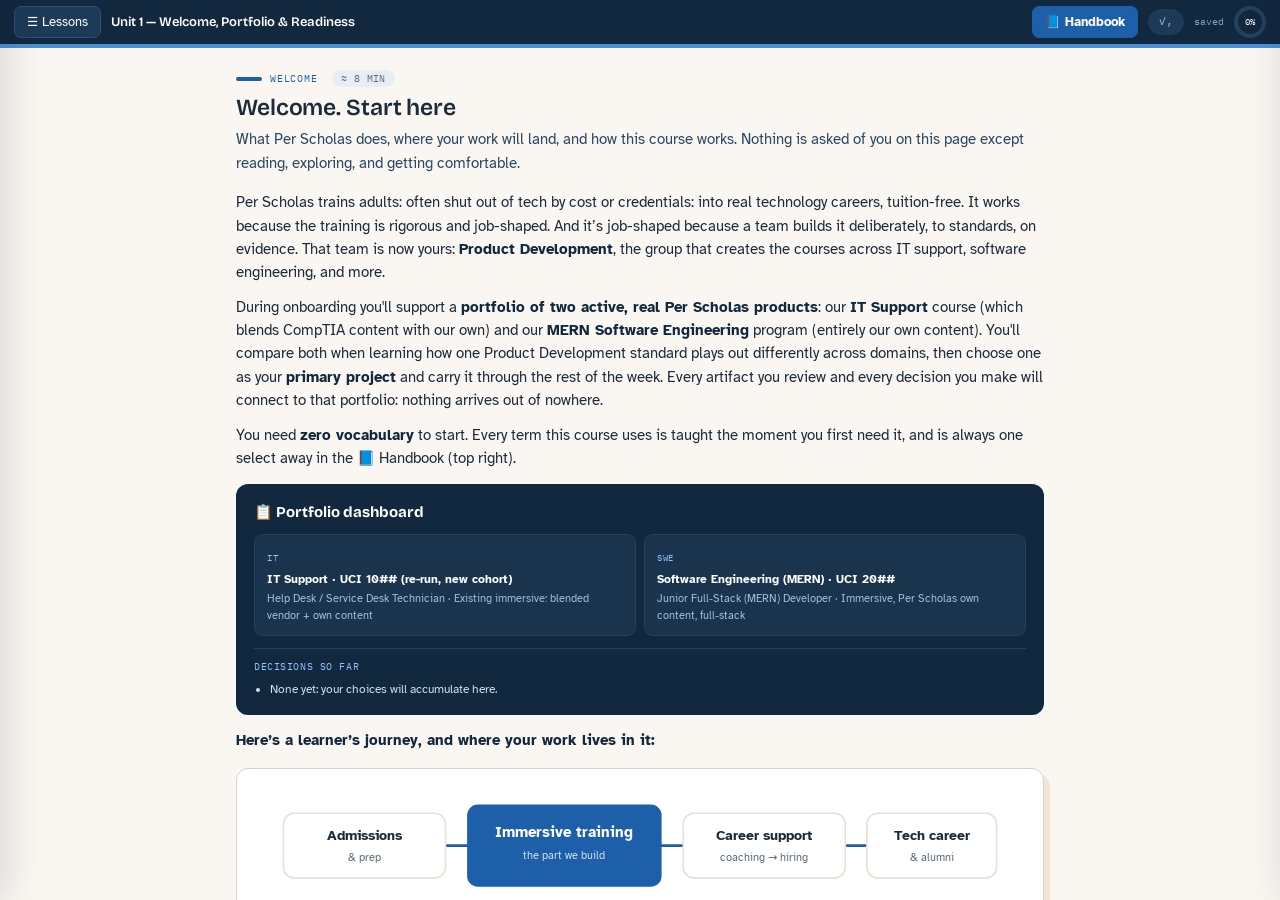
==== index.html @ 60173a95 "Update module names and lessons in index.html" ====
<!DOCTYPE html>
<html lang="en">
<head>
<meta charset="UTF-8">
<meta name="viewport" content="width=device-width, initial-scale=1.0">
<title>Unit 1 — Welcome, Portfolio & Readiness · PD Onboarding · Per Scholas</title>
<script src="storage.js"></script>
<script src="guide.js"></script>
<link rel="preconnect" href="https://fonts.googleapis.com">
<link rel="preconnect" href="https://fonts.gstatic.com" crossorigin>
<link href="https://fonts.googleapis.com/css2?family=Bricolage+Grotesque:opsz,wght@12..96,500;12..96,600;12..96,700&family=Atkinson+Hyperlegible:ital,wght@0,400;0,700;1,400&family=IBM+Plex+Mono:wght@400;500&display=swap" rel="stylesheet">
<style>
  :root{
    --ink:#12283f; --ink2:#2a4763;
    --indigo:#1d5fa8; --indigo-d:#164a85; --indigo-bg:#e3edf8;
    --paper:#faf7f2; --card:#fff; --line:#e8e1d6; --line2:#f3eee6;
    --text:#1c2b3a; --muted:#5b6b7a; --faint:#8fa0ae;
    --ok:#1f9d76; --ok-bg:#e7f4ee; --bad:#cf4747; --bad-bg:#fbe9e9;
    --gold:#7d8ea1; --gold-bg:#e9eef4;
    --disp:'Bricolage Grotesque',system-ui,sans-serif; --sans:'Atkinson Hyperlegible',system-ui,sans-serif; --mono:'IBM Plex Mono',monospace;
  }
  *{box-sizing:border-box;margin:0;padding:0}
  html,body{height:100%}
  body{background:var(--paper);color:var(--text);font-family:var(--sans);font-size:14.5px;line-height:1.6;-webkit-font-smoothing:antialiased;overflow:hidden}
  .app{display:flex;flex-direction:column;height:100%}

  /* compact header — every pixel of height matters inside the Canvas iframe */
  .topbar{background:var(--ink);color:#fff;padding:0 14px;height:48px;display:flex;align-items:center;justify-content:space-between;gap:10px;flex:none}
  .t-l{display:flex;align-items:center;gap:10px;min-width:0}
  .menu-btn,.guide-btn{font-family:var(--sans);font-size:12.5px;font-weight:500;color:#fff;background:#1d3a56;border:1px solid #2c517a;border-radius:7px;padding:7px 12px;cursor:pointer;white-space:nowrap}
  .menu-btn:hover,.guide-btn:hover{background:#27496e}
  .title{font-family:var(--disp);font-weight:600;font-size:13px;white-space:nowrap;overflow:hidden;text-overflow:ellipsis}
  .t-r{display:flex;align-items:center;gap:10px;flex:none}
  .save-dot{font-family:var(--mono);font-size:9.5px;color:#7fa3c4}
  .ring{--p:0;width:32px;height:32px;border-radius:50%;background:conic-gradient(var(--indigo) calc(var(--p)*1%), #23425f 0);display:flex;align-items:center;justify-content:center;flex:none}
  .ring i{width:24px;height:24px;border-radius:50%;background:var(--ink);display:flex;align-items:center;justify-content:center;font-family:var(--mono);font-size:8.5px;font-style:normal}

  /* scrolling content area */
  main{flex:1;overflow-y:auto;overscroll-behavior:contain}
  .content{max-width:860px;margin:0 auto;padding:22px 26px 70px}
  .crumb{font-family:var(--mono);font-size:10px;letter-spacing:.08em;text-transform:uppercase;color:var(--indigo);margin-bottom:7px}
  h1{font-family:var(--disp);font-weight:600;font-size:23px;line-height:1.18;letter-spacing:-.015em;margin-bottom:6px}
  .lead{font-size:15px;color:var(--ink2);margin-bottom:16px}
  .content p{margin-bottom:12px}
  .content p.tight{margin-bottom:5px}
  strong{font-weight:600;color:var(--ink)}
  .mono{font-family:var(--mono);font-size:12px;background:#eeeef6;padding:1px 6px;border-radius:4px}
  .glink{color:var(--indigo);font-weight:500;cursor:pointer;border-bottom:1.5px dashed #b9baf0}

  /* coach bar — beginners always know what to do */
  .coach{display:flex;gap:11px;background:var(--indigo-bg);border:1px solid #d8d9f5;border-radius:11px;padding:12px 15px;margin:16px 0 14px;align-items:flex-start}
  .coach .cface{font-size:19px;flex:none;line-height:1.2}
  .coach .ct{font-size:13.5px;color:var(--ink2)}
  .coach .ct b{color:var(--indigo-d);font-weight:600}
  .hint-btn{font-size:12px;color:var(--indigo);background:none;border:1.5px solid #c9caf1;border-radius:7px;padding:5px 11px;cursor:pointer;margin-left:auto;flex:none}
  .hint{display:none;background:#eaf2fb;border-radius:9px;padding:10px 14px;font-size:13px;color:#35577d;margin:-4px 0 14px}
  .hint.show{display:block}

  .box{border-radius:10px;padding:13px 16px;margin:14px 0;font-size:13.5px}
  .box .bh{font-family:var(--mono);font-size:9.5px;letter-spacing:.09em;text-transform:uppercase;margin-bottom:5px;display:block}
  .box.rule{background:#12283f;color:#e8f0f9} .box.rule .bh{color:#8fc1f7}
  .box.info{background:var(--indigo-bg)} .box.info .bh{color:var(--indigo-d)}

  .fb{border-radius:9px;padding:11px 14px;margin-top:12px;font-size:13.5px;display:none}
  .fb.show{display:block}
  .fb.good{background:var(--ok-bg);color:#186b52}
  .fb.bad{background:var(--bad-bg);color:#9a2f2f}
  .act-btn{font-family:var(--sans);font-size:13.5px;font-weight:500;background:var(--indigo);color:#fff;border:none;border-radius:9px;padding:10px 19px;cursor:pointer;margin-top:12px}
  .act-btn:hover{background:var(--indigo-d)}
  .act-btn:disabled{background:#a9c6e8;cursor:default}
  .act-btn.ghost{background:none;color:var(--indigo);border:1.5px solid var(--line)}

  /* ============ STORY (pipeline walk) ============ */
  .pipe{display:flex;align-items:center;gap:0;margin:6px 0 16px;flex-wrap:wrap}
  .pnode{width:26px;height:26px;border-radius:50%;background:#fff;border:2px solid var(--line);display:flex;align-items:center;justify-content:center;font-family:var(--mono);font-size:10.5px;color:var(--faint);flex:none}
  .pnode.done{background:var(--ok);border-color:var(--ok);color:#fff}
  .pnode.here{border-color:var(--indigo);color:var(--indigo);box-shadow:0 0 0 3px var(--indigo-bg)}
  .pseg{height:2px;width:22px;background:var(--line);flex:none}
  .pseg.done{background:var(--ok)}
  .scene{background:var(--card);border:1px solid var(--line);border-radius:12px;padding:17px 19px}
  .scene .sc-tag{font-family:var(--mono);font-size:9.5px;letter-spacing:.08em;text-transform:uppercase;color:var(--faint);margin-bottom:7px}
  .scene .sc-text{font-size:14.5px;margin-bottom:13px}
  .choice{display:block;width:100%;text-align:left;border:1.5px solid var(--line);background:#fff;border-radius:9px;padding:11px 14px;margin-bottom:8px;cursor:pointer;font-family:var(--sans);font-size:13.5px;color:var(--text)}
  .choice:hover{border-color:#a9c6e8}
  .choice.no{border-color:var(--bad);background:var(--bad-bg);cursor:default}
  .choice.yes{border-color:var(--ok);background:var(--ok-bg)}
  .sc-fb{font-size:13px;border-radius:8px;padding:10px 13px;margin-top:4px;display:none}
  .sc-fb.show{display:block}
  .sc-fb.good{background:var(--ok-bg);color:#186b52}
  .sc-fb.bad{background:var(--bad-bg);color:#9a2f2f}

  /* ============ TRIAGE (inbox) ============ */
  .inbox{display:grid;grid-template-columns:1fr;gap:10px}
  .mail{background:var(--card);border:1px solid var(--line);border-radius:11px;padding:14px 16px}
  .mail .mh{display:flex;justify-content:space-between;gap:10px;margin-bottom:4px}
  .mail .from{font-weight:600;font-size:13px}
  .mail .mtag{font-family:var(--mono);font-size:9.5px;color:var(--faint);text-transform:uppercase;letter-spacing:.06em}
  .mail .subj{font-size:13.5px;color:var(--ink2);margin-bottom:6px}
  .mail .body{font-size:13px;color:var(--muted);margin-bottom:11px}
  .stamps{display:flex;gap:7px;flex-wrap:wrap}
  .stamps button{font-size:12px;border:1.5px solid var(--line);background:#fff;border-radius:7px;padding:7px 13px;cursor:pointer;font-family:var(--sans)}
  .stamps button:hover{border-color:var(--indigo);color:var(--indigo)}
  .mail.correct{border-color:var(--ok);background:var(--ok-bg)}
  .mail.wrong{border-color:var(--bad);background:var(--bad-bg)}
  .mail .verdict{font-size:12.5px;margin-top:9px;display:none}
  .mail.graded .verdict{display:block}
  .mail.correct .verdict{color:#186b52}
  .mail.wrong .verdict{color:#9a2f2f}
  .mail.pending{opacity:.35;pointer-events:none}

  /* ============ REPO BUILDER ============ */
  .repo-wrap{display:grid;grid-template-columns:1fr 1fr;gap:14px;margin-top:4px}
  .goals{background:var(--card);border:1px solid var(--line);border-radius:11px;padding:14px 16px}
  .goals h4,.tree h4{font-family:var(--mono);font-size:10px;letter-spacing:.09em;text-transform:uppercase;color:var(--faint);margin-bottom:10px}
  .goal{display:flex;gap:9px;align-items:flex-start;padding:6px 0;font-size:13px}
  .goal .gk{width:15px;height:15px;border:1.5px solid var(--line);border-radius:4px;flex:none;margin-top:2px;display:flex;align-items:center;justify-content:center;font-size:9px;color:#fff}
  .goal.done .gk{background:var(--ok);border-color:var(--ok)}
  .goal.done span{color:var(--muted);text-decoration:line-through}
  .tree{background:var(--ink);border-radius:11px;padding:14px 16px;color:#e9eaf8}
  .tree h4{color:#9fc0da}
  .tnode{font-family:var(--mono);font-size:12px;line-height:1.9;white-space:nowrap;overflow:hidden;text-overflow:ellipsis}
  .tnode .tf{color:#7fa3c4}
  .tnode .new{color:#7fe0c0}
  .mkfile{display:flex;gap:8px;margin-top:12px}
  .mkfile input{flex:1;border:1.5px solid var(--line);border-radius:9px;padding:10px 13px;font-family:var(--mono);font-size:13px}
  .mkfile input:focus{outline:none;border-color:var(--indigo)}
  .mkfile button{font-size:13px;font-weight:500;background:var(--indigo);color:#fff;border:none;border-radius:9px;padding:0 16px;cursor:pointer}
  .mk-msg{font-size:12.5px;margin-top:7px;min-height:18px}
  .mk-msg.err{color:var(--bad)} .mk-msg.okc{color:var(--ok)}

  /* ============ DAY DESIGNER ============ */
  .day-wrap{display:grid;grid-template-columns:220px 1fr;gap:14px}
  .palette{background:var(--card);border:1px solid var(--line);border-radius:11px;padding:12px}
  .palette h4,.sched h4{font-family:var(--mono);font-size:10px;letter-spacing:.09em;text-transform:uppercase;color:var(--faint);margin-bottom:9px}
  .pal-item{border:1.5px solid var(--line);border-radius:8px;padding:8px 10px;margin-bottom:7px;font-size:12.5px;cursor:pointer;background:#fff}
  .pal-item:hover{border-color:var(--indigo)}
  .pal-item small{display:block;font-family:var(--mono);font-size:10px;color:var(--faint)}
  .pal-item.pas small{color:var(--gold)}
  .sched{background:var(--card);border:1px solid var(--line);border-radius:11px;padding:12px;min-height:180px}
  .slot{display:flex;justify-content:space-between;align-items:center;border:1.5px solid var(--line2);background:var(--paper);border-radius:8px;padding:8px 11px;margin-bottom:6px;font-size:12.5px}
  .slot small{font-family:var(--mono);font-size:10px;color:var(--faint)}
  .slot .rm{border:none;background:none;color:var(--bad);cursor:pointer;font-size:15px;line-height:1}
  .slot.pas{background:#e9eef4;border-color:#d6dde6}
  .day-meters{margin-top:12px}
  .meter-bar{height:20px;background:var(--line2);border-radius:6px;overflow:hidden;position:relative}
  .meter-fill{height:100%;background:var(--indigo);width:0;transition:width .2s;display:flex;align-items:center;justify-content:flex-end;color:#fff;font-family:var(--mono);font-size:10.5px;padding-right:7px}
  .meter-t{position:absolute;top:-3px;bottom:-3px;width:2.5px;background:var(--ink);left:75%}
  .meter-lbl{font-size:11.5px;color:var(--muted);margin-top:4px;display:flex;justify-content:space-between}
  .reqs{display:flex;gap:7px;flex-wrap:wrap;margin-top:9px}
  .req{font-family:var(--mono);font-size:10.5px;border:1.5px solid var(--line);border-radius:14px;padding:3px 10px;color:var(--faint)}
  .req.met{border-color:var(--ok);color:var(--ok)}

  /* ============ FIX-IT EDITOR ============ */
  .doc{background:var(--card);border:1px solid var(--line);border-radius:12px;padding:17px 19px;font-size:14.5px;line-height:1.95}
  .sent{cursor:pointer;border-radius:4px;padding:1px 2px}
  .sent:hover{background:#eeeef6}
  .sent.fixed{background:var(--ok-bg);box-shadow:inset 0 -2px 0 var(--ok);cursor:default}
  .sent.active{background:var(--gold-bg);box-shadow:inset 0 -2px 0 var(--gold)}
  .fixpanel{background:var(--card);border:1.5px solid var(--indigo);border-radius:11px;padding:14px 16px;margin-top:12px;display:none}
  .fixpanel.show{display:block}
  .fixpanel .fq{font-size:13px;color:var(--ink2);margin-bottom:10px}
  .fixopt{display:block;width:100%;text-align:left;border:1.5px solid var(--line);background:#fff;border-radius:8px;padding:10px 13px;margin-bottom:7px;cursor:pointer;font-family:var(--sans);font-size:13px}
  .fixopt:hover{border-color:#a9c6e8}
  .fix-msg{font-size:12.5px;margin-top:4px;min-height:16px}
  .fix-msg.err{color:var(--bad)} .fix-msg.okc{color:var(--ok)}
  .fix-count{font-family:var(--mono);font-size:11px;color:var(--faint);margin-top:8px}

  /* ============ QA DESK ============ */
  .dossier{background:var(--card);border:1px solid var(--line);border-radius:12px;overflow:hidden;margin-bottom:14px}
  .dossier .dh{background:var(--paper);border-bottom:1px solid var(--line);padding:10px 15px;display:flex;justify-content:space-between;font-family:var(--mono);font-size:11px;color:var(--muted)}
  .dossier .db{padding:14px 16px;font-size:13.5px;color:var(--ink2);font-style:italic}
  .rb-dim{border:1.5px solid var(--line);border-radius:10px;padding:12px 14px;margin-bottom:10px;background:#fff}
  .rb-dim .rt{font-weight:600;font-size:13.5px;margin-bottom:8px}
  .rb-scale{display:flex;gap:6px}
  .rb-scale button{flex:1;font-family:var(--mono);font-size:12.5px;border:1.5px solid var(--line);background:#fff;border-radius:8px;padding:8px 0;cursor:pointer}
  .rb-scale button.pick{background:var(--indigo);color:#fff;border-color:var(--indigo)}
  .rb-dim.correct{border-color:var(--ok)} .rb-dim.wrong{border-color:var(--bad)}
  .rb-why{font-size:12px;color:var(--muted);margin-top:8px;display:none}
  .rb-dim.graded .rb-why{display:block}

  /* misc */
  textarea{width:100%;border:1.5px solid var(--line);border-radius:9px;padding:11px 13px;font-family:var(--sans);font-size:13.5px;resize:vertical;min-height:74px;line-height:1.5}
  textarea:focus{outline:none;border-color:var(--indigo)}
  .checklist label{display:flex;gap:10px;align-items:flex-start;padding:6px 0;font-size:14px;cursor:pointer}
  .checklist input{width:16px;height:16px;margin-top:3px;accent-color:var(--indigo);flex:none}
  .prompt{background:var(--ink);border-radius:11px;margin:14px 0;overflow:hidden}
  .prompt-h{display:flex;justify-content:space-between;align-items:center;padding:9px 13px;border-bottom:1px solid #23425f}
  .prompt-h .pl{font-family:var(--mono);font-size:10px;letter-spacing:.05em;text-transform:uppercase;color:#9fc0da}
  .copy{font-size:11.5px;color:#dbe8f3;background:#1d3a56;border:none;border-radius:6px;padding:5px 11px;cursor:pointer}
  .copy.ok{background:var(--ok)}
  .prompt pre{padding:13px;color:#e9eaf8;font-family:var(--mono);font-size:11.5px;line-height:1.6;white-space:pre-wrap}
  .prompt pre .v{color:#8fc1f7}
  .nav-btns{display:flex;justify-content:space-between;gap:12px;margin-top:26px;padding-top:16px;border-top:1px solid var(--line)}
  .btn{font-size:13.5px;padding:11px 20px;border-radius:9px;cursor:pointer;border:1.5px solid var(--line);background:var(--card);color:var(--ink2)}
  .btn.primary{background:var(--indigo);color:#fff;border-color:var(--indigo);font-weight:500}
  .btn.primary:hover{background:var(--indigo-d)}
  .btn:disabled{opacity:.45;cursor:default}
  .locknote{font-size:12px;color:var(--gold);margin-top:8px;text-align:right}

  /* diagrams, animations, meta design-notes */
  .diag{margin:16px 0;background:var(--card);border:1px solid var(--line);border-radius:12px;padding:14px}
  .diag svg{width:100%;height:auto;display:block}
  .diag .cap{font-size:11.5px;color:var(--muted);margin-top:8px;text-align:center;font-family:var(--mono)}
  .diag .draw{stroke-dasharray:660;stroke-dashoffset:660;animation:drawline 1.6s .2s ease forwards}
  .fdu{opacity:0;animation:fadeup .55s ease forwards}
  @keyframes drawline{to{stroke-dashoffset:0}}
  @keyframes fadeup{from{opacity:0;transform:translateY(7px)}to{opacity:1;transform:none}}
  .meta{display:flex;gap:10px;background:#eef4fb;border:1.5px dashed #b7cfe8;border-radius:10px;padding:11px 14px;margin:14px 0;font-size:13px;color:#2a4763;align-items:flex-start}
  .meta .mi{flex:none;font-size:15px}
  .meta b{color:#164a85}
  .obj{list-style:none;margin:10px 0 4px}
  .obj li{padding:4px 0 4px 26px;position:relative;font-size:14px}
  .obj li::before{content:"◆";position:absolute;left:4px;color:var(--indigo);font-size:11px;top:7px}
  .swatch{display:inline-flex;align-items:center;gap:7px;border-radius:8px;padding:9px 14px;font-size:13px;margin:4px 6px 4px 0}
  @media (prefers-reduced-motion:reduce){.diag .draw{animation:none;stroke-dashoffset:0}.fdu{animation:none;opacity:1}}
  .hot{cursor:pointer;outline:none}
  .hot:hover{opacity:.82}
  .hot:focus-visible{opacity:.9}
  /* WCAG 2.4.7 Focus Visible — clear indicator on every interactive control */
  .hot:focus-visible,.choice:focus-visible,.tcard:focus-visible,.act-btn:focus-visible,
  .sbucket:focus-visible,.hint-btn:focus-visible,.menu-btn:focus-visible,.guide-btn:focus-visible,
  button:focus-visible,a:focus-visible,[role="button"]:focus-visible,[tabindex]:focus-visible{
    outline:3px solid #0078c0 !important;outline-offset:2px !important;border-radius:6px;
  }
  /* SVG pipeline nodes: draw a focus ring around the circle */
  .fdu:focus-visible circle{stroke:#0078c0;stroke-width:4}
  .fdu:focus-visible{outline:none}
  .hot.sel rect,.hot.sel circle{stroke:#0d2b4a !important;stroke-width:3.5 !important}
  .dcap{margin-top:10px;font-size:12.5px;background:var(--paper);border-radius:8px;padding:9px 12px;color:var(--ink2);line-height:1.5}
  .dcap b{color:var(--indigo-d)}
  .pcards{display:flex;flex-wrap:wrap;gap:8px;margin:12px 0 4px}
  .pcard{border:1.5px solid var(--line);background:var(--card);border-radius:10px;padding:9px 14px;font-size:13px;font-weight:500;color:var(--ink2)}
  .pcard.hot.sel{border-color:#0d2b4a;box-shadow:0 0 0 2px #c9d9ec}
  span.swatch.hot.sel{box-shadow:0 0 0 2.5px #0d2b4a}
  .scorechip{font-family:var(--mono);font-size:11px;color:#8fc1f7;background:#1d3a56;border-radius:14px;padding:4px 11px;white-space:nowrap}
  .result{border-radius:9px;padding:11px 14px;margin-top:10px;font-size:13.5px;font-weight:500;display:flex;gap:9px;align-items:center}
  .result .star{font-size:15px}
  .result.full{background:var(--ok-bg);color:#186b52}
  .result.part{background:#e9eef4;color:#35577d}
  .result.low{background:var(--bad-bg);color:#9a2f2f}
  .stamps button.st-ok{border-color:var(--ok) !important;color:var(--ok) !important;font-weight:600}
  .stamps button.st-no{border-color:var(--bad) !important;color:var(--bad) !important;text-decoration:line-through}
  /* per-day accents: each day is a chapter with its own shade of blue */
  body{--accent-lt:#4a90d9}
  body[data-day="2"]{--indigo:#0f7490;--indigo-d:#0b5a70;--indigo-bg:#e0f1f5;--accent-lt:#3aa7c4}
  body[data-day="3"]{--indigo:#4054b2;--indigo-d:#32418c;--indigo-bg:#e7eaf9;--accent-lt:#7c8ce0}
  body[data-day="4"]{--indigo:#35618c;--indigo-d:#274a6b;--indigo-bg:#e6edf5;--accent-lt:#6f97bd}
  .pullquote{border-left:5px solid var(--indigo);background:var(--indigo-bg);border-radius:6px 12px 12px 6px;padding:16px 19px;margin:18px 0}
  .pullquote .pq{font-family:var(--disp);font-size:16.5px;line-height:1.45;font-weight:600;color:var(--ink)}
  .pullquote .pa{font-family:var(--mono);font-size:11px;color:var(--muted);margin-top:8px}
  .media-row{display:flex;gap:10px;flex-wrap:wrap;margin:14px 0}
  .media-card{display:flex;gap:11px;align-items:flex-start;background:#12283f;color:#e8f0f9;border-radius:11px;padding:12px 14px;flex:1 1 250px;text-decoration:none;box-shadow:4px 4px 0 #dbe2e9;transition:transform .12s}
  .media-card:hover{transform:translate(-1px,-1px)}
  .mc-ic{width:30px;height:30px;border-radius:8px;background:var(--indigo);color:#fff;display:flex;align-items:center;justify-content:center;font-size:13px;flex:none}
  .mc-t{display:block;font-weight:700;font-size:13.5px;line-height:1.3;color:#fff}
  .mc-m{display:block;font-size:11.5px;color:#9fc0da;margin-top:3px;line-height:1.4}
  /* scenario ticket — every simulation arrives as an assignment */
  .brief{background:#fff;border:1.5px solid var(--line);border-left:5px solid var(--ink);border-radius:6px 12px 12px 6px;padding:12px 16px;margin:16px 0 4px;box-shadow:4px 4px 0 #efe8dc}
  .brief .bh2{font-family:var(--mono);font-size:9.5px;letter-spacing:.1em;text-transform:uppercase;color:var(--faint);margin-bottom:6px}
  .brief .bfrom{font-size:12px;color:var(--muted);margin-bottom:2px}
  .brief .bfrom b{color:var(--ink)}
  .brief .btext{font-size:13.5px;color:var(--ink2);margin-top:6px}
  /* embedded video with a watch task */
  .video{position:relative;padding-top:56.25%;border-radius:12px;overflow:hidden;border:1.5px solid #ddd2c2;box-shadow:6px 6px 0 #efe6d7;margin:14px 0 8px;background:#12283f}
  .video iframe{position:absolute;inset:0;width:100%;height:100%;border:0}
  .vidcap{font-size:13px;color:var(--ink2);background:var(--indigo-bg);border-radius:9px;padding:10px 13px;margin-bottom:14px}
  .vidcap a{color:var(--indigo);font-weight:700}
  /* drag & drop sorter */
  .sort-pool{display:flex;flex-wrap:wrap;gap:8px;margin:12px 0}
  .scard{border:1.5px solid var(--indigo);background:#fff;border-radius:9px;padding:8px 13px;font-size:13px;font-weight:500;cursor:grab;box-shadow:3px 3px 0 #e4ebf3;user-select:none}
  .scard:active{cursor:grabbing}
  .scard.sel{outline:2.5px solid #0d2b4a;outline-offset:1px}
  .sbuckets{display:grid;grid-template-columns:repeat(3,1fr);gap:10px}
  .sbucket{background:var(--card);border:1.8px dashed var(--line);border-radius:11px;padding:10px;min-height:78px}
  .sbucket h5{font-family:var(--mono);font-size:10px;letter-spacing:.07em;text-transform:uppercase;color:var(--faint);margin:0 0 4px}
  .sbucket.over{border-color:var(--indigo);background:var(--indigo-bg)}
  .sbucket.no{border-color:var(--bad);background:var(--bad-bg)}
  .sbucket .placed{display:block;font-size:12px;background:var(--ok-bg);color:#186b52;border-radius:7px;padding:5px 9px;margin-top:6px}
  .pal-item{cursor:grab}
  @media(max-width:720px){.sbuckets{grid-template-columns:1fr 1fr}}
  /* new-terms legend: define before use */
  .terms{background:var(--card);border:1.5px solid var(--line);border-radius:11px;padding:12px 16px;margin:14px 0}
  .terms .th{font-family:var(--mono);font-size:9.5px;letter-spacing:.09em;text-transform:uppercase;color:var(--faint);margin-bottom:8px}
  .terms dl{display:grid;grid-template-columns:auto 1fr;gap:5px 14px;font-size:13px;margin:0}
  .terms dt{font-weight:700;color:var(--indigo-d);font-family:var(--mono);font-size:12px;white-space:nowrap}
  .terms dd{margin:0;color:var(--ink2)}
  .stamps button.pick{background:var(--indigo);color:#fff;border-color:var(--indigo)}
  /* worked example — the "I do" of gradual release */
  .demo{border:1.8px dashed var(--indigo);background:var(--card);border-radius:12px;padding:14px 17px;margin:14px 0}
  .demo .dh3{display:flex;justify-content:space-between;align-items:center;margin-bottom:9px;gap:10px}
  .demo .dt{font-family:var(--mono);font-size:10px;letter-spacing:.09em;text-transform:uppercase;color:var(--indigo-d);font-weight:700}
  .demo .dskip{font-size:11.5px;color:var(--muted);background:none;border:none;cursor:pointer;text-decoration:underline;white-space:nowrap}
  .demo .deg{background:var(--paper);border-radius:9px;padding:10px 13px;font-size:13.5px;margin-bottom:10px;border:1px solid var(--line2)}
  .demo .dstep{display:flex;gap:9px;font-size:13.5px;margin-bottom:9px;animation:fadeup .3s ease both;line-height:1.55}
  .demo .dnum{flex:none;width:20px;height:20px;border-radius:50%;background:var(--indigo);color:#fff;font-size:11px;display:flex;align-items:center;justify-content:center;font-weight:700;margin-top:2px}
  .demo-re{font-size:12px;color:var(--indigo);background:none;border:none;cursor:pointer;text-decoration:underline;margin:4px 0 10px;padding:0;font-family:var(--sans)}
  /* v3: context frame */
  .cframe{background:var(--card);border:1.5px solid var(--line);border-radius:12px;padding:6px 16px;margin:16px 0}
  .cf-row{display:grid;grid-template-columns:150px 1fr;gap:12px;padding:9px 0;border-bottom:1px solid var(--line2)}
  .cf-row:last-child{border-bottom:none}
  .cf-k{font-family:var(--mono);font-size:9.5px;letter-spacing:.07em;text-transform:uppercase;color:var(--indigo-d);font-weight:700;padding-top:2px}
  .cf-v{font-size:13.5px;color:var(--ink2);line-height:1.5}
  @media(max-width:640px){.cf-row{grid-template-columns:1fr;gap:2px}}
  /* v3: transition/handoff */
  .ctrans{background:var(--indigo-bg);border-left:5px solid var(--indigo);border-radius:6px 12px 12px 6px;padding:12px 16px;margin:16px 0}
  .ct-h{font-family:var(--mono);font-size:10px;letter-spacing:.08em;text-transform:uppercase;color:var(--indigo-d);font-weight:700;display:block;margin-bottom:5px}
  .ctrans div{font-size:13.5px;color:var(--ink2);line-height:1.5}
  /* v3: project dashboard */
  .dash{background:#12283f;border-radius:12px;padding:16px 18px;margin:14px 0;color:#e8f0f9}
  .dash h4{font-family:var(--disp);margin:0 0 10px;font-size:15px;color:#fff}
  .dash-cases{display:flex;gap:8px;flex-wrap:wrap;margin-bottom:12px}
  .dcase{flex:1 1 150px;background:#1a344d;border-radius:9px;padding:10px 12px;border:1.5px solid #24425f}
  .dcase{background:#1a344d;border:1.5px solid #24425f}
  .dcase.pri{border-color:#8fc1f7;box-shadow:0 0 0 1px #8fc1f7}
  .dcase .dcn{font-size:9px;font-family:var(--mono);letter-spacing:.06em;color:#8fc1f7;text-transform:uppercase}
  .dcase .dcp{font-size:12px;font-weight:600;color:#fff;margin:3px 0 4px;line-height:1.3}
  .dcase .dcs{font-size:10.5px;color:#9fc0da}
  .dash-mem{border-top:1px solid #24425f;padding-top:10px;margin-top:4px}
  .dash-mem .dm-t{font-size:9.5px;font-family:var(--mono);letter-spacing:.06em;color:#8fc1f7;text-transform:uppercase;margin-bottom:6px}
  .dash-mem ul{margin:0;padding-left:16px;font-size:12px;color:#cfe0ee;line-height:1.6}
  /* v3: track picker */
  .track-pick{display:flex;gap:10px;flex-wrap:wrap;margin:14px 0}
  .tcard{flex:1 1 200px;text-align:left;background:#fff;border:1.8px solid var(--line);border-radius:12px;padding:14px;cursor:pointer;transition:transform .1s;box-shadow:4px 4px 0 #efe6d7}
  .tcard:not(.sel):hover{transform:translate(-1px,-1px);border-color:var(--indigo)}
.tcard.sel{cursor:default}
  .tcard.sel{border-color:var(--indigo);box-shadow:0 0 0 2px var(--indigo),4px 4px 0 #efe6d7}
  .tcard .tcd{font-family:var(--mono);font-size:9.5px;letter-spacing:.06em;text-transform:uppercase;color:var(--indigo-d)}
  .tcard .tcp{font-weight:700;font-size:14px;margin:4px 0;color:var(--ink)}
  .tcard .tcr{font-size:12px;color:var(--muted)}
  .portfolio-badge{display:inline-block;font-family:var(--mono);font-size:9px;letter-spacing:.07em;text-transform:uppercase;background:#3f88c5;color:#fff;border-radius:9px;padding:2px 9px;margin-bottom:8px}
  .primary-badge{display:inline-block;font-family:var(--mono);font-size:9px;letter-spacing:.07em;text-transform:uppercase;background:var(--indigo);color:#fff;border-radius:9px;padding:2px 9px;margin-bottom:8px}
  .mtbl{width:100%;border-collapse:collapse;margin:14px 0;font-size:13.5px}
  .mtbl th{text-align:left;background:#eef3f8;color:#12283f;padding:8px 12px;border:1px solid var(--line);font-size:12px;letter-spacing:.02em}
  .mtbl td{padding:9px 12px;border:1px solid var(--line);vertical-align:top;color:var(--ink2);line-height:1.5}
  .mtbl td:first-child{width:150px;color:var(--ink)}
  .mnote{font-size:11px;color:var(--muted);font-family:var(--mono)}
  .pcards-v{display:grid;grid-template-columns:1fr 1fr;gap:10px;margin:14px 0}
  .pcard-v{background:#fff;border:1.5px solid var(--line);border-left:4px solid var(--indigo);border-radius:10px;padding:12px 14px}
  .pcard-h{font-weight:700;font-size:13.5px;color:var(--ink);margin-bottom:4px}
  .pcard-b{font-size:12.5px;color:var(--ink2);line-height:1.5}
  @media(max-width:640px){.pcards-v{grid-template-columns:1fr}}
  /* lesson drawer (left) */
  .ld-scrim{position:fixed;inset:0;background:rgba(27,29,58,.45);z-index:40;display:none}
  .ld-scrim.open{display:block}
  .ld{position:fixed;top:0;left:-330px;width:min(320px,88vw);height:100%;background:#fff;z-index:50;box-shadow:12px 0 40px rgba(27,29,58,.18);transition:left .22s ease;display:flex;flex-direction:column}
  .ld.open{left:0}
  .ld-head{padding:14px 18px;border-bottom:1px solid var(--line);font-family:var(--disp);font-weight:600;font-size:14px;display:flex;justify-content:space-between;align-items:center}
  .ld-body{overflow-y:auto;padding:10px 10px 40px}
  .mod-title{font-family:var(--mono);font-size:9.5px;letter-spacing:.1em;text-transform:uppercase;color:var(--faint);padding:11px 10px 5px}
  .lnav a{display:flex;gap:9px;align-items:flex-start;padding:8px 10px;border-radius:8px;cursor:pointer;font-size:13px;color:var(--ink2);line-height:1.35}
  .lnav a:hover{background:var(--paper)}
  .lnav a.on{background:var(--indigo);color:#fff}
  .lnav a.locked{color:var(--faint);cursor:not-allowed}
  .dot{width:15px;height:15px;border-radius:50%;border:1.6px solid var(--line);flex:none;margin-top:1px;display:flex;align-items:center;justify-content:center;font-size:8.5px;color:#fff}
  .dot.done{background:var(--ok);border-color:var(--ok)}
  .lnav a.on .dot.done{background:#fff;color:var(--ok);border-color:#fff}
  .x-btn{background:none;border:none;font-size:20px;color:var(--faint);cursor:pointer;line-height:1}

  /* guide drawer (right) */
  .gd-scrim{position:fixed;inset:0;background:rgba(27,29,58,.45);z-index:40;display:none}
  .gd-scrim.open{display:block}
  .gd{position:fixed;top:0;right:-620px;width:min(600px,94vw);height:100%;background:#fff;z-index:50;box-shadow:-12px 0 40px rgba(27,29,58,.18);transition:right .22s ease;display:flex;flex-direction:column}
  .gd.open{right:0}
  .gd-head{padding:13px 18px;border-bottom:1px solid var(--line);display:flex;justify-content:space-between;align-items:center;background:var(--ink);color:#fff}
  .gd-head .gt{font-family:var(--disp);font-weight:600;font-size:14px}
  .gd-head .gt small{display:block;font-family:var(--mono);font-size:8.5px;color:#9fc0da;letter-spacing:.08em;text-transform:uppercase}
  .gd-close{background:none;border:none;color:#cfe0ee;font-size:21px;cursor:pointer;line-height:1}
  .gd-body{display:grid;grid-template-columns:180px 1fr;flex:1;min-height:0}
  .gd-nav{border-right:1px solid var(--line);overflow-y:auto;padding:10px 7px}
  .gd-nav a{display:flex;gap:8px;align-items:center;padding:7px 9px;border-radius:7px;font-size:12.5px;color:var(--ink2);cursor:pointer}
  .gd-nav a:hover{background:var(--paper)}
  .gd-nav a.on{background:var(--indigo-bg);color:var(--indigo-d);font-weight:500}
  .gd-nav .gi{width:18px;text-align:center;color:var(--faint)}
  .gd-content{overflow-y:auto;padding:18px 22px 50px}
  .gd-content h2{font-family:var(--disp);font-weight:600;font-size:18px;margin-bottom:11px}
  .gd-content p{margin-bottom:11px;font-size:13.5px}
  .gd-content .tight{margin-bottom:5px}
  .g-steps{padding-left:19px;margin-bottom:11px}
  .g-steps li{margin-bottom:8px;font-size:13.5px}
  .g-table{width:100%;border-collapse:collapse;margin:11px 0;font-size:12.5px}
  .g-table th{text-align:left;font-family:var(--mono);font-size:10px;letter-spacing:.06em;text-transform:uppercase;color:var(--faint);padding:6px 8px;border-bottom:1.5px solid var(--line)}
  .g-table td{padding:7px 8px;border-bottom:1px solid var(--line2);vertical-align:top}
  .g-note{font-size:12px;color:var(--muted);background:var(--paper);border-radius:8px;padding:9px 12px;margin-top:11px}
  .g-check{list-style:none;margin-bottom:11px}
  .g-check li{padding:4px 0 4px 24px;position:relative;font-size:13.5px}
  .g-check li::before{content:"✓";position:absolute;left:3px;color:var(--ok);font-weight:600}
  .g-links{list-style:none}
  .g-links li{padding:6px 0;border-bottom:1px solid var(--line2);font-size:13.5px}
  .g-links a{color:var(--indigo);font-weight:500;text-decoration:none}
  .g-links em{color:var(--gold);font-size:11.5px;font-style:normal;font-family:var(--mono)}
  .g-prompt{background:var(--ink);border-radius:10px;margin:13px 0;overflow:hidden}
  .g-ph{font-family:var(--mono);font-size:10px;letter-spacing:.05em;text-transform:uppercase;color:#9fc0da;padding:8px 12px;border-bottom:1px solid #23425f}
  .g-prompt pre{padding:12px;color:#e9eaf8;font-family:var(--mono);font-size:11px;line-height:1.6;white-space:pre-wrap}

  @media(max-width:720px){
    .repo-wrap,.day-wrap{grid-template-columns:1fr}
    .gd-body{grid-template-columns:1fr}
    .gd-nav{display:flex;overflow-x:auto;border-right:none;border-bottom:1px solid var(--line)}
    .content{padding:16px 14px 60px}
    h1{font-size:20px}
    .title{display:none}
  }

  /* ---- Per Scholas skin — paste official brand hexes into :root above ---- */
  .topbar{border-bottom:4px solid var(--accent-lt)}
  h1{letter-spacing:-.005em}
  .crumb{display:flex;align-items:center;gap:8px}
  .crumb::before{content:"";width:26px;height:4px;background:var(--indigo);border-radius:2px;flex:none}
  .act,.diag{border:1.5px solid #ddd2c2;box-shadow:6px 6px 0 #efe6d7}
  .scene,.mail{box-shadow:4px 4px 0 #f0e8db}
  .act-btn,.btn.primary{box-shadow:3px 3px 0 rgba(18,40,63,.22);font-weight:700}
  .act-btn:active,.btn.primary:active{transform:translate(2px,2px);box-shadow:1px 1px 0 rgba(18,40,63,.22)}
  .choice,.pal-item,.pcard.hot{transition:transform .12s,box-shadow .12s}
  .choice:hover,.pal-item:hover,.pcard.hot:hover{transform:translate(-1px,-1px);box-shadow:3px 3px 0 #efe0cf}
  .glink{border-bottom:2px solid var(--indigo);font-weight:700}
  ::selection{background:#d7e7f8}
  .coach{border-left:5px solid var(--indigo);border-radius:6px 11px 11px 6px}
  .guide-btn{background:var(--indigo);border-color:var(--indigo);font-weight:700}
  .guide-btn:hover{background:var(--indigo-d)}
  b,strong{font-weight:700}
  .hero{margin:12px 0 4px}
  .hero svg{width:100%;height:auto;display:block}
</style>
</head>
<body>
<div class="app">
  <div class="topbar">
    <div class="t-l">
      <button type="button" class="menu-btn" id="menuopen">☰ Lessons</button>
      <div class="title">Unit 1 — Welcome, Portfolio & Readiness</div>
    </div>
    <div class="t-r">
      <button type="button" class="guide-btn" id="guideopen">📘 Handbook</button>
      <span class="scorechip" id="scorechip" title="Your progress through this course">✓, </span>
      <span class="save-dot" id="savedot" title="Progress is saved in this browser on this device">saved</span>
      <div class="ring" id="ring"><i id="ringpct">0%</i></div>
    </div>
  </div>
  <main><div class="content" id="content"></div></main>
  <div id="pvbadge" style="display:none;position:fixed;bottom:14px;right:14px;z-index:9999;background:#fc7800;color:#fff;font-family:Arial,sans-serif;font-size:11px;font-weight:700;letter-spacing:.05em;padding:7px 13px;border-radius:20px;box-shadow:0 2px 8px rgba(0,0,0,.25)">👁 PREVIEW MODE: nav unlocked (admin only)</div>
</div>

<div class="ld-scrim" id="ldscrim"></div>
<div class="ld" id="ld">
  <div class="ld-head">Lessons <button type="button" class="x-btn" id="ldclose">×</button></div>
  <div class="ld-body" id="ldbody"></div>
</div>

<div class="gd-scrim" id="gdscrim"></div>
<div class="gd" id="gd">
  <div class="gd-head">
    <div class="gt">The Handbook<small>Learning companion · source of truth: <a href="https://productops.perscholas.org/product-hub" target="_blank" rel="noopener" style="color:#8fc1f7;font-weight:700;text-decoration:none">Product Hub ↗</a></small></div>
    <button type="button" class="gd-close" id="gdclose">×</button>
  </div>
  <div class="gd-body">
    <nav class="gd-nav" id="gdnav"></nav>
    <div class="gd-content" id="gdcontent"></div>
  </div>
</div>

<script>
function gl(id,txt){return '<span class="glink" data-g="'+id+'">'+txt+'</span>';}

/* ================= COURSE ================= */
const DAY="__ALL__";
/* ============================================================
   v3: RECURRING DOMAIN CASE FILES (two live tracks: IT, SWE)
   Based on REAL shipped Per Scholas products:
     • IT Support: blended CompTIA third-party content + own content
     • Software Engineering: MERN stack, own content
   ⚠ PLACEHOLDER (needs PD validation): UCI numbers, exact module names,
     job titles, starter-objective wording, AI-misuse & change specifics.
   ============================================================ */
const CASES = {
  itsupport: {
    id:"itsupport", domain:"IT Support", tag:"IT",
    accent:"#35618c",
    project:"IT Support · UCI 10## (re-run, new cohort)", ph_project:true,
    productType:"Existing immersive: blended vendor + own content",
    role:"Help Desk / Service Desk Technician", ph_role:true,
    audience:"Entry-level IT support; ticket workflow + virtual labs",
    content:"Blended: CompTIA third-party content (knowledge/cert) + Per Scholas own content (job performance)",
    request:"Stand up an existing IT Support course for a new cohort, keeping the CompTIA blend but making sure independent job-performance evidence is covered by our own content.",
    gate:"Design Readiness",
    stakeholders:"ID&D Director, IT Product Developer, CompTIA/vendor liaison, QA, delivery site",
    tensions:[
      "CompTIA content covers knowledge & cert prep, not all on-the-job performance",
      "Learners must show individual troubleshooting ability, beyond vendor quizzes",
      "The line between vendor-owned and Per-Scholas-owned content must stay clear",
      "The Workplace Simulation must connect lessons, not decorate them"],
    package:{
      overview:"present", specs:"present",
      jd:"present",
      tech:"present: virtual environment & ticketing platform confirmed",
      notes:"present, but the plan leans on CompTIA quizzes for evidence; independent performance evidence is thin"},
    readiness:"constraints", // proceed, but the performance-evidence gap must be owned before Development Review
    readinessGap:"Independent job-performance evidence relies on vendor quizzes; our own SBA/performance task must fill the gap.",
    uci:"nochange", // existing course, new cohort/site = no new UCI, no revision
    module:"Module ##: Hardware & OS Troubleshooting", ph_module:true,
    objectiveDraft:"Know how to troubleshoot common issues and understand the ticket system, escalating when needed.", ph_obj:true,
    objectiveFixed:"Given a service-desk ticket, diagnose the hardware or OS fault, resolve or escalate it per policy, and document the resolution in the knowledge base.",
    repoFiles:["MBP ##: blueprint","Lesson ##.1","Troubleshooting GLAB ##.1.1","Ticket activity ##.1","KBA ## (own content)","SBA ## (own content)","FG ##"],
    perfTask:"A ticket-driven troubleshooting lab in the virtual environment, ending in a knowledge-base write-up",
    a11y:"Uncaptioned troubleshooting demo video; ticket-interface screenshots without alt text",
    fgGap:"No guidance for instructors on managing multiple valid troubleshooting paths",
    aiDraft:"AI-generated troubleshooting steps: an overconfident single diagnosis, one risky command, and weak escalation guidance", ph_ai:true,
    change:"CompTIA retires/updates a module the course maps to, affecting two of our modules", ph_change:true,
    vendorNote:"Where CompTIA owns the content, we map & supplement. We don't rewrite it; our own content carries the performance evidence."
  },
  software: {
    id:"software", domain:"Software Engineering", tag:"SWE",
    accent:"#0f7490",
    project:"Software Engineering (MERN) · UCI 20## ", ph_project:true,
    productType:"Immersive, Per Scholas own content, full-stack",
    role:"Junior Full-Stack (MERN) Developer", ph_role:true,
    audience:"Entry-level developers; team-based full-stack work",
    content:"Per Scholas own content end to end. MongoDB, Express, React, Node",
    request:"Build/maintain our own MERN full-stack program so graduates can work on a development team and show individual competence inside team projects.",
    gate:"Design Readiness",
    stakeholders:"ID&D Director, SWE Product Developer, QA (no external vendor. Content is all ours)",
    tensions:[
      "It's all our own content. Every objective, assessment & lab is ours to get right",
      "Full-stack MERN spans four technologies; sequencing & scope must stay coherent",
      "Team projects can hide individual competence. Individual evidence is the hard problem",
      "AI-assisted coding must preserve learner judgment and verification"],
    package:{
      overview:"present", specs:"present",
      jd:"present: emphasizes Git workflow, REST APIs, React components, debugging, code review",
      tech:"present: coding environment & repo workflow confirmed",
      notes:"n/a. Internal build, our own content (no external client transcript)"},
    readiness:"ready", // our content, package complete, but individual-evidence design must be verified at Development Review
    readinessGap:"Package is complete; the open design risk is ensuring individual evidence exists inside team-based MERN projects.",
    uci:"new", // treat as our own product line
    module:"Module ##: REST APIs with Express & Node", ph_module:true,
    objectiveDraft:"Understand how to build APIs and use Git in a team.", ph_obj:true,
    objectiveFixed:"Given a feature spec, implement a documented REST endpoint in Express, and submit it as a reviewed pull request on the team repo.",
    repoFiles:["MBP ##: blueprint","Lesson ##.1","ALAB ##.1.1 (build a REST endpoint)","Code-review check ##.1","SBA ## (individual)","Rubric ##","FG ##"],
    perfTask:"An individual REST-endpoint build submitted as a reviewed pull request on the team repo",
    a11y:"Code samples distinguished by color only; IDE screenshots without alt text or described output",
    fgGap:"No guidance on assessing individual contribution inside a shared team repository",
    aiDraft:"AI-generated Express example using a deprecated middleware pattern and an unvalidated request body (injection risk)", ph_ai:true,
    change:"A core dependency ships a breaking major version mid-build, affecting the API modules", ph_change:true,
    vendorNote:"No vendor content. Everything is ours, which means everything is our responsibility to verify."
  }
};
const CASE_ORDER = ["itsupport","software"];

/* ---------- v3: decision memory ---------- */
function dashHtml(){
  const memRows=[];
  const M=ST.mem||{};
  if(ST.track)memRows.push("Primary project: <b>"+CASES[ST.track].domain+"</b>");
  if(M.readiness)memRows.push("Design readiness: "+M.readiness);
  if(M.uci)memRows.push("Identifier decision: "+M.uci);
  if(M.objective)memRows.push("Approved objective locked in");
  if(M.constraint)memRows.push("Open constraint: "+M.constraint);
  if(M.a11y)memRows.push("Accessibility fix logged");
  if(M.change)memRows.push("Change routed: "+M.change);
  return `<div class="dash"><h4>📋 Portfolio dashboard</h4>
   <div class="dash-cases">${CASE_ORDER.map(id=>{const c=CASES[id];const pri=ST.track===id;
     return `<div class="dcase ${pri?'pri':''}"><span class="dcn">${c.tag}${pri?' · your project':''}</span><div class="dcp">${c.project}</div><div class="dcs">${c.role} · ${c.productType}</div></div>`;}).join("")}</div>
   ${memRows.length?`<div class="dash-mem"><div class="dm-t">Decisions so far</div><ul>${memRows.map(r=>"<li>"+r+"</li>").join("")}</ul></div>`:`<div class="dash-mem"><div class="dm-t">Decisions so far</div><ul><li>None yet: your choices will accumulate here.</li></ul></div>`}
  </div>`;
}

/* ST.track = chosen primary case id; ST.mem = decisions that carry forward */
function primary(){ return CASES[ST.track] || null; }
function repoGoals(a){
  if(a.goalsFromCase){ const c=primary(); if(c) return c.repoFiles.map(f=>({desc:f,match:f})); }
  return a.goals||[];
}
function remember(key,val){ ST.mem = ST.mem||{}; ST.mem[key]=val; persist(); }
function recall(key){ return (ST.mem||{})[key]; }
/* context frame: the standardized block from the brief §6 */
function frame(f){
  if(!f) return "";
  const row=(label,txt)=> txt? `<div class="cf-row"><span class="cf-k">${label}</span><span class="cf-v">${txt}</span></div>`: "";
  return `<div class="cframe">
    ${row("Previously", f.prev)}
    ${row("What happens now", f.now)}
    ${row("Your role", f.role)}
    ${row("Your responsibility", f.resp)}
    ${row("What to use", f.use)}
    ${row("Why it matters", f.why)}
    ${row("What happens next", f.next)}
  </div>`;
}
/* transition block that closes each activity (brief §12) */
function transition(t){
  if(!t) return "";
  return `<div class="ctrans"><span class="ct-h">→ Handoff</span><div>${t}</div></div>`;
}

const ALL=[
{day:1,mod:"1 · Welcome & readiness",lessons:[
{id:"w00",title:"Welcome. Start here",crumb:"Welcome",
 mins:8,
 lead:"What Per Scholas does, where your work will land, and how this course works. Nothing is asked of you on this page except reading, exploring, and getting comfortable.",
 coach:"Read top to bottom, <b>select through all four stages of the journey map</b>, then tick the three checkpoints and press Confirm. Nothing here is graded.",
 html:`<p>Per Scholas trains adults: often shut out of tech by cost or credentials: into real technology careers, tuition-free. It works because the training is rigorous and job-shaped. And it’s job-shaped because a team builds it deliberately, to standards, on evidence. That team is now yours: <strong>Product Development</strong>, the group that creates the courses across IT support, software engineering, and more.</p><p>During onboarding you'll support a <strong>portfolio of two active, real Per Scholas products</strong>: our <strong>IT Support</strong> course (which blends CompTIA content with our own) and our <strong>MERN Software Engineering</strong> program (entirely our own content). You'll compare both when learning how one Product Development standard plays out differently across domains, then choose one as your <strong>primary project</strong> and carry it through the rest of the week. Every artifact you review and every decision you make will connect to that portfolio: nothing arrives out of nowhere.</p>
 <p>You need <strong>zero vocabulary</strong> to start. Every term this course uses is taught the moment you first need it, and is always one select away in the 📘 Handbook (top right).</p>
 <div id="dashslot"></div><p><strong>Here’s a learner’s journey, and where your work lives in it:</strong></p><div class="diag"><svg viewBox="0 0 720 158" role="img" aria-labelledby="dj-t"><title id="dj-t">The learner journey: select each stage to see where our work lives in it</title>
<line class="draw" x1="30" y1="58" x2="690" y2="58" stroke="#1d5fa8" stroke-width="2.5"/>
<g class="fdu hot" tabindex="0" role="button" aria-label="Admissions and prep" data-name="Admissions &amp; prep" data-info="Learners apply, assess, and get ready. Our Program Prerequisites doc defines what they need before day one: the journey touches our work before class even starts.">
<rect x="30" y="28" width="150" height="60" rx="10" fill="#fff" stroke="#e8e1d6" stroke-width="1.5"/><text x="105" y="53" text-anchor="middle" font-size="12.5" fill="#1c2b3a" font-weight="600">Admissions</text><text x="105" y="72" text-anchor="middle" font-size="10.5" fill="#5b6b7a">&amp; prep</text></g>
<g class="fdu hot" tabindex="0" role="button" style="animation-delay:.2s" aria-label="Immersive training" data-name="Immersive training" data-info="Weeks of full-time, hands-on training. Every lesson, lab, KBA, SBA, and capstone a learner touches here is Product Development's work: this stage IS our product.">
<rect x="200" y="20" width="180" height="76" rx="10" fill="#1d5fa8"/><text x="290" y="50" text-anchor="middle" font-size="13.5" fill="#fff" font-weight="700">Immersive training</text><text x="290" y="70" text-anchor="middle" font-size="10.5" fill="#cfe0ee">the part we build</text></g>
<g class="fdu hot" tabindex="0" role="button" style="animation-delay:.4s" aria-label="Career support" data-name="Career support" data-info="Coaching toward hiring. The Resume Skills doc and Mock Interview Guide the coaches use come out of the same course build. Deliverables you'll create.">
<rect x="400" y="28" width="150" height="60" rx="10" fill="#fff" stroke="#e8e1d6" stroke-width="1.5"/><text x="475" y="53" text-anchor="middle" font-size="12.5" fill="#1c2b3a" font-weight="600">Career support</text><text x="475" y="72" text-anchor="middle" font-size="10.5" fill="#5b6b7a">coaching → hiring</text></g>
<g class="fdu hot" tabindex="0" role="button" style="animation-delay:.6s" aria-label="Tech career and alumni" data-name="Tech career &amp; alumni" data-info="Graduates launch careers, and keep learning. The 3000-series alumni courses are ours too, so the relationship never really ends.">
<rect x="570" y="28" width="120" height="60" rx="10" fill="#fff" stroke="#e8e1d6" stroke-width="1.5"/><text x="630" y="53" text-anchor="middle" font-size="12.5" fill="#1c2b3a" font-weight="600">Tech career</text><text x="630" y="72" text-anchor="middle" font-size="10.5" fill="#5b6b7a">&amp; alumni</text></g>
<text class="fdu" style="animation-delay:.8s" x="360" y="128" text-anchor="middle" font-size="11" fill="#3f88c5">everything you build lands somewhere on this line: most of it in the blue box</text>
</svg><div class="dcap">👆 <b>Select each stage</b> to see where Product Development's work shows up in a learner's life.</div></div>
 <div class="box info"><span class="bh">How this course works</span>
 <p class="tight">• <strong>You do, you don’t just read.</strong> Every lesson is a short concept followed by hands-on work: simulations of the actual job.</p>
 <p class="tight">• <strong>The 🧭 coach bar</strong> at the top of every activity tells you exactly what to do; a <strong>Hint</strong> button waits beside it when you’re stuck.</p>
 <p class="tight">• <strong>Feedback is constant.</strong> Wrong answers explain themselves and you retry until right: mistakes never lower your score; the feedback is the point. Your progress sits top right, and everything saves automatically (watch for “saved”).</p>
 <p class="tight">• <strong>The 📘 Handbook</strong> is your in-course companion: every term, rule, and prompt this course teaches, one select away while you work. The team’s living source of truth is the <a href="https://productops.perscholas.org/product-hub" target="_blank" rel="noopener" class="glink" style="cursor:pointer">Product Hub</a>; the Handbook points there for anything that changes.</p></div>
 <p><strong>How the four units build:</strong> Unit 1 gives you the system. How courses are structured, flow through the pipeline, and get filed. Unit 2 designs inside that system: objectives, then assessments, then lesson days. Unit 3 builds the materials those designs call for. Unit 4 checks quality and hands the work to you. Each unit assumes only what the previous one taught.</p>
 <p style="margin-top:4px"><strong>By the end of Unit 1 you’ll be able to:</strong></p>
 <ul class="obj"><li>Explain how our courses are structured, and read any file ID like an address</li><li>Walk a course through all seven pipeline steps, making the right call at each gate</li><li>Route any intake request, and build a module repo with every file named to convention</li></ul>
 <div class="box info"><span class="bh">Personalize your examples</span>
 <p class="tight">A few activities adapt their examples to your home domain. Pick yours. You can change it here anytime, and it never changes what’s being taught, only the flavor of the examples:</p>
 <div class="stamps" id="dompick" style="margin-top:8px">
 <button type="button" data-d="it">🖥 IT / Infrastructure</button>
 <button type="button" data-d="swe">⌨ Software Engineering</button>
 <button type="button" data-d="mix">A bit of everything</button>
 </div></div>
 <div class="box rule"><span class="bh">The standing rule</span>AI drafts, you decide. Every AI output is a proposal you verify, correct, and own. The same standard learners are graded on.</div>
 <div class="meta"><span class="mi">🔍</span><div><b>Design note:</b> this page covered the mission, the map, and the mechanics before instructing you in anything. Orientation before instruction is worth doing in your own courses.</div></div>`,
 activity:{type:"commit",id:"w00c",items:["I clicked all four stages of the journey map","I know the 🧭 coach bar tells me what to do, and the 📘 Handbook (top right) holds every term and rule","I understand wrong answers explain themselves. This is for my learning, not a grade; the feedback is the point"]}},
{id:"w0",title:"Why we build the way we do",crumb:"Welcome · The philosophy",
 mins:7,
 lead:"You know where the work goes. Now, let's discuss the beliefs and learning philosophies that guide every standard in this course.",
 coach:"Read this page, <b>select each of the five principles</b> to see what it demands of your materials, then answer the warm-up and Save.",
 html:`<p><strong>Who we serve.</strong> Per Scholas unlocks the potential of adults too often excluded from tech careers: rigorous, no-cost training aligned to what employers actually hire for. Our learners are career-changers with jobs, families, and everything riding on the next fifteen weeks. That reality is the design constraint behind everything you'll build.</p>
 <p><strong>What we make.</strong> Product Development builds the courses that carry that promise: market-driven programs, client-customized cohorts, alumni upskilling, and internal training: across IT support, networking, cybersecurity, cloud, software engineering, and data.</p>
 <p><strong>How adults learn.</strong> We teach adults, so we design for andragogy. Five principles govern every material decision:</p>
 <div class="pcards-v"><div class="pcard-v"><div class="pcard-h">Relevance first</div><div class="pcard-b">Adults need the why before the what. Every lesson opens by stating its purpose, including this one.</div></div><div class="pcard-v"><div class="pcard-h">Experience counts</div><div class="pcard-b">Learners arrive with careers and lives. Strong activities put that experience to work instead of ignoring it.</div></div><div class="pcard-v"><div class="pcard-h">Self-direction</div><div class="pcard-b">Adults steer their own learning. We build in agency, choices, and reference tools: like the 📘 Handbook you’ll use throughout.</div></div><div class="pcard-v"><div class="pcard-h">Problem-centered</div><div class="pcard-b">We teach through real tasks, not abstract topics. The classroom mirrors the job, which is why this course is built from simulations.</div></div><div class="pcard-v"><div class="pcard-h">Internal motivation</div><div class="pcard-b">Career change is internally driven. We honor it with respect, real stakes, and zero busywork.</div></div></div></div>
 <p style="margin-top:14px">Those five produce our house commitments: <strong>learning by doing</strong> (skill comes from performing, not hearing about performing), <strong>at least 75% activated learning</strong> in every lesson, <strong>backward design</strong> (outcomes before content, always), and <strong>AI woven into real work</strong>, because our graduates will be expected to use it on the job, judiciously and transparently. You'll meet each of these concretely over the next four days. Full statement: ${gl('philosophy','our philosophy')} in the Handbook.</p>
 <div class="box info"><span class="bh">Why the 75% rule is non-negotiable</span><p class="tight">This isn\u2019t a stylistic preference. It\u2019s the difference between a graduate who can do the job and one who only heard about it. A landmark 225-study analysis found students in lecture-only courses failed about <b>1.5\u00D7 more often</b> than those in active-learning classrooms <span style="color:var(--muted)">(Freeman et al, 2014: full cite in the Handbook)</span>. For our courses the stakes are concrete: an IT Support learner who <em>watched</em> someone troubleshoot a ticket hasn\u2019t proven they can; a MERN learner who <em>read about</em> REST endpoints hasn\u2019t built one. Active time is where the actual skill: the thing an employer hires for, gets made. That\u2019s why the meter you\u2019ll use in the day designer holds every lesson to it.</p></div>
 <div class="meta"><span class="mi">🔍</span><div><b>Design note:</b> this page gave the reasoning before the process: mission, audience, beliefs, then how we work. Adults engage more readily with materials that explain why, so put the reasoning first.</div></div>`,
 activity:{type:"journal",id:"w0j",fields:[
  {label:"Warm-up: what drew you to building learning for career-changers, and which of the five principles feels most natural to how you already work?",ph:"Honestly..."}]}},

{id:"wj",title:"The job, defined",crumb:"Welcome · The role",
 mins:8,
 lead:"Curriculum development here covers four responsibilities. Learn what they are, and where our work ends and Delivery’s begins.",
 demo:{eg:"“Deciding which assessments close module 2, and writing their rubrics.”",steps:["First question I always ask: does this shape what a learner <em>experiences</em>, or how we <em>know it worked</em>? Assessments and rubrics are the definition of ‘how we know.’","Second: is anyone else’s lane closer? Delivery teaches the class; Design scopes the outline. Designing evidence sits squarely with us: it’s the Measurement face.","Verdict: ✓ Approve, ours. Take the queue with the same two questions on every statement."]},
 coach:"Read the four responsibilities and the boundary below: <b>the queue only asks about what’s on this page</b>. Then <b>✓ Approve</b> statements that describe our job and <b>✗ Send back</b> those that don’t, naming exactly why.",
 hint:"The test for “our job”: does it shape what a learner experiences, or how we know it worked? Designing evidence, writing materials, improving from feedback, ours. Running the live classroom: our partners in Delivery.",
 html:`<p><strong>The four responsibilities of the role:</strong></p>
 <div class="terms"><div class="th">🔤 The four responsibilities</div><dl>
 <dt>Architecture</dt><dd>Deciding outcomes and what evidence proves them, before any content exists. Its artifacts: outlines, objectives, and assessment plans.</dd>
 <dt>Authorship</dt><dd>Writing what learners touch: lessons, labs, assessments, guides. Its artifacts: the materials in the repo.</dd>
 <dt>Measurement</dt><dd>Rubrics, module assessments, and the data that says a course worked. Its artifacts: assessments and their results.</dd>
 <dt>Stewardship</dt><dd>Improving courses cohort after cohort from real feedback. Its artifact: the revision: the .1 on a course’s ID.</dd></dl></div>
 <p><strong>And the boundary:</strong> we do not run the live classroom. Our partners in <strong>Delivery</strong> teach the cohorts; our job is making every course runnable <em>without us</em>: through facilitator guides, instructor training, and blueprints. The working test: if a course needs its author in the room to function, its facilitator guide failed.</p>
 <div class="meta"><span class="mi">🔍</span><div><b>Design note:</b> teach, then assess. This queue only tests what this page taught. Do not assess learners on material they have not been given.</div></div>
 <p><strong>Where our work ends.</strong> Product Development builds everything about a course except the live classroom. We design the outcomes, write the materials, build the assessments, and produce what an instructor needs in order to teach it. Delivery runs it with learners. The line matters because both sides fail when it blurs: if we assume Delivery will fill gaps, the guide ships thin; if we try to script the classroom, we remove the instructor\u2019s judgment where it is most needed.</p>
 <div class="box info"><span class="bh">The four responsibilities</span><p class="tight"><b>Architect.</b> Decide what learners must be able to do and in what order, from the job backward.<br><b>Author.</b> Build the lessons, labs, and assessments to standard.<br><b>Measurer.</b> Design the evidence, and make sure it actually measures the objective.<br><b>Steward.</b> Keep the course accurate and teachable over time: revisions, change requests, and the paper trail that lets someone else pick it up.</p></div>
 <p><strong>The handoff is the deliverable.</strong> Our job is to make an instructor <em>able</em> to run the course without us: the facilitator guide, the blueprint, the training. Building that handoff is our work. What happens in the room is theirs.</p>
 <p class="tight" style="color:var(--muted)">Sort each responsibility into ours or not ours, then check your reasoning against the verdicts.</p>`,
 activity:{type:"review",id:"w00r",points:12,queueTag:"Orientation · is this our job?",
  items:[
   {content:"Deciding what evidence proves a learner can actually do the job, before writing any content.",
    good:true,
    why:"✓ Ours. This is the architecture face. Outcomes and evidence come first; you'll live this as “backward design” starting tomorrow.",
    reasons:[]},
   {content:"Standing in front of a cohort and teaching the course live, week by week.",
    good:false,
    why:"✗ Not ours. That's our partners in Delivery. We make instructors <em>able</em> to run the course without us: facilitator guides, training, blueprints. Building the handoff is our job; the classroom is theirs.",
    reasons:[
     {t:"Live instruction belongs to Delivery. Our job is making the course runnable without us (guides, training, blueprints)",ok:true,fb:""},
     {t:"Teaching is beneath the Product Development team",fb:"Nothing beneath anyone. It's a division of craft, not status. Delivery are experts at the classroom; we're experts at what goes into it."},
     {t:"We do teach, but only the first cohort",fb:"Not even the first. If a course needs its author in the room to work, the facilitator guide failed QA."}]},
   {content:"Writing the labs, assessments, and rubrics learners will work through.",
    good:true,
    why:"✓ Ours. Authorship and measurement, the two faces you'll practice most. Every GLAB, KBA, and rubric in a course comes from this team.",
    reasons:[]},
   {content:"Making the slides look impressive, since polish is what makes a course good.",
    good:false,
    why:"✗ Sent back, polish serves learning; it isn't learning. A course is good when learners can do the job afterward, which is why we design evidence first and check activated-learning time, not slide beauty.",
    reasons:[
     {t:"Polish is in service of learning outcomes, not a substitute for them. Quality here means evidence, not aesthetics",ok:true,fb:""},
     {t:"Slides are banned at Per Scholas",fb:"Slides are fine. There's a house template for them. The error is treating polish as the measure of quality."},
     {t:"Impressive slides are actually the most important deliverable",fb:"The most important deliverables are the ones that prove learning: assessments, rubrics, labs. Slides carry content to them."}]},
   {content:"Reading cohort feedback after a course runs and revising module 3 because learners struggled there.",
    good:true,
    why:"✓ Ours, stewardship, the fourth face. A shipped course isn't a finished course; evaluation feeding revision is literally step 7 of the pipeline you're about to walk.",
    reasons:[]}],
  fbGood:"Five for five. Those four responsibilities are the shape of the job: architect, author, measurer, steward.",
  fbBad:"Queue done: reread any verdicts you missed. The boundary to remember: we build everything about the course except the live classroom."}},
{id:"s0",title:"How a course is put together",crumb:"Unit 1 · Foundations",
 mins:8,
 lead:"Before you touch real work, the vocabulary: what a course, a module, a lesson, and a UCI actually are here. Ten minutes now makes the rest of the week easier to read English.",
 coach:"<b>Select every layer of the diagram</b> to learn what it is, read the terms box, then <b>drag each ID card to its level</b>. Wrong drops bounce with an explanation.",
 hint:"Read the number like an address, right to left: 301.2.1 is item 1, of lesson 2, of module 301. Whole-course things (the UCI, the capstone) carry no module number at all; module-closers (KBA, blueprint) stop at the module number.",
 html:`<div class="diag"><svg viewBox="0 0 720 238" role="img" aria-labelledby="dan-t"><title id="dan-t">The anatomy of a course: select each layer</title>
<g class="fdu hot" tabindex="0" role="button" aria-label="Course level" data-name="Course" data-info="The full program a cohort takes, weeks long. Every course carries a UCI: a Unique Course Identifier, as its ID in every system we run. (The numbers on this diagram are a teaching example; your real projects carry their own.)">
<rect x="14" y="10" width="692" height="216" rx="12" fill="#fff" stroke="#1d5fa8" stroke-width="2"/><text x="30" y="34" font-size="13.5" font-weight="700" fill="#164a85">Course · example · UCI 10## </text></g>
<g class="fdu" style="animation-delay:.15s"><rect x="30" y="48" width="130" height="164" rx="9" fill="#f3eee6" stroke="#e8e1d6"/><text x="95" y="72" text-anchor="middle" font-size="12" fill="#8fa0ae">Module 300</text></g>
<g class="fdu hot" tabindex="0" role="button" style="animation-delay:.3s" aria-label="Module level" data-name="Module" data-info="A multi-week unit of the course. Numbered like 301. Every module closes with a summative assessment. A KBA (knowledge) and/or SBA (skill), and has its own blueprint (MBP), built alongside its content.">
<rect x="172" y="48" width="380" height="164" rx="9" fill="#e3edf8" stroke="#1d5fa8" stroke-width="2"/><text x="362" y="70" text-anchor="middle" font-size="12.5" font-weight="700" fill="#164a85">Module 301 — Hardware &amp; OS</text></g>
<g class="fdu" style="animation-delay:.45s"><rect x="564" y="48" width="130" height="164" rx="9" fill="#f3eee6" stroke="#e8e1d6"/><text x="629" y="72" text-anchor="middle" font-size="12" fill="#8fa0ae">Module 302</text></g>
<g class="fdu hot" tabindex="0" role="button" style="animation-delay:.55s" aria-label="Lesson level" data-name="Lesson" data-info="The daily unit inside a module. 301.2 reads as: module 301, lesson 2. Each lesson day runs on a rhythm: warm-up in, hands-on practice in the middle, exit ticket out.">
<rect x="190" y="84" width="164" height="52" rx="8" fill="#fff" stroke="#3f88c5" stroke-width="1.6"/><text x="272" y="106" text-anchor="middle" font-size="12" font-weight="600" fill="#1c2b3a">Lesson 301.1</text><text x="272" y="124" text-anchor="middle" font-size="10.5" fill="#5b6b7a">day one of the module</text></g>
<g class="fdu hot" tabindex="0" role="button" style="animation-delay:.65s" aria-label="Lesson 301.2" data-name="Lesson" data-info="The daily unit inside a module. 301.2 reads as: module 301, lesson 2. Each lesson day runs on a rhythm: warm-up in, hands-on practice in the middle, exit ticket out.">
<rect x="370" y="84" width="164" height="52" rx="8" fill="#fff" stroke="#3f88c5" stroke-width="1.6"/><text x="452" y="106" text-anchor="middle" font-size="12" font-weight="600" fill="#1c2b3a">Lesson 301.2</text><text x="452" y="124" text-anchor="middle" font-size="10.5" fill="#5b6b7a">day two</text></g>
<g class="fdu hot" tabindex="0" role="button" style="animation-delay:.8s" aria-label="Materials" data-name="Materials" data-info="What learners actually touch: GLAB 301.2.1 is a guided lab (step-by-step, hands-on): first lab of lesson 2. Quiz 301.2 checks that lesson. KBA 301 is the graded knowledge assessment closing the whole module. Note it carries no lesson number.">
<rect x="190" y="150" width="344" height="48" rx="8" fill="#fff" stroke="#e8e1d6"/><text x="362" y="170" text-anchor="middle" font-size="11.5" font-family="IBM Plex Mono, monospace" fill="#1c2b3a">GLAB 301.2.1 · Quiz 301.2 · KBA 301</text><text x="362" y="188" text-anchor="middle" font-size="10.5" fill="#5b6b7a">the materials, labs, quizzes, assessments</text></g>
</svg><div class="dcap">👆 <b>Select each layer</b>: course, module, lesson, materials. The numbers are the whole grammar: 301.2.1 = module 301 → lesson 2 → item 1.</div><div class="box info" style="margin-top:12px"><span class="bh">The three levels, plainly</span><p class="tight"><b>Course</b>: the full program a cohort takes, weeks long. Every course carries a UCI (Unique Course Identifier), its ID in every system. <br><b>Module</b>: a multi-week unit of the course, numbered like 301. Every module closes with a summative assessment (a KBA for knowledge and/or SBA for skill) and has its own blueprint (MBP). <br><b>Lesson</b>: the daily unit inside a module. \u201C301.2\u201D reads as module 301, lesson 2. Each lesson day runs on a rhythm: warm-up in, hands-on practice in the middle, exit ticket out.</p></div></div><div class="terms"><div class="th">🔤 Terms you’ll use all week</div><dl><dt>UCI</dt><dd>Unique Course Identifier: a course’s ID number in every system (e.g. 1042). New course, new UCI; changed course, a decimal revision (e.g. 10##.1).</dd><dt>Outline</dt><dd>The course’s skeleton from the Design team: objectives, outcomes, and key topics. Every build starts from one.</dd><dt>Module</dt><dd>A multi-week unit (301). Closes with a graded assessment.</dd><dt>Lesson</dt><dd>A day of class inside a module (301.2).</dd><dt>KBA / SBA</dt><dd>Knowledge- / Skill-Based Assessment: the graded checks that close every module.</dd><dt>GLAB</dt><dd>Guided lab: a step-by-step, hands-on activity. Where most skill is actually built.</dd><dt>Blueprint (MBP)</dt><dd>The index of one module: every material, listed in delivery order and linked. Created during Developing, as soon as the module has content, then kept current as each file is built. One per module. QA and Delivery navigate by it.</dd><dt>Course Blueprint (CBP)</dt><dd>Assembled once the modules are built and put together: the index of every file Delivery adds to the Canvas course. One per course.</dd></dl></div><div class="meta"><span class="mi">🔍</span><div><b>Design note:</b> this lesson defines every term before the course uses it elsewhere. Do the same, so vocabulary supports learners instead of filtering them. Every term here also appears in the 📘 Handbook glossary, and the Product Hub holds the current source for anything that changes.</div></div>`,
 activity:{type:"sort",id:"s0s",points:12,
  buckets:[{k:"c",label:"Course level"},{k:"m",label:"Module level"},{k:"l",label:"Lesson level"}],
  cards:[
   {t:"UCI 10## (example)",k:"c"},
   {t:"Capstone (CAP)",k:"c"},
   {t:"KBA 301",k:"m"},
   {t:"MBP 301 — blueprint",k:"m"},
   {t:"Quiz 301.2",k:"l"},
   {t:"GLAB 301.2.1",k:"l"}],
  fbGood:"All correct. You can read any file name or ID in our system and tell what it is and where it belongs.",
  fbBad:"All sorted. Read the numbering right to left: item, lesson, module, course."}},
{id:"s1",title:"Walk a course through the pipeline",crumb:"Unit 1 · Simulation",
 mins:12,
 lead:"A new build has arrived from the Design team. Carry it through all seven pipeline steps by making the right call at each one: the same path every project in your portfolio follows.",
 coach:"Read each scene, then <b>select the action you'd take</b>. A right call advances the tracker; a wrong one explains why and lets you try again. This is practice, not a graded test. The map is in the ${GUIDE} if you get lost.",
 hint:"Backward design is the thread: outcomes are defined before evidence, evidence before materials, and QA always stands between building and delivery.",
 html:`<div class="terms"><div class="th">🔤 New terms in this walk</div><dl><dt>Handoff</dt><dd>Design passing the finished outline to Product Development: step 1 of every build.</dd><dt>Charter</dt><dd>The project’s one-page agreement: scope, stakeholders, timeline. Written at Initiation.</dd><dt>Infrastructure request</dt><dd>Asking the infra team for environments (VMs, sandboxes), filed early, before any material assumes they exist.</dd><dt>Facilitator Guide</dt><dd>The instructor’s delivery companion: content breakdown, tips, troubleshooting. A required deliverable.</dd><dt>QA</dt><dd>Product Quality &amp; Experience reviewing everything against the standards before release.</dd><dt>Intake package</dt><dd>The five documents Development needs before accepting a handoff: the next-but-one lesson runs that check.</dd></dl></div><p><strong>The concept, in one look:</strong> every product travels the same seven steps, and each step exists to make the next one cheaper. Problems caught at Planning cost minutes; the same problems at Delivery cost a launch.</p>
 ${''}`+`<div class="diag"><svg viewBox="0 0 720 100" role="img" aria-labelledby="dp-t"><title id="dp-t">The seven-step development pipeline: select a step for detail</title><line x1="40" y1="34" x2="680" y2="34" stroke="#e8e1d6" stroke-width="3"/><line class="draw" x1="40" y1="34" x2="680" y2="34" stroke="#1d5fa8" stroke-width="3"/><g class="fdu hot" tabindex="0" role="button" style="animation-delay:0.1s" aria-label="Handoff" data-name="Handoff" data-info="Design delivers objectives, outcomes, and key topics, your raw material."><circle cx="40" cy="34" r="13" fill="#fff" stroke="#1d5fa8" stroke-width="2.5"/><text x="40" y="38.5" text-anchor="middle" font-size="12" fill="#164a85">1</text><text x="40" y="70" text-anchor="middle" font-size="10.5" fill="#5b6b7a">Handoff</text></g><g class="fdu hot" tabindex="0" role="button" style="animation-delay:0.23s" aria-label="Initiation" data-name="Initiation" data-info="Project charter, intake call, infrastructure requests. 3–5 days that prevent weeks of rework."><circle cx="147" cy="34" r="13" fill="#fff" stroke="#1d5fa8" stroke-width="2.5"/><text x="147" y="38.5" text-anchor="middle" font-size="12" fill="#164a85">2</text><text x="147" y="70" text-anchor="middle" font-size="10.5" fill="#5b6b7a">Initiation</text></g><g class="fdu hot" tabindex="0" role="button" style="animation-delay:0.36s" aria-label="Planning" data-name="Planning" data-info="Outcomes → evidence → experiences. Backward design happens here, before any content exists."><circle cx="253" cy="34" r="13" fill="#fff" stroke="#1d5fa8" stroke-width="2.5"/><text x="253" y="38.5" text-anchor="middle" font-size="12" fill="#164a85">3</text><text x="253" y="70" text-anchor="middle" font-size="10.5" fill="#5b6b7a">Planning</text></g><g class="fdu hot" tabindex="0" role="button" style="animation-delay:0.49s" aria-label="Developing" data-name="Developing" data-info="Lessons, labs, assessments, rubrics, guides. The module blueprint starts here too, as soon as there is content. Duration is set per build by the ID&amp;D Director."><circle cx="360" cy="34" r="13" fill="#fff" stroke="#1d5fa8" stroke-width="2.5"/><text x="360" y="38.5" text-anchor="middle" font-size="12" fill="#164a85">4</text><text x="360" y="70" text-anchor="middle" font-size="10.5" fill="#5b6b7a">Developing</text></g><g class="fdu hot" tabindex="0" role="button" style="animation-delay:0.62s" aria-label="QA" data-name="QA" data-info="Module and course review; findings go back for fixes before anything ships."><circle cx="467" cy="34" r="13" fill="#fff" stroke="#1d5fa8" stroke-width="2.5"/><text x="467" y="38.5" text-anchor="middle" font-size="12" fill="#164a85">5</text><text x="467" y="70" text-anchor="middle" font-size="10.5" fill="#5b6b7a">QA</text></g><g class="fdu hot" tabindex="0" role="button" style="animation-delay:0.75s" aria-label="Delivery" data-name="Delivery" data-info="Handoff via the course blueprint, plus instructor training."><circle cx="573" cy="34" r="13" fill="#fff" stroke="#1d5fa8" stroke-width="2.5"/><text x="573" y="38.5" text-anchor="middle" font-size="12" fill="#164a85">6</text><text x="573" y="70" text-anchor="middle" font-size="10.5" fill="#5b6b7a">Delivery</text></g><g class="fdu hot" tabindex="0" role="button" style="animation-delay:0.88s" aria-label="Evaluate" data-name="Evaluate" data-info="Cohort feedback becomes the next revision's inputs, the loop closes."><circle cx="680" cy="34" r="13" fill="#fff" stroke="#1d5fa8" stroke-width="2.5"/><text x="680" y="38.5" text-anchor="middle" font-size="12" fill="#164a85">7</text><text x="680" y="70" text-anchor="middle" font-size="10.5" fill="#5b6b7a">Evaluate</text></g><path d="M 680 86 Q 360 108 46 88" fill="none" stroke="#3f88c5" stroke-width="1.6" stroke-dasharray="4 4"/><text x="360" y="94" text-anchor="middle" font-size="10" fill="#3f88c5">findings feed the next revision</text></svg><div class="dcap">👆 <b>Select any step</b> (or Tab + Enter) to see what happens there. Duration is set per build by the ID&amp;D Director.</div></div>`+`
 ${''}<p>Your job now: get this build from handoff to continuous improvement. Full detail: ${gl('process','the process map')}.</p>
 <div class="meta"><span class="mi">🔍</span><div><b>Design note:</b> the concept arrived as a diagram before you were asked to do anything. Concept, then visual, then practice is a sequence worth reusing.</div></div>`,
 activity:{type:"story",id:"s1s",points:14,
  steps:[
   {tag:"Step 1 of 7 · The outline lands",text:"Design hands you the outline: objectives, outcomes, key topics. What happens first?",
    opts:[{t:"Start building slide decks: the outline tells us the topics.",fb:"Not yet. Building before initiation means no charter, no stakeholders, no infrastructure, and rework later."},
          {t:"Initiate: draft the project charter, schedule the intake call, flag any infrastructure needs.",ok:true,fb:"Right. Initiation sets the charter, the stakeholders, and the intake call before anything gets built."},
          {t:"Send it straight to QA to check the outline.",fb:"QA reviews built materials. An outline gets clarified at the intake call, not QA'd."}]},
   {tag:"Step 2 of 7 · The intake call",text:"On the intake call you learn the course needs a virtual lab environment learners can break and reset. What do you do with that?",
    opts:[{t:"Note it for later. Infrastructure can be sorted during development.",fb:"Dangerous. Discovering mid-build that the environment can't exist is the classic expensive failure."},
          {t:"Submit an infrastructure request to the infrastructure team now, during initiation.",ok:true,fb:"Exactly. Infrastructure requests belong in initiation, before a single material assumes an environment exists."},
          {t:"Change the design so no lab environment is needed.",fb:"You don't quietly redesign around a constraint, you surface it. The request goes in; design changes only if it can't be met."}]},
   {tag:"Step 3 of 7 · Planning",text:"Now you plan. Which order does planning follow?",
    opts:[{t:"Pick the content first, then figure out how to test it.",fb:"That's forward design: it produces content in search of a purpose. We work backward."},
          {t:"Define outcomes → define the assessment evidence and rubrics → then plan the learning experiences.",ok:true,fb:"Backward design: outcomes, then evidence, then instruction in service of both."},
          {t:"Start with the capstone and improvise the rest.",fb:"The capstone matters, but it's one piece of the evidence plan. Outcomes come first."}]},
   {tag:"Step 4 of 7 · Developing",text:"You're building module materials. A colleague suggests skipping facilitator guides \u201Csince instructors can wing it.\u201D",
    opts:[{t:"Agree. Guides are busywork.",fb:"Facilitator guides are a required deliverable: content breakdown, delivery detail, tips, troubleshooting. Instructors don't wing our courses."},
          {t:"Build the full deliverable set: lessons, labs, assessments, rubrics, facilitator guides, blueprints.",ok:true,fb:"That's the set. The blueprint links it all, and the facilitator guide is how your build survives contact with a classroom."},
          {t:"Build only what QA checks.",fb:"QA checks everything on the deliverables list. That's the point of the list."}]},
   {tag:"Step 5 of 7 · QA",text:"QA reviews module 3 and flags: a lab with no rubric, and a lesson that drifts off-objective. What now?",
    opts:[{t:"Fix both, resubmit to QA.",ok:true,fb:"Findings go back, get fixed, get re-checked. QA sign-off is what releases the course toward delivery."},
          {t:"Argue the lab doesn't need a rubric.",fb:"Every graded item carries a rubric. That's standard, not preference."},
          {t:"Ship it; instructors will catch problems live.",fb:"Problems caught in a live cohort cost a launch. Problems caught at QA cost an afternoon."}]},
   {tag:"Step 6 of 7 · Implementation",text:"QA has signed off. What does handing off to Delivery include?",
    opts:[{t:"Email a folder link. Done.",fb:"A link isn't a handoff. Delivery uploads from the course blueprint, and instructors need training."},
          {t:"Handoff via the course blueprint, plus instructor training on the course, grading, and approach.",ok:true,fb:"Right. The blueprint is Delivery's map, and trained instructors are part of the deliverable."},
          {t:"Personally teach the first cohort.",fb:"Tempting, but delivery is Delivery's lane. Your job is making them able to run it without you."}]},
   {tag:"Step 7 of 7 · After the cohort",text:"The first cohort finishes. Feedback shows learners struggled in module 3's labs. What's the move?",
    opts:[{t:"Nothing, the course shipped; it's done.",fb:"A shipped course isn't a finished course. Evaluation feeds revision. That's step 7 existing at all."},
          {t:"Analyze the feedback, update module 3, and log the change. The next revision starts with evidence.",ok:true,fb:"That's continuous improvement: feedback in, revision out, change logged. You've walked the whole pipeline."},
          {t:"Blame the instructor.",fb:"The data points at module 3's design. We follow evidence, not blame."}]}],
  fbGood:"The build went from outline to revision with you making every call. The full pipeline reference is in the Handbook.",
  fbBad:"You got the build through: review the steps you missed on the way; the map is in the Guide."}},
{id:"sip",title:"Is this package buildable?",crumb:"Unit 1 · Readiness check",
 mins:8,
 lead:"“Design hands off an outline” is the short version. The real handoff is a five-document package, and quietly accepting an incomplete one is how builds fail six weeks later.",
 frame:function(){return {
   prev:"You've seen how a course is structured and how work flows through the readiness gates.",
   now:"Both portfolio projects have submitted design packages awaiting a readiness call.",
   role:"You are the Product Developer accepting (or blocking) each handoff.",
   resp:"For each project, decide: Ready, Ready with documented constraints, or Not ready, and name the gap, its owner, and whether work may proceed.",
   use:"Each project's design package (below) and the Design Readiness section of the Playbook.",
   why:"Accepting an incomplete package silently is how builds fail six weeks later. Your call protects every downstream team.",
   next:"Your verdicts are logged to each project's case file and shape what can enter Development."
 };},
 portfolio:true, 
 coach:`Read what each package contains, then stamp it: <b>✅ Ready</b>, <b>⚠️ Ready w/ constraints</b> (proceed: gap documented, owned, dated), or <b>⛔ Not ready</b> (blocks at Design Review with a specific ask). Package checklist: ${gl('process','the Handbook')}.`,
 hint:"Ask one question: can responsible work begin? Missing build specs = nothing to build from (block). Stale-but-present inputs = proceed with a documented constraint and a refresh request. For client-customized builds, the client notes ARE the spec.",
 demo:{eg:"Worked example: Package for UCI 1051 (market course): program overview ✓ · module build specs ✓ · target job description ✓ (current) · classroom tech inventory ✓ (last month) · client notes: n/a for market courses.",steps:[
 "Step 1: Check the load-bearing documents. Build specifications must be present (and, for customized builds only, client notes). Here the specs are present, and client notes don’t apply to a market course. Load-bearing check passes.",
 "Step 2: Check the freshness of what the outcomes depend on. The job description is current; the tech inventory is a month old but still valid. Nothing needs a documented constraint.",
 "Step 3: Make the call and record it. With load-bearing documents present and inputs current, the verdict is ✅ Ready. Record the acceptance so Design Review has a paper trail.",
 "The process every time: load-bearing documents first, freshness second, then stamp and record. Now run the queue below in that order."]},
 html:`<div class="portfolio-badge">Portfolio Review · both projects</div><div id="dashslot"></div><div class="terms"><div class="th">🔤 The design-intake package, five documents</div><dl>
 <dt>Program Overview</dt><dd>What the course is, for whom, and why now.</dd>
 <dt>Module Build Specs</dt><dd>What each module must contain: the thing you actually build from.</dd>
 <dt>Target Job Description</dt><dd>The job the outcomes must map to. Stale JD = stale outcomes.</dd>
 <dt>Tech Inventory</dt><dd>What the classrooms and labs can actually run.</dd>
 <dt>Client Notes</dt><dd>For customized builds: what the client asked for, the customization’s spec.</dd></dl></div>
 <p><strong>The decision rule:</strong> a gap is either a <strong>documented constraint</strong>: work proceeds, the gap has an owner and a date, or a <strong>block</strong>: the work waits on a specific ask. Both are decided in the open at Design Review. The only wrong answer is absorbing a gap silently.</p>
 <p><strong>What readiness actually gates.</strong> Accepting an incomplete package is how a build fails six weeks later, when the missing decision surfaces as rework nobody budgeted. The readiness check exists so that gap is found in a meeting instead of in production. It is not a formality and it is not gatekeeping: it is the last cheap moment to notice something is missing.</p>
 <div class="box info"><span class="bh">Read the package in two passes</span><p class="tight"><b>Pass 1, the load-bearing documents.</b> Build specifications must be present, and for customized builds, client notes. Without these you would be inventing the design, which means guessing at what the client agreed to.<br><b>Pass 2, the freshness of what outcomes depend on.</b> A job description and technology inventory that are current, because objectives derived from a stale job description train people for a job that changed.</p></div>
 <div class="box rule"><span class="bh">Three verdicts, and what each commits you to</span><p class="tight"><b>Ready.</b> Load-bearing documents present, inputs current. Record the acceptance so Design Review has a trail.<br><b>Ready with constraints.</b> Something is missing or aging, but it is documented, owned, and does not block starting. Name the constraint, name the owner, proceed.<br><b>Not ready.</b> A load-bearing document is absent and no one owns getting it. Block with a <em>specific ask</em>, not a general complaint.</p></div>
 <p><strong>The two failures to avoid.</strong> Starting to build on a guess, and refusing work that a documented constraint could have unblocked. Both are expensive. The middle verdict exists precisely so that a gap does not have to stop a project, as long as someone owns it in writing.</p>
 <p class="tight" style="color:var(--muted)">Read each package, then stamp it. Run load-bearing first, freshness second.</p>`,
 transition:function(){return "Readiness logged for both projects. IT Support proceeds with a documented evidence-gap constraint; MERN is ready pending individual-evidence verification at Development Review. Next: how each project is identified: new UCI, revision, or no change.";},
 activity:{type:"triage",id:"sipt",points:15,buckets:["✅ Ready","⚠️ Ready w/ constraints","⛔ Not ready"],
  items:[
   {from:"Design Team → IT Support",subj:"IT Support (CompTIA blend): new cohort",body:"Overview ✓, build specs ✓, job description ✓, virtual environment ✓. But the evidence plan leans on CompTIA quizzes; our own independent performance evidence (SBA / performance task) isn't specified.",ans:1,why:"Ready WITH CONSTRAINTS: proceed on the modules that stand on their own, but the performance-evidence gap gets an owner and must close before Development Review. Vendor knowledge ≠ job-performance evidence."},
   {from:"Design Team → MERN SWE",subj:"MERN full-stack: build/refresh",body:"All package documents present and current: our own content end to end. The one open risk: nothing yet guarantees individual evidence inside the team-based MERN projects.",ans:0,why:"Ready: the package is complete and it's our content. The individual-evidence question is a design risk to verify at Development Review, not a missing input, so it doesn't block acceptance."},
   {from:"Account Team → (hypothetical customization)",subj:"Client MERN customization",body:"Overview ✓, specs ✓, but no client conversation summary, and the account team can't yet say what the client wants changed.",ans:2,why:"NOT READY: for a customization the client notes ARE the spec. Building before they exist means building a guess. Block with the specific ask: documented client requirements."},
   {from:"Design Team → IT Support",subj:"IT Support: 'specs to follow'",body:"Program overview attached. 'CompTIA mapping and our build specs to follow in a couple weeks. You can start updating in the meantime.'",ans:2,why:"NOT READY: 'specs to follow' is how scope arrives mid-build and rework gets normalized. Nothing load-bearing exists yet: block, with the ask in writing."},
   {from:"Design Team → MERN SWE",subj:"MERN: stale job description",body:"All documents present. The target job description predates the current hiring shift toward TypeScript and testing expectations in junior roles.",ans:1,why:"Ready WITH CONSTRAINTS: proceed, but flag the JD for refresh with an owner and validate objectives against current postings before Development Review. Stale inputs are constraints, not secrets."}],
  fbGood:"Five clean readiness calls. In none of them did you start building on a guess, or block work that a documented constraint could have unblocked.",
  fbBad:"Queue cleared. The rule behind every miss: gaps are documented-and-owned, or they block with a specific ask. Silence was never one of the options."}},
{id:"s1b",title:"File the deliverables",crumb:"Unit 1 · Drag & drop",
 mins:6,
 lead:"Every pipeline stage produces artifacts. Know which stage makes what, and you can navigate any course build, or any messy shared drive.",
 
 brief:{from:"Product Quality & Experience (QA)",re:"Post-migration cleanup: six strays",text:"The drive migration scrambled where these deliverables live. Refile each one under the pipeline stage that produces it; anything that lands wrong bounces back to you."},
 demo:{eg:"Card: “Cohort survey results.”",steps:["I don’t ask where it gets <em>used</em>: I ask which stage <em>produces</em> it. Surveys get answered after a cohort runs.","After delivery the loop closes: results come back at Evaluate and become the next revision’s inputs.","So it files under 7 · Evaluate. Seven cards, same single question: which stage produces this?"]},
 coach:`<b>Drag each card onto a stage</b>, or select a card, then select its stage; both work, and keyboard works too. A wrong stage bounces the card with an explanation. The map is in the previous lesson, and in ${gl('process','the Handbook')}.`,
 hint:"Charters open projects (Initiation). Planning produces objectives and assessment design, decisions, not content. Materials, facilitator guides, and the module blueprint are all made in Developing: MBP 301 is created as soon as the module has content, then kept current as each file is built. Findings logs come out of review (QA). Instructor training happens at handoff (Delivery). Surveys close the loop (Evaluate).",
 html:`<p>Why this matters beyond tidiness: in a shared build, <b>the stage that produced a file tells you its status</b>. A file under Design is a proposal; the same file under Development is being built; under QA it\u2019s being checked. Misfile it and you don\u2019t just lose it: you mislead everyone about where the work stands. Naming and placement are how a team of people who never meet stay coordinated.</p>
 <p><strong>The pipeline as a paper trail.</strong> Each stage of a build produces its own artifacts, and knowing which stage produces what is how anyone reconstructs the state of a project without asking. Initiation produces the charter. Planning produces decisions: objectives and assessment design, no content yet. Developing produces the materials, the facilitator guide, and the module blueprint, which starts as soon as there is content to map. QA produces the findings log. Delivery produces instructor training. Evaluate produces cohort results that feed the next revision.</p>
 <div class="box info"><span class="bh">Why placement carries meaning</span><p class="tight">The stage a file sits under tells the team its <b>status</b>, not just its address. The same document under Design is a proposal, under Developing is being built, and under QA is being checked. Misfile it and you have not only lost the file, you have told three teams something false about where the work stands. The blueprint is the one people misfile most: it is a Developing artifact, not a design document.</p></div>
 <p class="tight" style="color:var(--muted)">Six deliverables came loose in the migration. File each under the stage that produces it.</p>`,
 activity:{type:"sort",id:"s1bs",points:12,
  buckets:[{k:"init",label:"2 · Initiation"},{k:"plan",label:"3 · Planning"},{k:"dev",label:"4 · Developing"},{k:"qa",label:"5 · QA"},{k:"del",label:"6 · Delivery"},{k:"eval",label:"7 · Evaluate"}],
  cards:[
   {t:"Project charter",k:"init"},
   {t:"Objectives + assessment design (no content yet)",k:"plan"},
   {t:"Facilitator Guide draft",k:"dev"},
   {t:"Module Blueprint (MBP 301)",k:"dev"},
   {t:"QA findings log",k:"qa"},
   {t:"Instructor training session",k:"del"},
   {t:"Cohort survey results",k:"eval"}],
  fbGood:"Seven for seven. Each stage produces its own artifacts, which is how QA spots what is missing from a build.",
  fbBad:"All filed. Review the process diagram for the ones you missed. The blueprint is the most commonly misfiled: it is a Developing artifact, not a design documentgn document."}},
{id:"s2",title:"Triage the intake inbox",crumb:"Unit 1 · Simulation",
 mins:8,
 lead:"Monday morning. Five requests are waiting. Stamp each one: new UCI, new revision, or no change.",
 frame:function(){return {
   prev:"Both design packages have readiness verdicts.",
   now:"Each project needs an identifier decision before it can be tracked.",
   role:"You are organizing the portfolio's launch board.",
   resp:"Route each request: new UCI, a revision (.1), or no change.",
   use:"The UCI & Versions section of the Playbook.",
   why:"Route wrong and reporting forks across systems for months.",
   next:"Each project's identifier is written to its case file."
 };},
 portfolio:true, brief:{from:"Product Developer · IT domain",re:"Monday intake: five requests waiting",text:"Routing these wrong forks our Salesforce reporting for months. Stamp each one; I\u2019ll verify your verdicts as you go."},
 demo:{eg:"From: Chicago Market Site: “We’d like to run the same Java course NY delivered last year. No changes.”",steps:["Two questions decide every routing: does the course already exist, and did anything change: hours, modules, scope?","It exists (NY ran it), and ‘no changes’ answers the second question. A new location changes nothing about the product itself.","Stamp: ✅ No change, same UCI everywhere. Your five emails run on the same two questions."]},
 coach:`Read each request like a real email, then <b>select the stamp</b> you'd apply. You'll get a verdict immediately, and the next email unlocks. Rules: ${gl('uci','UCI numbers & versions')} in the Guide.`,
 hint:"New course → new UCI. Changed hours/modules/scope → revision (.1). Same course, delivered as-is somewhere new → no change.",
 html:`<div class="portfolio-badge">Portfolio Review · both projects</div><p><strong>Why this matters:</strong> the UCI is how Salesforce, Airtable, and three teams talk about the same course without ambiguity. Route a request wrong and reporting, licensing, and version history all quietly fork.</p><div class="diag"><svg viewBox="0 0 720 168" role="img" aria-labelledby="du-t"><title id="du-t">UCI routing decision tree: select a branch for an example</title><g class="fdu"><rect x="235" y="8" width="250" height="36" rx="9" fill="#e3edf8" stroke="#1d5fa8" stroke-width="1.5"/><text x="360" y="31" text-anchor="middle" font-size="13" fill="#164a85" font-weight="600">A request arrives, what changed?</text></g><line class="fdu" style="animation-delay:.2s" x1="300" y1="44" x2="125" y2="92" stroke="#a9c6e8" stroke-width="2"/><line class="fdu" style="animation-delay:.3s" x1="360" y1="44" x2="360" y2="92" stroke="#a9c6e8" stroke-width="2"/><line class="fdu" style="animation-delay:.4s" x1="420" y1="44" x2="595" y2="92" stroke="#a9c6e8" stroke-width="2"/><g class="fdu hot" tabindex="0" role="button" style="animation-delay:.5s" aria-label="New UCI" data-name="New UCI" data-info="Example: TEKsystems asks for a course we’ve never run for them → a fresh 2000-series UCI. Series: 1000 market · 2000 client · 3000 alumni · 4000 internal."><rect x="15" y="92" width="220" height="62" rx="9" fill="#fff" stroke="#e8e1d6"/><text x="125" y="118" text-anchor="middle" font-size="12.5" font-weight="600" fill="#1c2b3a">Brand-new course</text><text x="125" y="140" text-anchor="middle" font-size="12" fill="#1f9d76">🆕 New UCI (by series)</text></g><g class="fdu hot" tabindex="0" role="button" style="animation-delay:.6s" aria-label="New revision" data-name="New revision" data-info="Example: adding a cloud module and 20 hours to Cybersecurity → 1007 becomes 1007.1. Learner-facing materials may keep the base; internal systems always carry the decimal."><rect x="250" y="92" width="220" height="62" rx="9" fill="#fff" stroke="#e8e1d6"/><text x="360" y="114" text-anchor="middle" font-size="12" font-weight="600" fill="#1c2b3a">Hours / modules / scope changed</text><text x="360" y="138" text-anchor="middle" font-size="12" fill="#3f88c5">🔁 Revision (1001 → 1001.1)</text></g><g class="fdu hot" tabindex="0" role="button" style="animation-delay:.7s" aria-label="No change" data-name="No change" data-info="Example: Phoenix delivers NY’s IT Support course untouched: same hours, same modules → same UCI everywhere."><rect x="485" y="92" width="220" height="62" rx="9" fill="#fff" stroke="#e8e1d6"/><text x="595" y="114" text-anchor="middle" font-size="12" font-weight="600" fill="#1c2b3a">Delivered as-is elsewhere</text><text x="595" y="138" text-anchor="middle" font-size="12" fill="#5b6b7a">✅ No change</text></g></svg><div class="dcap">👆 <b>Select a branch</b> to see a real example of that routing.</div></div>`,
 transition:"Identifiers assigned across the portfolio. Now you'll choose which of these two you carry forward as your primary project.",
 activity:{type:"triage",id:"s2t",points:12,buckets:["🆕 New UCI","🔁 New revision (.1)","✅ No change"],
  items:[
   {from:"IT Support",subj:"Same course, new cohort/site",body:"We're delivering the existing IT Support course to a new cohort. Same CompTIA blend, same modules, same hours.",ans:2,why:"Existing course delivered as-is: no new UCI, no revision. New audience doesn't change the product."},
   {from:"MERN SWE",subj:"Our full-stack program",body:"We're standing up our own MERN full-stack program as a Per Scholas product line.",ans:0,why:"Our own new product → new UCI. It's not a customization of someone else's course; it's ours from scratch."},
   {from:"IT Support",subj:"CompTIA objectives updated",body:"CompTIA revised its exam objectives; we're updating two modules and the cert-prep mapping to match. Hours unchanged.",ans:1,why:"Changed modules to an existing course → a revision (.1). The course exists; its content materially changed."},
   {from:"MERN SWE",subj:"Client wants our MERN course tailored",body:"A client wants our MERN course customized to their onboarding stack and timeline.",ans:0,why:"A client customization of an existing course spins up a new (2000-series) UCI. The customized product is tracked separately from the base."}],
  fbGood:"Inbox cleared, all stamped correctly. The three-way test scales to any request that arrives.",
  fbBad:"Inbox cleared. Check the verdicts on the ones you misstamped. The three-way test is in the hint and the Guide."}},
{id:"pick",title:"Choose your primary project",crumb:"Unit 1 · Portfolio → Primary",mins:5,
 lead:"You've reviewed the whole portfolio. Now pick the project you'll build through for the rest of the week. You'll still see both at portfolio checkpoints, but your deeper design, development, and QA work follows the one you choose here.",
 frame:function(){return {
   prev:"On In Unit 1 you compared both active projects across readiness, identifiers, and domain differences.",
   now:"It's time to be assigned a primary project for hands-on practicum work.",
   role:"You are the Product Developer taking ownership of one build.",
   resp:"Select the project you'll carry through Days 2\u20134. Choose the domain you actually work in when you can.",
   use:"The portfolio dashboard above; both case files.",
   why:"Every later activity: objectives, assessments, labs, QA, and your final brief, uses this project. Your decisions will accumulate on it.",
   next:"You'll build this project's module repository, then design and develop it over the next three days."
 };},
 html:`<div id="dashslot"></div><div class="portfolio-badge">Portfolio → Primary</div><p>Both are real Per Scholas products. Pick the one closest to your work:</p>`,
 coach:"<b>Select a project card</b> to set it as your primary. You can revisit both anytime in the dashboard; this choice just decides which one your hands-on work uses.",
 activity:{type:"track",id:"pickt",points:5}},
{id:"s3",title:"Build the module repo",crumb:"Unit 1 · Simulation",
 mins:8,
 lead:"Every build starts with a correctly-named repository. Practice the naming convention on a standard module example: create each required file with the right prefix and number, and watch the repo assemble. The same convention applies to every project you'll build.",
 brief:{from:"Product Quality & Experience (QA)",re:"Module staging repo. Naming practice",text:"Before anything gets built: the staging repo is empty except for one example file. Create the required files, named exactly to convention. If three teams can\u2019t find a file from its name alone, the name is wrong. Master this on the example and it\u2019s automatic on your real builds."},
 demo:{eg:"Worked example. Needed: “the quiz for lesson 1 of this module.”",steps:["Step 1: Identify what it is. A quiz takes the prefix <span class='mono'>Quiz</span>. Look this up in the table rather than from memory. Using the reference is the skill.","Step 2: Identify its level. Quizzes are lesson-level, so the number carries the lesson: module 301, lesson 1 becomes <span class='mono'>301.1</span>.","Step 3: Name it and file it. <span class='mono'>Quiz 301.1</span> lands in Assessments. Build your five the same way: first what it is, then what level."]},
 frame:function(){const c=primary()||{domain:"your project",role:"the target role"};return {
   prev:"You chose "+c.domain+" as your primary project and logged its readiness and identifier.",
   now:"Planning is approved; it's time to stand up the module's staging repository.",
   role:"You are the Product Developer preparing the build workspace.",
   resp:"Create each required file, named to convention, for this project's module.",
   use:"The naming-convention section of the Playbook. The required files depend on your project's domain.",
   why:"If three teams can't find a file from its name alone, the name is wrong. Clean staging is where good builds start.",
   next:"With the repo staged, Unit 2 begins the real design work on this module."
 };},
 coach:`Look at the <b>to-create list</b>, type each file's name in the box (prefix + numbers, e.g. <b>GLAB 301.1.1</b>), and press Create. Right names drop into the tree; wrong ones tell you what's off. Keep ${gl('naming','the prefix table')} open. Using the reference is the skill.`,
 hint:"Labs and quizzes carry lesson numbers (301.1); KBAs, SBAs, and blueprints are module-level (301). Graded items take R- in front.",
 html:`<div class="terms"><div class="th">🔤 The files you’re about to create</div><dl><dt>GLAB</dt><dd>Guided lab: step-by-step hands-on work. Numbered to its lesson: GLAB 301.1.1.</dd><dt>ALAB</dt><dd>Assignment lab: the learner drives from a problem statement. Always graded, and written just as ALAB (the grading is implied, no R- needed).</dd><dt>Quiz</dt><dd>The lesson-level knowledge check: Quiz 301.2.</dd><dt>KBA</dt><dd>The module-closing graded assessment: module-level, so just KBA 301.</dd><dt>MBP</dt><dd>Module Blueprint: the module’s index, one per module. Also module-level: MBP 301. Started during Developing, not during Planning.</dd></dl></div><p><strong>The concept:</strong> a file name is an address. Anyone on any team should be able to find any material, or know exactly what a file is before opening it, from the name alone.</p><div class="diag"><svg viewBox="0 0 720 150" role="img" aria-labelledby="dn-t"><title id="dn-t">Anatomy of a file name: select each part</title><text x="360" y="52" text-anchor="middle" font-size="42" font-family="IBM Plex Mono, monospace" fill="#12283f" font-weight="600">R-GLAB 301.2.1</text><g class="fdu hot" tabindex="0" role="button" style="animation-delay:0.2s" aria-label="R-" data-name="R-" data-info="Graded / required. ALABs, Quizzes, KBAs, SBAs, and Capstones are always graded: the R- makes it visible in a file list."><line x1="205" y1="64" x2="205" y2="86" stroke="#3f88c5" stroke-width="2"/><text x="205" y="102" text-anchor="middle" font-size="11" fill="#3f88c5" font-weight="600">R- = graded</text></g><g class="fdu hot" tabindex="0" role="button" style="animation-delay:0.38s" aria-label="GLAB" data-name="GLAB" data-info="The prefix says what a file is before anyone opens it: guided lab, in this case. The full prefix table lives in the Handbook."><line x1="298" y1="64" x2="298" y2="120" stroke="#1d5fa8" stroke-width="2"/><text x="298" y="136" text-anchor="middle" font-size="11" fill="#164a85" font-weight="600">GLAB</text></g><g class="fdu hot" tabindex="0" role="button" style="animation-delay:0.56s" aria-label="301" data-name="301" data-info="The module number. Module-level items: KBA, SBA, MBP. Stop here."><line x1="437" y1="64" x2="437" y2="86" stroke="#1d5fa8" stroke-width="2"/><text x="437" y="102" text-anchor="middle" font-size="11" fill="#164a85" font-weight="600">301</text></g><g class="fdu hot" tabindex="0" role="button" style="animation-delay:0.74s" aria-label=".2" data-name=".2" data-info="The lesson number. Only lesson-level items (labs, quizzes, activities) carry it."><line x1="497" y1="64" x2="497" y2="120" stroke="#1d5fa8" stroke-width="2"/><text x="497" y="136" text-anchor="middle" font-size="11" fill="#164a85" font-weight="600">.2</text></g><g class="fdu hot" tabindex="0" role="button" style="animation-delay:0.92s" aria-label=".1" data-name=".1" data-info="The item number. This is the first lab of lesson 2."><line x1="547" y1="64" x2="547" y2="86" stroke="#1d5fa8" stroke-width="2"/><text x="547" y="102" text-anchor="middle" font-size="11" fill="#164a85" font-weight="600">.1</text></g></svg><div class="dcap">👆 <b>Select each labeled part</b> to see what it encodes.</div></div>`,
 transition:function(){const c=primary()||{domain:"your project"};return "The "+c.domain+" module repo is staged and named to convention. That completes Unit 1: next you design this module's objectives and lesson days.";},
 activity:{type:"repo",id:"s3r",points:12,
  folders:{"Lessons":["Lesson 301.1 — Hardware Foundations  ·  (example, already created)"],"Assignments":[],"Assessments":[],"Resources":[]},
  goals:[
   {desc:"The guided lab for lesson 1 (first lab of that lesson)",ans:"glab 301.1.1",folder:"Assignments",label:"GLAB 301.1.1"},
   {desc:"An assignment lab for lesson 2, item 1 (always graded, no R-)",ans:"alab 301.2.1",folder:"Assignments",label:"ALAB 301.2.1"},
   {desc:"The quiz for lesson 2",ans:"quiz 301.2",folder:"Assessments",label:"Quiz 301.2"},
   {desc:"The knowledge-based assessment closing the module",ans:"kba 301",folder:"Assessments",label:"KBA 301"},
   {desc:"The module blueprint",ans:"mbp 301",folder:"Resources",label:"MBP 301"}],
  fbGood:"Repo complete. Every file is findable by name alone, which is the point of the convention.",
  fbBad:"Repo complete. The prefix table is in the Handbook, and looking it up is the intended method."}},
{id:"d1x",title:"Unit 1 check: make the call",crumb:"Unit 1 \u00b7 Unaided check",mins:8,
 lead:"One package, no hints. Every readiness call you made this unit came with feedback attached; this one does not. Read it, commit to a verdict on each point, and only then compare against how an experienced reviewer scored it.",
 html:`<div class="box rule"><span class="bh">How this one works</span><p class="tight">There is no retry and no immediate right or wrong. You score each line, submit, and then the reviewer\u2019s scoring appears next to yours with the reasoning. Where you differ is the useful part: it tells you which rule you are still applying loosely. Nothing here is recorded or sent anywhere.</p></div>
 <p>Scale for each line: <b>1</b> = missing or unusable, <b>2</b> = present but with a gap you would document, <b>3</b> = present and current, no action needed.</p>`,
 coach:"Score all three lines, then Submit to compare with the reviewer.",
 activity:{type:"rubric",id:"d1xr",points:9,
  dossier:{meta:"Handoff package \u00b7 UCI 1044 \u00b7 customized build for a named client",
   text:"Program overview: present, dated this month. Module build specifications: present for modules 1 through 3, absent for module 4, which the outline says exists. Target job description: present, dated 19 months ago, and the client has since renamed the role. Classroom technology inventory: present, dated last week. Client notes: present, including two constraints on tooling. Nothing in the package flags the module 4 gap or the job description age."},
  dims:[
   {t:"Load-bearing documents: are build specifications present for the whole scope?",ans:1,
    why:"Reviewer: 1. Specifications are missing for module 4 while the outline says module 4 exists. Build specifications are load-bearing, so a gap in scope coverage is not a documentable constraint, it is a blocker. Partial coverage is the trap here: three of four present can read as \u201Cmostly fine\u201D until someone starts building module 4 from nothing."},
   {t:"Freshness of what the outcomes depend on: is the job description usable?",ans:2,
    why:"Reviewer: 2. It is present, so it is not a 1, but 19 months old with a renamed role means objectives derived from it would train for a job that changed. That is exactly the case for ready-with-constraints: name the staleness, name who owns re-confirming the role with the client, and proceed on the modules that do not depend on it."},
   {t:"Client notes for a customized build: present and sufficient?",ans:3,
    why:"Reviewer: 3. Present, and they carry the two tooling constraints, which is what client notes are for on a customized build. This is the one line with no action. Noticing that not every line is a problem matters as much as catching the ones that are."}],
  fbGood:"You matched the reviewer on all three. The pattern worth keeping: a missing load-bearing document blocks, an aging input becomes a documented constraint with an owner, and a complete input gets left alone.",
  fbBad:"Compare each line against the reviewer\u2019s reasoning above. The two calls that separate reviewers: partial specification coverage is a blocker rather than a constraint, and an aging job description is a constraint rather than a blocker. If you scored those the other way round, that is the distinction to carry into Unit 2."},
 transition:"That was the whole unit applied without a safety net. Unit 2 moves from judging packages to designing what goes inside them."},
]},
{day:2,mod:"2 · Designing learning",lessons:[
{id:"d2i",title:"Unit 2 · Designing learning",crumb:"Unit 2 · Open",
 mins:7,
 lead:"Unit 1 was how work moves. This unit: how learning is designed: backwards.",
 frame:function(){const c=primary();return {
   prev: c ? ("Unit 1: you set "+c.domain+" as your primary project, logged its readiness, and staged its module repo."): "Unit 1 covered the portfolio, readiness, and identifiers.",
   now:"This unit is where you design. Outcomes, then evidence, then the lesson day, all for your module.",
   role:"You are the Product Developer designing "+(c?c.module.replace(/##/g,'your module'):"your module")+".",
   resp:"Approve objectives, plan a lesson day, and review assessments. All against your project.",
   use:"Your case file (dashboard above) and the Design sections of the Playbook.",
   why:"Everything a learner touches inherits from what's decided today.",
   next:"Your approved objective flows straight into the schedule and assessment work."
 };},
 coach:"Read the objectives, take in the two diagrams, then answer the warm-up and Save to begin.",
 html:`<div id="dashslot"></div><div class="box info"><span class="bh">Confirm your project</span><p class="tight">Each unit is a separate package, so your Unit 1 choice doesn\u2019t carry over automatically. If the picker appears above, just reselect your project: the rest of this unit adapts to it.</p></div><p><strong>By the end of Unit 2 you'll be able to:</strong></p>
 <ul class="obj"><li>Approve or reject draft objectives using the observable-verb test</li><li>Assemble a 240-minute lesson day that clears the 75% activated-learning bar</li><li>Review KBA items like a QA reviewer: naming the exact violation, not just sensing it</li></ul><div class="terms"><div class="th">🔤 Design-day vocabulary</div><dl><dt>Objective</dt><dd>One sentence stating what a learner will be able to do. Outlines are built from these.</dd><dt>Outcome</dt><dd>The job-level capability a whole course produces; objectives ladder up to it.</dd><dt>Evidence</dt><dd>The assessments and rubrics that prove an objective was met, designed before content.</dd><dt>Activated learning</dt><dd>Learners producing (discussing, building, solving) vs. passively receiving. Budgeted at ≥75% of every lesson.</dd></dl></div><div class="diag"><svg viewBox="0 0 720 112" role="img" aria-labelledby="db-t"><title id="db-t">Backward design. Select each stage</title><g class="fdu hot" tabindex="0" role="button" aria-label="1 · Outcomes" data-name="1 · Outcomes" data-info="Written first, sourced from the target job: what a graduate can DO. Everything downstream traces back here."><rect x="18" y="26" width="200" height="60" rx="10" fill="#e3edf8" stroke="#1d5fa8" stroke-width="1.5"/><text x="118" y="16" text-anchor="middle" font-size="11" font-family="monospace" fill="#8fa0ae">FIRST</text><text x="118" y="51" text-anchor="middle" font-size="13.5" fill="#164a85" font-weight="600">Outcomes</text><text x="118" y="70" text-anchor="middle" font-size="11" fill="#5b6b7a">what a graduate can DO</text></g><path class="fdu" style="animation-delay:.3s" d="M 222 56 L 252 56" stroke="#1d5fa8" stroke-width="2.5" marker-end="url(#arrB)"/><g class="fdu hot" tabindex="0" role="button" style="animation-delay:.4s" aria-label="2 · Evidence" data-name="2 · Evidence" data-info="Assessments and rubrics designed before any content exists, so teaching aims at proof, not coverage."><rect x="260" y="26" width="200" height="60" rx="10" fill="#e3edf8" stroke="#1d5fa8" stroke-width="1.5"/><text x="360" y="16" text-anchor="middle" font-size="11" font-family="monospace" fill="#8fa0ae">SECOND</text><text x="360" y="51" text-anchor="middle" font-size="13.5" fill="#164a85" font-weight="600">Evidence</text><text x="360" y="70" text-anchor="middle" font-size="11" fill="#5b6b7a">assessments &amp; rubrics</text></g><path class="fdu" style="animation-delay:.7s" d="M 464 56 L 494 56" stroke="#1d5fa8" stroke-width="2.5" marker-end="url(#arrB)"/><g class="fdu hot" tabindex="0" role="button" style="animation-delay:.8s" aria-label="3 · Experiences" data-name="3 · Experiences" data-info="Lessons, labs, and lesson days: designed LAST, in service of the outcomes and the evidence."><rect x="502" y="26" width="200" height="60" rx="10" fill="#fff" stroke="#e8e1d6" stroke-width="1.5"/><text x="602" y="16" text-anchor="middle" font-size="11" font-family="monospace" fill="#8fa0ae">LAST</text><text x="602" y="51" text-anchor="middle" font-size="13.5" fill="#1c2b3a" font-weight="600">Experiences</text><text x="602" y="70" text-anchor="middle" font-size="11" fill="#5b6b7a">lessons · labs · days</text></g><defs><marker id="arrB" markerWidth="8" markerHeight="8" refX="6" refY="4" orient="auto"><path d="M0,0 L8,4 L0,8 z" fill="#1d5fa8"/></marker></defs></svg><div class="dcap">👆 <b>Select each stage</b>. The order is the whole idea: content comes last.</div></div><div class="diag"><svg viewBox="0 0 720 92" role="img" aria-labelledby="dr-t"><title id="dr-t">The assessment rhythm: select a beat</title><line class="draw" x1="50" y1="40" x2="670" y2="40" stroke="#1d5fa8" stroke-width="2.5"/><g class="fdu hot" tabindex="0" role="button" style="animation-delay:0.2s" aria-label="Daily" data-name="Daily" data-info="Warm-up opens the day, exit ticket closes it: formative, quick, every single day."><circle cx="80" cy="40" r="9" fill="#1d5fa8"/><text x="80" y="66" text-anchor="middle" font-size="11.5" fill="#1c2b3a" font-weight="600">Daily</text></g><g class="fdu hot" tabindex="0" role="button" style="animation-delay:0.4s" aria-label="Weekly" data-name="Weekly" data-info="2–3 labs reinforcing the week’s skills; at least one graded individual assessment."><circle cx="270" cy="40" r="9" fill="#1d5fa8"/><text x="270" y="66" text-anchor="middle" font-size="11.5" fill="#1c2b3a" font-weight="600">Weekly</text></g><g class="fdu hot" tabindex="0" role="button" style="animation-delay:0.6s" aria-label="Module end" data-name="Module end" data-info="KBA (knowledge) and/or SBA (skill) close every module: the summative gate."><circle cx="470" cy="40" r="9" fill="#3f88c5"/><text x="470" y="66" text-anchor="middle" font-size="11.5" fill="#1c2b3a" font-weight="600">Module end</text></g><g class="fdu hot" tabindex="0" role="button" style="animation-delay:0.8s" aria-label="Course end" data-name="Course end" data-info="The capstone integrates everything, produces a real deliverable, and is presented."><circle cx="650" cy="40" r="9" fill="#1f9d76"/><text x="650" y="66" text-anchor="middle" font-size="11.5" fill="#1c2b3a" font-weight="600">Course end</text></g></svg><div class="dcap">👆 <b>Select a beat</b> to see its instruments. Notice this course follows the same rhythm you’re reading about.</div></div><p style="margin-top:14px"><strong>Go deeper</strong>, backward design, from its co-creator:</p><div class="video"><iframe src="https://www.youtube.com/embed/4isSHf3SBuQ" title="Grant Wiggins: Understanding by Design workshop, part 1" loading="lazy" allowfullscreen></iframe></div><div class="vidcap">🎯 <b>Watch task:</b> listen for how Wiggins separates “interesting activities” from “evidence of learning”. It’s the exact distinction your objectives review will hinge on. (<a href="https://www.youtube.com/watch?v=4isSHf3SBuQ" target="_blank" rel="noopener">Open on YouTube</a>)</div><div class="media-row"><a class="media-card" href="https://www.pnas.org/doi/10.1073/pnas.1319030111" target="_blank" rel="noopener"><span class="mc-ic">📄</span><span><span class="mc-t">Freeman et al. (2014), PNAS</span><span class="mc-m">The 225-study meta-analysis: active learning raises scores ~0.47 SD and cuts failure rates</span></span></a></div>`,
 activity:{type:"journal",id:"d2ij",fields:[
  {label:"Warm-up: think of the best class you ever took. What were you doing during most of it: listening, or making something?",ph:"I remember..."}]}},

{id:"sob",title:"Review the draft objectives",crumb:"Unit 2 · Simulation",
 mins:8,
 lead:"A design outline just arrived with five draft objectives. Everything downstream. Assessments, labs, lesson days. Is built on these, so bad ones are expensive. Approve or send back, with the violation named.",
 demo:{eg:"Draft objective: “Know the OSI model.”",steps:["Observable-verb test first: could I <em>watch</em> a learner ‘know,’ and would two instructors agree it happened? No. ‘know’ is invisible.","Scope next: ‘the OSI model’ is a whole topic, not a behavior, and nothing here hints at what evidence would prove it.","Verdict: ✗ Send back, unmeasurable verb, boundless scope. Your five drafts: verb, scope, evidence, in that order, every time."]},
 frame:function(){const c=primary()||{domain:"your project",objectiveDraft:"a draft objective",module:"your module"};return {
   prev:"Design sent draft objectives for your "+c.domain+" module ahead of the handoff meeting.",
   now:"One draft reads: \u201C"+c.objectiveDraft+"\u201D "+(c.ph_obj?"(sample wording. Pending validation)":"")+"",
   role:"You are reviewing objectives like a QA reviewer before the handoff.",
   resp:"Approve what holds; send back what doesn't: naming the exact violation.",
   use:"The Objectives section of the Playbook; your case file.",
   why:"Bad objectives are where bad courses are born. Everything downstream inherits this.",
   next:"The objective you approve is logged and reused in the schedule and assessment work."
 };},
 coach:`<b>✓ Approve</b> objectives that meet the standard, <b>✗ Send back</b> those that don't, and name exactly why. The standard: ${gl('objectives','writing objectives')}.`,
 hint:"The test: could you watch a learner do it, and would two instructors agree it happened? \u201CUnderstand / learn / appreciate\u201D fail that test. And an activity (\u201Ccomplete the lab\u201D) is evidence of an objective, never the objective itself.",
 html:()=>`${(function(){const c=primary();return c?`<div class="pullquote"><div class="pq">Draft objective for review: \u201C${c.objectiveDraft}\u201D</div><div class="pa">${c.domain} · ${c.module}${c.ph_obj?" · sample wording pending validation":""}</div></div>`:"";})()}<p>Before you rule on these, here is the standard you are ruling against.</p>
 <p><strong>What an objective is for.</strong> An objective is a contract about evidence. It states what a learner will be able to do, in conditions specific enough that you already know what would prove it. Everything downstream is derived from it: the assessment measures the objective, the lab gives practice toward it, and the lesson day spends its minutes earning it. Write it loosely and each of those decisions becomes a guess.</p>
 <div class="box info"><span class="bh">The four parts of a usable objective</span><p class="tight"><b>1. The performance.</b> An observable verb plus what it acts on. Configure wireless security settings.<br><b>2. The conditions.</b> What the learner has, or does not have, while performing. Given a SOHO router and a provided checklist.<br><b>3. The criterion.</b> How good counts as good. To the checklist, with no open ports remaining.<br><b>4. The level.</b> Whether this is knowledge that supports later performance, or the performance itself.<br>Parts 2 and 3 are the ones most often missing. Without them, two reviewers read the same objective and picture different assessments.</p></div>
 <p><strong>The verb decides everything.</strong> Verbs sort into three levels, and the level commits you to a kind of evidence:</p>
 <table class="mtbl"><tr><th>Level</th><th>Verbs</th><th>Evidence it commits you to</th></tr>
 <tr><td><b>Know</b></td><td>identify, define, explain, describe</td><td>A question can measure it. Legitimate as scaffolding, never as the end of a module.</td></tr>
 <tr><td><b>Do</b></td><td>configure, build, write, query, resolve</td><td>The learner produces something. A quiz cannot measure this honestly.</td></tr>
 <tr><td><b>Decide</b></td><td>diagnose, choose, prioritize, justify</td><td>Requires a situation with more than one defensible answer, plus the reasoning.</td></tr></table>
 <p class="tight">Verbs like understand, know about, learn, appreciate, and be familiar with belong to no level, because they name a state inside someone\u2019s head. You cannot watch them, so you cannot assess them.</p>
 <div class="box rule"><span class="bh">The two tests, in order</span><p class="tight"><b>Observable:</b> could you watch a learner do this, and would two instructors agree it happened?<br><b>Sufficient:</b> does the sentence already tell you what the assessment would be? If you have to invent conditions in order to write the test, the objective is not finished.</p></div>
 <p><strong>The four failure modes,</strong> each with what it looks like repaired:</p>
 <div class="box info"><span class="bh">Send it back when you see these</span><p class="tight"><b>Unmeasurable verb.</b> \u201CUnderstand networking fundamentals.\u201D Repaired: \u201CGiven a failed connection, identify the layer at fault and the next diagnostic step.\u201D<br><b>Compound.</b> \u201CBuild APIs and use Git in a team.\u201D Split it. Two behaviors need two objectives, because they need two pieces of evidence.<br><b>Boundless scope.</b> \u201CKnow the OSI model.\u201D That is a topic, not a behavior. Name what the learner does with it.<br><b>Activity as objective.</b> \u201CComplete GLAB 301.1.1.\u201D The lab is how evidence gets produced; the objective is the capability the lab proves.</p></div>
 <p><strong>What this looks like in our courses.</strong> For IT Support, \u201CUnderstand printer troubleshooting\u201D gives you nothing to build, while \u201CGiven a user-reported print failure, diagnose the cause and document the resolution in the knowledge base\u201D tells you the lab, the assessment, and the rubric in one sentence. For MERN, \u201CLearn about REST\u201D gives you nothing, while \u201CGiven a feature spec, implement and document a REST endpoint that passes the provided tests\u201D does.</p>
 <p class="tight" style="color:var(--muted)">Verb lists and the objective template are in the Handbook. Five drafts are below. Run observable first, then sufficient, and name the failure mode when you send one back.</p>`,
 transition:function(){const c=primary()||{objectiveFixed:"the corrected objective"};remember("objective",c.objectiveFixed);return "Approved objective logged: \u201C"+c.objectiveFixed+"\u201D "+((c&&c.ph_obj)?"(sample, validate)":"")+". It now drives your lesson-day design and assessment review.";},
 activity:{type:"review",id:"sobr",points:15,queueTag:"Outline draft · objectives",
  items:[
   {content:"\u201CUnderstand networking fundamentals.\u201D",
    good:false,
    why:"✗ Sent back: \u201Cunderstand\u201D isn't observable or measurable. No two instructors could agree on when it happened, and \u201Cnetworking fundamentals\u201D is a whole domain, not a behavior.",
    reasons:[
     {t:"The verb isn't observable or measurable, and the scope is an entire domain rather than a specific behavior",ok:true,fb:""},
     {t:"It's too short. Objectives need to be at least a full sentence",fb:"Length isn't the standard; observability is. A short objective with a performance verb would pass."},
     {t:"It should mention which lesson covers it",fb:"Mapping to lessons happens in the blueprint. The violation here is the unmeasurable verb and boundless scope."}]},
   {content:"\u201CConfigure wireless security settings on a SOHO router to a provided checklist.\u201D",
    good:true,
    why:"✓ Approved. A performance verb you can watch (\u201Cconfigure\u201D), a specific scope (SOHO router, wireless security), and built-in evidence (the checklist). An assessment practically writes itself from this.",
    reasons:[]},
   {content:"\u201CLearn about and appreciate the importance of cybersecurity in the modern workplace.\u201D",
    good:false,
    why:"✗ Sent back: \u201Clearn about\u201D and \u201Cappreciate\u201D are unmeasurable. It's compound (two verbs, one objective), and it describes an attitude rather than a performance.",
    reasons:[
     {t:"Unmeasurable verbs, compound structure, and it targets an attitude instead of an observable performance",ok:true,fb:""},
     {t:"Cybersecurity is off-topic for this course",fb:"Topic fit is a design-scope question. Structurally, the verbs are the violation. Nothing here can be assessed."},
     {t:"It's missing a time limit",fb:"Time boxes belong on assessments. The objective fails because nothing in it is observable, timed or not."}]},
   {content:"\u201CExplain when to use TCP versus UDP, giving one example of each.\u201D",
    good:true,
    why:"✓ Approved. It's Know-level, and that's legitimate scaffolding: \u201Cexplain\u201D is observable, the scope is tight, and \u201Cone example of each\u201D builds the evidence right into the objective. Not every objective must be hands-on; it must be measurable.",
    reasons:[]},
   {content:"\u201CComplete GLAB 301.1.1.\u201D",
    good:false,
    why:"✗ Sent back: that's an activity, not an objective. The lab is how a learner produces evidence of some capability. The objective is the capability. Name what completing the lab proves, and that's your objective.",
    reasons:[
     {t:"It names an activity rather than a capability. The lab is evidence for an objective, not the objective",ok:true,fb:""},
     {t:"The file name is wrong for this module",fb:"Even with a perfect file name, an activity still isn't an objective. The category error is the violation."},
     {t:"Labs can't appear in outlines",fb:"Labs appear all over outlines, as assessments and evidence. They just can't stand in for the objective itself."}]}],
  fbGood:"Five for five, violations named. Assessments, labs, and lesson days are all built from these objectives, so their quality carries downstream.",
  fbBad:"Queue cleared: study the verdicts where you missed. The one test to carry: observable verb, specific scope, evidence you could point to."}},
{id:"s4",title:"Design a lesson day",crumb:"Unit 2 · Simulation",
 mins:10,
 lead:"You have a 240-minute class day to fill. Build a schedule that clears the 75% activated-learning bar, and actually earns its objective.",
 html:`<p>A lesson day isn\u2019t a list of topics; it\u2019s a <b>rhythm</b>. Two things anchor every day:</p>
 <div class="box info"><span class="bh">The shape of a good day</span><p class="tight"><b>1. It opens and closes with the learner active.</b> A warm-up discussion opens; an exit ticket closes. That frame is non-negotiable: it turns arrival and departure into thinking, not logistics.<br><b>2. The middle earns the objective.</b> Every block between should move the learner toward doing the thing the objective names: short input, then practice, with practice winning the clock. If a block is just the instructor talking, it\u2019s spending time the objective can\u2019t afford.</p></div>
 <p><b>The 75% bar is a floor, not a target.</b> \u201CActivated\u201D means the learner is doing, deciding, or producing, not watching. Lecture and demo have a place (they set up practice), but if they cross 25% of the day, the day has drifted from performance back to consumption. As you place blocks, watch the meter: it\u2019s telling you whether the day trains a skill or just covers a topic.</p>
 <p><strong>Budgeting a day, not filling it.</strong> A lesson day is 240 minutes of a learner\u2019s working life, and the design question is what fraction of it they spend doing rather than receiving. The 75 percent activated bar is a floor, not a target: activated means deciding, producing, or practicing, and if input blocks cross a quarter of the day, the day has drifted from training a skill to covering a topic.</p>
 <div class="box info"><span class="bh">The shape of a day that works</span><p class="tight"><b>It opens and closes with the learner active.</b> A warm-up turns arrival into thinking; an exit ticket turns departure into synthesis. Both are non-negotiable, and both are cheap.<br><b>Input arrives in short blocks, close to where it is used.</b> Twenty minutes of explanation immediately before the practice that needs it beats an hour of front-loading, because the learner has somewhere to put it.<br><b>Practice carries the middle.</b> The longest blocks are the ones where learners work, and the day\u2019s objective is earned there or not at all.<br><b>Difficulty rises across the day.</b> Guided first, more independent later, so the scaffold fades within the day as well as across the module.</p></div>
 <div class="box rule"><span class="bh">The check before you commit a schedule</span><p class="tight">Point at the block where the objective actually gets earned. If you cannot, the day is a sequence of topics rather than a lesson. And if the only unguided work is at the end and there is no time for feedback on it, learners never find out what they got wrong.</p></div>
 <p><strong>In our courses.</strong> An IT Support day that is three hours of vendor video and a twenty-minute lab fails the bar and, more importantly, does not produce anyone who can resolve a ticket. A MERN day that front-loads all theory then runs one long build usually leaves no time for review, so the mistakes ship into the next lesson.</p>
 <p class="tight" style="color:var(--muted)">Build the day below and watch the meter. It is telling you whether the day trains a skill or covers a subject.</p>`,
 brief:{from:"Product Developer · IT domain",re:"Lesson 301.2 — day plan needed",text:"This day is 240 minutes and the current draft is lecture-heavy. Rebuild it so the activated-learning meter clears the bar."},
 demo:{eg:"The first block I place: Warm-up discussion: 15 min, activated.",steps:["I anchor the skeleton first: warm-up opens the day, exit ticket closes it. That rhythm is non-negotiable; content fits <em>between</em>.","Then I budget the big activated block: a lab, before spending a single passive minute. Passive time is the luxury I buy last, inside the 25%.","The meter runs the same math QA does: watch it as you place. Your 240 minutes: build."]},
 frame:function(){const c=primary()||{domain:"your project"};const obj=recall("objective");return {
   prev: obj ? ("You approved this objective: \u201C"+obj+"\u201D"): ("You're designing a lesson day for your "+c.domain+" module."),
   now:"That objective needs a lesson day built around it. 240 minutes, \u226575% activated.",
   role:"You are the Product Developer planning the lesson day.",
   resp:"Build the day so it earns its objective without slipping below the activated-learning bar.",
   use:"The Rhythm & Modality sections of the Playbook; the live meter.",
   why:"A day that drifts from its objective wastes the learner's time no matter how active it looks.",
   next:"The shape you build informs the assessment review that follows."
 };},
 coach:"<b>Drag blocks from the palette into the schedule</b> (clicking works too); select ✕ on a scheduled block to remove it. Watch the two meters: fill all 240 minutes, keep Activated ≥ 75%, and include the required elements (chips turn green). Then press Check my day.",
 hint:"A 90-minute lecture alone eats 37% of the day as passive time. Convert lecture into demo-along, labs, or discussion, and don't forget the day opens with a warm-up and closes with an exit ticket.",
 html:()=>`${(function(){const o=recall("objective");return o?`<div class="box info"><span class="bh">Designing toward</span><p class="tight">\u201C${o}\u201D</p></div>`:"";})()}<p><strong>The concept:</strong> skill comes from doing, so class time is budgeted like money, and passive listening is the expensive luxury.</p><div class="diag"><svg viewBox="0 0 720 78" role="img" aria-labelledby="d7-t"><title id="d7-t">The 75 percent activated-learning budget: select a segment</title><rect x="20" y="24" width="680" height="34" rx="9" fill="#f3eee6"/><g class="fdu hot" tabindex="0" role="button" aria-label="Activated ≥75%" data-name="Activated ≥75%" data-info="Discussion, labs, building, pair work, share-outs, anything where learners PRODUCE. This is where skill actually forms."><rect x="20" y="24" width="510" height="34" rx="9" fill="#1d5fa8"><animate attributeName="width" from="0" to="510" dur="1s" fill="freeze"/></rect><text x="265" y="46" text-anchor="middle" font-size="13" fill="#fff" font-weight="600">ACTIVATED ≥ 75%</text></g><g class="fdu hot" tabindex="0" role="button" style="animation-delay:.5s" aria-label="Passive ≤25%" data-name="Passive ≤25%" data-info="Listening and watching. Useful in doses: the budget caps it at a quarter of the day. A 90-minute lecture alone eats 37% of a 240-minute day."><rect x="530" y="24" width="170" height="34" rx="9" fill="transparent"/><text x="615" y="46" text-anchor="middle" font-size="12" fill="#5b6b7a">passive ≤ 25%</text></g><line x1="530" y1="16" x2="530" y2="66" stroke="#12283f" stroke-width="2.5"/></svg><div class="dcap">👆 <b>Select either segment.</b> The black line is the bar you’ll design against in a minute.</div></div><p>Guide references: ${gl('modality','modality & the 75% rule')} · ${gl('rhythm','assessment rhythm')}.</p>
 <div class="meta"><span class="mi">🔍</span><div><b>Design note:</b> this course budgets its own minutes by the rule it teaches: one warm-up, then simulations, builders, and review queues.</div></div>`,
 activity:{type:"day",id:"s4d",points:15,total:240,
  palette:[
   {t:"Warm-up discussion",min:15,act:true,req:"warmup"},
   {t:"Lecture",min:30,act:false},
   {t:"Lecture (long)",min:60,act:false},
   {t:"Demo-along (learners follow on their machines)",min:30,act:true},
   {t:"Guided lab",min:60,act:true,req:"lab"},
   {t:"Guided lab (long)",min:90,act:true,req:"lab"},
   {t:"Pair troubleshooting scenario",min:30,act:true},
   {t:"Research activity + share-out",min:30,act:true},
   {t:"Exit ticket",min:15,act:true,req:"exit"}],
  reqs:[{k:"warmup",label:"Warm-up"},{k:"lab",label:"≥1 lab"},{k:"exit",label:"Exit ticket"},{k:"t240",label:"240 min filled"},{k:"a75",label:"Activated ≥75%"}],
  fbGood:"That day clears the bar: full, activated, and rhythmically correct: warm-up in, exit ticket out, hands on a lab in between. This is the shape of every day you'll design.",
  fbBad:"Check the red chips. That's exactly what QA (and learners) would feel. Adjust and check again."}},
{id:"modref",title:"What goes in a module",crumb:"Unit 2 · Reference",mins:9,
 lead:"Before you compose a module, the standard itself. What a module must contain, how much is enough, and how the answer changes with the situation. This is the reference you\u2019ll come back to; read it once here, then keep it in the Handbook.",
 html:`
 <p>The most common question new developers ask is: <b>how many quizzes, reflections, and graded assignments does a module actually need?</b> There is no single number, but there is a firm rule and a repeatable way to decide. This page is the whole answer.</p>

 <div class="box rule"><span class="bh">The north star</span><p class="tight">A module should spend its time letting learners <b>prove mastery</b>, not watch it demonstrated. If a learner could finish your module having only followed instructions. It is not competency-based yet. Guided practice is a <em>ramp</em> toward independent performance, never the destination.</p></div>

 <p><b>The one firm rule.</b> Every module ends with a <b>summative task that poses a real problem the learner solves without step-by-step guidance</b>: the competency check. Everything before it exists to get them ready for it. (This is backward design: decide the evidence of competence first, then build toward it.) For your courses that\u2019s concrete: an IT Support module ends with the learner diagnosing and resolving an unscripted ticket; a MERN module ends with them building a working endpoint from a spec, not answering questions <em>about</em> one.</p>

 <p><b>How much of everything else?</b> Enough to support and verify each objective, no more. Two tests replace counting:</p>
 <div class="box info"><span class="bh">The two tests</span><p class="tight"><b>Alignment</b>: every assessment maps to an objective, and every objective has at least one piece of evidence. A quiz that checks no objective is noise; an objective with no evidence is a gap.<br><b>Sufficiency</b>: add a formative check (quiz, knowledge check, reflection) wherever a learner could go wrong <em>undetected</em> before a high-stakes moment. More checks are not better; over-assessing fragments attention.</p></div>

 <p><b>The scaffold must fade.</b> Across a module, activated time should shift from guided (I-do, we-do) to independent (you-do). The summative is pure you-do. A module that stays guided the whole way feels active but never proves anything. That is the one anti-pattern to watch for.</p>

 <p><b>Match the shape to the situation.</b> Duration and content type change the shape, never the rule:</p>
 <table class="mtbl">
  <tr><th>Module type</th><th>What it needs</th></tr>
  <tr><td><b>Standard</b><br><span class="mnote">~4\u20136+ lessons</span></td><td>The full arc: teach \u2192 guided practice \u2192 fading scaffold \u2192 independent practice \u2192 summative competency task. The default every module aims for.</td></tr>
  <tr><td><b>Short</b><br><span class="mnote">1\u20132 days</span></td><td>Compress the ramp, keep the proof. One tight teach-and-guided pass, then straight to an independent performance task. Drop the mid-module checkpoint, not the summative, even two days ends with the learner <em>doing</em>.</td></tr>
  <tr><td><b>Prep / foundational</b></td><td>When a module genuinely <em>is</em> prerequisite (terminology, safety, setup), its check may be a knowledge check or gated readiness task rather than a full problem-solve, but only if it is honestly foundational, and only the minimum needed to unlock the hands-on work.</td></tr>
  <tr><td><b>Vendor-constrained</b></td><td>When third-party content (e.g. a CompTIA module) only teaches \u201Cfollow the steps,\u201D you often cannot build problem-solving inside it. Author the competency assessment <em>on top</em>: your own SBA posing a real problem, using the vendor material as input. Raise equipment or authoring needs in the design phase, before development.</td></tr>
 </table>

 <div class="box rule"><span class="bh">The checklist: run this before you finalize any module</span><p class="tight">\u2610 Does every objective end in <b>independent</b> evidence, not just guided practice?<br>\u2610 Does the module\u2019s time skew toward <b>doing</b> over consuming?<br>\u2610 Does the scaffold actually <b>fade</b> from guided to independent?<br>\u2610 Does it <b>close with unaided performance</b> (the summative)?<br>\u2610 Which <b>type</b> is this, and does its assessment match that type?<br>\u2610 Is every assessment <b>aligned</b> to an objective, with no orphan quizzes and no unmeasured objectives?</p></div>

 <p class="tight" style="color:var(--muted)">When in doubt: protect the summative, cut the filler. This full reference also lives in the ${gl('composition','Handbook \u2192 What goes in a module')} for when you need it mid-build.</p>
 `,
 transition:"That is the standard. Next you will apply it, matching real module situations to the right shape."},
{id:"mcomp",title:"Compose the module",crumb:"Unit 2 · Module composition",mins:8,
 lead:"You've designed a lesson day. Now zoom out: what should the whole module contain? The real question every developer asks is \u201Chow many quizzes, labs, and assessments does a module need?\u201D, and the answer is a way of deciding, not a number.",
 html:`<div class="box info"><span class="bh">The rule under all four</span><p class="tight">Every module ends with a <b>summative task that poses a real problem the learner solves unaided</b>: the competency check. If a learner could finish having only followed instructions. It isn't competency-based yet. The <em>type</em> of module changes how you get there, never whether you get there. Full detail lives in the Handbook \u2192 <b>What goes in a module</b>.</p></div>
 <p><strong>Why the answer is a pattern, not a number.</strong> The question SMEs ask is how many quizzes, labs, and assessments a module needs. There is no number, because a two-day vendor-constrained module and a six-lesson module we own end to end have genuinely different shapes. What is constant is the rule, and there are four recognizable situations that tell you how to apply it.</p>
 <div class="box rule"><span class="bh">The constant</span><p class="tight">Every module ends with a summative task where the learner solves a real problem unaided. Duration and content ownership change how you get there. They never change whether you get there.</p></div>
 <p><strong>Two tests decide the rest.</strong> <b>Alignment:</b> every assessment maps to an objective, and every objective has evidence. <b>Sufficiency:</b> add a formative check wherever a learner could go wrong undetected before something high-stakes. Those two replace counting, and they also tell you when to stop adding.</p>
 <p class="tight" style="color:var(--muted)">Match each real situation below to the pattern that fits it. Watch for the trap: the answer is never to drop the summative, it is how the summative adapts.</p>`,
 coach:"Read each module situation and drop it into the pattern that fits. Watch for the trap: the answer is never \u201Cskip the summative\u201D. It's how the summative adapts.",
 frame:function(){return {
   prev:"You designed a lesson day and saw the activated-learning bar in action.",
   now:"A module is several lesson days plus its assessments. You're deciding its overall shape.",
   role:"You are the Product Developer composing the module.",
   resp:"Match each situation to the right composition pattern.",
   use:"The Handbook section \u201CWhat goes in a module.\u201D",
   why:"This is the question your SMEs ask most. Answering it by pattern, not guesswork, is what makes a module competency-based.",
   next:"You'll carry these patterns into the KBA and assessment work next."
 };},
 activity:{type:"triage",id:"mcompt",
   buckets:["\uD83C\uDFAF Standard","\u26A1 Short (1\u20132 days)","\uD83E\uDDF1 Prep / foundational","\uD83D\uDD12 Vendor-constrained"],
   items:[
    {from:"MERN SWE",subj:"REST APIs module. 5 lessons",body:"A full module: you can teach, give guided labs, fade the scaffold, then have learners build an endpoint on their own. Time and content are yours.",ans:0,why:"Standard: run the full arc: teach \u2192 guided \u2192 fading \u2192 independent \u2192 a summative where they build unaided. This is the default every module aims for."},
    {from:"Data-adjacent course",subj:"Two-day module, tight timeline",body:"Only two days for this module. There's just enough time for one teach-and-guided pass before learners need to perform.",ans:1,why:"Short: compress the ramp, keep the proof. Drop the mid-module checkpoint, not the summative, even two days ends with the learner doing, not just being shown."},
    {from:"IT Support (CompTIA)",subj:"Safety & terminology before the hands-on labs",body:"This module is prerequisite knowledge. Terminology and safety rules learners must have before they can touch equipment in later modules.",ans:2,why:"Prep / foundational: its check can be a knowledge check or gated readiness task rather than a full problem-solve, but only because it's honestly foundational, and only the minimum needed to unlock the hands-on work."},
    {from:"IT Support (CompTIA)",subj:"Vendor module teaches step-by-step only",body:"The CompTIA content walks learners through procedures step by step. You can't rewrite it, and inside it there's no room to pose an open problem.",ans:3,why:"Vendor-constrained: author the competency assessment on top: your own SBA posing a real problem, using the vendor material as input. Flag any equipment or authoring needs in the design phase, before development."},
    {from:"MERN SWE",subj:"Module that's all guided labs",body:"A developer proposes a module made entirely of guided labs learners follow to completion. No independent task at the end.",ans:0,why:"This is the anti-pattern, not a real type. The closest correct answer is Standard, which must FADE to independent work. A module that stays guided the whole way feels active but never proves mastery. Add a summative where the scaffold comes off."}]},
 transition:"You can now compose a module by pattern instead of guessing at counts. The rule held every time: protect the summative, adapt everything else. Next. You'll write the assessments that fill it."},
{id:"sws",title:"Design the workplace, not just the lessons",crumb:"Unit 2 · Review queue",
 mins:8,
 lead:"Immersive courses run as a simulated workplace: stand-ups, rotating roles, work arriving as tickets, a capstone that’s a handoff. A module isn’t done when its lessons are. It’s done when it plays its part in that simulation.",
 coach:"<b>✓ Approve</b> decisions that make the module a believable slice of work; <b>✗ Send back</b> those that break the simulation: naming the thread they cut. The threads are in the hint.",
 hint:"The simulation runs on seven threads: daily stand-ups, rotating team roles, a running job scenario, labs framed as tickets/tasks, workplace-style documentation, reflection, and a capstone presented as a real handoff. Every module decision reinforces a thread or cuts one.",
 demo:{eg:"Design decision: “Lab 2 arrives as a ticket: ‘Client reports intermittent Wi-Fi drops in the east office. Investigate, resolve, and document your fix.’”",steps:[
 "Which thread does this touch? Two: the job scenario (work arrives as a client problem) and the artifact thread (output leaves as documentation).",
 "Voice check: it addresses the learner as the professional inside the scenario, not as ‘a student completing exercise 4.’ The simulation holds.",
 "Verdict: ✓ Approve: the simulation doing its job. Your five: name the thread, check the voice."]},
 html:`<div class="box info"><span class="bh">The lens: does this module hold up the simulation?</span><p class="tight">In an immersive course the class runs like a job: daily stand-ups, rotating roles (scrum lead, note-taker), work arriving as tickets, and a capstone that\u2019s a real handoff. A module can be technically complete: all lessons and assessments present, and still <b>break the fiction</b>: a lesson that ignores the roles, an assessment that isn\u2019t framed as work, a week with no stand-up. As you review, ask of each decision: does this keep the learner <em>in the job</em>, or drop them back into \u201Cschool\u201D?</p></div>
 <p><strong>What the simulation is doing.</strong> Immersive courses run the classroom like a job: daily stand-ups, rotating roles, work arriving as tickets or specs, and a capstone that functions as a handoff. The point is not atmosphere, it is that learners rehearse the conditions of employment, including collaboration, communication, and working from incomplete information. Employers hire for that as much as for the technical skill.</p>
 <div class="box info"><span class="bh">What each module owes the simulation</span><p class="tight"><b>Roles used, not just named.</b> If the course assigns a scrum lead and note-taker, the module\u2019s activities have to actually require them.<br><b>Work framed as work.</b> An assessment arrives as a ticket, a request, or a spec rather than \u201cQuiz 3.\u201D Same rigor, different framing.<br><b>The cadence held.</b> Stand-ups and retros are in the lesson days, not assumed to happen somewhere.<br><b>Shared artifacts.</b> Learners produce things a team would produce: documentation, a commit history, a knowledge-base entry, a handoff note.<br><b>Reflection on performance,</b> not just on content, since operating in a role is part of what is being learned.</p></div>
 <div class="box rule"><span class="bh">The failure mode</span><p class="tight">A module can be technically complete, with every lesson and assessment present, and still break the simulation: a week with no stand-up, an assessment that drops the job framing, an activity that ignores the roles. The learner falls out of the role and back into \u201Cschool,\u201D and the workplace practice stops accumulating.</p></div>
 <p><strong>The question to hold each decision against:</strong> does this keep the learner in the job, or does it hand them a worksheet? Both can teach the same content. Only one rehearses the work.</p>
 <p class="tight" style="color:var(--muted)">Review the module draft against the simulation. Approve what holds the fiction, and name what breaks it when you send one back.</p>`,
 activity:{type:"review",id:"swsr",points:15,queueTag:"Module draft · WS integration",
  items:[
   {content:"<strong>Daily rhythm:</strong> “Each day opens with a 10-minute stand-up: yesterday, today, blockers: logged in the team channel.”",
    good:true,
    why:"✓ Approved. The cadence thread, made concrete, and it normalizes surfacing blockers early, which is the workplace habit the whole simulation exists to build.",
    reasons:[]},
   {content:"<strong>Lab voice:</strong> instructions address learners as “students completing Exercise 4” and remind them the work “counts toward your grade.”",
    good:false,
    why:"✗ Sent back: breaks the scenario voice. Inside the simulation, work arrives as tickets and tasks addressed to professionals; grading language lives in the syllabus layer, not the workplace layer.",
    reasons:[
     {t:"It breaks the in-simulation voice. Work should arrive as professional tasks, with grading language kept out of the workplace layer",ok:true,fb:""},
     {t:"Exercises shouldn’t be numbered",fb:"Numbering is fine, tickets have numbers too. The register is the problem, not the count."},
     {t:"Grades shouldn’t exist in immersive courses",fb:"Grades absolutely exist. The KBA you reviewed yesterday is one. The flaw is where the grading voice intrudes, not that grading happens."}]},
   {content:"<strong>Roles:</strong> “Team roles rotate weekly; this module’s schedule names who leads stand-up and who owns the documentation log.”",
    good:true,
    why:"✓ Approved. The roles thread with named ownership. Rotation means everyone practices leading and everyone practices documenting.",
    reasons:[]},
   {content:"<strong>Work products:</strong> “Deliverables are submitted privately to the instructor; there is no shared documentation trail.”",
    good:false,
    why:"✗ Sent back: cuts the artifact thread. Workplace output lives where the team can build on it: shared docs, ticket logs, runbooks. Instructor-only submission turns work products back into homework.",
    reasons:[
     {t:"It cuts the shared-documentation thread. Workplace artifacts must be visible to the team that depends on them",ok:true,fb:""},
     {t:"Instructors shouldn’t collect work at all",fb:"Instructors still assess. The flaw is that nothing lives in the shared trail, not that the instructor sees it."},
     {t:"All work must always be public to the whole cohort",fb:"“Always public” overshoots, some assessment stays private. The team-facing artifacts are what belong in the shared trail."}]},
   {content:"<strong>Module finale:</strong> “Capstone: a 20-question quiz covering the module’s concepts.”",
    good:false,
    why:"✗ Sent back: wrong instrument for the thread. The capstone is the simulation’s finale: work presented as a real handoff, evidence of <em>doing</em>. A quiz measures knowing; that’s what the KBA is for.",
    reasons:[
     {t:"The capstone thread is a presented handoff of real work. A quiz measures the wrong thing and belongs to the KBA, not the finale",ok:true,fb:""},
     {t:"Quizzes are never acceptable",fb:"Quizzes are fine, as quizzes. KBA 301 is one. The finale is the one place the simulation must end as work, not as a test."},
     {t:"Capstones should be optional",fb:"The capstone is the simulation’s payoff and a required deliverable in immersive courses. The fix is its format, not its existence."}]}],
  fbGood:"Five for five: you reviewed the module the way the simulation experiences it. Lessons teach skills; the workplace threads turn them into habits.",
  fbBad:"Queue cleared. The test behind every send-back: which thread. Cadence, roles, scenario, artifacts, reflection, handoff. Does the decision reinforce or cut?"}},
{id:"s5",title:"Run the KBA review queue",crumb:"Unit 2 · Simulation",
 mins:10,
 lead:"Five draft quiz items are waiting for review. Some are good, some aren't, and \u201Cit's bad\u201D isn't a verdict. Approve the good ones; send the bad ones back with the precise violation named.",
 brief:{from:"Product Quality & Experience (QA)",re:"KBA 301 — draft item bank review",text:"Five draft items are in your queue, from a bank that has not been reviewed. Give each a verdict plus the specific violation."},
 demo:{eg:"Q: Which OSI layer handles routing?&nbsp; A) Layer 2 &nbsp;B) Layer 3 &nbsp;C) Layer 4 &nbsp;D) Layer 5",steps:["Structure before content: concise stem, no negatives, no absolutes, no grammatical giveaways. Clean so far.","Options: parallel, mutually exclusive, plausible, in logical order, one best answer. Yes, it’s recall, and recall, cleanly built, is legal.","Verdict: ✓ Approve. Work your queue the same way: judge the structure before you judge the difficulty."]},
 coach:`For each item: <b>✓ Approve</b> if it meets our KBA rules, or <b>✗ Send back</b> if it doesn't. Sending back requires you to <b>name the exact violation</b>, which is the part that takes practice. Mistakes here just explain themselves. Rules: ${gl('kba','writing KBAs')}.`,
 hint:"Good items: concise stem, one best answer, parallel and mutually exclusive options, no giveaways. Bad tells: unmarked negatives, a/an vowel clues, absolutes, lazy all/none-of-the-above, items that lean on other items, and remember: clean recall items are legitimate; recall \u2260 bad.",
 html:`<p><strong>First, the term:</strong> a KBA. Knowledge-Based Assessment. Is the graded quiz closing every module; you created the file for one yesterday (KBA 301). <strong>Now the concept:</strong> a quiz item is a measuring instrument. Every flaw. A giveaway, an overlap, a leak: adds noise until the score measures test-taking instead of knowledge.</p>
 <div class="box info"><span class="bh">A good item, at a glance</span>Concise stem · one best answer · parallel, mutually exclusive options · no grammatical clues · no absolutes · stands alone. Full rules: ${gl('kba','writing KBAs')}.</div>
 <div class="meta"><span class="mi">🔍</span><div><b>Design note:</b> some queue items sit outside your home domain deliberately. When subject expertise cannot carry you, the standard has to.</div></div>
 <p><strong>What a knowledge check is for.</strong> A KBA measures whether a learner holds the knowledge a later performance depends on. It is scaffolding, not proof of competence, which means two things: it has to be honest about what it measures, and it must not become the module\u2019s evidence that someone can do the job.</p>
 <div class="box info"><span class="bh">What makes an item usable</span><p class="tight"><b>It measures a stated objective.</b> If no objective covers it, the item is trivia, however interesting.<br><b>One idea per item.</b> Two concepts in one question means a wrong answer tells you nothing about which one they missed.<br><b>The stem is complete.</b> A learner should know what is being asked before reading the options.<br><b>Distractors are plausible and diagnostic.</b> Wrong options should represent real misconceptions, so a wrong answer tells you <em>which</em> misunderstanding. Joke options and \u201Call of the above\u201D measure test-taking, not knowledge.<br><b>One defensible answer.</b> If a knowledgeable person could argue for two options, the item is broken.</p></div>
 <div class="box rule"><span class="bh">The failure modes to send back</span><p class="tight"><b>Trick questions.</b> Testing careful reading rather than knowledge.<br><b>Give-aways.</b> Grammar, length, or specificity that signals the right answer without knowing the content.<br><b>Recall where performance is required.</b> If the objective says <em>configure</em>, a multiple-choice item cannot measure it. That is not a bad question, it is the wrong instrument.<br><b>Vague verdicts.</b> \u201CThis feels weak\u201D does not survive a handoff. Name the specific defect.</p></div>
 <p><strong>In our courses.</strong> For IT Support, \u201CWhich port does HTTPS use?\u201D is a legitimate knowledge check that supports later configuration work. \u201CConfigure the firewall\u201D cannot be assessed by a quiz item at all. For MERN, an item about what a given HTTP status code signals is fair scaffolding; whether the learner can build the endpoint is not something a quiz can answer.</p>
 <p class="tight" style="color:var(--muted)">Review each item. Approve what meets the rules, and when you send one back, name the specific defect.</p>`,
 activity:{type:"review",id:"s5r",points:15,queueTag:"KBA 301 · draft bank",
  items:[
   {content:"Q: How will the text and photo be aligned using the code below?<br><span class=\"mono\">CSS: .photo { float: right; }</span> &nbsp;<span class=\"mono\">HTML: My Cat &lt;img src=\"cat.jpg\" class=\"photo\"&gt;</span><br>A) Photo on the right, text wraps on the left &nbsp;B) Photo on the left, text wraps on the right &nbsp;C) Photo centered above the text &nbsp;D) Photo below the text",
    good:true,
    why:"✓ Approved. Higher-order thinking: the learner applies CSS knowledge to predict behavior instead of recalling a definition. Concise stem, parallel, mutually exclusive options. This is the framework's own model of a good item.",
    reasons:[]},
   {content:"Q: Which of the following is not an example of an input device?<br>A) Keyboard &nbsp;B) Mouse &nbsp;C) Scanner &nbsp;D) All of the above",
    good:false,
    why:"✗ Sent back: an unmarked negative (\u201Cnot\u201D), the \u201Can\u201D vowel giveaway, and \u201CAll of the above\u201D as a one-off crutch: three violations in one item.",
    reasons:[
     {t:"Unmarked negative in the stem, a grammatical (\u201Can\u201D) giveaway, and \u201CAll of the above\u201D used as a lazy default",ok:true,fb:""},
     {t:"The stem is too short. Stems should give more context",fb:"Concise stems are the rule, not the violation. The problems are the negative, the giveaway, and the crutch option."},
     {t:"It tests recall, and recall questions aren't allowed",fb:"Recall items are allowed: KBAs mix recall with higher-order. The violations here are structural, not cognitive."}]},
   {content:"Q: How often should backups always be verified?<br>A) Never &nbsp;B) Sometimes &nbsp;C) Often &nbsp;D) Always",
    good:false,
    why:"✗ Sent back: \u201Calways\u201D in the stem is an absolute, and the options overlap. \u201Csometimes,\u201D \u201Coften,\u201D and \u201Calways\u201D aren't mutually exclusive, so there's no one best answer.",
    reasons:[
     {t:"An absolute in the stem, and overlapping options with no single best answer",ok:true,fb:""},
     {t:"The options should be in alphabetical order",fb:"Logical ordering matters, but reordering these wouldn't fix them, they overlap. No arrangement produces one best answer."},
     {t:"It needs an image to be engaging",fb:"Engagement isn't the standard, measurement is. The item fails because it can't be answered, not because it's plain."}]},
   {content:"Q: Which port does HTTPS use by default?<br>A) 21 &nbsp;B) 80 &nbsp;C) 443 &nbsp;D) 3389",
    good:true,
    why:"✓ Approved. Yes. It's recall, and that's fine: KBAs mix recall with higher-order items. This one is cleanly built: concise stem, one best answer, parallel real-port distractors in logical order, no giveaways.",
    reasons:[]},
   {content:"Q: As you saw in question 2, scanners are input devices. Which category does a printer belong to, and why is documentation important in IT support?<br>A) Output; because clients require it &nbsp;B) Input; because of compliance &nbsp;C) Output; documentation is optional &nbsp;D) Storage; because of backups",
    good:false,
    why:"✗ Sent back: it leans on another question (\u201Cas you saw in question 2\u201D. Items must never feed each other answers) and it's double-barreled, asking two unrelated things at once, so the options can't be parallel.",
    reasons:[
     {t:"It references another question's content and asks two unrelated things in one item",ok:true,fb:""},
     {t:"Printers are too easy a topic for a KBA",fb:"Difficulty isn't the violation. The structure is: cross-item leakage plus a double-barreled stem."},
     {t:"The options are too long",fb:"Length isn't the issue. The options can't be parallel because the stem asks two different questions."}]}],
  fbGood:"Five verdicts, five correct, every violation named. Your own items get the same review at QA.",
  fbBad:"Queue cleared. Where you missed, re-read the verdict. The skill being built is naming the exact violation, not just sensing that something's off."}},
{id:"d2x",title:"Exit ticket · Unit 2",crumb:"Unit 2 · Close",
 mins:5,
 lead:"Summarize what you decided in this unit.",
 coach:"Answer both, then Save to close Unit 2.",
 html:`<div class="pullquote"><div class="pq">“Strengthening formative assessment produces some of the largest learning gains documented for any educational intervention.”</div><div class="pa">Black &amp; Wiliam, “Inside the Black Box,” 1998. Why warm-ups, exit tickets, and weekly labs are non-negotiable in the rhythm you placed today.</div></div>`,
 activity:{type:"journal",id:"d2xj",fields:[
  {label:"Take one objective from a course you know and rewrite it to pass the observable-verb test.",ph:"Before: \u201Cunderstand X\u201D → After: \u201Cconfigure X to...\u201D"},
  {label:"Honestly: what share of the last lesson you built (or sat through) was activated learning? What one block would you convert first?",ph:"Maybe 50%: I'd convert the..."}],model:"A rewritten objective shows an observable performance verb, a tight scope, and evidence built in (“to a provided checklist,” “with one example of each”). For the day: the long lecture is almost always the first block to convert. Into a demo-along, a lab, or paired inquiry."}},
]},
{day:3,mod:"3 · Building content",lessons:[
{id:"d3i",title:"Unit 3 · Building content",crumb:"Unit 3 · Open",
 mins:6,
 lead:"Design is decided; now materials get made. Labs, accessible modules, and AI-assisted drafts you fully own.",
 coach:"Read the objectives and the loop diagram, then answer the warm-up and Save to begin.",
 html:`<p><strong>By the end of Unit 3 you'll be able to:</strong></p>
 <ul class="obj"><li>Review a guided-lab draft against the GLAB skeleton, section by section</li><li>Audit module elements against the accessibility launch prerequisite</li><li>Take an AI draft from fluent-but-wrong to shippable, and own every line</li></ul><div class="diag"><svg viewBox="0 0 720 96" role="img" aria-labelledby="da-t"><title id="da-t">The AI workflow loop: select each stage</title><g class="fdu hot" tabindex="0" role="button" style="animation-delay:0.0s" aria-label="AI drafts" data-name="AI drafts" data-info="Seconds, 70% of the way there. Prompt from the Handbook library, filled from the approved objective, never a blank page."><rect x="24" y="30" width="150" height="48" rx="10" fill="#e3edf8" stroke="#1d5fa8" stroke-width="1.5"/><text x="99" y="58" text-anchor="middle" font-size="12.5" fill="#164a85" font-weight="600">AI drafts</text></g><g class="fdu hot" tabindex="0" role="button" style="animation-delay:0.22s" aria-label="You verify" data-name="You verify" data-info="Every statistic, path, version, and claim. [VERIFY] tags resolved or cut. Fluent is not the same as accurate."><rect x="210" y="30" width="150" height="48" rx="10" fill="#fff" stroke="#e8e1d6" stroke-width="1.5"/><text x="285" y="58" text-anchor="middle" font-size="12.5" fill="#1c2b3a" font-weight="600">You verify</text></g><g class="fdu hot" tabindex="0" role="button" style="animation-delay:0.44s" aria-label="You correct" data-name="You correct" data-info="House voice restored, scope trimmed to the objective, structure fixed."><rect x="396" y="30" width="150" height="48" rx="10" fill="#fff" stroke="#e8e1d6" stroke-width="1.5"/><text x="471" y="58" text-anchor="middle" font-size="12.5" fill="#1c2b3a" font-weight="600">You correct</text></g><g class="fdu hot" tabindex="0" role="button" style="animation-delay:0.66s" aria-label="You own it" data-name="You own it" data-info="Your name goes on it at QA. “The AI wrote it” is never a defense: the reviewer checks the material, not the prompt."><rect x="582" y="30" width="122" height="48" rx="10" fill="#e7f4ee" stroke="#1f9d76" stroke-width="1.5"/><text x="643" y="58" text-anchor="middle" font-size="12.5" fill="#186b52" font-weight="600">You own it</text></g><path class="fdu" style="animation-delay:0.12s" d="M 178 54 L 202 54" stroke="#1d5fa8" stroke-width="2.5" marker-end="url(#arrA)"/><path class="fdu" style="animation-delay:0.34s" d="M 364 54 L 388 54" stroke="#1d5fa8" stroke-width="2.5" marker-end="url(#arrA)"/><path class="fdu" style="animation-delay:0.56s" d="M 550 54 L 574 54" stroke="#1d5fa8" stroke-width="2.5" marker-end="url(#arrA)"/><defs><marker id="arrA" markerWidth="8" markerHeight="8" refX="6" refY="4" orient="auto"><path d="M0,0 L8,4 L0,8 z" fill="#1d5fa8"/></marker></defs></svg><div class="dcap">👆 <b>Select each stage.</b> The first is the machine’s; the other three are permanently yours.</div></div><div class="pullquote"><div class="pq">“Learners do better when extraneous material is cut, even when it’s interesting.”</div><div class="pa">Richard Mayer’s coherence principle, <em>Multimedia Learning</em>, the research behind deleting the fun-fact from an AI draft.</div></div><div class="video"><iframe src="https://www.youtube.com/embed/IlU-zDU6aQ0" title="Marty Lobdell: Study Less, Study Smart (Pierce College)" loading="lazy" allowfullscreen></iframe></div><div class="vidcap">🎯 <b>Watch task (or save for the evening):</b> catch his case for why re-reading fails: then connect it to why our labs out-teach our lectures. (<a href="https://www.youtube.com/watch?v=IlU-zDU6aQ0" target="_blank" rel="noopener">Open on YouTube</a>)</div>`,
 activity:{type:"journal",id:"d3ij",fields:[
  {label:"Warm-up: what's your biggest worry about using AI to draft learning content? (Keep it. You'll check it against today's failure patterns at the exit.)",ph:"Honestly, I worry that..."}]}},

{id:"slb",title:"Review the lab draft",crumb:"Unit 3 · Simulation",
 mins:8,
 lead:"A guided lab draft for Module 301 is in your queue, section by section. Labs are where learners actually acquire skill. Vague labs waste the biggest block of class time we have.",
 brief:{from:"Product Developer · IT domain",re:"GLAB 301.2.1 — draft review request",text:"This draft was written in a hurry and has not been reviewed. Go section by section. Every vague step caught here is classroom confusion prevented."},
 demo:{eg:"<strong>Step 2: Install VirtualBox:</strong> 1. Download version 7.x from virtualbox.org &nbsp;2. Run the installer, accept defaults &nbsp;3. [SCREENSHOT: success dialog]",steps:["Named step? Yes. Numbered subtasks a learner can actually follow? Yes, with a version pinned, not ‘latest.’","The screenshot sits exactly where seeing the expected state helps, and everything typeable is text, never a picture of text.","Verdict: ✓ Approve. Your five sections, one lens: could a stressed learner at 8pm follow this completely alone?"]},
 coach:`<b>✓ Approve</b> sections that meet the GLAB standard, <b>✗ Send back</b> those that don't, naming the violation. The structure: ${gl('labs','labs, SBAs & capstones')}.`,
 hint:"A GLAB guides step by step: named steps with subtasks, concrete requirements, screenshots where they help, and every lab ends with a reflection question. \u201CAppropriately\u201D and \u201Cas needed\u201D are not instructions.",
 html:`<p><strong>First, the term:</strong> a GLAB: guided lab: walks learners step-by-step through hands-on work; it’s where most actual skill gets built, which is why its quality matters most. <strong>Now the concept:</strong> a guided lab has one fixed skeleton, always in the same order, because an instructor mid-class and a learner mid-panic both need to know exactly where to look.</p><div class="diag"><svg viewBox="0 0 720 226" role="img" aria-labelledby="dg-t"><title id="dg-t">Anatomy of a guided lab: select each section</title><g class="fdu hot" tabindex="0" role="button" style="animation-delay:0.0s" aria-label="Lab Title" data-name="Lab Title" data-info="Matches the file name: GLAB 301.1.1 — Name — so the doc and the repo never disagree."><rect x="140" y="6" width="300" height="28" rx="7" fill="#e3edf8" stroke="#1d5fa8"/><text x="290" y="25" text-anchor="middle" font-size="12" fill="#164a85" font-weight="600">Lab Title</text></g><g class="fdu hot" tabindex="0" role="button" style="animation-delay:0.13s" aria-label="Objectives" data-name="Objectives" data-info="2–3 bullets naming the purpose. Common miss: pasting the module objective verbatim instead of the lab’s own."><rect x="140" y="42" width="300" height="28" rx="7" fill="#fff" stroke="#e8e1d6"/><text x="290" y="61" text-anchor="middle" font-size="12" fill="#1c2b3a" font-weight="600">Objectives</text></g><g class="fdu hot" tabindex="0" role="button" style="animation-delay:0.26s" aria-label="Requirements" data-name="Requirements" data-info="Software, versions, images, hardware specs. Common miss: “a computer.”"><rect x="140" y="78" width="300" height="28" rx="7" fill="#fff" stroke="#e8e1d6"/><text x="290" y="97" text-anchor="middle" font-size="12" fill="#1c2b3a" font-weight="600">Requirements</text></g><g class="fdu hot" tabindex="0" role="button" style="animation-delay:0.39s" aria-label="Scenario" data-name="Scenario" data-info="The workplace story that makes the steps make sense, written the way a manager would hand off the task."><rect x="140" y="114" width="300" height="28" rx="7" fill="#fff" stroke="#e8e1d6"/><text x="290" y="133" text-anchor="middle" font-size="12" fill="#1c2b3a" font-weight="600">Scenario</text></g><g class="fdu hot" tabindex="0" role="button" style="animation-delay:0.52s" aria-label="Steps" data-name="Steps" data-info="Named, with numbered subtasks; commands as copyable text, never screenshots of code. Common miss: “configure appropriately.”"><rect x="140" y="150" width="300" height="28" rx="7" fill="#fff" stroke="#e8e1d6"/><text x="290" y="169" text-anchor="middle" font-size="12" fill="#1c2b3a" font-weight="600">Steps</text></g><g class="fdu hot" tabindex="0" role="button" style="animation-delay:0.65s" aria-label="Reflection" data-name="Reflection" data-info="One closing question, never skipped. It’s where doing turns into learning."><rect x="140" y="186" width="300" height="28" rx="7" fill="#e7f4ee" stroke="#1f9d76"/><text x="290" y="205" text-anchor="middle" font-size="12" fill="#186b52" font-weight="600">Reflection</text></g></svg><div class="dcap">👆 <b>Select each section</b> for what belongs there, and the mistake reviewers see most. SBAs share the skeleton with minimal guidance; Capstones add a Presentation and a project plan.</div></div>`,
 activity:{type:"review",id:"slbr",points:15,queueTag:"GLAB 301.2.1 · draft",
  items:[
   {content:"<strong>Objectives</strong><br>\u2022 Configure a VM's network adapter in VirtualBox<br>\u2022 Verify connectivity using ping",
    good:true,
    why:"\u2713 Approved. Two to three bullets, each an observable purpose the steps below will serve. Exactly what the Objectives section is for.",
    reasons:[]},
   {content:"<strong>Requirements</strong><br>\u2022 A computer",
    good:false,
    why:"\u2717 Sent back: requirements must name the actual software/hardware: VirtualBox and version, the guest image, RAM/disk needed. \u201CA computer\u201D guarantees the first 20 minutes of class are IT support.",
    reasons:[
     {t:"It doesn't specify the software, versions, images, or hardware specs the lab actually depends on",ok:true,fb:""},
     {t:"Requirements sections aren't part of the lab template",fb:"Requirements is a required GLAB section. The violation is that this one is empty of information, not that it exists."},
     {t:"It should list learning objectives here too",fb:"Objectives have their own section. Requirements fails on specificity, not on missing objectives."}]},
   {content:"<strong>Step 3: Configure the network</strong><br>Set up the VM's networking appropriately so everything works as needed.",
    good:false,
    why:"\u2717 Sent back: \u201Cappropriately\u201D and \u201Cas needed\u201D aren't instructions. A guided lab names the setting (e.g. Adapter 1 \u2192 Bridged), the values, and the subtasks. The learner is being led, not quizzed.",
    reasons:[
     {t:"The step gives no actionable subtasks. Vague adverbs stand in for the actual settings and values",ok:true,fb:""},
     {t:"The step title shouldn't contain the word \u2018network\u2019",fb:"Named steps are correct. The body is the problem: it doesn't tell the learner what to actually do."},
     {t:"Steps should never mention configuration",fb:"Configuration is exactly what this lab teaches. It just has to be spelled out, not hand-waved."}]},
   {content:"<strong>Step 4: Test connectivity</strong><br>1. Open a terminal in the VM. &nbsp;2. Run <span class=\"mono\">ping -c 4 8.8.8.8</span>. &nbsp;3. Confirm four replies. &nbsp;[SCREENSHOT: successful ping output]",
    good:true,
    why:"\u2713 Approved. Named step, numbered subtasks, an exact command as copyable text (not an image), and a screenshot placed where seeing the expected output helps.",
    reasons:[]},
   {content:"<strong>Step 7: Submit</strong><br>Upload your work to Canvas. <em>(end of lab)</em>",
    good:false,
    why:"\u2717 Sent back: the lab ends without a Reflection. Every lab closes with one question that has the learner synthesize what the steps added up to. It's the difference between following instructions and learning from them.",
    reasons:[
     {t:"The lab is missing its closing Reflection question",ok:true,fb:""},
     {t:"Submission instructions don't belong in labs",fb:"Submission instructions are fine. The missing piece is the Reflection that precedes the end."},
     {t:"Step 7 should be renamed \u2018Conclusion\u2019",fb:"The name isn't the issue. The required Reflection section is absent entirely."}]}],
  fbGood:"Five sections, five right calls. A lab that survives this review teaches itself, which is the point of the template.",
  fbBad:"Queue cleared: reread the verdicts you missed. The pattern: specificity in requirements and steps, copyable commands, and always a closing reflection."}},
{id:"sax",title:"Run the accessibility audit",crumb:"Unit 3 · Simulation",
 mins:8,
 lead:"Module 301 is nearly built. Before it can move, every element has to pass accessibility. A launch prerequisite, not a nice-to-have. Audit the queue.",
 brief:{from:"Product Quality & Experience (QA)",re:"Module 301 — accessibility audit before Delivery Check",text:"Six elements are queued for the accessibility gate. Nothing in this module releases until they pass. The test is the same each time: same information, equivalent ease of access."},
 demo:{eg:"Element: recorded lecture narration over slides. No captions, no transcript.",steps:["One test, always: does a learner with a disability get the <em>same information</em> with <em>equivalent ease</em>? This information exists only as audio.","A deaf or hard-of-hearing learner gets nothing, and so does anyone in a loud room. Captions plus a transcript are required for media, not optional polish.","Verdict: ✗ Send back, missing captions/transcript. Run your six elements through the same single test."]},
 coach:`<b>\u2713 Approve</b> elements that meet the accessibility standard, <b>\u2717 Send back</b> what doesn't, naming the exact failure. The checklist: ${gl('access','accessibility essentials')}.`,
 hint:"The test from the standard: can a learner with a disability get the same information and interactions with substantially equivalent ease? Check: alt text that describes, descriptive links, contrast, keyboard paths, captions, selectable text.",
 html:`<p><strong>The concept:</strong> \u201Caccessible\u201D has a legal definition: the same information and interactions, with substantially equivalent ease of use. It's verified, never assumed, and it's a launch prerequisite.</p><div class="diag" role="group" aria-label="Contrast examples: select a pair for its ratio verdict"><div style="display:flex;flex-wrap:wrap;justify-content:center"><span class="swatch hot" tabindex="0" role="button" data-name="White on navy" data-info="15.6:1, far above the bar. Safe for body text at any size." style="background:#12283f;color:#ffffff">White on navy</span><span class="swatch hot" tabindex="0" role="button" data-name="Ink on white" data-info="14.9:1: the default for a reason." style="background:#ffffff;color:#1c2b3a;border:1.5px solid #e8e1d6">Ink on white</span><span class="swatch hot" tabindex="0" role="button" data-name="Gray on gray" data-info="1.9:1, FAILS. Low-vision learners lose this content entirely; so does anyone in sunlight." style="background:#d4d4d4;color:#8a8a8a">Gray on gray</span><span class="swatch hot" tabindex="0" role="button" data-name="Cream on cream" data-info="1.3:1, FAILS. Decorative at best; never for text." style="background:#f7efdc;color:#e6d9b8">Cream on cream</span></div><div class="dcap">👆 <b>Select a pair</b> to see its contrast ratio and verdict. If you have to squint, someone else is locked out.</div></div><div class="meta"><span class="mi">🔍</span><div><b>Design note:</b> this course meets the standard it asks you to enforce. Diagrams carry text titles for screen readers, every interaction works by keyboard, contrast passes, and animations respect reduced-motion settings.</div></div>
 <p><strong>Why accessibility is a launch gate here.</strong> Per Scholas learners include people using screen readers, keyboard-only navigation, screen magnification, and captions. An inaccessible lab is not a lower-quality lab, it is a lab some learners cannot complete at all. That is why this is checked before release rather than after: a fix costs minutes during development and days after launch, and a learner who hit the barrier has already lost the lesson.</p>
 <div class="box info"><span class="bh">The five checks that catch most defects</span><p class="tight"><b>1. Text alternatives.</b> Every image that carries meaning needs alt text describing the information, not the picture. A network diagram\u2019s alt text says what the topology is, not \u201Cdiagram.\u201D Decorative images get empty alt so screen readers skip them.<br><b>2. Real text, never text-in-an-image.</b> Code as a screenshot cannot be read aloud, zoomed cleanly, or copied. Code must be selectable text.<br><b>3. Contrast.</b> Body text needs 4.5:1 against its background, large text 3:1. Grey-on-grey and colored text on colored fills are the usual failures.<br><b>4. Color is never the only signal.</b> \u201CThe red rows are wrong\u201D fails for colorblind learners. Pair color with a label, icon, or text.<br><b>5. Keyboard reachable.</b> Every control a learner must use has to be reachable and operable by keyboard, with a visible focus indicator.</p></div>
 <p><strong>Two more that get missed in technical content.</strong> Media needs <b>captions</b> for anything spoken that carries instruction, and a transcript where the audio is the primary source. And <b>headings must be real headings</b> in order, because screen-reader users navigate by heading structure. Bold text sized up looks like a heading but is invisible to that navigation.</p>
 <div class="box rule"><span class="bh">The standard we hold</span><p class="tight">WCAG 2.1 Level AA. In practice that means the checks above, applied while you build rather than at the end. If an element cannot meet the standard, the fix is an accessible equivalent that teaches the same thing, not a note apologizing for it.</p></div>
 <p><strong>What this looks like in our courses.</strong> An IT Support lab that says \u201Cclick the red X in the corner\u201D fails on color-only signaling and on an unlabeled control. A MERN lab pasting a terminal session as a PNG fails text alternatives and zoom. Both are quick fixes during the build and both block a learner if they ship.</p>
 <p class="tight" style="color:var(--muted)">Run each queued element against the five checks. Approve what passes, and when you send one back, name the check it failed.</p>`,
 activity:{type:"review",id:"saxr",points:15,queueTag:"Module 301 · accessibility audit",
  items:[
   {content:"A 12-minute chaptered demo video with closed captions and a downloadable transcript.",
    good:true,
    why:"\u2713 Approved. Captions plus a transcript: both required for media, and chaptering helps everyone navigate.",
    reasons:[]},
   {content:"Network architecture diagram. Alt text: <span class=\"mono\">\u201Cimage.png\u201D</span>",
    good:false,
    why:"\u2717 Sent back: alt text must concisely describe what the image shows (\u201CRouter connecting three VLANs to the internet through a firewall\u201D), not restate the filename. A screen-reader user currently gets nothing.",
    reasons:[
     {t:"The alt text doesn't describe the image's content. A filename conveys nothing",ok:true,fb:""},
     {t:"Diagrams aren't allowed in modules",fb:"Diagrams are great. They just need descriptive alt text so the information isn't visual-only."},
     {t:"The alt text is too short",fb:"Short is fine if it describes. \u2018image.png\u2019 fails because it describes nothing, not because of length."}]},
   {content:"In the lesson text: \u201CFor the template, <u>select here</u>.\u201D",
    good:false,
    why:"\u2717 Sent back: links need descriptive text. \u201Cdownload the Lab Template\u201D, because screen readers often navigate by a list of links, and a page of \u201Cclick here\u201D is unusable.",
    reasons:[
     {t:"The link text describes nothing. Out of context, \u201Cclick here\u201D is meaningless to a screen-reader user",ok:true,fb:""},
     {t:"Links must always be buttons instead",fb:"Links are fine. The requirement is descriptive text, not a different control."},
     {t:"The sentence is too casual in tone",fb:"Tone is a style-guide question. The accessibility failure is the undescriptive link text."}]},
   {content:"Slide 6: body text in medium gray <span class=\"mono\">#8a8a8a</span> on a light gray <span class=\"mono\">#d4d4d4</span> background.",
    good:false,
    why:"\u2717 Sent back: that combination fails contrast: low-vision and colorblind learners lose the content. Use high-contrast pairings (and colorblind-safe palettes like blue/orange for meaning-carrying color).",
    reasons:[
     {t:"Insufficient color contrast between text and background",ok:true,fb:""},
     {t:"Gray is a banned color",fb:"No color is banned, contrast is the standard. Dark gray on white passes easily."},
     {t:"Slide 6 has too much text",fb:"Density is a design note. The accessibility failure is that the text is hard to physically see."}]},
   {content:"An interactive matching activity that can only be completed by dragging tiles with the mouse.",
    good:false,
    why:"\u2717 Sent back: all content and interactions must be operable by keyboard alone. Drag-only interactions lock out learners who can't use a mouse. Add keyboard controls or an equivalent alternative.",
    reasons:[
     {t:"The interaction has no keyboard path. Mouse-only operation excludes learners",ok:true,fb:""},
     {t:"Matching activities are too easy for this module",fb:"Difficulty isn't the audit's concern. Operability is: no keyboard path, no pass."},
     {t:"Interactive content requires instructor approval",fb:"No such rule. The failure is the missing keyboard access."}]},
   {content:"A code sample presented as a selectable, syntax-highlighted text block with a copy button.",
    good:true,
    why:"\u2713 Approved. Selectable text (never a screenshot of code), so it works with screen readers, zoom, and copy-paste: exactly the standard.",
    reasons:[]}],
  fbGood:"Clean audit, six calls, six right. Accessibility verified at build time costs minutes; discovered at Delivery Check, it holds a launch.",
  fbBad:"Audit complete, study the misses. Every one of these failures is cheap now and expensive later; that's why it's a launch prerequisite."}},
{id:"s6",title:"Red-pen the AI draft",crumb:"Unit 2 · Simulation",
 mins:10,
 lead:"You used the house prompt to draft Lesson 301.2 narration. Here's what came back. Fix it the same way. Select the problem, choose the repair.",
 
 brief:{from:"Product Developer · IT domain",re:"Lesson 301.2 narration. AI draft attached",text:"The house prompt produced this draft in seconds. It reads well, which is the reason it still needs checking: fluent is not the same as accurate."},
 demo:{eg:"Worked example. Draft sentence: “Studies confirm 73.6% of help-desk tickets are printer-related.”",steps:["Step 1: Spot the problem. A suspiciously precise statistic with no source is the classic AI tell: fluent, confident, and unverifiable. Flag it.","Step 2: Choose the right repair. The fix is not to round the number or add ‘(source: research)’. Either replace it with a claim that stands on its own. ‘printer issues are a common ticket category’, or tag it [VERIFY] and find real data before it ships.","Step 3: Repeat for every problem. That was one of four patterns. Now find all four in the draft below: select the sentence, then choose the repair."]},
 coach:`Same mechanic as the KBA repair: <b>select a sentence that shouldn't ship</b>, then pick the correct fix. Four problems: a fabricated statistic, an invented path, off-objective filler, and marketing voice. The prompt library is in the Guide: ${gl('prompts','prompts')}.`,
 hint:"Fluent \u2260 accurate. Precise-looking numbers, confident file paths, fun facts, and \u201Crockstar\u201D energy are AI's four favorite gifts. Return all four.",
 html:`<p>Fluent prose hides its errors well, that\u2019s the danger. When you review an AI draft, you\u2019re hunting for four things specifically:</p>
 <div class="box info"><span class="bh">What to red-pen</span><p class="tight"><b>Factual drift</b>: confident claims, version numbers, or commands that are subtly wrong. <b>Invented specifics</b>: details it made up to sound complete. <b>Filler</b>: words that read smoothly but teach nothing. <b>Voice mismatch</b>: generic tone where the course has a specific one. You own every line that ships, so \u201Cthe AI wrote it\u201D is never the reason it\u2019s wrong.</p></div><div class="meta"><span class="mi">🔍</span><div><b>Design note:</b> the coach bar and hint button are moment-of-need support, placed where the work happens rather than in a separate help section. Build the same into your own labs.</div></div>
 <p><strong>Why fluent drafts are the dangerous ones.</strong> AI writes confident, well-formed prose whether or not the content is correct. There is no signal in the writing that tells you where it invented something, so \u201Cit reads well\u201D is not evidence it is right. Reviewing an AI draft is a different task from editing a human draft: with a human you are usually improving expression, with AI you are verifying claims.</p>
 <div class="box info"><span class="bh">The four patterns, and how to spot each</span><p class="tight"><b>1. Factual drift.</b> Version numbers, command flags, port numbers, menu paths, and specifications that are plausible but wrong. Spot it by checking anything a learner would type or rely on against the actual source.<br><b>2. Invented specifics.</b> Statistics, study citations, and precise figures added to sound authoritative. Spot it by asking where the number came from. If you cannot trace it, it does not ship.<br><b>3. Filler.</b> Sentences that restate the previous sentence or announce what is about to happen. Spot it by deleting the sentence and checking whether anything was lost.<br><b>4. Voice mismatch.</b> Generic instructional tone where the course has a specific one, or vocabulary the course has not introduced yet. Spot it by reading it next to a page you already trust.</p></div>
 <div class="box rule"><span class="bh">The repair rules</span><p class="tight">Fix the claim, do not soften it. Rounding a fabricated statistic or adding \u201Cresearch suggests\u201D keeps the problem and hides it. Either replace it with something that stands on its own, or tag it <span class="mono">[VERIFY]</span> and confirm it before release. Cutting is a legitimate repair: if a sentence cannot be verified and is not needed, delete it.</p></div>
 <p><strong>Ownership is the part that matters.</strong> Whatever ships carries your name at QA, not the tool\u2019s. \u201CThe AI wrote it\u201D is not a defense for a wrong command in a lab that a learner will run. This is the same standard learners are held to when they use AI, which is why we hold it visibly.</p>
 <p><strong>In our courses.</strong> An AI draft of an IT Support lesson will confidently name a Windows settings path that moved two versions ago. A MERN draft will invent an npm flag or a method signature that does not exist. Both read perfectly and both break in a classroom.</p>
 <p class="tight" style="color:var(--muted)">Select each problem sentence in the draft below, then choose the repair. Name which of the four patterns it was.</p>`,
 variants:{swe:{type:"fix",id:"s6f",points:15,
  intro:"Lesson objective: \u201CReview a pull request for a Node.js Express route and document the required changes.\u201D. The AI draft:",
  sents:[
   {t:"A code review starts by reading the whole diff end to end before leaving any comment.",bad:false},
   {t:" Research shows 92.4% of production bugs are introduced in pull requests under 50 lines.",bad:true,
    fixes:[{t:"Round it to \u201Cabout 92%.\u201D",fb:"Rounding a fabricated number produces a rounder fabrication. The statistic doesn\u2019t exist."},
           {t:"Replace with: \u201CSmall diffs are easier to review, but bugs enter at any size. Review depth matters more than diff length.\u201D",ok:true,fb:"True, verifiable, and teaches the same point without an invented citation. Or tag [VERIFY] and find a real source."},
           {t:"Add \u201C(source: industry research).\u201D",fb:"A vague attribution on a fake number is worse. It launders the fabrication."}],
    fixed:" Small diffs are easier to review, but bugs enter at any size. Review depth matters more than diff length."},
   {t:" Open the route handler and trace the request path from middleware to response.",bad:false},
   {t:" You\u2019ll find the middleware configuration in src/System32/express.config.js, which every Node version uses.",bad:true,
    fixes:[{t:"Replace with the verified path in the actual course repo, and name the Node version the course uses.",ok:true,fb:"Right: verify against the real repo, and never claim \u201Cevery version.\u201D AI invents plausible-looking paths constantly."},
           {t:"Keep it. Learners will find the real file eventually.",fb:"Learners following instructions that don\u2019t work is exactly the defect QA exists to stop."},
           {t:"Delete the sentence entirely.",fb:"The learner does need the path, deleting dodges the fix. Verify and correct instead."}],
    fixed:" You\u2019ll find the middleware configuration in src/middleware/index.js in the course repo (Node 20 LTS build)."},
   {t:" Fun fact: the first computer bug was an actual moth taped into a logbook in 1947!",bad:true,
    fixes:[{t:"Delete. It doesn\u2019t serve the objective.",ok:true,fb:"Charming, arguably true, and irrelevant: the objective is reviewing a pull request. Every sentence earns its place or goes."},
           {t:"Keep it. Engagement matters.",fb:"Engagement comes from doing, not trivia. This eats minutes the 75% rule already budgets."},
           {t:"Move it to the exit ticket.",fb:"The exit ticket synthesizes the objective. It isn\u2019t trivia storage."}],
    fixed:""},
   {t:" Then confirm input validation runs before the database call, and note anything missing.",bad:false},
   {t:" Our industry-leading review process will turn you into a 10x-engineer rockstar.",bad:true,
    fixes:[{t:"Replace with: \u201CBy the end of this lesson you\u2019ll have reviewed and documented a real pull request yourself.\u201D",ok:true,fb:"Plain, direct, second person, states the outcome. The house voice."},
           {t:"Tone it down to \u201Ca code-review pro.\u201D",fb:"Still marketing. The register is the problem, not the noun."},
           {t:"Keep it. It\u2019s motivating.",fb:"House voice is plain and direct. Hype erodes trust in the material around it."}],
    fixed:" By the end of this lesson you\u2019ll have reviewed and documented a real pull request yourself."},
   {t:" Finally, document each requested change and the reason for it.",bad:false}],
  fbGood:"The draft now ships: real claims, verified paths, everything on-objective, house voice. AI got you 70% of the way in seconds. This pass is the 30% that makes it yours.",
  fbBad:"Draft repaired. Those four patterns are what to look for in any AI draft: factual drift, invented specifics, filler, and voice mismatch."}},
 activity:{type:"fix",id:"s6f",points:15,
  intro:"Lesson objective: \u201CConfigure and secure a Windows workstation against common vulnerabilities, and document the steps taken.\u201D: the AI draft:",
  sents:[
   {t:"Securing a workstation starts with the firewall.",bad:false},
   {t:" Studies show 87.3% of breaches begin at an unpatched endpoint.",bad:true,
    fixes:[{t:"Keep it but round to \u201Cabout 87%.\u201D",fb:"Rounding a fabricated number produces a rounder fabrication. The statistic doesn't exist."},
           {t:"Replace with: \u201CUnpatched endpoints are a common entry point for attacks.\u201D",ok:true,fb:"True, verifiable, and teaches the same point without an invented citation. Or mark [VERIFY] and find a real source."},
           {t:"Add \u201C(source: industry research).\u201D",fb:"A vague attribution on a fake number is worse. It launders the fabrication."}],
    fixed:" Unpatched endpoints are a common entry point for attacks."},
   {t:" Open Windows Defender Firewall and review the inbound rules.",bad:false},
   {t:" You'll find this under Control Panel > System32 > FirewallAdvanced in all Windows versions.",bad:true,
    fixes:[{t:"Replace with the verified path for the OS version this course uses, and say which version.",ok:true,fb:"Right: verify the real path on the actual environment, and never claim \u201Call versions.\u201D"},
           {t:"Keep it. Learners will figure out the real path.",fb:"Learners following instructions that don't work is exactly the defect QA exists to stop."},
           {t:"Delete the sentence entirely.",fb:"The learner does need the path: deleting it dodges the fix. Verify and correct instead."}],
    fixed:" You'll find this in Windows Security → Firewall & network protection on the Windows 11 build this course uses."},
   {t:" Fun fact: the first computer virus was written in 1971 and was called Creeper!",bad:true,
    fixes:[{t:"Delete. It doesn't serve the objective.",ok:true,fb:"Charming, possibly true, and irrelevant: the objective is configuration. Every sentence earns its place or goes."},
           {t:"Keep it. Engagement matters.",fb:"Engagement comes from doing, not trivia. This eats class minutes the 75% rule already budgets."},
           {t:"Move it to the exit ticket.",fb:"The exit ticket is for synthesis of the objective, not trivia storage."}],
    fixed:""},
   {t:" Then check that antivirus is running.",bad:false},
   {t:" Our industry-leading approach will make you a security rockstar.",bad:true,
    fixes:[{t:"Replace with: \u201CBy the end of this lesson you'll have secured and documented a workstation yourself.\u201D",ok:true,fb:"Plain, direct, second person, and it states the outcome. That's the house voice."},
           {t:"Tone it down to \u201Ca security pro.\u201D",fb:"Still marketing. The register is the problem, not the noun."},
           {t:"Keep it. It's motivating.",fb:"House voice is plain and direct. Hype erodes trust in the material around it."}],
    fixed:" By the end of this lesson you'll have secured and documented a workstation yourself."},
   {t:" Finally, document each change and why you made it.",bad:false}],
  fbGood:"The draft now ships: real claims, verified path, everything on-objective, house voice. AI got you 70% of the way in seconds. This pass is the 30% that makes it yours.",
  fbBad:"Draft repaired. Those four patterns are what to look for in any AI draft: factual drift, invented specifics, filler, and voice mismatch."}},
{id:"sai",title:"Use AI without outsourcing responsibility",crumb:"Unit 3 · Review queue",
 mins:8,
 lead:"Technical verification is only half the standard. The other half is governance: protected information, approved tools, and a named human who owns the output.",
 coach:`<b>✓ Approve</b> responsible workflows; <b>✗ Send back</b> risky inputs, unverifiable outputs, hidden assessment generation, or vague human review, naming the exact failure. Guardrails: ${gl('ai','the AI section')}.`,
 hint:"Run the checks in order: what went IN (confidential? learner data? approved tool?), what came OUT (verified? sourced?), and who OWNS it (named reviewer? disclosed where required?).",
 demo:{eg:"Workflow: “I pasted the client’s job-task analysis: company name and all: into a free public chatbot to draft objectives. Way faster.”",steps:[
 "Input check comes first, always: client-identifying material entered into an unapproved public tool is protected information leaving our custody. No matter how good the output is.",
 "‘Faster’ is true and irrelevant. The standard is a workflow we could defend to the client whose data it is; speed defends nothing.",
 "Verdict: ✗ Send back, approved tool with scrubbed input, or don’t. Your queue runs the same order: input, tool, verification, ownership."]},
 html:`<div class="box info"><span class="bh">Governance is three questions</span><p class="tight">Technical correctness isn\u2019t enough. An AI workflow also has to pass: <b>(1) Protected information</b>: did anyone paste learner data, client-confidential material, or unreleased content into a tool that isn\u2019t approved for it? <b>(2) Approved tools</b>: is this an org-sanctioned tool, or a convenient unknown? <b>(3) A named owner</b>: is there a specific human accountable for the output, or did the tool quietly become the author? A workflow fails if you couldn\u2019t defend it to a learner, a client, an instructor, or an auditor.</p></div>
 <p><strong>Technical correctness is only half the review.</strong> A draft can be accurate and still be a workflow we cannot defend. Governance asks a different question from \u201Cis this right?\u201D It asks: if a learner, a client, an instructor, or an auditor saw exactly how this was made, would it hold up?</p>
 <div class="box info"><span class="bh">The three governance questions</span><p class="tight"><b>1. What went in?</b> Learner data, client-confidential material, unreleased curriculum, and anything under NDA do not go into a tool that is not approved for them. Once pasted, you cannot take it back. Pseudonymized or synthetic examples usually do the same job.<br><b>2. Which tool?</b> Approved, org-sanctioned tools only. \u201CIt was free and quick\u201D is how content ends up in a system nobody has vetted for retention or training use.<br><b>3. Who owns the output?</b> A named human verifies and signs off. If the answer is \u201Cthe tool produced it and we shipped it,\u201D the tool has quietly become the author, and no one checked the claims.</p></div>
 <div class="box rule"><span class="bh">The two rules for learner-facing AI</span><p class="tight">When learners use AI in an activity, the activity must make their <b>own thinking visible</b> (what they asked, what they changed, what they rejected and why), and it must be assessed with the <b>AI Integrity Rubric</b> so \u201CI used AI\u201D is not itself the finding. AI use is not the problem. Unexamined AI use is.</p></div>
 <p><strong>Where the line usually falls.</strong> Drafting a lesson outline from your own module blueprint with an approved tool, then verifying every claim, is fine. Pasting a cohort\u2019s submissions into an unapproved tool to \u201Csummarize the trends\u201D is not, regardless of how useful the summary is. The difference is what went in and who is accountable for what came out.</p>
 <p class="tight" style="color:var(--muted)">Review each workflow below. Approve the ones we could defend, and when you send one back, name which of the three questions it fails.</p>`,
 activity:{type:"review",id:"sair",points:12,queueTag:"AI governance",
  items:[
   {content:"A Product Developer uses an approved assistant to outline a lab from approved objectives, replaces client names with neutral placeholders, marks uncertain technical details [VERIFY], tests every command, and records the human reviewer.",good:true,why:"✓ Approved. The input is controlled, uncertainty is visible, and human verification is concrete.",reasons:[]},
   {content:"A developer pastes a client conversation transcript containing names, pricing, internal systems, and unresolved contract details into a public AI tool to generate the module plan.",good:false,why:"✗ Send back. Confidential and proprietary information cannot be treated as prompt material without an approved tool and data pathway.",reasons:[{t:"Use an approved tool and remove or abstract confidential, personal, contractual, and proprietary information before prompting",ok:true,fb:""},{t:"Add a note that the AI output is confidential",fb:"A note after disclosure does not undo the disclosure."},{t:"Ask the AI not to remember it",fb:"A prompt instruction is not an organizational data-control mechanism."}]},
   {content:"An AI assistant drafts distractors. The author checks the source content, verifies one best answer, tests for grammatical cues, documents revisions, and submits the bank through normal QA.",good:true,why:"✓ Approved. AI accelerated drafting; the author and QA still own validity and security.",reasons:[]},
   {content:"A complete KBA is generated and uploaded directly to Canvas because the questions 'look right' and the SME is busy.",good:false,why:"✗ Send back. Appearance is not validity; assessment security and accuracy require human review.",reasons:[{t:"Require objective alignment, source verification, item-quality review, SME validation where needed, and normal QA before release",ok:true,fb:""},{t:"Generate twice as many questions",fb:"Quantity does not repair validity or review."},{t:"Tell learners the quiz was AI-generated",fb:"Disclosure does not substitute for quality assurance."}]},
   {content:"A learner activity permits an AI assistant for brainstorming, requires the learner to verify two claims, show one rejected suggestion, explain the final decision, and avoid entering employer/client or personal data.",good:true,why:"✓ Approved. The activity preserves human evidence and teaches responsible use.",reasons:[]}],
  fbGood:"AI workflow approved. Speed is useful; accountability is non-transferable.",
  fbBad:"Review complete. Recheck the rejected workflows: approved tools, protected inputs, visible verification, and named ownership are the floor."}},
{id:"d3x",title:"Exit ticket · Unit 3",crumb:"Unit 3 · Close",
 mins:5,
 lead:"You have worked three review queues and a red-pen pass. Summarize what carried over.",
 coach:"Answer both, then Save to close Unit 3.",
 html:``,
 activity:{type:"journal",id:"d3xj",fields:[
  {label:"Of the four AI failure patterns (fabricated specifics, invented paths, off-objective filler, marketing voice), which are you most likely to miss, and what's your personal check for it?",ph:"I'd probably sail past the... so I'll..."},
  {label:"Look back at your Day-3 warm-up worry. Did today's work change it, sharpen it, or confirm it?",ph:"My worry was... and now..."}],model:"A <em>named, mechanical</em> check beats a vague intention. “every number gets a source or dies,” “I paste every path into the real environment,” “read it aloud to catch marketing voice.” Most people underestimate off-objective filler, because it reads pleasantly. Good instinct if your worry sharpened rather than vanished. Calibrated caution is the goal."}},
]},
{day:4,mod:"4 · Quality",lessons:[
{id:"d4i",title:"Unit 4 · Quality & your first module",crumb:"Unit 4 · Open",
 mins:5,
 lead:"Last unit: calibrate your judgment against an expert's, then plan a real module. After this, the Handbook is your working reference.",
 coach:"Read the loop, answer the warm-up, Save, and head into the QA desk.",
 html:`<p><strong>By the end of Unit 4 you'll be able to:</strong></p>
 <ul class="obj"><li>Score AI-assisted work on the Integrity Rubric, calibrated to expert judgment</li><li>Plan a complete module: assessments in rhythm, files in convention, AI plan stated</li></ul><div class="diag"><svg viewBox="0 0 720 118" role="img" aria-labelledby="dq-t"><title id="dq-t">The quality loop: select each stage</title><g class="fdu hot" tabindex="0" role="button" style="animation-delay:0.0s" aria-label="Build" data-name="Build" data-info="Materials made to the standards, which you now know cold."><rect x="20" y="26" width="118" height="44" rx="9" fill="#fff" stroke="#e8e1d6"/><text x="79" y="52" text-anchor="middle" font-size="12" fill="#1c2b3a" font-weight="600">Build</text></g><g class="fdu hot" tabindex="0" role="button" style="animation-delay:0.18s" aria-label="QA review" data-name="QA review" data-info="Module and course review against the deliverables list; findings documented."><rect x="172" y="26" width="118" height="44" rx="9" fill="#e3edf8" stroke="#1d5fa8"/><text x="231" y="52" text-anchor="middle" font-size="12" fill="#164a85" font-weight="600">QA review</text></g><g class="fdu hot" tabindex="0" role="button" style="animation-delay:0.36s" aria-label="Fix & recheck" data-name="Fix & recheck" data-info="Findings go back, get fixed, get re-verified. Cheap here, expensive later."><rect x="324" y="26" width="118" height="44" rx="9" fill="#fff" stroke="#e8e1d6"/><text x="383" y="52" text-anchor="middle" font-size="12" fill="#1c2b3a" font-weight="600">Fix & recheck</text></g><g class="fdu hot" tabindex="0" role="button" style="animation-delay:0.54s" aria-label="Ship" data-name="Ship" data-info="QA sign-off releases the course to Delivery and instructor training."><rect x="476" y="26" width="108" height="44" rx="9" fill="#e7f4ee" stroke="#1f9d76"/><text x="530" y="52" text-anchor="middle" font-size="12" fill="#186b52" font-weight="600">Ship</text></g><g class="fdu hot" tabindex="0" role="button" style="animation-delay:0.72s" aria-label="Cohort" data-name="Cohort" data-info="Surveys and results come back, and become the next revision’s inputs."><rect x="618" y="26" width="88" height="44" rx="9" fill="#fff" stroke="#e8e1d6"/><text x="662" y="52" text-anchor="middle" font-size="12" fill="#1c2b3a" font-weight="600">Cohort</text></g><path class="fdu" style="animation-delay:0.1s" d="M 142 48 L 164 48" stroke="#1d5fa8" stroke-width="2.5" marker-end="url(#arrQ)"/><path class="fdu" style="animation-delay:0.28s" d="M 294 48 L 316 48" stroke="#1d5fa8" stroke-width="2.5" marker-end="url(#arrQ)"/><path class="fdu" style="animation-delay:0.46s" d="M 446 48 L 468 48" stroke="#1d5fa8" stroke-width="2.5" marker-end="url(#arrQ)"/><path class="fdu" style="animation-delay:0.64s" d="M 588 48 L 610 48" stroke="#1d5fa8" stroke-width="2.5" marker-end="url(#arrQ)"/><path d="M 662 74 Q 360 122 82 74" fill="none" stroke="#3f88c5" stroke-width="1.8" stroke-dasharray="4 4" marker-end="url(#arrQg)"/><text x="372" y="108" text-anchor="middle" font-size="10.5" fill="#3f88c5">findings become the next revision’s inputs</text><defs><marker id="arrQ" markerWidth="8" markerHeight="8" refX="6" refY="4" orient="auto"><path d="M0,0 L8,4 L0,8 z" fill="#1d5fa8"/></marker><marker id="arrQg" markerWidth="8" markerHeight="8" refX="6" refY="4" orient="auto"><path d="M0,0 L8,4 L0,8 z" fill="#3f88c5"/></marker></defs></svg><div class="dcap">👆 <b>Select each stage</b> of the loop your capstone plan will enter.</div></div>
 <div class="pullquote"><div class="pq">“Feedback is one of the most powerful influences on learning and achievement, but its impact depends entirely on the kind of feedback given.”</div><div class="pa">Hattie &amp; Timperley, “The Power of Feedback,” Review of Educational Research, 2007. Why every activity in this course answers you, and every rubric you write must too.</div></div><div class="meta"><span class="mi">🔍</span><div><b>Design note:</b> across the four units you got objectives up front, warm-ups, concepts with visuals, activated practice, unit checks, and a capstone that produces something real. That arc is the template.</div></div>`,
 activity:{type:"journal",id:"d4ij",fields:[
  {label:"Warm-up: in your own words. What does \u201Cdone\u201D mean for a module?",ph:"Done means..."}],model:"“Done” is a checklist, not a feeling: every deliverable on the list, every graded item carrying a rubric, accessibility verified, files named to convention, and QA-ready. If your answer was about effort or completeness-as-vibe, today will sharpen it into evidence."}},

{id:"msy",title:"When the plan meets Tuesday",crumb:"Unit 4 · Simulation",
 mins:10,
 lead:"Everything so far taught the clean version of the job. This is the other version: the client changes course, the SME slips, the environment breaks, and you have to make a defensible call.",
 
 brief:{from:"ID&D Director",re:"Five situations from real builds",text:"None of these have a comfortable answer, that’s the point. What I care about is the pattern in your calls: never silent. Document, propose options, escalate early, and let the owner of the decision decide."},
 coach:"Read each situation, then <b>select the call you’d make</b>. Wrong calls explain their downstream cost and let you try again: that’s the design.",
 hint:"The pattern behind every right answer: no silent changes, no silent absorption, no silent shipping. Constraints get documented, options get proposed, decisions get made by their owners, in writing.",
 html:`<p>There\u2019s no answer key for a plan meeting reality, but there is a <b>pattern that separates a defensible call from a panic move</b>.</p>
 <div class="box info"><span class="bh">The rule when things break</span><p class="tight"><b>Never go silent.</b> Whatever the disruption. Client pivots, SME slips, environment fails. The professional move is the same shape: <b>document</b> what changed, <b>propose options</b> with tradeoffs rather than presenting a dead end, and <b>escalate early</b> while there\u2019s still room to act. The wrong move is almost never the wrong <em>option</em>: it\u2019s absorbing the problem quietly and hoping.</p></div>
 <p><strong>Plans meet reality on every build.</strong> Clients change direction, SMEs miss dates, environments break, and equipment arrives late. None of that is a failure of planning, it is the normal condition of the work. What separates a professional response from a panic response is not the option chosen, it is the shape of the response.</p>
 <div class="box info"><span class="bh">The three moves, every time</span><p class="tight"><b>1. Document what changed.</b> In writing, with the date and the specific impact on scope, timeline, or quality. A change nobody recorded becomes a dispute later about what was agreed.<br><b>2. Bring options, not a dead end.</b> \u201CThis cannot be done\u201D stops the conversation. \u201CWe can do A by the date, or B in full two weeks later, and here is what each costs\u201D lets someone decide. Include the tradeoff you would accept.<br><b>3. Escalate early, while there is room to act.</b> The value of a warning decays fast. A flag raised in week two is a decision, the same flag in week six is a fire.</p></div>
 <div class="box rule"><span class="bh">The move that is always wrong</span><p class="tight">Absorbing the problem quietly. Hidden absorption means leadership plans the next build on data saying this one went fine, so the same slip repeats. It also converts a shared problem into a personal one, usually at your own expense.</p></div>
 <p><strong>Where quality gets protected.</strong> When scope has to give, protect the evidence: the summative that proves competency is the last thing to cut, because without it the module cannot show learners can do the job. Trim practice volume, reduce polish, narrow scope, or move the date, but keep the proof.</p>
 <p class="tight" style="color:var(--muted)">Five real situations follow. For each, pick the response you would defend in writing to your director.</p>`,
 activity:{type:"story",id:"msys",points:18,
  steps:[
   {tag:"Situation 1 of 6 · Mid-build platform change",text:"Six weeks into a customized build, the client announces their environment is moving to a different platform. Half your labs assume the old one. What’s your first move?",
    opts:[{t:"Quietly start rewriting the labs for the new platform: it’s going to happen anyway.",fb:"Now the blueprint, charter, and timeline all describe a project that no longer exists. Undocumented scope change is how builds lose their paper trail."},
          {t:"File a change request with an impact assessment: affected materials, added time, environment needs, before touching anything.",ok:true,fb:"Right. Client changes are routed, not absorbed: impact first, decision by the owner, then work. The change log is the project’s memory."},
          {t:"Push back. The charter says the old platform, so the client is out of scope.",fb:"Charters are agreements, not walls. Client-driven change is normal; the discipline is routing it, not blocking it unilaterally."}]},
   {tag:"Situation 2 of 6 · The SME misses the deadline",text:"Your domain reviewer is a week late on module 3 review, and QA is scheduled. You could probably cover it yourself over the weekend.",
    opts:[{t:"Absorb it. Work the weekend, keep the timeline green.",fb:"The timeline is now lying. Hidden absorption means leadership plans the next build on data that says this one was fine. The same slip repeats on the next build."},
          {t:"Escalate early with options: shift QA a week, descope module 3 review to critical items, or bring in an alternate reviewer.",ok:true,fb:"Exactly, escalation is options, not blame. Early and with alternatives, it’s a professional act; late and bare, it’s a crisis."},
          {t:"Report the SME to leadership and demand consequences.",fb:"Escalation is about the work, not the person. Bring options for the schedule, not a case for the prosecution."}]},
   {tag:"Situation 3 of 6 · The environment can’t support the lab",text:"Infrastructure confirms the planned lab environment can’t exist as designed. The lab is the evidence for a key objective.",
    opts:[{t:"Ship the lab as written. Infra will probably catch up by launch.",fb:"“Probably” is not an environment. Learners hitting a lab that cannot run is the most expensive possible way to discover this."},
          {t:"Document the constraint, propose alternative evidence for the same objective, and get the change approved.",ok:true,fb:"Right: the objective stays, the evidence adapts, and the decision is documented and owned. Constraints are design inputs, not secrets."},
          {t:"Delete the objective: no environment, no objective.",fb:"Objectives trace to job tasks, not to environments. When evidence can’t exist, the evidence changes: the outcome shouldn’t silently vanish."}]},
   {tag:"Situation 4 of 6 · QA finds a serious problem near launch",text:"Ten days out, QA flags a serious defect in module 2. Fixing it properly risks the launch date.",
    opts:[{t:"Ship quietly and patch after the cohort starts. Nobody will notice week-one.",fb:"Learners will notice, instructors will notice, and the defect log will notice that it was known. Quiet shipping converts a product problem into a trust problem."},
          {t:"Force a readiness decision: fix before ship, or ship with a documented, owner-approved exception and a dated fix plan.",ok:true,fb:"That’s the discipline: launch readiness is a decision someone owns, made in the open. Either outcome can be right. Silence never is."},
          {t:"Push back on QA for flagging it this late.",fb:"The timing stings, but the defect is real regardless of when it was found. Shooting the messenger just teaches QA to stop finding things."}]},
   {tag:"Situation 5 of 6 · The hours get cut",text:"The client cuts the program’s hours substantially, but wants “all the same outcomes.”",
    opts:[{t:"Compress, same content, faster. Learners will keep up.",fb:"Compression collapses the activated-learning time where skill actually forms. Same topics, less learning: the outcomes become fiction."},
          {t:"Renegotiate scope openly: fewer outcomes, done to standard, documented and agreed.",ok:true,fb:"Right. Hours are the budget outcomes are bought with. Fewer hours honestly buys fewer outcomes, done well. That conversation belongs in daylight, in writing."},
          {t:"Quietly pad the difference with self-study homework.",fb:"That’s a modality and scope change wearing a disguise: it needs the same open approval as any other scope decision."}]},
   {tag:"Situation 6 of 6 · The vendor pulls the lab",text:"Two weeks before launch, the vendor discontinues the hosted lab environment module 2 depends on. A similar free alternative exists. What’s the move?",
    opts:[{t:"Swap in the free alternative quietly: it covers the same skills.",fb:"Content changed after review, unseen by QA, undocumented in the blueprint, and the instructors discover the surprise live, in front of a cohort. Fast isn’t the problem; silent is."},
          {t:"Run change control: impact assessment, approval by the review owner, blueprint and change log updated, and Delivery notified with an updated facilitator guide before day one.",ok:true,fb:"Right. A fix can be fast AND governed. Approve it, document it, and above all: the instructors find out from you, not from a broken link."},
          {t:"Push the launch until the original vendor environment is restored.",fb:"Launch dates have owners too. Delaying unilaterally is the same governance failure as swapping silently, pointed the other way. Bring options to the owner."}]}],
  fbGood:"Five Tuesdays survived, one pattern: never silent. Document, propose options, escalate early, let owners decide. That pattern is the whole skill.",
  fbBad:"Five Tuesdays survived. Reread any step where you got burned. Every wrong call here was some flavor of silence."}},
{id:"fgq",title:"Make it teachable",crumb:"Unit 4 · Review queue",
 mins:8,
 lead:"A course isn’t done when it’s built. It’s done when someone who didn’t build it can teach it. Review these facilitator-guide excerpts the way Delivery will experience them.",
 
 brief:{from:"Product Quality & Experience (QA)",re:"Facilitator guide: pre-Delivery review",text:"Instructors consistently report receiving courses without truly understanding how to teach them. These five excerpts are from the 1042 facilitator guide draft. Approve what would help an instructor at 2pm on a hard day; send back what wouldn’t."},
 demo:{eg:"FG excerpt: “Warm-up (20 min): if the room is quiet, seed with the two starter questions below; if it runs long, cut to one and move on. The lab needs its full hour.”",steps:["My lens: does this help an instructor who <em>didn’t build the course</em>, at 2pm on a hard day? It hands them a concrete move for a real classroom moment.","And it protects the load-bearing block: the lab, by naming the tradeoff out loud. Pacing plus priority: that’s the teaching layer.","Verdict: ✓ Approve. Your five excerpts: teach the teacher, and assume the author is absent."]},
 coach:`<b>✓ Approve</b> excerpts that make the module teachable by someone who didn’t build it; <b>✗ Send back</b> those that don’t, naming exactly what’s missing. FG template: ${gl('templates','templates & links')}.`,
 hint:"A facilitator guide is the teaching layer, not a copy of learner materials: pacing with priorities (what compresses, what’s never skipped), known misconceptions, demo notes, self-serve troubleshooting, and it must work with the author nowhere in the building.",
 html:`<div class="box info"><span class="bh">Teachable means a stranger can run it</span><p class="tight">The test for a facilitator guide: <b>could an instructor who didn\u2019t build the course teach it well from this alone?</b> That means it carries more than a schedule. It needs the <em>why</em> behind activities, the common places learners get stuck and how to respond, timing and setup for labs, model answers or look-fors on assessments, and what to do when the room is ahead or behind. A guide that only lists what happens, without how to teach it, hands Delivery a script with no direction.</p></div>
 <p><strong>The standard is a stranger.</strong> A facilitator guide is not a summary for the person who built the course, it is instructions for an instructor who was not in any of the design conversations and will teach this next month. The test: could someone who has never seen this module run it well from the guide alone? Everything else follows from that.</p>
 <div class="box info"><span class="bh">What a guide has to carry</span><p class="tight"><b>Purpose per activity.</b> Not just what happens, but why, so the instructor can adapt without breaking the objective.<br><b>Timing and setup.</b> How long each block runs, what must be prepared beforehand, what accounts or environments need to exist before class.<br><b>Where learners get stuck.</b> The predictable wrong turns and how to respond, which is the most-used section in practice and the one most often missing.<br><b>Look-fors and model answers.</b> What correct work looks like, and what partial understanding looks like, so feedback is consistent between instructors.<br><b>Contingencies.</b> What to do if the room is ahead, behind, or the environment fails. A lab that depends on a live service needs a fallback.</p></div>
 <div class="box rule"><span class="bh">The failure mode</span><p class="tight">A guide that only lists what happens is a schedule, not a guide. It hands Delivery a sequence with no direction, and the instructor reconstructs the intent by guessing. That is where classroom quality quietly diverges from what was designed.</p></div>
 <p><strong>Why this sits with us and not Delivery.</strong> We do not teach the course, so the guide is how our design intent survives the handoff. If the guide is thin, the module is not finished, no matter how good the lessons are.</p>
 <p><strong>In our courses.</strong> For an IT Support ticket lab, the guide needs the seeded fault, the expected diagnostic path, and what to say when a learner fixes the symptom instead of the cause. For a MERN build lab, it needs the environment setup, the common dependency failure, and what \u201Cworking\u201D looks like versus \u201Cpasses by accident.\u201D</p>
 <p class="tight" style="color:var(--muted)">Review each excerpt as Delivery would experience it. Approve what makes the module teachable by a stranger, and name what is missing when you send one back.</p>`,
 activity:{type:"review",id:"fgqr",points:15,queueTag:"Facilitator guide · draft excerpts",
  items:[
   {content:"<strong>Pacing:</strong> “The configuration demo (15 min) can compress to 8 if the morning ran long. GLAB 301.2.1 is never skipped: it produces the evidence KBA 301 measures.”",
    good:true,
    why:"✓ Approved. Priorities plus pacing: exactly what an instructor needs when time collapses: what flexes, what’s load-bearing, and why.",
    reasons:[]},
   {content:"<strong>Lesson steps:</strong> the same numbered steps as the learner lab, pasted verbatim, nothing added.",
    good:false,
    why:"✗ Sent back: a facilitator guide adds the <em>teaching</em> layer. What to demonstrate, where learners stall, what to ask. It doesn’t duplicate what learners already have.",
    reasons:[
     {t:"It duplicates learner-facing content instead of adding delivery guidance. The teaching layer is entirely missing",ok:true,fb:""},
     {t:"The formatting doesn’t match the template",fb:"Formatting is fixable in a pass. The structural problem is that there’s nothing here an instructor doesn’t already have."},
     {t:"Steps shouldn’t appear in facilitator guides at all",fb:"Steps can absolutely appear: annotated with how to teach them. Duplication without annotation is the flaw."}]},
   {content:"<strong>Troubleshooting:</strong> “If the VM image fails to load, message the course developer on Slack.”",
    good:false,
    why:"✗ Sent back: the course must run with its author nowhere in the building. The guide needs the actual troubleshooting steps. Checks, fixes, and the proper escalation path when those fail.",
    reasons:[
     {t:"It outsources troubleshooting to the author instead of equipping the instructor. The self-serve steps are missing",ok:true,fb:""},
     {t:"Slack is the wrong tool for escalation",fb:"The channel isn’t the issue. The issue is there’s nothing to try before escalating. The instructor is helpless by design."},
     {t:"Developers must never be contacted after launch",fb:"Escalation paths exist and sometimes reach the developer. The flaw is skipping straight there with zero self-serve steps."}]},
   {content:"<strong>Misconception note:</strong> “Learners reliably conflate bandwidth and latency. Surface it with the warm-up poll before the demo, then name the difference explicitly during it.”",
    good:true,
    why:"✓ Approved. Anticipating a known misconception and giving the instructor a concrete move for it. This is the guide earning its keep.",
    reasons:[]},
   {content:"<strong>Delivery notes:</strong> “(section left blank. This module is self-explanatory)”",
    good:false,
    why:"✗ Sent back: “self-explanatory” is how courses fail contact with a real classroom. Delivery detail is a required part of the deliverable. If there is truly nothing to say, the module hasn’t been thought about from the instructor’s seat.",
    reasons:[
     {t:"Delivery guidance is a required part of the deliverable. A blank section means the instructor’s experience was never designed",ok:true,fb:""},
     {t:"It should say “TBD” instead of being blank",fb:"“TBD” is a blank section with better manners. The content is what’s owed, not a placeholder."},
     {t:"Simple modules are allowed blank sections",fb:"Simplicity is the builder’s view. Instructors still need pacing, pitfalls, and priorities. Those exist even in simple modules."}]}],
  fbGood:"Five for five. You just reviewed for the person this course will actually live with. Instructor enablement is stewardship’s front line.",
  fbBad:"Queue cleared. The through-line in every send-back: the guide must teach the teacher, and it must work with the author absent."}},
{id:"schg",title:"Route the change evidence",crumb:"Unit 4 · Review queue",
 mins:8,
 lead:"Not every problem is a revision, and not every urgent request is a product problem. Stewardship is routing each issue by its actual impact, before urgency erases diagnosis.",
 coach:`<b>✓ Approve</b> proposed routes that match the evidence; <b>✗ Send back</b> anything over- or under-classified, naming the right route. Change types: ${gl('process','the Handbook')}.`,
 hint:"Hotfix = a narrow live blocker or material defect. Maintenance = low-risk correction. Planned revision = changed intent, scope, hours, outcomes, technology, or assessment strategy. No product change = a delivery, access, or support issue wearing a product costume.",
 demo:{eg:"Delivery reports: “Module 2 quiz, question 4 has a typo. ‘teh’ for ‘the.’ Proposed route: planned revision, next quarter.”",steps:[
 "Diagnose before routing: is anything blocked? No. Is intent, scope, or the assessment strategy changing? No: it’s a spelling defect.",
 "That’s maintenance: a low-risk correction, logged and done. Parking it behind a quarterly revision leaves a known defect live for months; escalating it to hotfix burns the emergency lane.",
 "Verdict: ✗ Send back, reroute as maintenance. Your queue: match the route to the impact, never to the urgency."]},
 html:`<div class="box info"><span class="bh">Route by impact, not by volume</span><p class="tight">Four routes, and the skill is telling them apart <em>before</em> urgency forces a bad call: <b>Hotfix</b>: something is broken and live; fix now. <b>Maintenance</b>: a small correction, no new version. <b>Planned revision</b>: a real content change; it earns a version bump and goes through the process. <b>No product change</b>: the issue is delivery or expectation, not the course. The trap: a loud request isn\u2019t automatically a hotfix, and \u201cwhile you\u2019re in there\u201d is how scope creeps. Diagnose impact first.</p></div>
 <p><strong>Routing is the skill, not fixing.</strong> Requests arrive urgent and unsorted, and the cost of misrouting is real in both directions: treating a small correction as a full revision burns weeks, and treating a real content change as a quick fix ships an unversioned course that nobody can reconstruct later. Diagnose impact before you touch anything.</p>
 <div class="box info"><span class="bh">The four routes</span><p class="tight"><b>Hotfix.</b> Something is broken and live: a dead link, a wrong command a learner is running right now, a missing file. Fix immediately, log it, no version change.<br><b>Maintenance.</b> A small correction with no instructional impact: a typo, a formatting fix, a clarified sentence. No new version.<br><b>Planned revision.</b> A real change to content, objectives, sequence, or assessments. Earns a version bump, goes through the process, gets QA.<br><b>No product change.</b> The issue is delivery, expectation, or scheduling rather than the course. The fix is a conversation, not an edit.</p></div>
 <div class="box rule"><span class="bh">The two traps</span><p class="tight"><b>Volume is not impact.</b> A loud or senior request is not automatically a hotfix. The route depends on what is actually broken and for whom.<br><b>\u201CWhile you are in there.\u201D</b> Bundling extra changes onto a hotfix is how a one-line fix becomes an untested release. Additional changes get their own route.</p></div>
 <p><strong>Ask three questions in order.</strong> Is anything broken for learners right now? Does this change what learners are expected to know or do? Is the real problem in the product at all? The answers pick the route, and the route decides the paperwork.</p>
 <p><strong>In our courses.</strong> \u201CThe lab link 404s\u201D is a hotfix. \u201CThis explanation is confusing\u201D is maintenance, unless the confusion is an objective problem, in which case it is a revision. \u201CLearners are arriving without prerequisites\u201D is usually no product change, however urgent it feels.</p>
 <p class="tight" style="color:var(--muted)">Route each request in the queue and name the evidence that put it there.</p>`,
 activity:{type:"review",id:"schgr",points:12,queueTag:"change control",
  items:[
   {content:"A required lab link returns 404 for the live cohort. Proposed route: emergency hotfix; replace with the verified current link, test in learner view, notify instructors, and log the change.",good:true,why:"✓ Approved. This is a narrow live blocker with a clear verification and communication path.",reasons:[]},
   {content:"An instructor wants to replace the approved SBA with a group presentation next week because it will be easier to grade. Proposed route: make the change as a maintenance update.",good:false,why:"✗ Send back. The request changes the evidence model and possibly individual proficiency; it requires design/assessment impact review, not a quiet maintenance edit.",reasons:[{t:"Route for impact analysis and authorized assessment change; determine whether it is a planned revision or rejected request",ok:true,fb:""},{t:"Allow it because the instructor owns delivery",fb:"Delivery discretion does not extend to replacing approved summative evidence without governance."},{t:"Rename the presentation SBA",fb:"A naming change does not preserve the evidence model."}]},
   {content:"Learners cannot sign into the vendor environment because site accounts were never provisioned. The course instructions and setup record are correct. Proposed route: no product change; resolve provisioning, document the operational failure, and verify whether the support path needs improvement.",good:true,why:"✓ Approved. The immediate defect is operational, though the evidence may still justify a support-process improvement.",reasons:[]},
   {content:"A certification vendor releases a new exam version that changes objectives, software versions, and the weighting of two domains. Proposed route: update a few screenshots as a hotfix.",good:false,why:"✗ Send back. The change affects scope, outcomes, evidence, content, and likely hours; it requires planned revision and impact analysis.",reasons:[{t:"Open a planned revision covering objective mapping, content, labs, assessments, schedule, instructor preparation, and version records",ok:true,fb:""},{t:"Wait until learners complain",fb:"Known external changes should be assessed before the product drifts out of alignment."},{t:"Only change the exam name",fb:"The underlying requirements changed; a label edit is insufficient."}]},
   {content:"A typo in a non-graded handout reverses two letters but does not change meaning. Proposed route: verified maintenance correction with a change-log entry.",good:true,why:"✓ Approved. Low-risk corrections still get verified and logged; they do not need revision theater.",reasons:[]}],
  fbGood:"Change queue routed. You separated live support, low-risk maintenance, and product revision by impact.",
  fbBad:"Queue complete. Revisit any miss: urgency and visibility are not the same as product impact."}},
{id:"s7",title:"Sit the QA desk",crumb:"Unit 3 · Simulation",
 mins:8,
 lead:"A learner submission with an AI reflection is in your queue. Score it on the AI Integrity Rubric: then compare with the expert scoring.",
 demo:{eg:"Dimension 1 — Purposeful AI Use. The submission reads: “I asked the AI for a plan, then reordered its steps based on the symptoms.”",steps:["I score against the anchors, never my mood: explaining <em>how</em> AI was used earns a 2 on this dimension.","But the reorder is <em>refinement</em>: visible judgment applied to the output. Refinement is what separates a 3 from a 2.","I’d score it 3, then check my reasoning against the anchor text. Now score all three dimensions yourself; we compare after."]},
 coach:`Read the submission, then <b>score each dimension 0–3</b> by clicking a number. A learner passes with 2+ on all three. When you've scored all three, press Compare. The rubric: ${gl('ai','AI standards')}.`,
 hint:"Explanation alone earns a 2. Visible refinement and independent judgment. Reordering, rejecting, correcting. Is what earns a 3.",
 html:`<p><strong>First, the instrument:</strong> the AI Integrity Rubric grades learner AI use on three dimensions, each 0–3, purposeful use, verification &amp; judgment, responsible reflection. Passing means 2+ on all three. <strong>Now the concept:</strong> a rubric only standardizes grading if the graders are calibrated. Scoring the same submission an expert scored. Then comparing, is how calibration is built.</p>
 <p><strong>What a rubric is actually for.</strong> A rubric exists so that two reviewers scoring the same work land in the same place, and so the learner knows what good looks like before they submit. If it does not do both, it is decoration. That is also why criteria come from the objectives and not from the steps of the activity: you are judging whether the learner demonstrated the capability, not whether they followed your instructions in order.</p>
 <div class="box info"><span class="bh">How a usable rubric is built</span><p class="tight"><b>Criteria.</b> One row per thing you are judging, and every row traces back to a stated objective. If a criterion does not trace to an objective, cut it.<br><b>Levels.</b> Exemplary, Proficient, Needs Improvement. Keep it to five or fewer, because Canvas shows a maximum of five per criterion.<br><b>Descriptions.</b> Each level says what is observable at that level, in language different enough from its neighbors that a reader can tell them apart without the points. \u201CGood organization\u201D versus \u201Cexcellent organization\u201D is not a rubric, it is a rating scale with adjectives.<br><b>Points.</b> Scaled to the item\u2019s weight in the course. A rubric whose total does not reconcile with the gradebook is a QA finding.</p></div>
 <div class="box rule"><span class="bh">The test for every criterion</span><p class="tight">Could two reviewers, scoring independently, agree on the level? If the difference between Proficient and Needs Improvement depends on the reviewer\u2019s mood, the descriptions are not observable yet. Write what you would <em>see</em> in the work at each level.</p></div>
 <p><strong>Two audiences, two versions.</strong> Learners get the simplified rubric so they know the target. Instructors get the full version with look-fors: common wrong turns, what partial credit looks like, and examples of work at each level. Where the task involves AI, the three AI Integrity Rubric criteria go in alongside your own.</p>
 <p><strong>In our courses.</strong> An IT Support SBA rubric row might read: <em>diagnoses the fault before changing settings</em>, with Exemplary described as \u201Cisolates the cause with a documented test before any change,\u201D and Needs Improvement as \u201Cchanges settings without establishing the cause.\u201D That is observable. \u201CDemonstrates strong troubleshooting\u201D is not.</p>
 <p class="tight" style="color:var(--muted)">Score the submission below on each dimension, then compare with the expert scoring. Where you differ, the question is which of you the rubric wording actually supports.</p>`,
 activity:{type:"rubric",id:"s7r",points:15,
  dossier:{meta:"GLAB 402.1.1 · AI-assisted troubleshooting plan · Learner: J.R.",
   text:"\u201CI asked the AI assistant to draft a troubleshooting plan for the ticket. Its first plan skipped checking the event logs, so I added that step and reordered it to check hardware last since the symptoms pointed to software. I used its wording for the client-facing summary but rewrote the technical steps from what we did in GLAB 402.1.1. One thing it suggested. Resetting the BIOS. I left out because it didn't match the symptoms and I couldn't verify it was safe on our hardware.\u201D"},
  dims:[
   {t:"Purposeful AI Use: used AI intentionally and explained how it supported the task?",ans:3,why:"Expert: 3. Explains how AI was used AND how the approach was refined (added a step, reordered): refinement pushes past a 2."},
   {t:"Verification & Human Judgment: checked the output and applied their own thinking?",ans:3,why:"Expert: 3. Caught the missing step, reordered on evidence, rejected an unverifiable suggestion: strong independent judgment."},
   {t:"Responsible Use & Reflection: appropriate, acknowledged use with real reflection?",ans:2,why:"Expert: 2. Acknowledged and appropriate, with honest notes on what was kept and cut, but the reflection stays task-level, so it meets rather than exceeds."}],
  fbGood:"3 / 3 / 2 = 8: a clear pass, scored exactly like the expert. Note what earned the 3s: visible refinement, not just \u201CI used AI.\u201D",
  fbBad:"Compare with the expert calls above: the calibration point: explanation earns a 2; visible refinement and judgment earn the 3."}}
]},
{day:4,mod:"5 · Capstone",lessons:[
{id:"cap",title:"Plan your first real module",crumb:"Capstone",
 mins:25,
 lead:"This is where onboarding turns into real work. All week you practiced on projects that were handed to you; now you build one of your own. Your capstone is a <b>Module Development Package</b>: a planned module plus one fully built lesson, filed in a repo you create. It is not a quiz, it is the work itself, reviewed the way real work is. First reflect below (just for your own thinking), then complete the course; your final step is the assignment in Canvas.",
 brief:function(){const c=primary()||{domain:"your project"};return {from:"ID&D Director",re:"Your first module: plan requested",text:"You\u2019ve walked your "+c.domain+" project end to end this week: set its readiness, built its repo, reviewed its objectives, designed its days, developed and repaired its materials, and judged its quality. Now reverse the handoff. Plan a module of your own, build one lesson of it for real, and hand me a repo I\u2019d actually want on my desk."};},
 coach:"Jot a short answer to each reflection below. These are <b>private, for your own thinking</b>, not graded or submitted. Then hit <b>Save &amp; complete</b> to finish the course. Your real deliverable, the Module Development Package, gets built and submitted in the linked Canvas assignment, where your manager reviews it against the readiness rubric.",
 hint:"A strong assessment plan reads like the repo you built in Module 1: named files, in rhythm: labs weekly, KBA/SBA at module end.",
 prompt:{label:"Module Development Package: what goes in your repo",text:"MODULE DEVELOPMENT PACKAGE\n\nSubmit: a link to your Google Drive folder (your module repo), named to convention.\n\nPART 1 \u2014 THE MODULE PLAN (a document in the repo)\n1. Module purpose and the real job tasks it builds toward\n2. Module objectives: observable, measurable, one behavior each\n3. Assessment plan: each item named to convention and mapped to the objective it measures\n4. The module-end summative: how the module closes with the learner performing unaided\n\nPART 2 \u2014 A BUILT LESSON PACKAGE (real files in the repo)\n5. One lesson, fully built, following the lesson-day rhythm (warm-up, hands-on practice, exit)\n6. One activity (GLAB or ALAB) giving real practice toward that lesson objective\n7. One assessment aligned to that same objective\n\nFILE IT PROPERLY\nEverything named to convention, in the right subfolders: Resources, Lessons, Assignments, Assessments. A reviewer should find any file from its name alone.\n\nThen set the folder\u2019s sharing, paste the link in the Canvas assignment, and review the package with your manager."},
 html:function(){const c=primary()||{domain:"your project"};return `<div class="cframe"><div class="cf-row"><span class="cf-k">This week</span><span class="cf-v">You set your ${c.domain} project\u2019s readiness, built its repo, reviewed its objectives, designed a lesson day, developed its materials, and judged its quality.</span></div><div class="cf-row"><span class="cf-k">Now</span><span class="cf-v">Reflect on the module you\u2019d build first. Then complete the course and build your package for real review.</span></div></div>`;},
 activity:{type:"capstone",id:"capf",
  fields:[
   {label:"What module would you build first, and what job task does it serve?",ph:"The module I\u2019d build is... it prepares learners to..."},
   {label:"What evidence would prove a learner met its objective?",ph:"A learner would demonstrate it by..."},
   {label:"What\u2019s the biggest risk you\u2019d flag before building?",ph:"The risk I\u2019d raise is... and who owns it..."}],
  rubric:[
   "My lesson days clear the 75% activated-learning bar",
   "Every file follows the naming convention (prefixes, R- for graded)",
   "The module ends with a KBA and/or SBA; every graded item has a rubric",
   "Learner AI activities follow the two rules and embed the Integrity Rubric",
   "Everything AI drafts for me gets verified before it ships. I own every line",
   "Accessibility is built in as I go: alt text, contrast, captions, keyboard access"]}}
]}
];

/* ================= ENGINE ================= */
const COURSE=ALL.filter(m=>DAY==="__ALL__"||String(m.day)===DAY);
const FLAT=[];COURSE.forEach(m=>m.lessons.forEach(l=>{l._mod=m.mod;l._day=m.day;FLAT.push(l);}));
const TOTAL=FLAT.reduce((s,l)=>s+((l.activity&&l.activity.points)||0),0);
let ST={current:FLAT[0].id,done:{},earned:{},cap:false,data:{},track:null,mem:{}};

function load(){
  const s=SCORM.getSuspend();if(s)ST=Object.assign(ST,s);
  try{ const bm=SCORM.getBookmark(); if(bm && FLAT.some(l=>l.id===bm)) ST.current=bm; }catch(e){}
}
function persist(){
  SCORM.setSuspend(ST);
  try{ if(ST.current) SCORM.setBookmark(ST.current); }catch(e){}
  // completion progress (%). How many of THIS unit's activities are done, ignoring correctness
  try{
    const acts=FLAT.filter(l=>l.activity);
    if(acts.length){
      const doneCount=acts.filter(l=>ST.done[l.id]).length;
      SCORM.setScore(Math.round(100*doneCount/acts.length));
    }
  }catch(e){}
  if(FLAT.length&&FLAT.every(x=>ST.done[x.id]))SCORM.markComplete();
  const d=document.getElementById("savedot");d.textContent="saving…";clearTimeout(persist._t);persist._t=setTimeout(()=>d.textContent="saved",500);
  updateRing();
}
function updateRing(){
  const pct=Math.round(FLAT.filter(l=>ST.done[l.id]).length/FLAT.length*100);
  document.getElementById("ring").style.setProperty("--p",pct);
  document.getElementById("ringpct").textContent=pct+"%";
  let earned=0,avail=0;
  FLAT.forEach(l=>{if(l.activity&&l.activity.points!=null&&ST.done[l.id]){avail+=l.activity.points;earned+=(ST.earned[l.activity.id]||0);}});
  const _dn=FLAT.filter(x=>ST.done[x.id]).length;document.getElementById("scorechip").textContent = _dn? "✓ "+_dn+" / "+FLAT.length+" done": "✓, ";
}
function idx(id){return FLAT.findIndex(l=>l.id===id);}
/* ---------- author / preview mode ----------
   Add ?preview=1 to the launch URL (or press Shift+P) to unlock all navigation
   for admins/authors. Learners never see this; the normal gated flow is unchanged. */
const CAPSTONE_ASSIGNMENT_URL = ""; /* paste the Canvas assignment URL here to make the button a direct link */
let PREVIEW = false;
function detectPreview(){
  const pat=/[?&#]preview=1/;
  try{ if(pat.test(location.search)||pat.test(location.hash)) return true; }catch(e){}
  // Canvas launches SCORM in an iframe. Check the parent/top window URL too
  try{ if(window.parent && window.parent!==window && pat.test(window.parent.location.href)) return true; }catch(e){}
  try{ if(window.top && pat.test(window.top.location.href)) return true; }catch(e){}
  // remembered across a session (survives iframe reloads)
  try{ if(sessionStorage.getItem("pd_preview")==="1") return true; }catch(e){}
  return false;
}
PREVIEW = detectPreview();
function setPreview(on){ PREVIEW=on; try{sessionStorage.setItem("pd_preview",on?"1":"0");}catch(e){}
  renderLessonNav(); refreshNav();
  const b=document.getElementById("pvbadge"); if(b)b.style.display=on?"block":"none"; }
function togglePreview(){ setPreview(!PREVIEW); }
try{ window.addEventListener("keydown",e=>{ if(e.shiftKey&&(e.key==="P"||e.key==="p")) togglePreview(); }); }catch(e){}

function unitDone(n){
  // a unit is complete when every activity-bearing lesson in it is done
  const acts=FLAT.filter(l=>(l._day||1)===n && l.activity);
  return acts.length>0 && acts.every(l=>ST.done[l.id]);
}
function unlocked(i){
  if(PREVIEW)return true;
  // Fail open: if this browser cannot save progress, do not gate anything.
  // Gating a learner whose progress will not persist would lock them out permanently.
  try{ if(SCORM.storageAvailable===false) return true; }catch(e){ return true; }
  const l=FLAT[i];
  if(l.id==="cap")return FLAT.filter(x=>x.id!=="cap"&&x.activity).every(x=>ST.done[x.id]);
  // sequential units: a unit opens only when every earlier unit is finished
  const day=l._day||1;
  for(let n=1;n<day;n++){ if(!unitDone(n)) return false; }
  return true;
}
function markDone(id,pts){
  ST.done[id]=true;
  if(pts!=null)ST.earned[FLAT[idx(id)].activity.id]=pts;
  // analytics: log activity completion as a SCORM interaction (harmless if LMS ignores it)
  try{
    const l=FLAT[idx(id)];const a=l&&l.activity;
    if(a&&a.id&&!ST.data['int-'+a.id]){
      const track=ST.track||"none";
      SCORM.logInteraction(a.id+"|"+track, "completed", true, "completed");
      ST.data['int-'+a.id]=1;
    }
  }catch(e){}
  persist();renderLessonNav();refreshNav();paintResult(FLAT[idx(id)]);
}
function paintResult(l){
  const a=l.activity;if(!a||a.points==null||!ST.done[l.id])return;
  const pts=ST.earned[a.id]??0,max=a.points;
  const fb=document.getElementById("fb-"+a.id);if(!fb)return;
  let r=document.getElementById("res-"+a.id);
  if(!r){r=document.createElement("div");r.id="res-"+a.id;fb.parentNode.insertBefore(r,fb.nextSibling);}
  r.className="result full";
  // Report what actually happened. Per-item try counts exist for judged activities
  // (review, triage); anything else just reports completion.
  let firstTry=0, tracked=0;
  for(let i=0;i<40;i++){
    const t=ST.data[a.id+'-t'+i];
    if(t===undefined) continue;
    tracked++; if(t===0) firstTry++;
  }
  let msg;
  if(tracked>0 && firstTry===tracked){
    msg='<b>Complete. '+tracked+' of '+tracked+' right on the first try.</b>';
  }else if(tracked>0){
    msg='<b>Complete. '+firstTry+' of '+tracked+' right on the first try.</b> Review the items you corrected: the explanation for each is above.';
  }else{
    msg='<b>Activity complete.</b>';
  }
  r.innerHTML='<span class="star">★</span><span>'+msg+'</span>';
}

/* ---------- lesson drawer ---------- */
function renderLessonNav(){
  const el=document.getElementById("ldbody");
  const adminBtn=PREVIEW?`<button type="button" id="pvtoggle" style="width:100%;box-sizing:border-box;margin:0 0 10px;padding:8px 10px;border:1.5px dashed #fc7800;background:#fff3e8;color:#c85a00;border-radius:8px;font-family:var(--sans,Arial);font-size:11.5px;font-weight:700;cursor:pointer;letter-spacing:.03em">👁 PREVIEW ON: select to return to learner view</button>`:"";
  el.innerHTML=adminBtn+COURSE.map(m=>{
    const _fi=idx(m.lessons[0].id), _lk=!unlocked(_fi), _dn=(FLAT[_fi]._day||1);
    const _isCap=m.lessons[0].id==="cap";
    const _msg=_isCap?"Finish all four units to open the capstone":`Finish Unit ${_dn-1} to open this unit`;
    const _note=_lk?`<div style="font-size:11px;color:#9a6a00;background:#fff7e8;border:1px solid #f0d9a8;border-radius:6px;padding:5px 8px;margin:2px 0 6px">\u{1F512} ${_msg}</div>`:``;
    return `<div><div class="mod-title">${m.mod}</div>${_note}<div class="lnav">${
    m.lessons.map(l=>{const i=idx(l.id),u=unlocked(i),d=ST.done[l.id];
      return `<a data-id="${l.id}" class="${ST.current===l.id?'on':''} ${u?'':'locked'}"${u?'':' title="Locked until you finish the previous unit"'}><span class="dot ${d?'done':''}">${d?'✓':(u?'':'🔒')}</span><span>${l.title}${l.mins?` <small style="opacity:.55">· ${l.mins}m</small>`:``}</span></a>`;}).join("")
  }</div></div>`;}).join("");
  const pvt=document.getElementById("pvtoggle"); if(pvt)pvt.onclick=()=>togglePreview();
  el.querySelectorAll("a").forEach(a=>a.onclick=()=>{
    const i=idx(a.dataset.id);if(!unlocked(i))return;
    ST.current=a.dataset.id;closeLessons();render();});
}
function openLessons(){renderLessonNav();document.getElementById("ld").classList.add("open");document.getElementById("ldscrim").classList.add("open");}
function closeLessons(){document.getElementById("ld").classList.remove("open");document.getElementById("ldscrim").classList.remove("open");}
document.getElementById("menuopen").onclick=openLessons;
document.getElementById("ldclose").onclick=closeLessons;
document.getElementById("ldscrim").onclick=closeLessons;

/* ---------- guide drawer ---------- */
let gdSection=GUIDE[0].id;
let gdQ="";
function renderGuide(){
  const list=GUIDE.filter(g=>!gdQ||g.title.toLowerCase().includes(gdQ)||g.html.toLowerCase().includes(gdQ));
  document.getElementById("gdnav").innerHTML=
    `<input id="gdsearch" value="${gdQ.replace(/"/g,'&quot;')}" placeholder="🔎 Search the Handbook…" style="width:100%;box-sizing:border-box;margin:2px 0 8px;padding:8px 10px;border:1.5px solid var(--line);border-radius:8px;font-family:var(--sans);font-size:12.5px">`+
    (list.length?list.map(g=>`<a data-g="${g.id}" class="${gdSection===g.id?'on':''}"><span class="gi">${g.icon}</span><span>${g.title}</span></a>`).join(""):`<div style="font-size:12px;color:var(--faint);padding:8px">No sections match.</div>`);
  const si=document.getElementById("gdsearch");
  si.oninput=()=>{gdQ=si.value.toLowerCase();const p=si.selectionStart;renderGuide();const s2=document.getElementById("gdsearch");s2.focus();s2.setSelectionRange(p,p);};
  const g=GUIDE.find(x=>x.id===gdSection);
  document.getElementById("gdcontent").innerHTML=`<h2>${g.title}</h2>${g.html}`;
  document.querySelectorAll("#gdnav a").forEach(a=>a.onclick=()=>{gdSection=a.dataset.g;renderGuide();document.getElementById("gdcontent").scrollTop=0;});
}
function openGuide(sec){if(sec)gdSection=sec;renderGuide();document.getElementById("gd").classList.add("open");document.getElementById("gdscrim").classList.add("open");}
function closeGuide(){document.getElementById("gd").classList.remove("open");document.getElementById("gdscrim").classList.remove("open");}
document.getElementById("guideopen").onclick=()=>openGuide();
document.getElementById("gdclose").onclick=closeGuide;
document.getElementById("gdscrim").onclick=closeGuide;

/* ---------- activity HTML ---------- */
function briefHtml(b){
  return `<div class="brief"><div class="bh2">📋 Scenario</div><div class="bfrom"><b>From:</b> ${b.from}</div><div class="bfrom"><b>Re:</b> ${b.re}</div><div class="btext">${b.text}</div></div>`;
}
function coachBar(l){
  if(!l.coach)return"";
  const coach=l.coach.replace("${GUIDE}",'<span class="glink" data-g="process">The Handbook</span>');
  return `<div class="coach"><div class="cface">🧭</div><div class="ct"><b>What to do:</b> ${coach}</div>${l.hint?'<button type="button" class="hint-btn" id="hintbtn">Hint</button>':''}</div>${l.hint?`<div class="hint" id="hintbox">💡 ${l.hint}</div>`:''}`;
}
function getAct(l){
  if(l.variants&&ST.domain&&l.variants[ST.domain])return l.variants[ST.domain];
  return l.activity;
}
function actHtml(l){
  const a=getAct(l);if(!a)return"";
  const done=!!ST.done[l.id];
  if(a.type==="commit")return`<div class="checklist" id="cl-${a.id}">${a.items.map(it=>`<label><input type="checkbox" ${done?'checked disabled':''}> <span>${it}</span></label>`).join("")}</div>
    <button type="button" class="act-btn" id="b-${a.id}" ${done?'disabled':''}>${done?'Done ✓':'Confirm'}</button>`;
  if(a.type==="story"){
    return `<div class="pipe" id="pipe-${a.id}"></div><div id="story-${a.id}"></div><div class="fb" id="fb-${a.id}"></div>`;
  }
  if(a.type==="triage"){
    return `<div class="inbox" id="in-${a.id}"></div><div class="fb" id="fb-${a.id}"></div>`;
  }
  if(a.type==="repo"){
    return `<div class="repo-wrap">
      <div class="goals"><h4>To create</h4>${repoGoals(a).map((g,i)=>`<div class="goal" data-i="${i}"><span class="gk"></span><span>${g.desc}</span></div>`).join("")}</div>
      <div class="tree"><h4>${primary()?primary().tag+" repo (staging)":"module repo (staging)"}</h4><div id="tree-${a.id}"></div></div>
    </div>
    <div class="mkfile"><input id="mk-${a.id}" placeholder="Type a file label, e.g. GLAB 301.1.1" ${done?'disabled':''}><button type="button" id="b-${a.id}" ${done?'disabled':''}>Create</button></div>
    <div class="mk-msg" id="msg-${a.id}"></div><div class="fb" id="fb-${a.id}"></div>`;
  }
  if(a.type==="track"){
    return `<div class="track-pick" id="tp-${a.id}">${CASE_ORDER.map(id=>{const c=CASES[id];
      return `<button type="button" class="tcard ${ST.track===id?'sel':''}" data-t="${id}" aria-pressed="${ST.track===id?'true':'false'}"><span class="tcd">${c.tag} track</span><div class="tcp">${c.domain}</div><div class="tcr">${c.role}${c.ph_role?' *':''} · ${c.productType}</div></button>`;}).join("")}</div>
      ${ST.track?`<div class="mk-msg okc" style="margin-top:10px">\u2713 Primary project set: <b>${CASES[ST.track].domain}</b>. Units 2\u20134 build this one; you can switch it here anytime before you continue.</div>`:''}
      <div class="mk-msg" id="msg-${a.id}"></div>`;
  }
  if(a.type==="sort"){
    return `<div class="sort-pool" id="sp-${a.id}"></div>
    <div class="sbuckets" id="sb-${a.id}">${a.buckets.map((b,bi)=>`<div class="sbucket" data-b="${bi}"><h5>${b.label}</h5><div class="sb-slot"></div></div>`).join("")}</div>
    <div class="mk-msg" id="msg-${a.id}"></div><div class="fb" id="fb-${a.id}"></div>`;
  }
  if(a.type==="day"){
    return `<div class="day-wrap">
      <div class="palette"><h4>Palette: select to add</h4>${a.palette.map((p,i)=>`<div class="pal-item ${p.act?'':'pas'}" data-i="${i}">${p.t}<small>${p.min} min · ${p.act?'activated':'passive'}</small></div>`).join("")}</div>
      <div class="sched"><h4>Your schedule</h4><div id="slots-${a.id}"></div>
        <div class="day-meters">
          <div class="meter-bar"><div class="meter-fill" id="am-${a.id}">0%</div><div class="meter-t"></div></div>
          <div class="meter-lbl"><span>Activated share · black line = 75%</span><span id="tm-${a.id}">0 / ${a.total} min</span></div>
          <div class="reqs" id="rq-${a.id}">${a.reqs.map(r=>`<span class="req" data-k="${r.k}">${r.label}</span>`).join("")}</div>
        </div>
      </div>
    </div>
    <button type="button" class="act-btn" id="b-${a.id}" ${done?'disabled':''}>Check my day</button><div class="fb" id="fb-${a.id}"></div>`;
  }
  if(a.type==="fix"){
    return `<div class="box info"><span class="bh">${a.intro}</span><div class="doc" id="doc-${a.id}">${a.sents.map((s,i)=>`<span class="sent" data-i="${i}">${s.t}</span>`).join("")}</div></div>
    <div class="fixpanel" id="fp-${a.id}"><div class="fq" id="fq-${a.id}"></div><div id="fo-${a.id}"></div><div class="fix-msg" id="fm-${a.id}"></div></div>
    <div class="fix-count" id="fc-${a.id}"></div><div class="fb" id="fb-${a.id}"></div>`;
  }
  if(a.type==="review"){
    return `<div class="inbox" id="rv-${a.id}"></div><div class="fb" id="fb-${a.id}"></div>`;
  }
  if(a.type==="rubric"){
    return `<div class="dossier"><div class="dh"><span>QA queue · item 1 of 1</span><span>${a.dossier.meta}</span></div><div class="db">${a.dossier.text}</div></div>
    ${a.dims.map((d,i)=>`<div class="rb-dim" data-i="${i}"><div class="rt">${d.t}</div><div class="rb-scale">${[0,1,2,3].map(n=>`<button type="button" data-n="${n}">${n}</button>`).join("")}</div><div class="rb-why">${d.why}</div></div>`).join("")}
    <button type="button" class="act-btn" id="b-${a.id}" ${done?'disabled':''}>Compare with expert scoring</button><div class="fb" id="fb-${a.id}"></div>`;
  }
  if(a.type==="journal"){const dj=ST.data[a.id]||{};
    return a.fields.map((f,i)=>`<div style="margin-bottom:13px"><label for="ja-${a.id}-${i}" style="display:block;font-weight:600;font-size:13.5px;margin-bottom:6px">${f.label}</label><textarea id="ja-${a.id}-${i}" data-j="${i}" aria-label="${f.label.replace(/"/g,'&quot;')}" placeholder="${f.ph||''}" ${done?'disabled':''}>${dj['f'+i]||''}</textarea></div>`).join("")+
    `<button type="button" class="act-btn" id="b-${a.id}" ${done?'disabled':''}>${done?'Saved ✓':'Save & continue'}</button>`+
    `<div id="jm-${a.id}">${done&&a.model?`<div class="box info" style="margin-top:12px"><span class="bh">Compare notes: a strong response usually touches on</span>${a.model}</div>`:''}</div>`;
  }
  if(a.type==="capstone"){const d=ST.data[a.id]||{};
    const asgn=(typeof CAPSTONE_ASSIGNMENT_URL!=="undefined"&&CAPSTONE_ASSIGNMENT_URL)?CAPSTONE_ASSIGNMENT_URL:"";
    return `<div class="mk-label" style="font-family:var(--mono);font-size:10px;letter-spacing:.06em;text-transform:uppercase;color:var(--muted);margin-bottom:8px">Reflect before you plan: private, for your own thinking</div>
    ${a.fields.map((f,i)=>`<div style="margin-bottom:12px"><label for="ca-${i}" style="display:block;font-weight:600;font-size:13.5px;margin-bottom:6px">${f.label}</label><textarea id="ca-${i}" data-f="${i}" aria-label="${f.label.replace(/"/g,'&quot;')}" placeholder="${f.ph}" ${ST.cap?'disabled':''}>${d['f'+i]||''}</textarea></div>`).join("")}
    <div style="font-weight:600;font-size:14px;margin:16px 0 4px">Commit to the standard you'll be QA'd against:</div>
    <div class="checklist" id="caprub">${a.rubric.map(r=>`<label><input type="checkbox" ${ST.cap?'checked disabled':''}> <span>${r}</span></label>`).join("")}</div>
    <div class="ctrans" style="border-left-color:var(--gold);background:#fff7e8;margin-top:18px"><span class="ct-h" style="color:#9a6a00">→ Your final step, in Canvas</span><div>Open the <b>Module Development Package</b> assignment. Build your module repo in Google Drive (the plan plus one built lesson, activity, and assessment), then submit the folder link. Your manager reviews it against the readiness rubric. This is your first real assignment, not a quiz.${asgn?` <a href="${asgn}" target="_blank" rel="noopener" style="font-weight:700;color:#9a6a00">Open the capstone assignment →</a>`:` <b>(Find it in this course\u2019s Assignments.)</b>`}</div></div>
    <button type="button" class="act-btn" id="b-${a.id}" ${ST.cap?'disabled':''}>${ST.cap?'Completed ✓: course done':'Save & complete the course'}</button>`;
  }
  return"";
}

/* ---------- activity wiring ---------- */
function wire(l){
  const a=getAct(l);if(!a)return;const A=a.id;const done=!!ST.done[l.id];
  const btn=document.getElementById("b-"+A);
  const hb=document.getElementById("hintbtn");
  if(hb)hb.onclick=()=>document.getElementById("hintbox").classList.toggle("show");

  if(a.type==="commit"&&!done)btn.onclick=()=>{
    const bs=[...document.querySelectorAll("#cl-"+A+" input")];
    if(!bs.every(b=>b.checked)){btn.textContent="Tick both to continue";return;}
    bs.forEach(b=>b.disabled=true);btn.disabled=true;btn.textContent="Done ✓";markDone(l.id,null);
  };

  if(a.type==="story"){
    let step=done?a.steps.length:0,wrongs=0;
    const pipeEl=document.getElementById("pipe-"+A),host=document.getElementById("story-"+A);
    function pipe(){
      pipeEl.innerHTML=a.steps.map((_,i)=>{
        const n=`<div class="pnode ${i<step?'done':(i===step?'here':'')}">${i<step?'✓':i+1}</div>`;
        return n+(i<a.steps.length-1?`<div class="pseg ${i<step?'done':''}"></div>`:'');
      }).join("");
    }
    function scene(){
      pipe();
      if(step>=a.steps.length){
        host.innerHTML="";
        if(!done){
          const perfect=wrongs===0;
          const fb=document.getElementById("fb-"+A);fb.className="fb show "+(perfect?"good":"bad");fb.textContent=perfect?a.fbGood:a.fbBad;
          markDone(l.id,a.points);
        } else {
          const fb=document.getElementById("fb-"+A);fb.className="fb show good";fb.textContent=a.fbGood;
        }
        return;
      }
      const s=a.steps[step];
      host.innerHTML=`<div class="scene"><div class="sc-tag">${s.tag}</div><div class="sc-text">${s.text}</div>
        ${s.opts.map((o,i)=>`<button type="button" class="choice" data-i="${i}">${o.t}</button>`).join("")}
        <div class="sc-fb" id="scfb-${A}"></div></div>`;
      host.querySelectorAll(".choice").forEach(c=>c.onclick=()=>{
        const o=s.opts[+c.dataset.i];const fb=document.getElementById("scfb-"+A);
        if(o.ok){c.classList.add("yes");fb.className="sc-fb show good";fb.textContent="✓ "+o.fb;
          host.querySelectorAll(".choice").forEach(x=>x.disabled=true);
          const nb=document.createElement("button");nb.className="act-btn";
          nb.textContent=step<a.steps.length-1?"Continue to the next step →":"Finish the walk →";
          fb.parentNode.appendChild(nb);nb.onclick=()=>{step++;scene();};}
        else{wrongs++;c.classList.add("no");c.disabled=true;fb.className="sc-fb show bad";fb.textContent="✗ Not that one. "+o.fb+" Pick again.";}
      });
    }
    scene();
  }

  if(a.type==="triage"){
    const host=document.getElementById("in-"+A);
    let iCur=done?a.items.length:0,right=0;
    if(done)right=a.items.length;
    function draw(){
      host.innerHTML=a.items.map((m,i)=>{
        const graded=i<iCur||done;
        const state=done?'correct':(ST.data[A+'-'+i]!=null?(ST.data[A+'-'+i]?'correct':'wrong'):'');
        return `<div class="mail ${i>iCur&&!done?'pending':''} ${graded?('graded '+state):''}" data-i="${i}">
          <div class="mh"><span class="from">${m.from}</span><span class="mtag">intake</span></div>
          <div class="subj">${m.subj}</div><div class="body">${m.body}</div>
          <div class="stamps">${a.buckets.map((b,bi)=>{
            let cls="";
            if(graded){ if(bi===m.ans)cls="st-ok"; else if(ST.data[A+'-c'+i]===bi)cls="st-no"; }
            return `<button type="button" class="${cls}" data-b="${bi}" ${graded?'disabled':''}>${b}</button>`;}).join("")}</div>
          <div class="verdict">${graded?((ST.data[A+'-c'+i]==null||ST.data[A+'-c'+i]===m.ans)?'✓ Right call. ':'✗ You stamped “'+a.buckets[ST.data[A+'-c'+i]].replace(/^..\s*/,'')+'”, correct: “'+a.buckets[m.ans].replace(/^..\s*/,'')+'”. '):''}${m.why}</div></div>`;
      }).join("");
      host.querySelectorAll(".mail").forEach(mEl=>{
        const i=+mEl.dataset.i;if(i!==iCur||done)return;
        mEl.querySelectorAll("button").forEach(b=>b.onclick=()=>{
          const ok=+b.dataset.b===a.items[i].ans;
          ST.data[A+'-c'+i]=+b.dataset.b;
          ST.data[A+'-'+i]=ok;if(ok)right++;
          try{ SCORM.logInteraction(A+".item"+i, a.buckets[+b.dataset.b].replace(/^..\s*/,''), ok, a.buckets[a.items[i].ans].replace(/^..\s*/,'')); }catch(e){}
          const justAnswered=i;iCur++;draw();
          requestAnimationFrame(()=>{const t=host.querySelector('.mail[data-i="'+justAnswered+'"]');if(t&&t.scrollIntoView)t.scrollIntoView({behavior:'smooth',block:'nearest'});});
          if(iCur>=a.items.length){
            const perfect=right===a.items.length;
            const fb=document.getElementById("fb-"+A);fb.className="fb show "+(perfect?"good":"bad");fb.textContent=perfect?a.fbGood:a.fbBad;
            markDone(l.id,a.points);
          }
        });
      });
    }
    draw();
    if(done){const fb=document.getElementById("fb-"+A);fb.className="fb show good";fb.textContent=a.fbGood;}
  }

  if(a.type==="repo"){
    const treeEl=document.getElementById("tree-"+A);
    const doneGoals=ST.data[A+'-goals']||(done?repoGoals(a).map((_,i)=>i):[]);
    let wrongs=ST.data[A+'-w']||0;
    function tree(){
      let h="";
      for(const f in a.folders){
        h+=`<div class="tnode"><span class="tf">📁 ${f}/</span></div>`;
        a.folders[f].forEach(x=>h+=`<div class="tnode">&nbsp;&nbsp;📄 ${x}</div>`);
        repoGoals(a).forEach((g,i)=>{if(g.folder===f&&doneGoals.includes(i))h+=`<div class="tnode">&nbsp;&nbsp;📄 <span class="new">${g.label}</span></div>`;});
      }
      treeEl.innerHTML=h;
      document.querySelectorAll(".goal").forEach(g=>{g.classList.toggle("done",doneGoals.includes(+g.dataset.i));});
    }
    tree();
    if(done)return;
    const norm=s=>s.toLowerCase().replace(/[\u2013, -]+/g," ").replace(/\s+/g," ").trim().replace(/^r /,"r-");
    btn.onclick=()=>{
      const inp=document.getElementById("mk-"+A),msg=document.getElementById("msg-"+A);
      const v=norm(inp.value);if(!v)return;
      const gi=repoGoals(a).findIndex((g,i)=>!doneGoals.includes(i)&&(v===norm(g.ans)||v.startsWith(norm(g.ans))));
      if(gi>=0){
        doneGoals.push(gi);ST.data[A+'-goals']=doneGoals;
        msg.className="mk-msg okc";msg.textContent="✓ Created "+repoGoals(a)[gi].label+" → "+repoGoals(a)[gi].folder+"/";
        inp.value="";tree();persist();
        if(doneGoals.length===repoGoals(a).length){
          const perfect=wrongs===0;
          const fb=document.getElementById("fb-"+A);fb.className="fb show "+(perfect?"good":"bad");fb.textContent=perfect?a.fbGood:a.fbBad;
          inp.disabled=true;btn.disabled=true;
          markDone(l.id,a.points);
        }
      } else {
        wrongs++;ST.data[A+'-w']=wrongs;
        msg.className="mk-msg err";
        msg.textContent="✗ No pending file matches that name. Check the prefix (GLAB / R-GLAB / ALAB / Quiz / KBA / MBP) and whether it's lesson-level (301.1) or module-level (301).";
      }
    };
    document.getElementById("mk-"+A).addEventListener("keydown",e=>{if(e.key==="Enter")btn.select();});
  }

  if(a.type==="track"){
    document.querySelectorAll("#tp-"+A+" .tcard").forEach(b=>b.onclick=()=>{
      ST.track=b.dataset.t; remember("track",CASES[b.dataset.t].domain);
      markDone(l.id,a.points);
      const _m=document.querySelector("main"); render._sy=_m?_m.scrollTop:0; render(true);
    });
  }
  if(a.type==="sort"){
    const pool=document.getElementById("sp-"+A),bwrap=document.getElementById("sb-"+A),msg=document.getElementById("msg-"+A);
    let placed=ST.data[A+'-p']||(done?a.cards.map((c,i)=>i):[]);
    let wrongs=ST.data[A+'-w']||0,selCard=null;
    function draw(){
      pool.innerHTML=a.cards.map((c,i)=>placed.includes(i)?'':`<div class="scard ${selCard===i?'sel':''}" draggable="${!done}" data-c="${i}" tabindex="0" role="button" aria-label="${c.t}">${c.t}</div>`).join("");
      bwrap.querySelectorAll(".sbucket").forEach(bEl=>{
        const bi=+bEl.dataset.b;
        bEl.querySelector(".sb-slot").innerHTML=a.cards.map((c,i)=>placed.includes(i)&&c.k===a.buckets[bi].k?`<span class="placed">✓ ${c.t}</span>`:'').join("");
      });
      if(done)return;
      pool.querySelectorAll(".scard").forEach(el=>{
        el.ondragstart=e=>{e.dataTransfer.setData("text/plain",el.dataset.c);};
        el.onclick=()=>{selCard=(selCard===+el.dataset.c?null:+el.dataset.c);draw();};
        el.onkeydown=e=>{if(e.key==="Enter"||e.key===" "){e.preventDefault();el.onclick();}};
      });
      bwrap.querySelectorAll(".sbucket").forEach(bEl=>{
        const bi=+bEl.dataset.b;
        bEl.ondragover=e=>{e.preventDefault();bEl.classList.add("over");};
        bEl.ondragleave=()=>bEl.classList.remove("over");
        bEl.ondrop=e=>{e.preventDefault();bEl.classList.remove("over");attempt(+e.dataTransfer.getData("text/plain"),bi,bEl);};
        bEl.onclick=()=>{if(selCard!=null)attempt(selCard,bi,bEl);};
      });
    }
    function attempt(ci,bi,bEl){
      if(ci==null||isNaN(ci)||placed.includes(ci))return;
      if(a.cards[ci].k===a.buckets[bi].k){
        placed.push(ci);selCard=null;ST.data[A+'-p']=placed;persist();
        msg.className="mk-msg okc";msg.textContent='✓ "'+a.cards[ci].t+'" filed under '+a.buckets[bi].label+'.';
        draw();
        if(placed.length===a.cards.length){
          const perfect=wrongs===0;
          const fb=document.getElementById("fb-"+A);fb.className="fb show "+(perfect?"good":"bad");fb.textContent=perfect?a.fbGood:a.fbBad;
          markDone(l.id,a.points);
        }
      } else {
        wrongs++;ST.data[A+'-w']=wrongs;selCard=null;
        bEl.classList.add("no");setTimeout(()=>bEl.classList.remove("no"),450);
        msg.className="mk-msg err";msg.textContent='✗ "'+a.cards[ci].t+'" isn\u2019t produced at '+a.buckets[bi].label+': think about which stage creates it.';
        draw();
      }
    }
    draw();
    if(done){const fb=document.getElementById("fb-"+A);fb.className="fb show good";fb.textContent=a.fbGood;}
  }

  if(a.type==="day"){
    let sched=ST.data[A]||[];
    if(done&&!sched.length)sched=[0,3,4,6,8].map(i=>i).filter(i=>i<a.palette.length);
    const slotsEl=document.getElementById("slots-"+A);
    function stats(){
      let tot=0,act=0;const met={};
      sched.forEach(i=>{const p=a.palette[i];tot+=p.min;if(p.act)act+=p.min;if(p.req)met[p.req]=true;});
      met.t240=tot===a.total;met.a75=tot>0&&(act/tot)>=0.75;
      return{tot,act,met,pct:tot?Math.round(act/tot*100):0};
    }
    function draw(){
      slotsEl.innerHTML=sched.length?sched.map((pi,si)=>{const p=a.palette[pi];
        return `<div class="slot ${p.act?'':'pas'}"><span>${p.t} <small>${p.min}m · ${p.act?'activated':'passive'}</small></span>${done?'':`<button type="button" class="rm" data-s="${si}">×</button>`}</div>`;}).join("")
        :`<div style="font-size:12.5px;color:var(--faint);padding:10px 4px">Empty: select blocks in the palette to build the day.</div>`;
      const s=stats();
      const am=document.getElementById("am-"+A);am.style.width=s.pct+"%";am.textContent=s.pct+"%";
      document.getElementById("tm-"+A).textContent=s.tot+" / "+a.total+" min";
      document.querySelectorAll("#rq-"+A+" .req").forEach(r=>r.classList.toggle("met",!!s.met[r.dataset.k]));
      if(!done)slotsEl.querySelectorAll(".rm").forEach(b=>b.onclick=()=>{sched.splice(+b.dataset.s,1);ST.data[A]=sched;draw();});
    }
    draw();
    if(done)return;
    const schedBox=slotsEl.closest(".sched");
    function tryAdd(pi){
      const s=stats();const add=a.palette[pi];
      if(s.tot+add.min>a.total){const fb=document.getElementById("fb-"+A);fb.className="fb show bad";fb.textContent="That block would overflow the 240-minute day, remove something first.";return;}
      document.getElementById("fb-"+A).className="fb";
      sched.push(pi);ST.data[A]=sched;draw();
    }
    schedBox.ondragover=e=>{e.preventDefault();schedBox.style.borderColor="var(--indigo)";};
    schedBox.ondragleave=()=>{schedBox.style.borderColor="";};
    schedBox.ondrop=e=>{e.preventDefault();schedBox.style.borderColor="";const pi=+e.dataTransfer.getData("text/plain");if(!isNaN(pi))tryAdd(pi);};
    document.querySelectorAll(".pal-item").forEach(p=>{
      p.setAttribute("draggable","true");
      p.ondragstart=e=>{e.dataTransfer.setData("text/plain",p.dataset.i);};
    });
    document.querySelectorAll(".pal-item").forEach(p=>p.onclick=()=>tryAdd(+p.dataset.i));
    btn.onclick=()=>{
      const s=stats();
      const fails=a.reqs.filter(r=>!s.met[r.k]).map(r=>r.label);
      const fb=document.getElementById("fb-"+A);
      if(fails.length){fb.className="fb show bad";fb.textContent="Not yet, still missing: "+fails.join(", ")+". "+a.fbBad;
        markDoneSoft();return;}
      fb.className="fb show good";fb.textContent=a.fbGood;
      btn.disabled=true;markDone(l.id,a.points);
      function markDoneSoft(){/* allow retry, partial credit only on success-with-history */}
    };
  }

  if(a.type==="fix"){
    let wrongs=0;const fixedSet=new Set(done?a.sents.map((s,i)=>s.bad?i:null).filter(x=>x!=null):[]);
    const docEl=document.getElementById("doc-"+A),panel=document.getElementById("fp-"+A),fq=document.getElementById("fq-"+A),fo=document.getElementById("fo-"+A),fm=document.getElementById("fm-"+A),fc=document.getElementById("fc-"+A);
    let active=null;
    function draw(){
      docEl.innerHTML=a.sents.map((s,i)=>{
        const txt=fixedSet.has(i)?(s.fixed!==undefined?s.fixed:s.t):s.t;
        if(fixedSet.has(i)&&txt==="")return"";
        return `<span class="sent ${fixedSet.has(i)?'fixed':''} ${active===i?'active':''}" data-i="${i}">${txt}</span>`;
      }).join("");
      const badTotal=a.sents.filter(s=>s.bad).length;
      fc.textContent="Fixed "+fixedSet.size+" of "+badTotal+" problems"+(wrongs?" · "+wrongs+" missteps":"");
      if(!done)docEl.querySelectorAll(".sent").forEach(el=>el.onclick=()=>{
        const i=+el.dataset.i;if(fixedSet.has(i))return;
        const s=a.sents[i];
        if(!s.bad){wrongs++;fm.className="fix-msg err";fm.textContent="That sentence is fine, plain, accurate, on-objective. Look again.";draw();return;}
        active=i;draw();
        panel.classList.add("show");fq.innerHTML="You flagged: \u201C"+s.t.trim()+"\u201D. Pick the correct repair:";
        fo.innerHTML=s.fixes.map((f,fi)=>`<button type="button" class="fixopt" data-f="${fi}">${f.t}</button>`).join("");
        fm.textContent="";
        fo.querySelectorAll(".fixopt").forEach(b=>b.onclick=()=>{
          const f=s.fixes[+b.dataset.f];
          if(f.ok){fixedSet.add(i);active=null;panel.classList.remove("show");fm.textContent="";
            const note=document.getElementById("fb-"+A);note.className="fb show good";note.textContent="✓ "+f.fb;
            draw();
            if(fixedSet.size===a.sents.filter(x=>x.bad).length){
              const perfect=wrongs===0;
              note.className="fb show "+(perfect?"good":"bad");note.textContent=perfect?a.fbGood:a.fbBad;
              markDone(l.id,a.points);
            }
          } else {wrongs++;fm.className="fix-msg err";fm.textContent=f.fb;fc.textContent="Fixed "+fixedSet.size+" · "+wrongs+" missteps";}
        });
      });
    }
    draw();
    if(done){const fb=document.getElementById("fb-"+A);fb.className="fb show good";fb.textContent=a.fbGood;}
  }

  if(a.type==="review"){
    const host=document.getElementById("rv-"+A);
    let cur=done?a.items.length:0,wrongs=0,itemTries=0;
    function finish(){
      const perfect=wrongs===0;
      const fb=document.getElementById("fb-"+A);fb.className="fb show "+(perfect?"good":"bad");fb.textContent=perfect?a.fbGood:a.fbBad;
      if(!done)markDone(l.id,a.points);
    }
    function scrollToItem(idx){
      // keep the learner where they are: reveal the answer they just gave, then bring the next item
      // into view smoothly, never snap the page to the top.
      requestAnimationFrame(()=>{
        const target = host.querySelector('.mail[data-i="'+(idx)+'"]');
        if(target && target.scrollIntoView){ target.scrollIntoView({behavior:'smooth', block:'nearest'}); }
      });
    }
    function draw(){
      host.innerHTML=a.items.map((it,i)=>{
        const graded=i<cur||done;
        const active=i===cur&&!done;
        const tr=ST.data[A+'-t'+i];
        const perf=graded?((tr==null||tr===0)?'correct':'wrong'):'';
        const pre=graded?((tr==null||tr===0)?'✓ First try. ':'↺ Took '+(tr+1)+' attempts, worth a re-read. '):'';
        return `<div class="mail ${i>cur&&!done?'pending':''} ${graded?'graded '+perf:''}" data-i="${i}">
          <div class="mh"><span class="from">Item ${i+1} of ${a.items.length}</span><span class="mtag">${a.queueTag||'review queue'}</span></div>
          <div class="body" style="font-style:normal;color:var(--text)">${it.content}</div>
          ${active?`<div class="stamps"><button type="button" data-v="ok">✓ Approve</button><button type="button" data-v="bad">✗ Send back</button></div>
            <div id="rr-${A}" style="margin-top:9px"></div><div class="fix-msg" id="rm-${A}"></div>`:''}
          <div class="verdict" style="color:${!graded?'inherit':(perf==='correct'?'#186b52':'#9a2f2f')}"><b>${pre}</b>${graded?it.why:''}</div></div>`;
      }).join("");
      if(done||cur>=a.items.length)return;
      const it=a.items[cur];
      const card=host.querySelector('.mail[data-i="'+cur+'"]');
      const msg=document.getElementById("rm-"+A),rr=document.getElementById("rr-"+A);
      card.querySelectorAll(".stamps button").forEach(b=>b.onclick=()=>{
        const v=b.dataset.v;
        const advance=()=>{ST.data[A+'-t'+cur]=itemTries;try{SCORM.logInteraction(A+".item"+cur,(it.good?'approve':'sendback')+' ('+(itemTries+1)+' tries)',itemTries===0,it.good?'approve':'sendback');}catch(e){}const justAnswered=cur;itemTries=0;cur++;draw();scrollToItem(justAnswered);if(cur>=a.items.length)finish();};
        if(v==="ok"){
          if(it.good){advance();}
          else{wrongs++;itemTries++;msg.className="fix-msg err";msg.textContent="✗ Look again: something in this item violates the standard.";}
        } else {
          if(it.good){wrongs++;itemTries++;msg.className="fix-msg err";msg.textContent="✗ This one actually meets the standard: re-read it against the rules before stamping.";rr.innerHTML="";}
          else{
            msg.textContent="";
            rr.innerHTML=`<div style="font-size:12.5px;color:var(--muted);margin-bottom:6px">Right, it goes back. Now name the violation:</div>`+
              it.reasons.map((r,ri)=>`<button type="button" class="fixopt" data-r="${ri}">${r.t}</button>`).join("");
            rr.querySelectorAll(".fixopt").forEach(rb=>rb.onclick=()=>{
              const r=it.reasons[+rb.dataset.r];
              if(r.ok){advance();}
              else{wrongs++;itemTries++;msg.className="fix-msg err";msg.textContent="✗ "+r.fb;}
            });
          }
        }
      });
    }
    draw();
    if(done){const fb=document.getElementById("fb-"+A);fb.className="fb show good";fb.textContent=a.fbGood;}
  }

  if(a.type==="rubric"){
    const dims=[...document.querySelectorAll(".rb-dim")];
    if(done){dims.forEach(d=>{const i=+d.dataset.i;d.classList.add("graded","correct");d.querySelectorAll("button").forEach(b=>{b.disabled=true;if(+b.dataset.n===a.dims[i].ans)b.classList.add("pick");});});return;}
    dims.forEach(d=>d.querySelectorAll("button").forEach(b=>b.onclick=()=>{
      d.querySelectorAll("button").forEach(x=>x.classList.remove("pick"));b.classList.add("pick");d.dataset.pick=b.dataset.n;}));
    btn.onclick=()=>{
      if(!dims.every(d=>d.dataset.pick!=null)){const fb=document.getElementById("fb-"+A);fb.className="fb show bad";fb.textContent="Score all three dimensions first.";return;}
      let right=0;
      dims.forEach(d=>{const i=+d.dataset.i,ok=+d.dataset.pick===a.dims[i].ans;
        d.classList.add("graded",ok?"correct":"wrong");if(ok)right++;d.querySelectorAll("button").forEach(x=>x.disabled=true);});
      const perfect=right===dims.length;
      const fb=document.getElementById("fb-"+A);fb.className="fb show "+(perfect?"good":"bad");fb.textContent=perfect?a.fbGood:a.fbBad;
      btn.disabled=true;markDone(l.id,a.points);
    };
  }

  if(a.type==="journal"&&!done){
    const dj=ST.data[A]||{};
    const jhost=document.getElementById("content")||document;
    jhost.querySelectorAll("[data-j]").forEach(t=>t.oninput=()=>{dj['f'+t.dataset.j]=t.value;ST.data[A]=dj;persist();});
    btn.onclick=()=>{
      const fs=[...jhost.querySelectorAll("[data-j]")];
      if(!fs.every(t=>t.value.trim().length>=8)){btn.textContent="A sentence or two per box, then save";return;}
      fs.forEach(t=>t.disabled=true);btn.disabled=true;btn.textContent="Saved ✓";markDone(l.id,null);
      if(a.model){document.getElementById("jm-"+A).innerHTML=`<div class="box info" style="margin-top:12px"><span class="bh">Compare notes: a strong response usually touches on</span>${a.model}</div>`;}
    };
  }
  if(a.type==="capstone"&&!ST.cap){
    const d=ST.data[A]||{};
    document.querySelectorAll("[data-f]").forEach(t=>t.oninput=()=>{d['f'+t.dataset.f]=t.value;ST.data[A]=d;});
    btn.onclick=()=>{
      const rub=[...document.querySelectorAll("#caprub input")];
      const fields=[...document.querySelectorAll("[data-f]")];
      if(!fields.every(t=>t.value.trim().length>10)){btn.textContent="Fill in all three plan fields to submit";return;}
      if(!rub.every(b=>b.checked)){btn.textContent="Tick every standard to submit";return;}
      rub.forEach(b=>b.disabled=true);fields.forEach(t=>t.disabled=true);
      btn.disabled=true;btn.textContent="Submitted ✓, course complete";
      ST.cap=true;ST.done[l.id]=true;SCORM.complete();persist();renderLessonNav();refreshNav();
      let e=0,av=0;FLAT.forEach(x=>{if(x.activity&&x.activity.points!=null&&ST.done[x.id]){av+=x.activity.points;e+=(ST.earned[x.activity.id]||0);}});
      const done_div=document.createElement("div");done_div.className="result "+(av&&e>=av*0.85?"full":"part");
      done_div.innerHTML='<span class="star">🎓</span><span><b>Course complete</b>, and marked complete in Canvas. There\u2019s no grade here; this was always for your learning. Take your finished Brief to your manager or mentor. That review is your first real assignment. The 📘 Handbook stays with you from here.</span>';
      btn.parentNode.appendChild(done_div);
    };
  }
}


/* ---------- render ---------- */
function refreshNav(){
  const l=FLAT.find(x=>x.id===ST.current),i=idx(l.id),next=FLAT[i+1];
  const gate=PREVIEW?false:((l.activity&&!ST.done[l.id])||(l.demo&&ST.data['dm-'+l.id]!=='done'&&!ST.done[l.id]));
  const nb=document.getElementById("nextb");if(!nb)return;
  nb.disabled=!next||gate;
  const ln=document.getElementById("locknote");if(ln)ln.style.display=gate?"block":"none";
  if(next&&!gate)nb.onclick=()=>{ST.current=next.id;render();};
}
function render(keepScroll){
  const l=FLAT.find(x=>x.id===ST.current),i=idx(l.id);
  const prev=FLAT[i-1],next=FLAT[i+1];
  let h=`<div class="crumb">${l.crumb}${l.mins?` <span style="margin-left:6px;background:#e9eef4;color:#5b6b7a;border-radius:10px;padding:1px 9px;font-size:9.5px;letter-spacing:.05em">≈ ${l.mins} MIN</span>`:``}</div><h1>${l.title}</h1><div class="lead">${typeof l.lead==="function"?l.lead():l.lead}</div>${l.frame?frame(typeof l.frame==='function'?l.frame():l.frame):''}${l.brief?briefHtml(typeof l.brief==='function'?l.brief():l.brief):''}${(typeof l.html==='function'?l.html():(l.html||''))}${coachBar(l)}`;
  if(l.prompt)h+=`<div class="prompt"><div class="prompt-h"><span class="pl">${l.prompt.label}</span><button type="button" class="copy" id="cpy">Copy</button></div><pre>${l.prompt.text.replace(/\[([^\]]+)\]/g,'<span class="v">[$1]</span>')}</pre></div>`;
  const _dmv=ST.data['dm-'+l.id];
  const dmDone=PREVIEW||!l.demo||_dmv==='done'||ST.done[l.id];
  if(l.demo&&!dmDone){
    const k=(typeof _dmv==='number')?_dmv:0;
    h+=`<div class="demo"><div class="dh3"><span class="dt">🎬 Watch one first: a worked example</span><button type="button" class="dskip" id="dmskip">Skip: I’ve got it</button></div>
      <div class="deg">${l.demo.eg}</div>
      ${l.demo.steps.slice(0,k).map((s,i)=>`<div class="dstep"><span class="dnum">${i+1}</span><span>${s}</span></div>`).join("")}
      <button type="button" class="act-btn" id="dmnext">${k===0?'Show me the thinking →':(k<l.demo.steps.length?'Next →':'Your turn →')}</button></div>`;
  } else {
    if(l.demo){
      h+=`<button type="button" class="demo-re" id="dmre">🎬 ${ST.data['dm-re-'+l.id]?'Hide':'Rewatch'} the worked example</button>`;
      if(ST.data['dm-re-'+l.id])h+=`<div class="demo"><div class="deg">${l.demo.eg}</div>${l.demo.steps.map((s,i)=>`<div class="dstep"><span class="dnum">${i+1}</span><span>${s}</span></div>`).join("")}</div>`;
    }
    h+=actHtml(l);
  }
  if(l.transition&&ST.done[l.id])h+=transition(typeof l.transition==='function'?l.transition():l.transition);
  h+=`<div class="nav-btns"><button type="button" class="btn" id="prevb" ${prev?'':'disabled'}>← Back</button>
      <button type="button" class="btn primary" id="nextb">${next?'Next →':'Finish'}</button></div>
      <div class="locknote" id="locknote" style="display:none">Complete the activity to continue.</div>`;
  document.getElementById("content").innerHTML=h;
  document.body.dataset.day=String(l._day||1);
  const _ds=document.getElementById("dashslot"); if(_ds)_ds.outerHTML=dashHtml();
  // cross-package safety: Day 2-4 opened without a primary set
  if((DAY==="2"||DAY==="3"||DAY==="4") && !ST.track){
    const host=document.getElementById("content");
    const bar=document.createElement("div");
    bar.className="box rule"; bar.style.marginBottom="14px";
    bar.innerHTML='<span class="bh">Confirm your project to continue</span><p class="tight">This unit builds on the primary project you chose in Unit 1. Confirm it so your work stays consistent:</p><div class="track-pick" id="reconf">'+CASE_ORDER.map(id=>`<button type="button" class="tcard" data-t="${id}"><span class="tcd">${CASES[id].tag}</span><div class="tcp">${CASES[id].domain}</div></button>`).join("")+'</div>';
    host.insertBefore(bar, host.firstChild);
    bar.querySelectorAll("#reconf .tcard").forEach(b=>b.onclick=()=>{ST.track=b.dataset.t;remember("track",CASES[b.dataset.t].domain);persist();const _m=document.querySelector("main");render._sy=_m?_m.scrollTop:0;render(true);});
  }
  { const _m=document.querySelector("main"); if(keepScroll && _m){ const _y=render._sy||0; requestAnimationFrame(()=>{ _m.scrollTop=_y; }); } else if(_m){ _m.scrollTop=0; } }
  if(l.prompt)document.getElementById("cpy").onclick=function(){navigator.clipboard.writeText(l.prompt.text).then(()=>{this.textContent="Copied ✓";this.classList.add("ok");setTimeout(()=>{this.textContent="Copy";this.classList.remove("ok");},1500);});};
  document.querySelectorAll(".glink").forEach(g=>g.onclick=()=>openGuide(g.dataset.g));
  document.querySelectorAll("#dompick button").forEach(b=>{
    b.classList.toggle("pick",ST.domain===b.dataset.d);
    b.onclick=()=>{ST.domain=b.dataset.d;persist();render();};
  });
  const dmn=document.getElementById("dmnext");
  if(dmn)dmn.onclick=()=>{
    const v=ST.data['dm-'+l.id];const k=(typeof v==='number')?v:0;
    const _m=document.querySelector("main"); render._sy=_m?_m.scrollTop:0;
    ST.data['dm-'+l.id]=k<l.demo.steps.length?k+1:'done';persist();render(true);
  };
  const dms=document.getElementById("dmskip");
  if(dms)dms.onclick=()=>{const _m=document.querySelector("main"); render._sy=_m?_m.scrollTop:0; ST.data['dm-'+l.id]='done';persist();render(true);};
  const dmr=document.getElementById("dmre");
  if(dmr)dmr.onclick=()=>{ST.data['dm-re-'+l.id]=!ST.data['dm-re-'+l.id];render();};
  if(dmDone){
    wire(l);
    paintResult(l);
  }
  if(prev)document.getElementById("prevb").onclick=()=>{ST.current=prev.id;render();};
  updateRing();refreshNav();
}


/* ---------- interactive diagrams ---------- */
function diagTap(t){
  const hot=t.closest?t.closest('.hot'):null;if(!hot)return;
  const diag=hot.closest('.diag, .pwrap');if(!diag)return;
  diag.querySelectorAll('.hot.sel').forEach(x=>x.classList.remove('sel'));
  hot.classList.add('sel');
  const cap=diag.querySelector('.dcap');
  if(cap)cap.innerHTML='<b>'+(hot.dataset.name||'')+'</b>: '+(hot.dataset.info||'');
}
document.addEventListener('click',e=>diagTap(e.target));
document.addEventListener('keydown',e=>{
  if((e.key==='Enter'||e.key===' ')&&e.target.classList&&e.target.classList.contains('hot')){e.preventDefault();diagTap(e.target);}
});

window.addEventListener("load",()=>{SCORM.init();load();render();renderGuide();
  if(SCORM.storageAvailable===false){
    const c=document.getElementById("content");
    if(c){const w=document.createElement("div");w.className="box rule";w.style.marginBottom="14px";
      w.innerHTML='<span class="bh">Progress will not save</span><p class="tight">This browser is blocking local storage, so your place in the course cannot be remembered. You can still work through everything, but closing the tab will lose your progress. Opening the course in a normal (non-private) window usually fixes it.</p>';
      c.insertBefore(w,c.firstChild);}
  }if(PREVIEW){const b=document.getElementById("pvbadge");if(b)b.style.display="block";}
  // secret admin trigger: 5 quick clicks on the course title toggles preview (invisible to learners)
  try{
    const t=document.querySelector(".title"); if(t){ t.style.cursor="default"; let n=0,last=0;
      t.addEventListener("click",()=>{ const now=Date.now(); n=(now-last<600)?n+1:1; last=now; if(n>=5){ n=0; togglePreview(); } });
    }
  }catch(e){}
});
window.addEventListener("pagehide",()=>{persist();SCORM.finish();});
window.addEventListener("beforeunload",()=>{persist();SCORM.finish();});
</script>
</body>
</html>
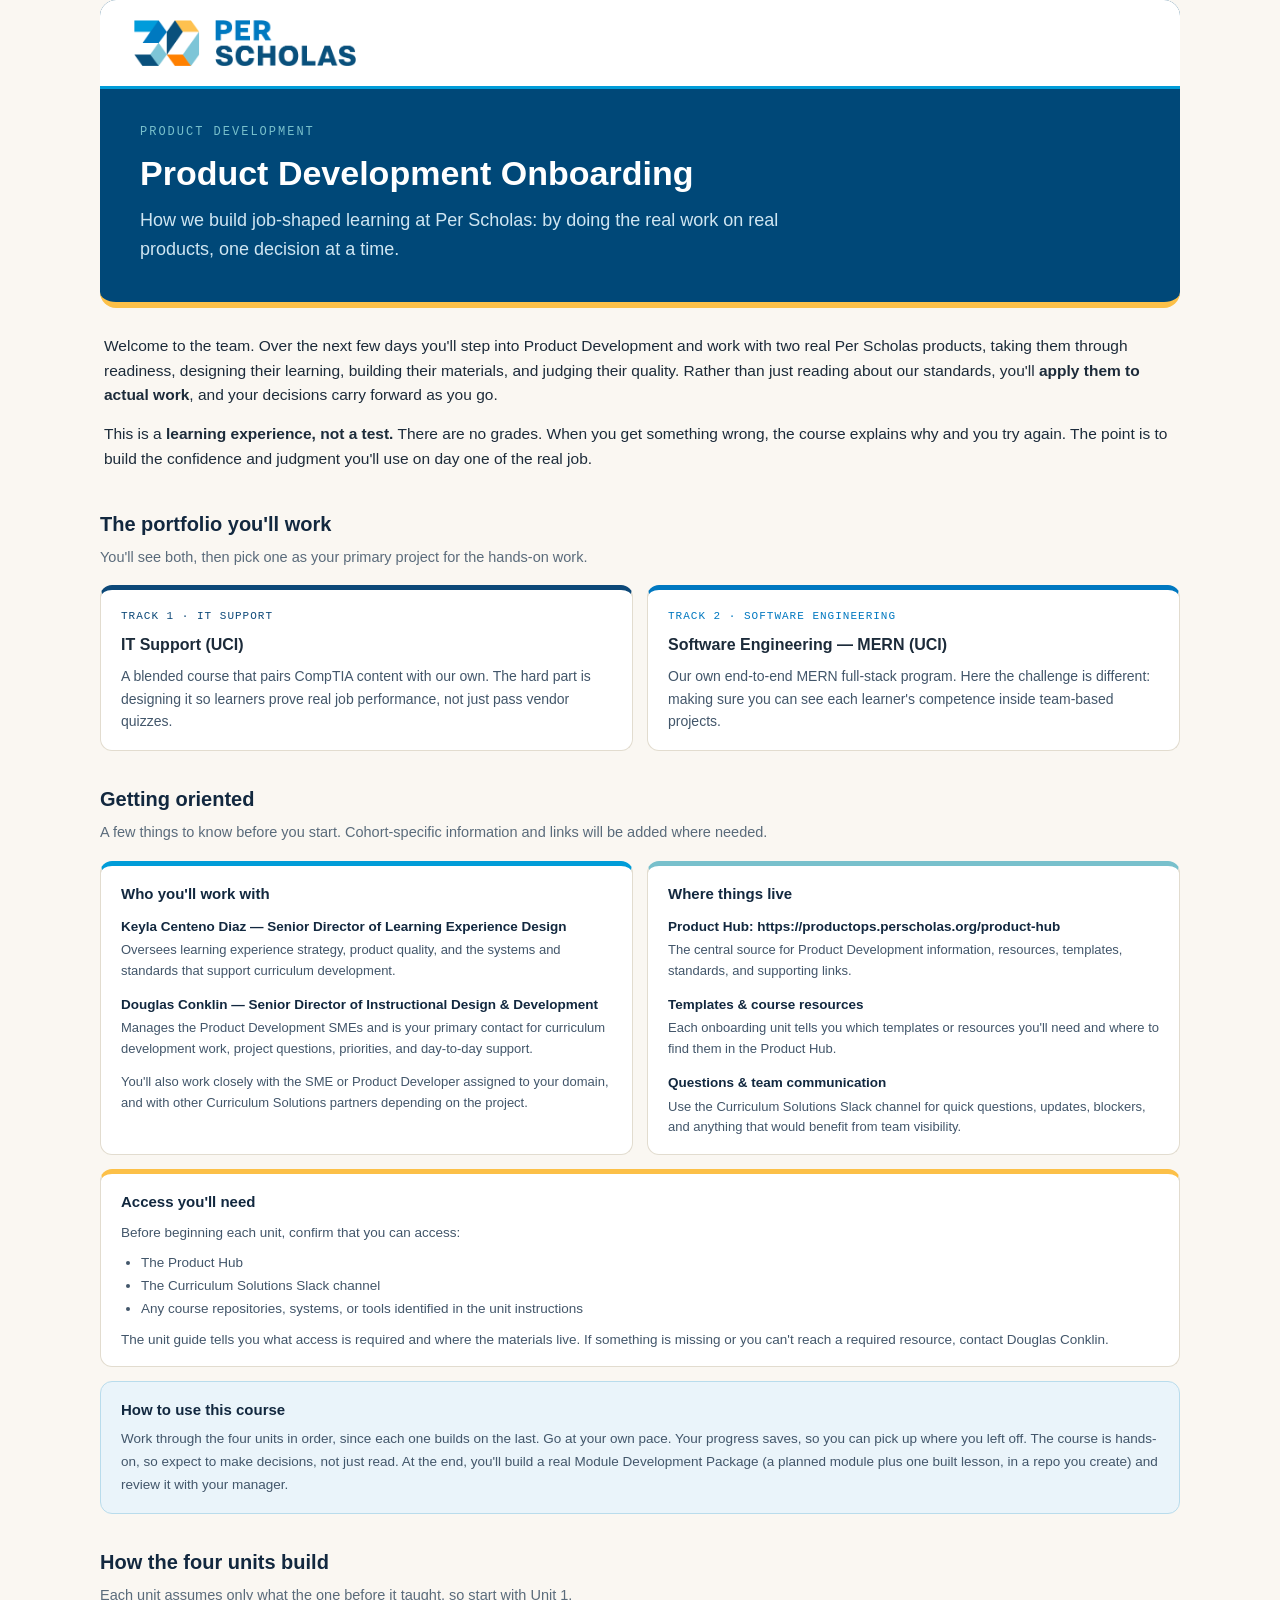
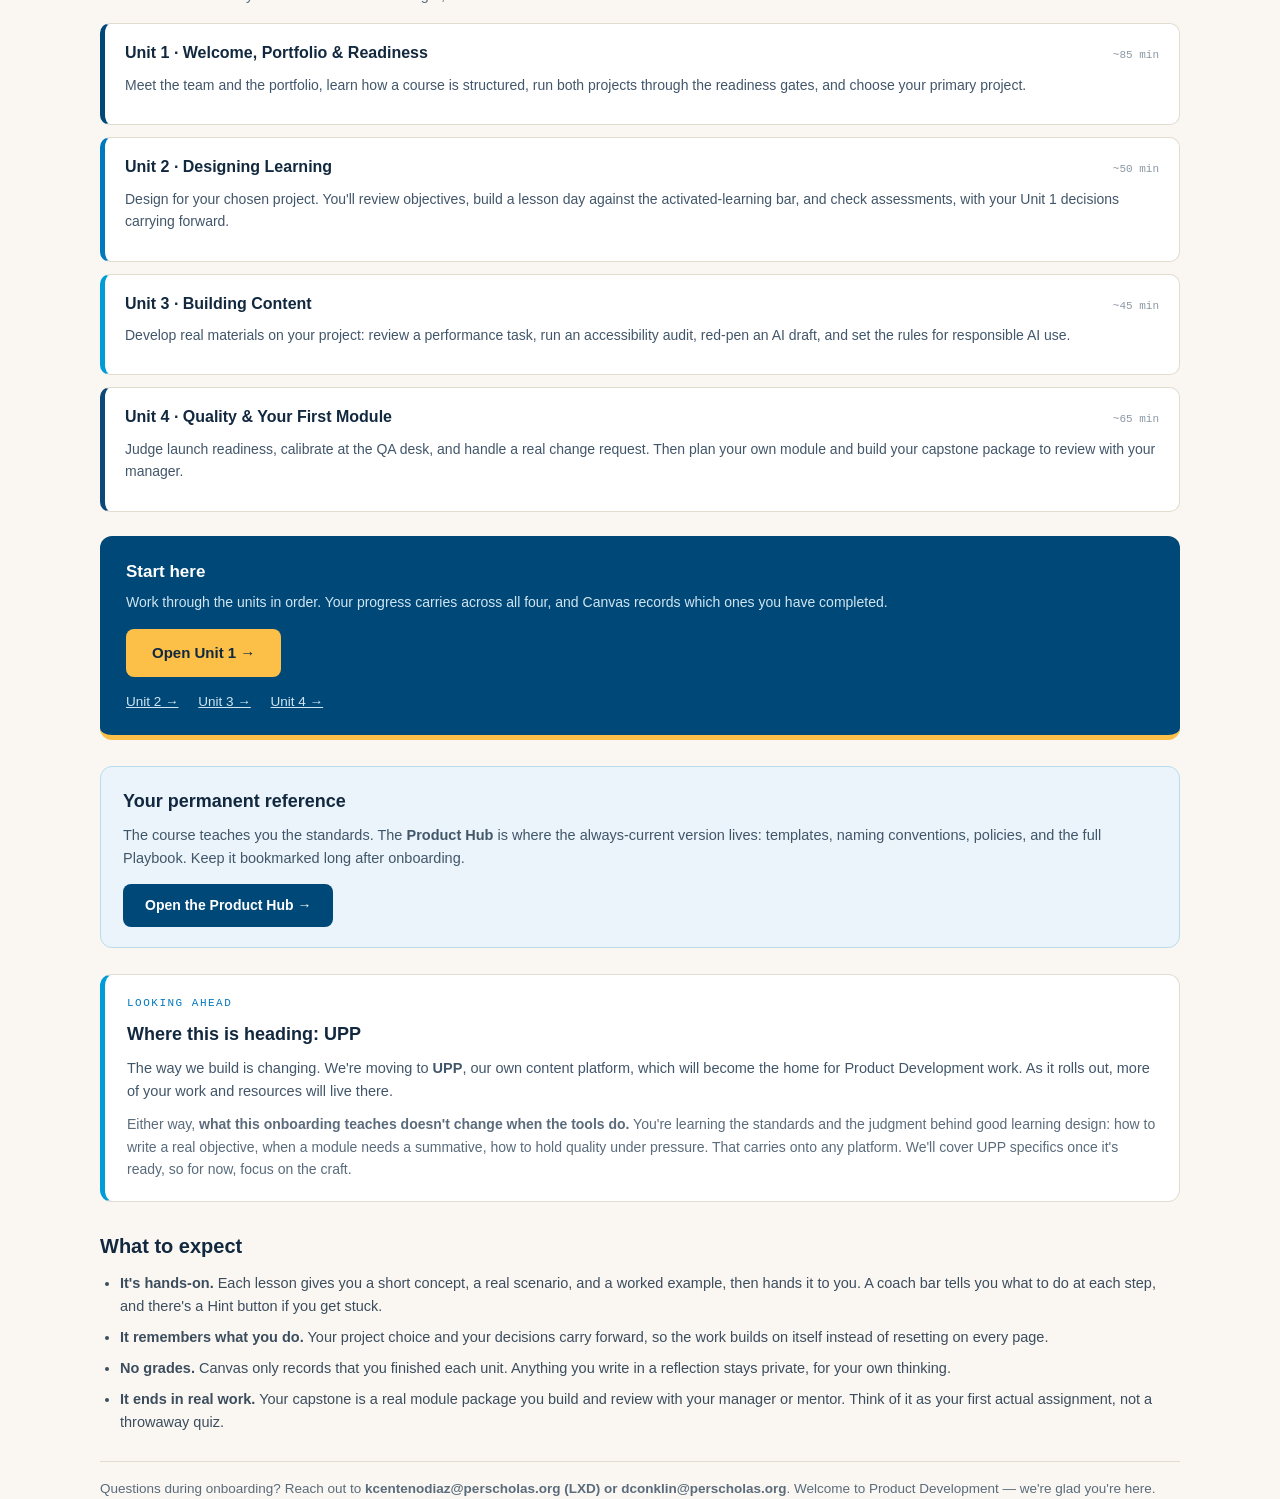
==== commit e53de5fb: "Update index.html" ====
--- a/index.html
+++ b/index.html
@@ -1,2306 +1,161 @@
 <!DOCTYPE html>
 <html lang="en">
 <head>
-<meta charset="UTF-8">
-<meta name="viewport" content="width=device-width, initial-scale=1.0">
-<title>Unit 1 — Welcome, Portfolio & Readiness · PD Onboarding · Per Scholas</title>
-<script src="storage.js"></script>
-<script src="guide.js"></script>
-<link rel="preconnect" href="https://fonts.googleapis.com">
-<link rel="preconnect" href="https://fonts.gstatic.com" crossorigin>
-<link href="https://fonts.googleapis.com/css2?family=Bricolage+Grotesque:opsz,wght@12..96,500;12..96,600;12..96,700&family=Atkinson+Hyperlegible:ital,wght@0,400;0,700;1,400&family=IBM+Plex+Mono:wght@400;500&display=swap" rel="stylesheet">
+<meta charset="utf-8">
+<meta name="viewport" content="width=device-width,initial-scale=1">
+<meta name="robots" content="noindex,nofollow">
+<title>Product Development Onboarding &middot; Per Scholas</title>
 <style>
-  :root{
-    --ink:#12283f; --ink2:#2a4763;
-    --indigo:#1d5fa8; --indigo-d:#164a85; --indigo-bg:#e3edf8;
-    --paper:#faf7f2; --card:#fff; --line:#e8e1d6; --line2:#f3eee6;
-    --text:#1c2b3a; --muted:#5b6b7a; --faint:#8fa0ae;
-    --ok:#1f9d76; --ok-bg:#e7f4ee; --bad:#cf4747; --bad-bg:#fbe9e9;
-    --gold:#7d8ea1; --gold-bg:#e9eef4;
-    --disp:'Bricolage Grotesque',system-ui,sans-serif; --sans:'Atkinson Hyperlegible',system-ui,sans-serif; --mono:'IBM Plex Mono',monospace;
-  }
-  *{box-sizing:border-box;margin:0;padding:0}
-  html,body{height:100%}
-  body{background:var(--paper);color:var(--text);font-family:var(--sans);font-size:14.5px;line-height:1.6;-webkit-font-smoothing:antialiased;overflow:hidden}
-  .app{display:flex;flex-direction:column;height:100%}
-
-  /* compact header — every pixel of height matters inside the Canvas iframe */
-  .topbar{background:var(--ink);color:#fff;padding:0 14px;height:48px;display:flex;align-items:center;justify-content:space-between;gap:10px;flex:none}
-  .t-l{display:flex;align-items:center;gap:10px;min-width:0}
-  .menu-btn,.guide-btn{font-family:var(--sans);font-size:12.5px;font-weight:500;color:#fff;background:#1d3a56;border:1px solid #2c517a;border-radius:7px;padding:7px 12px;cursor:pointer;white-space:nowrap}
-  .menu-btn:hover,.guide-btn:hover{background:#27496e}
-  .title{font-family:var(--disp);font-weight:600;font-size:13px;white-space:nowrap;overflow:hidden;text-overflow:ellipsis}
-  .t-r{display:flex;align-items:center;gap:10px;flex:none}
-  .save-dot{font-family:var(--mono);font-size:9.5px;color:#7fa3c4}
-  .ring{--p:0;width:32px;height:32px;border-radius:50%;background:conic-gradient(var(--indigo) calc(var(--p)*1%), #23425f 0);display:flex;align-items:center;justify-content:center;flex:none}
-  .ring i{width:24px;height:24px;border-radius:50%;background:var(--ink);display:flex;align-items:center;justify-content:center;font-family:var(--mono);font-size:8.5px;font-style:normal}
-
-  /* scrolling content area */
-  main{flex:1;overflow-y:auto;overscroll-behavior:contain}
-  .content{max-width:860px;margin:0 auto;padding:22px 26px 70px}
-  .crumb{font-family:var(--mono);font-size:10px;letter-spacing:.08em;text-transform:uppercase;color:var(--indigo);margin-bottom:7px}
-  h1{font-family:var(--disp);font-weight:600;font-size:23px;line-height:1.18;letter-spacing:-.015em;margin-bottom:6px}
-  .lead{font-size:15px;color:var(--ink2);margin-bottom:16px}
-  .content p{margin-bottom:12px}
-  .content p.tight{margin-bottom:5px}
-  strong{font-weight:600;color:var(--ink)}
-  .mono{font-family:var(--mono);font-size:12px;background:#eeeef6;padding:1px 6px;border-radius:4px}
-  .glink{color:var(--indigo);font-weight:500;cursor:pointer;border-bottom:1.5px dashed #b9baf0}
-
-  /* coach bar — beginners always know what to do */
-  .coach{display:flex;gap:11px;background:var(--indigo-bg);border:1px solid #d8d9f5;border-radius:11px;padding:12px 15px;margin:16px 0 14px;align-items:flex-start}
-  .coach .cface{font-size:19px;flex:none;line-height:1.2}
-  .coach .ct{font-size:13.5px;color:var(--ink2)}
-  .coach .ct b{color:var(--indigo-d);font-weight:600}
-  .hint-btn{font-size:12px;color:var(--indigo);background:none;border:1.5px solid #c9caf1;border-radius:7px;padding:5px 11px;cursor:pointer;margin-left:auto;flex:none}
-  .hint{display:none;background:#eaf2fb;border-radius:9px;padding:10px 14px;font-size:13px;color:#35577d;margin:-4px 0 14px}
-  .hint.show{display:block}
-
-  .box{border-radius:10px;padding:13px 16px;margin:14px 0;font-size:13.5px}
-  .box .bh{font-family:var(--mono);font-size:9.5px;letter-spacing:.09em;text-transform:uppercase;margin-bottom:5px;display:block}
-  .box.rule{background:#12283f;color:#e8f0f9} .box.rule .bh{color:#8fc1f7}
-  .box.info{background:var(--indigo-bg)} .box.info .bh{color:var(--indigo-d)}
-
-  .fb{border-radius:9px;padding:11px 14px;margin-top:12px;font-size:13.5px;display:none}
-  .fb.show{display:block}
-  .fb.good{background:var(--ok-bg);color:#186b52}
-  .fb.bad{background:var(--bad-bg);color:#9a2f2f}
-  .act-btn{font-family:var(--sans);font-size:13.5px;font-weight:500;background:var(--indigo);color:#fff;border:none;border-radius:9px;padding:10px 19px;cursor:pointer;margin-top:12px}
-  .act-btn:hover{background:var(--indigo-d)}
-  .act-btn:disabled{background:#a9c6e8;cursor:default}
-  .act-btn.ghost{background:none;color:var(--indigo);border:1.5px solid var(--line)}
-
-  /* ============ STORY (pipeline walk) ============ */
-  .pipe{display:flex;align-items:center;gap:0;margin:6px 0 16px;flex-wrap:wrap}
-  .pnode{width:26px;height:26px;border-radius:50%;background:#fff;border:2px solid var(--line);display:flex;align-items:center;justify-content:center;font-family:var(--mono);font-size:10.5px;color:var(--faint);flex:none}
-  .pnode.done{background:var(--ok);border-color:var(--ok);color:#fff}
-  .pnode.here{border-color:var(--indigo);color:var(--indigo);box-shadow:0 0 0 3px var(--indigo-bg)}
-  .pseg{height:2px;width:22px;background:var(--line);flex:none}
-  .pseg.done{background:var(--ok)}
-  .scene{background:var(--card);border:1px solid var(--line);border-radius:12px;padding:17px 19px}
-  .scene .sc-tag{font-family:var(--mono);font-size:9.5px;letter-spacing:.08em;text-transform:uppercase;color:var(--faint);margin-bottom:7px}
-  .scene .sc-text{font-size:14.5px;margin-bottom:13px}
-  .choice{display:block;width:100%;text-align:left;border:1.5px solid var(--line);background:#fff;border-radius:9px;padding:11px 14px;margin-bottom:8px;cursor:pointer;font-family:var(--sans);font-size:13.5px;color:var(--text)}
-  .choice:hover{border-color:#a9c6e8}
-  .choice.no{border-color:var(--bad);background:var(--bad-bg);cursor:default}
-  .choice.yes{border-color:var(--ok);background:var(--ok-bg)}
-  .sc-fb{font-size:13px;border-radius:8px;padding:10px 13px;margin-top:4px;display:none}
-  .sc-fb.show{display:block}
-  .sc-fb.good{background:var(--ok-bg);color:#186b52}
-  .sc-fb.bad{background:var(--bad-bg);color:#9a2f2f}
-
-  /* ============ TRIAGE (inbox) ============ */
-  .inbox{display:grid;grid-template-columns:1fr;gap:10px}
-  .mail{background:var(--card);border:1px solid var(--line);border-radius:11px;padding:14px 16px}
-  .mail .mh{display:flex;justify-content:space-between;gap:10px;margin-bottom:4px}
-  .mail .from{font-weight:600;font-size:13px}
-  .mail .mtag{font-family:var(--mono);font-size:9.5px;color:var(--faint);text-transform:uppercase;letter-spacing:.06em}
-  .mail .subj{font-size:13.5px;color:var(--ink2);margin-bottom:6px}
-  .mail .body{font-size:13px;color:var(--muted);margin-bottom:11px}
-  .stamps{display:flex;gap:7px;flex-wrap:wrap}
-  .stamps button{font-size:12px;border:1.5px solid var(--line);background:#fff;border-radius:7px;padding:7px 13px;cursor:pointer;font-family:var(--sans)}
-  .stamps button:hover{border-color:var(--indigo);color:var(--indigo)}
-  .mail.correct{border-color:var(--ok);background:var(--ok-bg)}
-  .mail.wrong{border-color:var(--bad);background:var(--bad-bg)}
-  .mail .verdict{font-size:12.5px;margin-top:9px;display:none}
-  .mail.graded .verdict{display:block}
-  .mail.correct .verdict{color:#186b52}
-  .mail.wrong .verdict{color:#9a2f2f}
-  .mail.pending{opacity:.35;pointer-events:none}
-
-  /* ============ REPO BUILDER ============ */
-  .repo-wrap{display:grid;grid-template-columns:1fr 1fr;gap:14px;margin-top:4px}
-  .goals{background:var(--card);border:1px solid var(--line);border-radius:11px;padding:14px 16px}
-  .goals h4,.tree h4{font-family:var(--mono);font-size:10px;letter-spacing:.09em;text-transform:uppercase;color:var(--faint);margin-bottom:10px}
-  .goal{display:flex;gap:9px;align-items:flex-start;padding:6px 0;font-size:13px}
-  .goal .gk{width:15px;height:15px;border:1.5px solid var(--line);border-radius:4px;flex:none;margin-top:2px;display:flex;align-items:center;justify-content:center;font-size:9px;color:#fff}
-  .goal.done .gk{background:var(--ok);border-color:var(--ok)}
-  .goal.done span{color:var(--muted);text-decoration:line-through}
-  .tree{background:var(--ink);border-radius:11px;padding:14px 16px;color:#e9eaf8}
-  .tree h4{color:#9fc0da}
-  .tnode{font-family:var(--mono);font-size:12px;line-height:1.9;white-space:nowrap;overflow:hidden;text-overflow:ellipsis}
-  .tnode .tf{color:#7fa3c4}
-  .tnode .new{color:#7fe0c0}
-  .mkfile{display:flex;gap:8px;margin-top:12px}
-  .mkfile input{flex:1;border:1.5px solid var(--line);border-radius:9px;padding:10px 13px;font-family:var(--mono);font-size:13px}
-  .mkfile input:focus{outline:none;border-color:var(--indigo)}
-  .mkfile button{font-size:13px;font-weight:500;background:var(--indigo);color:#fff;border:none;border-radius:9px;padding:0 16px;cursor:pointer}
-  .mk-msg{font-size:12.5px;margin-top:7px;min-height:18px}
-  .mk-msg.err{color:var(--bad)} .mk-msg.okc{color:var(--ok)}
-
-  /* ============ DAY DESIGNER ============ */
-  .day-wrap{display:grid;grid-template-columns:220px 1fr;gap:14px}
-  .palette{background:var(--card);border:1px solid var(--line);border-radius:11px;padding:12px}
-  .palette h4,.sched h4{font-family:var(--mono);font-size:10px;letter-spacing:.09em;text-transform:uppercase;color:var(--faint);margin-bottom:9px}
-  .pal-item{border:1.5px solid var(--line);border-radius:8px;padding:8px 10px;margin-bottom:7px;font-size:12.5px;cursor:pointer;background:#fff}
-  .pal-item:hover{border-color:var(--indigo)}
-  .pal-item small{display:block;font-family:var(--mono);font-size:10px;color:var(--faint)}
-  .pal-item.pas small{color:var(--gold)}
-  .sched{background:var(--card);border:1px solid var(--line);border-radius:11px;padding:12px;min-height:180px}
-  .slot{display:flex;justify-content:space-between;align-items:center;border:1.5px solid var(--line2);background:var(--paper);border-radius:8px;padding:8px 11px;margin-bottom:6px;font-size:12.5px}
-  .slot small{font-family:var(--mono);font-size:10px;color:var(--faint)}
-  .slot .rm{border:none;background:none;color:var(--bad);cursor:pointer;font-size:15px;line-height:1}
-  .slot.pas{background:#e9eef4;border-color:#d6dde6}
-  .day-meters{margin-top:12px}
-  .meter-bar{height:20px;background:var(--line2);border-radius:6px;overflow:hidden;position:relative}
-  .meter-fill{height:100%;background:var(--indigo);width:0;transition:width .2s;display:flex;align-items:center;justify-content:flex-end;color:#fff;font-family:var(--mono);font-size:10.5px;padding-right:7px}
-  .meter-t{position:absolute;top:-3px;bottom:-3px;width:2.5px;background:var(--ink);left:75%}
-  .meter-lbl{font-size:11.5px;color:var(--muted);margin-top:4px;display:flex;justify-content:space-between}
-  .reqs{display:flex;gap:7px;flex-wrap:wrap;margin-top:9px}
-  .req{font-family:var(--mono);font-size:10.5px;border:1.5px solid var(--line);border-radius:14px;padding:3px 10px;color:var(--faint)}
-  .req.met{border-color:var(--ok);color:var(--ok)}
-
-  /* ============ FIX-IT EDITOR ============ */
-  .doc{background:var(--card);border:1px solid var(--line);border-radius:12px;padding:17px 19px;font-size:14.5px;line-height:1.95}
-  .sent{cursor:pointer;border-radius:4px;padding:1px 2px}
-  .sent:hover{background:#eeeef6}
-  .sent.fixed{background:var(--ok-bg);box-shadow:inset 0 -2px 0 var(--ok);cursor:default}
-  .sent.active{background:var(--gold-bg);box-shadow:inset 0 -2px 0 var(--gold)}
-  .fixpanel{background:var(--card);border:1.5px solid var(--indigo);border-radius:11px;padding:14px 16px;margin-top:12px;display:none}
-  .fixpanel.show{display:block}
-  .fixpanel .fq{font-size:13px;color:var(--ink2);margin-bottom:10px}
-  .fixopt{display:block;width:100%;text-align:left;border:1.5px solid var(--line);background:#fff;border-radius:8px;padding:10px 13px;margin-bottom:7px;cursor:pointer;font-family:var(--sans);font-size:13px}
-  .fixopt:hover{border-color:#a9c6e8}
-  .fix-msg{font-size:12.5px;margin-top:4px;min-height:16px}
-  .fix-msg.err{color:var(--bad)} .fix-msg.okc{color:var(--ok)}
-  .fix-count{font-family:var(--mono);font-size:11px;color:var(--faint);margin-top:8px}
-
-  /* ============ QA DESK ============ */
-  .dossier{background:var(--card);border:1px solid var(--line);border-radius:12px;overflow:hidden;margin-bottom:14px}
-  .dossier .dh{background:var(--paper);border-bottom:1px solid var(--line);padding:10px 15px;display:flex;justify-content:space-between;font-family:var(--mono);font-size:11px;color:var(--muted)}
-  .dossier .db{padding:14px 16px;font-size:13.5px;color:var(--ink2);font-style:italic}
-  .rb-dim{border:1.5px solid var(--line);border-radius:10px;padding:12px 14px;margin-bottom:10px;background:#fff}
-  .rb-dim .rt{font-weight:600;font-size:13.5px;margin-bottom:8px}
-  .rb-scale{display:flex;gap:6px}
-  .rb-scale button{flex:1;font-family:var(--mono);font-size:12.5px;border:1.5px solid var(--line);background:#fff;border-radius:8px;padding:8px 0;cursor:pointer}
-  .rb-scale button.pick{background:var(--indigo);color:#fff;border-color:var(--indigo)}
-  .rb-dim.correct{border-color:var(--ok)} .rb-dim.wrong{border-color:var(--bad)}
-  .rb-why{font-size:12px;color:var(--muted);margin-top:8px;display:none}
-  .rb-dim.graded .rb-why{display:block}
-
-  /* misc */
-  textarea{width:100%;border:1.5px solid var(--line);border-radius:9px;padding:11px 13px;font-family:var(--sans);font-size:13.5px;resize:vertical;min-height:74px;line-height:1.5}
-  textarea:focus{outline:none;border-color:var(--indigo)}
-  .checklist label{display:flex;gap:10px;align-items:flex-start;padding:6px 0;font-size:14px;cursor:pointer}
-  .checklist input{width:16px;height:16px;margin-top:3px;accent-color:var(--indigo);flex:none}
-  .prompt{background:var(--ink);border-radius:11px;margin:14px 0;overflow:hidden}
-  .prompt-h{display:flex;justify-content:space-between;align-items:center;padding:9px 13px;border-bottom:1px solid #23425f}
-  .prompt-h .pl{font-family:var(--mono);font-size:10px;letter-spacing:.05em;text-transform:uppercase;color:#9fc0da}
-  .copy{font-size:11.5px;color:#dbe8f3;background:#1d3a56;border:none;border-radius:6px;padding:5px 11px;cursor:pointer}
-  .copy.ok{background:var(--ok)}
-  .prompt pre{padding:13px;color:#e9eaf8;font-family:var(--mono);font-size:11.5px;line-height:1.6;white-space:pre-wrap}
-  .prompt pre .v{color:#8fc1f7}
-  .nav-btns{display:flex;justify-content:space-between;gap:12px;margin-top:26px;padding-top:16px;border-top:1px solid var(--line)}
-  .btn{font-size:13.5px;padding:11px 20px;border-radius:9px;cursor:pointer;border:1.5px solid var(--line);background:var(--card);color:var(--ink2)}
-  .btn.primary{background:var(--indigo);color:#fff;border-color:var(--indigo);font-weight:500}
-  .btn.primary:hover{background:var(--indigo-d)}
-  .btn:disabled{opacity:.45;cursor:default}
-  .locknote{font-size:12px;color:var(--gold);margin-top:8px;text-align:right}
-
-  /* diagrams, animations, meta design-notes */
-  .diag{margin:16px 0;background:var(--card);border:1px solid var(--line);border-radius:12px;padding:14px}
-  .diag svg{width:100%;height:auto;display:block}
-  .diag .cap{font-size:11.5px;color:var(--muted);margin-top:8px;text-align:center;font-family:var(--mono)}
-  .diag .draw{stroke-dasharray:660;stroke-dashoffset:660;animation:drawline 1.6s .2s ease forwards}
-  .fdu{opacity:0;animation:fadeup .55s ease forwards}
-  @keyframes drawline{to{stroke-dashoffset:0}}
-  @keyframes fadeup{from{opacity:0;transform:translateY(7px)}to{opacity:1;transform:none}}
-  .meta{display:flex;gap:10px;background:#eef4fb;border:1.5px dashed #b7cfe8;border-radius:10px;padding:11px 14px;margin:14px 0;font-size:13px;color:#2a4763;align-items:flex-start}
-  .meta .mi{flex:none;font-size:15px}
-  .meta b{color:#164a85}
-  .obj{list-style:none;margin:10px 0 4px}
-  .obj li{padding:4px 0 4px 26px;position:relative;font-size:14px}
-  .obj li::before{content:"◆";position:absolute;left:4px;color:var(--indigo);font-size:11px;top:7px}
-  .swatch{display:inline-flex;align-items:center;gap:7px;border-radius:8px;padding:9px 14px;font-size:13px;margin:4px 6px 4px 0}
-  @media (prefers-reduced-motion:reduce){.diag .draw{animation:none;stroke-dashoffset:0}.fdu{animation:none;opacity:1}}
-  .hot{cursor:pointer;outline:none}
-  .hot:hover{opacity:.82}
-  .hot:focus-visible{opacity:.9}
-  /* WCAG 2.4.7 Focus Visible — clear indicator on every interactive control */
-  .hot:focus-visible,.choice:focus-visible,.tcard:focus-visible,.act-btn:focus-visible,
-  .sbucket:focus-visible,.hint-btn:focus-visible,.menu-btn:focus-visible,.guide-btn:focus-visible,
-  button:focus-visible,a:focus-visible,[role="button"]:focus-visible,[tabindex]:focus-visible{
-    outline:3px solid #0078c0 !important;outline-offset:2px !important;border-radius:6px;
-  }
-  /* SVG pipeline nodes: draw a focus ring around the circle */
-  .fdu:focus-visible circle{stroke:#0078c0;stroke-width:4}
-  .fdu:focus-visible{outline:none}
-  .hot.sel rect,.hot.sel circle{stroke:#0d2b4a !important;stroke-width:3.5 !important}
-  .dcap{margin-top:10px;font-size:12.5px;background:var(--paper);border-radius:8px;padding:9px 12px;color:var(--ink2);line-height:1.5}
-  .dcap b{color:var(--indigo-d)}
-  .pcards{display:flex;flex-wrap:wrap;gap:8px;margin:12px 0 4px}
-  .pcard{border:1.5px solid var(--line);background:var(--card);border-radius:10px;padding:9px 14px;font-size:13px;font-weight:500;color:var(--ink2)}
-  .pcard.hot.sel{border-color:#0d2b4a;box-shadow:0 0 0 2px #c9d9ec}
-  span.swatch.hot.sel{box-shadow:0 0 0 2.5px #0d2b4a}
-  .scorechip{font-family:var(--mono);font-size:11px;color:#8fc1f7;background:#1d3a56;border-radius:14px;padding:4px 11px;white-space:nowrap}
-  .result{border-radius:9px;padding:11px 14px;margin-top:10px;font-size:13.5px;font-weight:500;display:flex;gap:9px;align-items:center}
-  .result .star{font-size:15px}
-  .result.full{background:var(--ok-bg);color:#186b52}
-  .result.part{background:#e9eef4;color:#35577d}
-  .result.low{background:var(--bad-bg);color:#9a2f2f}
-  .stamps button.st-ok{border-color:var(--ok) !important;color:var(--ok) !important;font-weight:600}
-  .stamps button.st-no{border-color:var(--bad) !important;color:var(--bad) !important;text-decoration:line-through}
-  /* per-day accents: each day is a chapter with its own shade of blue */
-  body{--accent-lt:#4a90d9}
-  body[data-day="2"]{--indigo:#0f7490;--indigo-d:#0b5a70;--indigo-bg:#e0f1f5;--accent-lt:#3aa7c4}
-  body[data-day="3"]{--indigo:#4054b2;--indigo-d:#32418c;--indigo-bg:#e7eaf9;--accent-lt:#7c8ce0}
-  body[data-day="4"]{--indigo:#35618c;--indigo-d:#274a6b;--indigo-bg:#e6edf5;--accent-lt:#6f97bd}
-  .pullquote{border-left:5px solid var(--indigo);background:var(--indigo-bg);border-radius:6px 12px 12px 6px;padding:16px 19px;margin:18px 0}
-  .pullquote .pq{font-family:var(--disp);font-size:16.5px;line-height:1.45;font-weight:600;color:var(--ink)}
-  .pullquote .pa{font-family:var(--mono);font-size:11px;color:var(--muted);margin-top:8px}
-  .media-row{display:flex;gap:10px;flex-wrap:wrap;margin:14px 0}
-  .media-card{display:flex;gap:11px;align-items:flex-start;background:#12283f;color:#e8f0f9;border-radius:11px;padding:12px 14px;flex:1 1 250px;text-decoration:none;box-shadow:4px 4px 0 #dbe2e9;transition:transform .12s}
-  .media-card:hover{transform:translate(-1px,-1px)}
-  .mc-ic{width:30px;height:30px;border-radius:8px;background:var(--indigo);color:#fff;display:flex;align-items:center;justify-content:center;font-size:13px;flex:none}
-  .mc-t{display:block;font-weight:700;font-size:13.5px;line-height:1.3;color:#fff}
-  .mc-m{display:block;font-size:11.5px;color:#9fc0da;margin-top:3px;line-height:1.4}
-  /* scenario ticket — every simulation arrives as an assignment */
-  .brief{background:#fff;border:1.5px solid var(--line);border-left:5px solid var(--ink);border-radius:6px 12px 12px 6px;padding:12px 16px;margin:16px 0 4px;box-shadow:4px 4px 0 #efe8dc}
-  .brief .bh2{font-family:var(--mono);font-size:9.5px;letter-spacing:.1em;text-transform:uppercase;color:var(--faint);margin-bottom:6px}
-  .brief .bfrom{font-size:12px;color:var(--muted);margin-bottom:2px}
-  .brief .bfrom b{color:var(--ink)}
-  .brief .btext{font-size:13.5px;color:var(--ink2);margin-top:6px}
-  /* embedded video with a watch task */
-  .video{position:relative;padding-top:56.25%;border-radius:12px;overflow:hidden;border:1.5px solid #ddd2c2;box-shadow:6px 6px 0 #efe6d7;margin:14px 0 8px;background:#12283f}
-  .video iframe{position:absolute;inset:0;width:100%;height:100%;border:0}
-  .vidcap{font-size:13px;color:var(--ink2);background:var(--indigo-bg);border-radius:9px;padding:10px 13px;margin-bottom:14px}
-  .vidcap a{color:var(--indigo);font-weight:700}
-  /* drag & drop sorter */
-  .sort-pool{display:flex;flex-wrap:wrap;gap:8px;margin:12px 0}
-  .scard{border:1.5px solid var(--indigo);background:#fff;border-radius:9px;padding:8px 13px;font-size:13px;font-weight:500;cursor:grab;box-shadow:3px 3px 0 #e4ebf3;user-select:none}
-  .scard:active{cursor:grabbing}
-  .scard.sel{outline:2.5px solid #0d2b4a;outline-offset:1px}
-  .sbuckets{display:grid;grid-template-columns:repeat(3,1fr);gap:10px}
-  .sbucket{background:var(--card);border:1.8px dashed var(--line);border-radius:11px;padding:10px;min-height:78px}
-  .sbucket h5{font-family:var(--mono);font-size:10px;letter-spacing:.07em;text-transform:uppercase;color:var(--faint);margin:0 0 4px}
-  .sbucket.over{border-color:var(--indigo);background:var(--indigo-bg)}
-  .sbucket.no{border-color:var(--bad);background:var(--bad-bg)}
-  .sbucket .placed{display:block;font-size:12px;background:var(--ok-bg);color:#186b52;border-radius:7px;padding:5px 9px;margin-top:6px}
-  .pal-item{cursor:grab}
-  @media(max-width:720px){.sbuckets{grid-template-columns:1fr 1fr}}
-  /* new-terms legend: define before use */
-  .terms{background:var(--card);border:1.5px solid var(--line);border-radius:11px;padding:12px 16px;margin:14px 0}
-  .terms .th{font-family:var(--mono);font-size:9.5px;letter-spacing:.09em;text-transform:uppercase;color:var(--faint);margin-bottom:8px}
-  .terms dl{display:grid;grid-template-columns:auto 1fr;gap:5px 14px;font-size:13px;margin:0}
-  .terms dt{font-weight:700;color:var(--indigo-d);font-family:var(--mono);font-size:12px;white-space:nowrap}
-  .terms dd{margin:0;color:var(--ink2)}
-  .stamps button.pick{background:var(--indigo);color:#fff;border-color:var(--indigo)}
-  /* worked example — the "I do" of gradual release */
-  .demo{border:1.8px dashed var(--indigo);background:var(--card);border-radius:12px;padding:14px 17px;margin:14px 0}
-  .demo .dh3{display:flex;justify-content:space-between;align-items:center;margin-bottom:9px;gap:10px}
-  .demo .dt{font-family:var(--mono);font-size:10px;letter-spacing:.09em;text-transform:uppercase;color:var(--indigo-d);font-weight:700}
-  .demo .dskip{font-size:11.5px;color:var(--muted);background:none;border:none;cursor:pointer;text-decoration:underline;white-space:nowrap}
-  .demo .deg{background:var(--paper);border-radius:9px;padding:10px 13px;font-size:13.5px;margin-bottom:10px;border:1px solid var(--line2)}
-  .demo .dstep{display:flex;gap:9px;font-size:13.5px;margin-bottom:9px;animation:fadeup .3s ease both;line-height:1.55}
-  .demo .dnum{flex:none;width:20px;height:20px;border-radius:50%;background:var(--indigo);color:#fff;font-size:11px;display:flex;align-items:center;justify-content:center;font-weight:700;margin-top:2px}
-  .demo-re{font-size:12px;color:var(--indigo);background:none;border:none;cursor:pointer;text-decoration:underline;margin:4px 0 10px;padding:0;font-family:var(--sans)}
-  /* v3: context frame */
-  .cframe{background:var(--card);border:1.5px solid var(--line);border-radius:12px;padding:6px 16px;margin:16px 0}
-  .cf-row{display:grid;grid-template-columns:150px 1fr;gap:12px;padding:9px 0;border-bottom:1px solid var(--line2)}
-  .cf-row:last-child{border-bottom:none}
-  .cf-k{font-family:var(--mono);font-size:9.5px;letter-spacing:.07em;text-transform:uppercase;color:var(--indigo-d);font-weight:700;padding-top:2px}
-  .cf-v{font-size:13.5px;color:var(--ink2);line-height:1.5}
-  @media(max-width:640px){.cf-row{grid-template-columns:1fr;gap:2px}}
-  /* v3: transition/handoff */
-  .ctrans{background:var(--indigo-bg);border-left:5px solid var(--indigo);border-radius:6px 12px 12px 6px;padding:12px 16px;margin:16px 0}
-  .ct-h{font-family:var(--mono);font-size:10px;letter-spacing:.08em;text-transform:uppercase;color:var(--indigo-d);font-weight:700;display:block;margin-bottom:5px}
-  .ctrans div{font-size:13.5px;color:var(--ink2);line-height:1.5}
-  /* v3: project dashboard */
-  .dash{background:#12283f;border-radius:12px;padding:16px 18px;margin:14px 0;color:#e8f0f9}
-  .dash h4{font-family:var(--disp);margin:0 0 10px;font-size:15px;color:#fff}
-  .dash-cases{display:flex;gap:8px;flex-wrap:wrap;margin-bottom:12px}
-  .dcase{flex:1 1 150px;background:#1a344d;border-radius:9px;padding:10px 12px;border:1.5px solid #24425f}
-  .dcase{background:#1a344d;border:1.5px solid #24425f}
-  .dcase.pri{border-color:#8fc1f7;box-shadow:0 0 0 1px #8fc1f7}
-  .dcase .dcn{font-size:9px;font-family:var(--mono);letter-spacing:.06em;color:#8fc1f7;text-transform:uppercase}
-  .dcase .dcp{font-size:12px;font-weight:600;color:#fff;margin:3px 0 4px;line-height:1.3}
-  .dcase .dcs{font-size:10.5px;color:#9fc0da}
-  .dash-mem{border-top:1px solid #24425f;padding-top:10px;margin-top:4px}
-  .dash-mem .dm-t{font-size:9.5px;font-family:var(--mono);letter-spacing:.06em;color:#8fc1f7;text-transform:uppercase;margin-bottom:6px}
-  .dash-mem ul{margin:0;padding-left:16px;font-size:12px;color:#cfe0ee;line-height:1.6}
-  /* v3: track picker */
-  .track-pick{display:flex;gap:10px;flex-wrap:wrap;margin:14px 0}
-  .tcard{flex:1 1 200px;text-align:left;background:#fff;border:1.8px solid var(--line);border-radius:12px;padding:14px;cursor:pointer;transition:transform .1s;box-shadow:4px 4px 0 #efe6d7}
-  .tcard:not(.sel):hover{transform:translate(-1px,-1px);border-color:var(--indigo)}
-.tcard.sel{cursor:default}
-  .tcard.sel{border-color:var(--indigo);box-shadow:0 0 0 2px var(--indigo),4px 4px 0 #efe6d7}
-  .tcard .tcd{font-family:var(--mono);font-size:9.5px;letter-spacing:.06em;text-transform:uppercase;color:var(--indigo-d)}
-  .tcard .tcp{font-weight:700;font-size:14px;margin:4px 0;color:var(--ink)}
-  .tcard .tcr{font-size:12px;color:var(--muted)}
-  .portfolio-badge{display:inline-block;font-family:var(--mono);font-size:9px;letter-spacing:.07em;text-transform:uppercase;background:#3f88c5;color:#fff;border-radius:9px;padding:2px 9px;margin-bottom:8px}
-  .primary-badge{display:inline-block;font-family:var(--mono);font-size:9px;letter-spacing:.07em;text-transform:uppercase;background:var(--indigo);color:#fff;border-radius:9px;padding:2px 9px;margin-bottom:8px}
-  .mtbl{width:100%;border-collapse:collapse;margin:14px 0;font-size:13.5px}
-  .mtbl th{text-align:left;background:#eef3f8;color:#12283f;padding:8px 12px;border:1px solid var(--line);font-size:12px;letter-spacing:.02em}
-  .mtbl td{padding:9px 12px;border:1px solid var(--line);vertical-align:top;color:var(--ink2);line-height:1.5}
-  .mtbl td:first-child{width:150px;color:var(--ink)}
-  .mnote{font-size:11px;color:var(--muted);font-family:var(--mono)}
-  .pcards-v{display:grid;grid-template-columns:1fr 1fr;gap:10px;margin:14px 0}
-  .pcard-v{background:#fff;border:1.5px solid var(--line);border-left:4px solid var(--indigo);border-radius:10px;padding:12px 14px}
-  .pcard-h{font-weight:700;font-size:13.5px;color:var(--ink);margin-bottom:4px}
-  .pcard-b{font-size:12.5px;color:var(--ink2);line-height:1.5}
-  @media(max-width:640px){.pcards-v{grid-template-columns:1fr}}
-  /* lesson drawer (left) */
-  .ld-scrim{position:fixed;inset:0;background:rgba(27,29,58,.45);z-index:40;display:none}
-  .ld-scrim.open{display:block}
-  .ld{position:fixed;top:0;left:-330px;width:min(320px,88vw);height:100%;background:#fff;z-index:50;box-shadow:12px 0 40px rgba(27,29,58,.18);transition:left .22s ease;display:flex;flex-direction:column}
-  .ld.open{left:0}
-  .ld-head{padding:14px 18px;border-bottom:1px solid var(--line);font-family:var(--disp);font-weight:600;font-size:14px;display:flex;justify-content:space-between;align-items:center}
-  .ld-body{overflow-y:auto;padding:10px 10px 40px}
-  .mod-title{font-family:var(--mono);font-size:9.5px;letter-spacing:.1em;text-transform:uppercase;color:var(--faint);padding:11px 10px 5px}
-  .lnav a{display:flex;gap:9px;align-items:flex-start;padding:8px 10px;border-radius:8px;cursor:pointer;font-size:13px;color:var(--ink2);line-height:1.35}
-  .lnav a:hover{background:var(--paper)}
-  .lnav a.on{background:var(--indigo);color:#fff}
-  .lnav a.locked{color:var(--faint);cursor:not-allowed}
-  .dot{width:15px;height:15px;border-radius:50%;border:1.6px solid var(--line);flex:none;margin-top:1px;display:flex;align-items:center;justify-content:center;font-size:8.5px;color:#fff}
-  .dot.done{background:var(--ok);border-color:var(--ok)}
-  .lnav a.on .dot.done{background:#fff;color:var(--ok);border-color:#fff}
-  .x-btn{background:none;border:none;font-size:20px;color:var(--faint);cursor:pointer;line-height:1}
-
-  /* guide drawer (right) */
-  .gd-scrim{position:fixed;inset:0;background:rgba(27,29,58,.45);z-index:40;display:none}
-  .gd-scrim.open{display:block}
-  .gd{position:fixed;top:0;right:-620px;width:min(600px,94vw);height:100%;background:#fff;z-index:50;box-shadow:-12px 0 40px rgba(27,29,58,.18);transition:right .22s ease;display:flex;flex-direction:column}
-  .gd.open{right:0}
-  .gd-head{padding:13px 18px;border-bottom:1px solid var(--line);display:flex;justify-content:space-between;align-items:center;background:var(--ink);color:#fff}
-  .gd-head .gt{font-family:var(--disp);font-weight:600;font-size:14px}
-  .gd-head .gt small{display:block;font-family:var(--mono);font-size:8.5px;color:#9fc0da;letter-spacing:.08em;text-transform:uppercase}
-  .gd-close{background:none;border:none;color:#cfe0ee;font-size:21px;cursor:pointer;line-height:1}
-  .gd-body{display:grid;grid-template-columns:180px 1fr;flex:1;min-height:0}
-  .gd-nav{border-right:1px solid var(--line);overflow-y:auto;padding:10px 7px}
-  .gd-nav a{display:flex;gap:8px;align-items:center;padding:7px 9px;border-radius:7px;font-size:12.5px;color:var(--ink2);cursor:pointer}
-  .gd-nav a:hover{background:var(--paper)}
-  .gd-nav a.on{background:var(--indigo-bg);color:var(--indigo-d);font-weight:500}
-  .gd-nav .gi{width:18px;text-align:center;color:var(--faint)}
-  .gd-content{overflow-y:auto;padding:18px 22px 50px}
-  .gd-content h2{font-family:var(--disp);font-weight:600;font-size:18px;margin-bottom:11px}
-  .gd-content p{margin-bottom:11px;font-size:13.5px}
-  .gd-content .tight{margin-bottom:5px}
-  .g-steps{padding-left:19px;margin-bottom:11px}
-  .g-steps li{margin-bottom:8px;font-size:13.5px}
-  .g-table{width:100%;border-collapse:collapse;margin:11px 0;font-size:12.5px}
-  .g-table th{text-align:left;font-family:var(--mono);font-size:10px;letter-spacing:.06em;text-transform:uppercase;color:var(--faint);padding:6px 8px;border-bottom:1.5px solid var(--line)}
-  .g-table td{padding:7px 8px;border-bottom:1px solid var(--line2);vertical-align:top}
-  .g-note{font-size:12px;color:var(--muted);background:var(--paper);border-radius:8px;padding:9px 12px;margin-top:11px}
-  .g-check{list-style:none;margin-bottom:11px}
-  .g-check li{padding:4px 0 4px 24px;position:relative;font-size:13.5px}
-  .g-check li::before{content:"✓";position:absolute;left:3px;color:var(--ok);font-weight:600}
-  .g-links{list-style:none}
-  .g-links li{padding:6px 0;border-bottom:1px solid var(--line2);font-size:13.5px}
-  .g-links a{color:var(--indigo);font-weight:500;text-decoration:none}
-  .g-links em{color:var(--gold);font-size:11.5px;font-style:normal;font-family:var(--mono)}
-  .g-prompt{background:var(--ink);border-radius:10px;margin:13px 0;overflow:hidden}
-  .g-ph{font-family:var(--mono);font-size:10px;letter-spacing:.05em;text-transform:uppercase;color:#9fc0da;padding:8px 12px;border-bottom:1px solid #23425f}
-  .g-prompt pre{padding:12px;color:#e9eaf8;font-family:var(--mono);font-size:11px;line-height:1.6;white-space:pre-wrap}
-
-  @media(max-width:720px){
-    .repo-wrap,.day-wrap{grid-template-columns:1fr}
-    .gd-body{grid-template-columns:1fr}
-    .gd-nav{display:flex;overflow-x:auto;border-right:none;border-bottom:1px solid var(--line)}
-    .content{padding:16px 14px 60px}
-    h1{font-size:20px}
-    .title{display:none}
-  }
-
-  /* ---- Per Scholas skin — paste official brand hexes into :root above ---- */
-  .topbar{border-bottom:4px solid var(--accent-lt)}
-  h1{letter-spacing:-.005em}
-  .crumb{display:flex;align-items:center;gap:8px}
-  .crumb::before{content:"";width:26px;height:4px;background:var(--indigo);border-radius:2px;flex:none}
-  .act,.diag{border:1.5px solid #ddd2c2;box-shadow:6px 6px 0 #efe6d7}
-  .scene,.mail{box-shadow:4px 4px 0 #f0e8db}
-  .act-btn,.btn.primary{box-shadow:3px 3px 0 rgba(18,40,63,.22);font-weight:700}
-  .act-btn:active,.btn.primary:active{transform:translate(2px,2px);box-shadow:1px 1px 0 rgba(18,40,63,.22)}
-  .choice,.pal-item,.pcard.hot{transition:transform .12s,box-shadow .12s}
-  .choice:hover,.pal-item:hover,.pcard.hot:hover{transform:translate(-1px,-1px);box-shadow:3px 3px 0 #efe0cf}
-  .glink{border-bottom:2px solid var(--indigo);font-weight:700}
-  ::selection{background:#d7e7f8}
-  .coach{border-left:5px solid var(--indigo);border-radius:6px 11px 11px 6px}
-  .guide-btn{background:var(--indigo);border-color:var(--indigo);font-weight:700}
-  .guide-btn:hover{background:var(--indigo-d)}
-  b,strong{font-weight:700}
-  .hero{margin:12px 0 4px}
-  .hero svg{width:100%;height:auto;display:block}
+  body{margin:0;background:#faf7f2;-webkit-font-smoothing:antialiased}
+  a:focus-visible{outline:3px solid #0078c0;outline-offset:2px}
 </style>
 </head>
 <body>
-<div class="app">
-  <div class="topbar">
-    <div class="t-l">
-      <button type="button" class="menu-btn" id="menuopen">☰ Lessons</button>
-      <div class="title">Unit 1 — Welcome, Portfolio & Readiness</div>
+<div style="max-width:1080px;margin:0 auto;font-family:Arial,Helvetica,sans-serif;color:#1c2b3a;line-height:1.6;">
+
+  <div style="background:#004878;border-radius:16px;padding:0;overflow:hidden;border-bottom:6px solid #fcc048;">
+    <div style="background:#ffffff;padding:20px 34px;border-bottom:3px solid #009cd8;">
+      <img src="[data-uri]" alt="Per Scholas" style="height:46px;display:block;">
     </div>
-    <div class="t-r">
-      <button type="button" class="guide-btn" id="guideopen">📘 Handbook</button>
-      <span class="scorechip" id="scorechip" title="Your progress through this course">✓, </span>
-      <span class="save-dot" id="savedot" title="Progress is saved in this browser on this device">saved</span>
-      <div class="ring" id="ring"><i id="ringpct">0%</i></div>
+    <div style="padding:34px 40px 38px;">
+      <div style="font-family:'Courier New',monospace;font-size:12px;letter-spacing:2px;color:#78c0cc;text-transform:uppercase;margin-bottom:12px;">Product Development</div>
+      <h1 style="color:#ffffff;font-size:34px;line-height:1.12;margin:0 0 14px;">Product Development Onboarding</h1>
+      <p style="color:#cfe6f2;font-size:18px;margin:0;max-width:680px;">How we build job-shaped learning at Per Scholas: by doing the real work on real products, one decision at a time.</p>
     </div>
   </div>
-  <main><div class="content" id="content"></div></main>
-  <div id="pvbadge" style="display:none;position:fixed;bottom:14px;right:14px;z-index:9999;background:#fc7800;color:#fff;font-family:Arial,sans-serif;font-size:11px;font-weight:700;letter-spacing:.05em;padding:7px 13px;border-radius:20px;box-shadow:0 2px 8px rgba(0,0,0,.25)">👁 PREVIEW MODE: nav unlocked (admin only)</div>
+
+  <div style="padding:26px 4px 6px;">
+    <p style="font-size:15.5px;margin:0 0 14px;">Welcome to the team. Over the next few days you'll step into Product Development and work with two real Per Scholas products, taking them through readiness, designing their learning, building their materials, and judging their quality. Rather than just reading about our standards, you'll <strong>apply them to actual work</strong>, and your decisions carry forward as you go.</p>
+    <p style="font-size:15.5px;margin:0;">This is a <strong>learning experience, not a test.</strong> There are no grades. When you get something wrong, the course explains why and you try again. The point is to build the confidence and judgment you'll use on day one of the real job.</p>
+  </div>
+
+  <h2 style="font-size:20px;margin:30px 0 6px;color:#12283f;">The portfolio you'll work</h2>
+  <p style="font-size:14.5px;color:#5a6b7b;margin:0 0 16px;">You'll see both, then pick one as your primary project for the hands-on work.</p>
+
+  <div style="display:flex;gap:14px;flex-wrap:wrap;">
+    <div style="flex:1 1 340px;background:#ffffff;border:1px solid #e2dccf;border-radius:12px;border-top:5px solid #0c4878;padding:18px 20px;">
+      <div style="font-family:'Courier New',monospace;font-size:11px;letter-spacing:1px;color:#0c4878;text-transform:uppercase;margin-bottom:6px;">Track 1 &middot; IT Support</div>
+      <div style="font-weight:bold;font-size:16px;margin-bottom:8px;">IT Support (UCI)</div>
+      <p style="font-size:14px;color:#42566a;margin:0;">A blended course that pairs CompTIA content with our own. The hard part is designing it so learners prove real job performance, not just pass vendor quizzes.</p>
+    </div>
+    <div style="flex:1 1 340px;background:#ffffff;border:1px solid #e2dccf;border-radius:12px;border-top:5px solid #0078c0;padding:18px 20px;">
+      <div style="font-family:'Courier New',monospace;font-size:11px;letter-spacing:1px;color:#0078c0;text-transform:uppercase;margin-bottom:6px;">Track 2 &middot; Software Engineering</div>
+      <div style="font-weight:bold;font-size:16px;margin-bottom:8px;">Software Engineering — MERN (UCI)</div>
+      <p style="font-size:14px;color:#42566a;margin:0;">Our own end-to-end MERN full-stack program. Here the challenge is different: making sure you can see each learner's competence inside team-based projects.</p>
+    </div>
+  </div>
+
+  <!-- ============ ORIENTATION / LOGISTICS ============ -->
+  <h2 style="font-size:20px;margin:32px 0 6px;color:#12283f;">Getting oriented</h2>
+  <p style="font-size:14.5px;color:#5a6b7b;margin:0 0 16px;">A few things to know before you start. Cohort-specific information and links will be added where needed.</p>
+
+  <div style="display:flex;gap:14px;flex-wrap:wrap;margin-bottom:14px;">
+    <div style="flex:1 1 300px;background:#ffffff;border:1px solid #e2dccf;border-radius:12px;border-top:5px solid #009cd8;padding:16px 20px;">
+      <div style="font-weight:bold;font-size:15px;color:#12283f;margin-bottom:10px;">Who you'll work with</div>
+      <p style="font-size:13.5px;color:#12283f;margin:0 0 3px;font-weight:bold;">Keyla Centeno Diaz &mdash; Senior Director of Learning Experience Design</p>
+      <p style="font-size:13px;color:#42566a;margin:0 0 12px;">Oversees learning experience strategy, product quality, and the systems and standards that support curriculum development.</p>
+      <p style="font-size:13.5px;color:#12283f;margin:0 0 3px;font-weight:bold;">Douglas Conklin &mdash; Senior Director of Instructional Design &amp; Development</p>
+      <p style="font-size:13px;color:#42566a;margin:0 0 12px;">Manages the Product Development SMEs and is your primary contact for curriculum development work, project questions, priorities, and day-to-day support.</p>
+      <p style="font-size:13px;color:#42566a;margin:0;">You'll also work closely with the SME or Product Developer assigned to your domain, and with other Curriculum Solutions partners depending on the project.</p>
+    </div>
+    <div style="flex:1 1 300px;background:#ffffff;border:1px solid #e2dccf;border-radius:12px;border-top:5px solid #78c0cc;padding:16px 20px;">
+      <div style="font-weight:bold;font-size:15px;color:#12283f;margin-bottom:10px;">Where things live</div>
+      <p style="font-size:13.5px;color:#12283f;margin:0 0 3px;font-weight:bold;">Product Hub: https://productops.perscholas.org/product-hub</p>
+      <p style="font-size:13px;color:#42566a;margin:0 0 12px;">The central source for Product Development information, resources, templates, standards, and supporting links.</p>
+      <p style="font-size:13.5px;color:#12283f;margin:0 0 3px;font-weight:bold;">Templates &amp; course resources</p>
+      <p style="font-size:13px;color:#42566a;margin:0 0 12px;">Each onboarding unit tells you which templates or resources you'll need and where to find them in the Product Hub.</p>
+      <p style="font-size:13.5px;color:#12283f;margin:0 0 3px;font-weight:bold;">Questions &amp; team communication</p>
+      <p style="font-size:13px;color:#42566a;margin:0;">Use the Curriculum Solutions Slack channel for quick questions, updates, blockers, and anything that would benefit from team visibility.</p>
+    </div>
+  </div>
+
+  <div style="background:#ffffff;border:1px solid #e2dccf;border-radius:12px;border-top:5px solid #fcc048;padding:16px 20px;margin-bottom:14px;">
+    <div style="font-weight:bold;font-size:15px;color:#12283f;margin-bottom:8px;">Access you'll need</div>
+    <p style="font-size:13.5px;color:#42566a;margin:0 0 8px;">Before beginning each unit, confirm that you can access:</p>
+    <ul style="font-size:13.5px;color:#42566a;margin:0 0 8px;padding-left:20px;line-height:1.7;">
+      <li>The Product Hub</li>
+      <li>The Curriculum Solutions Slack channel</li>
+      <li>Any course repositories, systems, or tools identified in the unit instructions</li>
+    </ul>
+    <p style="font-size:13.5px;color:#42566a;margin:0;">The unit guide tells you what access is required and where the materials live. If something is missing or you can't reach a required resource, contact Douglas Conklin.</p>
+  </div>
+
+  <div style="background:#eaf4fa;border:1px solid #b9dcec;border-radius:12px;padding:16px 20px;margin-bottom:8px;">
+    <div style="font-weight:bold;font-size:15px;color:#12283f;margin-bottom:6px;">How to use this course</div>
+    <p style="font-size:13.5px;color:#42566a;margin:0;line-height:1.7;">Work through the four units in order, since each one builds on the last. Go at your own pace. Your progress saves, so you can pick up where you left off. The course is hands-on, so expect to make decisions, not just read. At the end, you'll build a real Module Development Package (a planned module plus one built lesson, in a repo you create) and review it with your manager.</p>
+  </div>
+
+  <h2 style="font-size:20px;margin:32px 0 6px;color:#12283f;">How the four units build</h2>
+  <p style="font-size:14.5px;color:#5a6b7b;margin:0 0 16px;">Each unit assumes only what the one before it taught, so start with Unit 1.</p>
+
+  <div style="background:#ffffff;border:1px solid #e2dccf;border-left:5px solid #004878;border-radius:10px;padding:16px 20px;margin-bottom:12px;">
+    <div style="display:flex;justify-content:space-between;flex-wrap:wrap;align-items:baseline;gap:8px;">
+      <div style="font-weight:bold;font-size:16px;color:#12283f;">Unit 1 &middot; Welcome, Portfolio &amp; Readiness</div>
+      <div style="font-family:'Courier New',monospace;font-size:11px;color:#8a97a4;">~85 min</div>
+    </div>
+    <p style="font-size:14px;color:#42566a;margin:8px 0 12px;">Meet the team and the portfolio, learn how a course is structured, run both projects through the readiness gates, and choose your primary project.</p>
+  </div>
+
+  <div style="background:#ffffff;border:1px solid #e2dccf;border-left:5px solid #0078c0;border-radius:10px;padding:16px 20px;margin-bottom:12px;">
+    <div style="display:flex;justify-content:space-between;flex-wrap:wrap;align-items:baseline;gap:8px;">
+      <div style="font-weight:bold;font-size:16px;color:#12283f;">Unit 2 &middot; Designing Learning</div>
+      <div style="font-family:'Courier New',monospace;font-size:11px;color:#8a97a4;">~50 min</div>
+    </div>
+    <p style="font-size:14px;color:#42566a;margin:8px 0 12px;">Design for your chosen project. You'll review objectives, build a lesson day against the activated-learning bar, and check assessments, with your Unit 1 decisions carrying forward.</p>
+  </div>
+
+  <div style="background:#ffffff;border:1px solid #e2dccf;border-left:5px solid #009cd8;border-radius:10px;padding:16px 20px;margin-bottom:12px;">
+    <div style="display:flex;justify-content:space-between;flex-wrap:wrap;align-items:baseline;gap:8px;">
+      <div style="font-weight:bold;font-size:16px;color:#12283f;">Unit 3 &middot; Building Content</div>
+      <div style="font-family:'Courier New',monospace;font-size:11px;color:#8a97a4;">~45 min</div>
+    </div>
+    <p style="font-size:14px;color:#42566a;margin:8px 0 12px;">Develop real materials on your project: review a performance task, run an accessibility audit, red-pen an AI draft, and set the rules for responsible AI use.</p>
+  </div>
+
+  <div style="background:#ffffff;border:1px solid #e2dccf;border-left:5px solid #0c4878;border-radius:10px;padding:16px 20px;margin-bottom:12px;">
+    <div style="display:flex;justify-content:space-between;flex-wrap:wrap;align-items:baseline;gap:8px;">
+      <div style="font-weight:bold;font-size:16px;color:#12283f;">Unit 4 &middot; Quality &amp; Your First Module</div>
+      <div style="font-family:'Courier New',monospace;font-size:11px;color:#8a97a4;">~65 min</div>
+    </div>
+    <p style="font-size:14px;color:#42566a;margin:8px 0 12px;">Judge launch readiness, calibrate at the QA desk, and handle a real change request. Then plan your own module and build your capstone package to review with your manager.</p>
+  </div>
+
+  <div style="background:#004878;border-radius:12px;padding:22px 26px;margin:24px 0;border-bottom:5px solid #fcc048;">
+    <div style="font-size:17px;color:#ffffff;font-weight:bold;margin-bottom:6px;">Start here</div>
+    <p style="font-size:14px;color:#cfe6f2;margin:0 0 16px;">Work through the units in order. Your progress carries across all four, and Canvas records which ones you have completed.</p>
+    <a href="unit1.html" style="display:inline-block;background:#fcc048;color:#12283f;text-decoration:none;font-weight:bold;font-size:15px;padding:12px 26px;border-radius:8px;">Open Unit 1 &rarr;</a>
+    <div style="margin-top:14px;font-size:13.5px;">
+      <a href="unit2.html" style="color:#cfe6f2;margin-right:16px;">Unit 2 &rarr;</a>
+      <a href="unit3.html" style="color:#cfe6f2;margin-right:16px;">Unit 3 &rarr;</a>
+      <a href="unit4.html" style="color:#cfe6f2;">Unit 4 &rarr;</a>
+    </div>
+  </div>
+
+  <div style="background:#eaf4fa;border:1px solid #b9dcec;border-radius:12px;padding:20px 22px;margin:26px 0;">
+    <h2 style="font-size:18px;margin:0 0 8px;color:#12283f;">Your permanent reference</h2>
+    <p style="font-size:14.5px;color:#42566a;margin:0 0 14px;">The course teaches you the standards. The <strong>Product Hub</strong> is where the always-current version lives: templates, naming conventions, policies, and the full Playbook. Keep it bookmarked long after onboarding.</p>
+    <a href="https://productops.perscholas.org/product-hub" style="display:inline-block;background:#004878;color:#ffffff;text-decoration:none;font-weight:bold;font-size:14px;padding:10px 22px;border-radius:8px;">Open the Product Hub &rarr;</a>
+  </div>
+
+  <div style="background:#ffffff;border:1px solid #e2dccf;border-left:5px solid #009cd8;border-radius:12px;padding:20px 22px;margin:26px 0;">
+    <div style="font-family:'Courier New',monospace;font-size:11px;letter-spacing:1.5px;color:#0078c0;text-transform:uppercase;margin-bottom:8px;">Looking ahead</div>
+    <h2 style="font-size:18px;margin:0 0 8px;color:#12283f;">Where this is heading: UPP</h2>
+    <p style="font-size:14.5px;color:#42566a;margin:0 0 10px;">The way we build is changing. We're moving to <strong>UPP</strong>, our own content platform, which will become the home for Product Development work. As it rolls out, more of your work and resources will live there.</p>
+    <p style="font-size:14px;color:#5a6b7b;margin:0;">Either way, <strong>what this onboarding teaches doesn't change when the tools do.</strong> You're learning the standards and the judgment behind good learning design: how to write a real objective, when a module needs a summative, how to hold quality under pressure. That carries onto any platform. We'll cover UPP specifics once it's ready, so for now, focus on the craft.</p>
+  </div>
+
+  <h2 style="font-size:20px;margin:28px 0 10px;color:#12283f;">What to expect</h2>
+  <ul style="font-size:14.5px;color:#3c4d5e;padding-left:20px;margin:0 0 8px;">
+    <li style="margin-bottom:8px;"><strong>It's hands-on.</strong> Each lesson gives you a short concept, a real scenario, and a worked example, then hands it to you. A coach bar tells you what to do at each step, and there's a Hint button if you get stuck.</li>
+    <li style="margin-bottom:8px;"><strong>It remembers what you do.</strong> Your project choice and your decisions carry forward, so the work builds on itself instead of resetting on every page.</li>
+    <li style="margin-bottom:8px;"><strong>No grades.</strong> Canvas only records that you finished each unit. Anything you write in a reflection stays private, for your own thinking.</li>
+    <li style="margin-bottom:8px;"><strong>It ends in real work.</strong> Your capstone is a real module package you build and review with your manager or mentor. Think of it as your first actual assignment, not a throwaway quiz.</li>
+  </ul>
+
+  <div style="border-top:1px solid #e2dccf;margin-top:26px;padding-top:16px;">
+    <p style="font-size:13.5px;color:#5a6b7b;margin:0;">Questions during onboarding? Reach out to <strong>kcentenodiaz@perscholas.org (LXD) or dconklin@perscholas.org</strong>. Welcome to Product Development &mdash; we're glad you're here.</p>
+  </div>
+
 </div>
-
-<div class="ld-scrim" id="ldscrim"></div>
-<div class="ld" id="ld">
-  <div class="ld-head">Lessons <button type="button" class="x-btn" id="ldclose">×</button></div>
-  <div class="ld-body" id="ldbody"></div>
-</div>
-
-<div class="gd-scrim" id="gdscrim"></div>
-<div class="gd" id="gd">
-  <div class="gd-head">
-    <div class="gt">The Handbook<small>Learning companion · source of truth: <a href="https://productops.perscholas.org/product-hub" target="_blank" rel="noopener" style="color:#8fc1f7;font-weight:700;text-decoration:none">Product Hub ↗</a></small></div>
-    <button type="button" class="gd-close" id="gdclose">×</button>
-  </div>
-  <div class="gd-body">
-    <nav class="gd-nav" id="gdnav"></nav>
-    <div class="gd-content" id="gdcontent"></div>
-  </div>
-</div>
-
-<script>
-function gl(id,txt){return '<span class="glink" data-g="'+id+'">'+txt+'</span>';}
-
-/* ================= COURSE ================= */
-const DAY="__ALL__";
-/* ============================================================
-   v3: RECURRING DOMAIN CASE FILES (two live tracks: IT, SWE)
-   Based on REAL shipped Per Scholas products:
-     • IT Support: blended CompTIA third-party content + own content
-     • Software Engineering: MERN stack, own content
-   ⚠ PLACEHOLDER (needs PD validation): UCI numbers, exact module names,
-     job titles, starter-objective wording, AI-misuse & change specifics.
-   ============================================================ */
-const CASES = {
-  itsupport: {
-    id:"itsupport", domain:"IT Support", tag:"IT",
-    accent:"#35618c",
-    project:"IT Support · UCI 10## (re-run, new cohort)", ph_project:true,
-    productType:"Existing immersive: blended vendor + own content",
-    role:"Help Desk / Service Desk Technician", ph_role:true,
-    audience:"Entry-level IT support; ticket workflow + virtual labs",
-    content:"Blended: CompTIA third-party content (knowledge/cert) + Per Scholas own content (job performance)",
-    request:"Stand up an existing IT Support course for a new cohort, keeping the CompTIA blend but making sure independent job-performance evidence is covered by our own content.",
-    gate:"Design Readiness",
-    stakeholders:"ID&D Director, IT Product Developer, CompTIA/vendor liaison, QA, delivery site",
-    tensions:[
-      "CompTIA content covers knowledge & cert prep, not all on-the-job performance",
-      "Learners must show individual troubleshooting ability, beyond vendor quizzes",
-      "The line between vendor-owned and Per-Scholas-owned content must stay clear",
-      "The Workplace Simulation must connect lessons, not decorate them"],
-    package:{
-      overview:"present", specs:"present",
-      jd:"present",
-      tech:"present: virtual environment & ticketing platform confirmed",
-      notes:"present, but the plan leans on CompTIA quizzes for evidence; independent performance evidence is thin"},
-    readiness:"constraints", // proceed, but the performance-evidence gap must be owned before Development Review
-    readinessGap:"Independent job-performance evidence relies on vendor quizzes; our own SBA/performance task must fill the gap.",
-    uci:"nochange", // existing course, new cohort/site = no new UCI, no revision
-    module:"Module ##: Hardware & OS Troubleshooting", ph_module:true,
-    objectiveDraft:"Know how to troubleshoot common issues and understand the ticket system, escalating when needed.", ph_obj:true,
-    objectiveFixed:"Given a service-desk ticket, diagnose the hardware or OS fault, resolve or escalate it per policy, and document the resolution in the knowledge base.",
-    repoFiles:["MBP ##: blueprint","Lesson ##.1","Troubleshooting GLAB ##.1.1","Ticket activity ##.1","KBA ## (own content)","SBA ## (own content)","FG ##"],
-    perfTask:"A ticket-driven troubleshooting lab in the virtual environment, ending in a knowledge-base write-up",
-    a11y:"Uncaptioned troubleshooting demo video; ticket-interface screenshots without alt text",
-    fgGap:"No guidance for instructors on managing multiple valid troubleshooting paths",
-    aiDraft:"AI-generated troubleshooting steps: an overconfident single diagnosis, one risky command, and weak escalation guidance", ph_ai:true,
-    change:"CompTIA retires/updates a module the course maps to, affecting two of our modules", ph_change:true,
-    vendorNote:"Where CompTIA owns the content, we map & supplement. We don't rewrite it; our own content carries the performance evidence."
-  },
-  software: {
-    id:"software", domain:"Software Engineering", tag:"SWE",
-    accent:"#0f7490",
-    project:"Software Engineering (MERN) · UCI 20## ", ph_project:true,
-    productType:"Immersive, Per Scholas own content, full-stack",
-    role:"Junior Full-Stack (MERN) Developer", ph_role:true,
-    audience:"Entry-level developers; team-based full-stack work",
-    content:"Per Scholas own content end to end. MongoDB, Express, React, Node",
-    request:"Build/maintain our own MERN full-stack program so graduates can work on a development team and show individual competence inside team projects.",
-    gate:"Design Readiness",
-    stakeholders:"ID&D Director, SWE Product Developer, QA (no external vendor. Content is all ours)",
-    tensions:[
-      "It's all our own content. Every objective, assessment & lab is ours to get right",
-      "Full-stack MERN spans four technologies; sequencing & scope must stay coherent",
-      "Team projects can hide individual competence. Individual evidence is the hard problem",
-      "AI-assisted coding must preserve learner judgment and verification"],
-    package:{
-      overview:"present", specs:"present",
-      jd:"present: emphasizes Git workflow, REST APIs, React components, debugging, code review",
-      tech:"present: coding environment & repo workflow confirmed",
-      notes:"n/a. Internal build, our own content (no external client transcript)"},
-    readiness:"ready", // our content, package complete, but individual-evidence design must be verified at Development Review
-    readinessGap:"Package is complete; the open design risk is ensuring individual evidence exists inside team-based MERN projects.",
-    uci:"new", // treat as our own product line
-    module:"Module ##: REST APIs with Express & Node", ph_module:true,
-    objectiveDraft:"Understand how to build APIs and use Git in a team.", ph_obj:true,
-    objectiveFixed:"Given a feature spec, implement a documented REST endpoint in Express, and submit it as a reviewed pull request on the team repo.",
-    repoFiles:["MBP ##: blueprint","Lesson ##.1","ALAB ##.1.1 (build a REST endpoint)","Code-review check ##.1","SBA ## (individual)","Rubric ##","FG ##"],
-    perfTask:"An individual REST-endpoint build submitted as a reviewed pull request on the team repo",
-    a11y:"Code samples distinguished by color only; IDE screenshots without alt text or described output",
-    fgGap:"No guidance on assessing individual contribution inside a shared team repository",
-    aiDraft:"AI-generated Express example using a deprecated middleware pattern and an unvalidated request body (injection risk)", ph_ai:true,
-    change:"A core dependency ships a breaking major version mid-build, affecting the API modules", ph_change:true,
-    vendorNote:"No vendor content. Everything is ours, which means everything is our responsibility to verify."
-  }
-};
-const CASE_ORDER = ["itsupport","software"];
-
-/* ---------- v3: decision memory ---------- */
-function dashHtml(){
-  const memRows=[];
-  const M=ST.mem||{};
-  if(ST.track)memRows.push("Primary project: <b>"+CASES[ST.track].domain+"</b>");
-  if(M.readiness)memRows.push("Design readiness: "+M.readiness);
-  if(M.uci)memRows.push("Identifier decision: "+M.uci);
-  if(M.objective)memRows.push("Approved objective locked in");
-  if(M.constraint)memRows.push("Open constraint: "+M.constraint);
-  if(M.a11y)memRows.push("Accessibility fix logged");
-  if(M.change)memRows.push("Change routed: "+M.change);
-  return `<div class="dash"><h4>📋 Portfolio dashboard</h4>
-   <div class="dash-cases">${CASE_ORDER.map(id=>{const c=CASES[id];const pri=ST.track===id;
-     return `<div class="dcase ${pri?'pri':''}"><span class="dcn">${c.tag}${pri?' · your project':''}</span><div class="dcp">${c.project}</div><div class="dcs">${c.role} · ${c.productType}</div></div>`;}).join("")}</div>
-   ${memRows.length?`<div class="dash-mem"><div class="dm-t">Decisions so far</div><ul>${memRows.map(r=>"<li>"+r+"</li>").join("")}</ul></div>`:`<div class="dash-mem"><div class="dm-t">Decisions so far</div><ul><li>None yet: your choices will accumulate here.</li></ul></div>`}
-  </div>`;
-}
-
-/* ST.track = chosen primary case id; ST.mem = decisions that carry forward */
-function primary(){ return CASES[ST.track] || null; }
-function repoGoals(a){
-  if(a.goalsFromCase){ const c=primary(); if(c) return c.repoFiles.map(f=>({desc:f,match:f})); }
-  return a.goals||[];
-}
-function remember(key,val){ ST.mem = ST.mem||{}; ST.mem[key]=val; persist(); }
-function recall(key){ return (ST.mem||{})[key]; }
-/* context frame: the standardized block from the brief §6 */
-function frame(f){
-  if(!f) return "";
-  const row=(label,txt)=> txt? `<div class="cf-row"><span class="cf-k">${label}</span><span class="cf-v">${txt}</span></div>`: "";
-  return `<div class="cframe">
-    ${row("Previously", f.prev)}
-    ${row("What happens now", f.now)}
-    ${row("Your role", f.role)}
-    ${row("Your responsibility", f.resp)}
-    ${row("What to use", f.use)}
-    ${row("Why it matters", f.why)}
-    ${row("What happens next", f.next)}
-  </div>`;
-}
-/* transition block that closes each activity (brief §12) */
-function transition(t){
-  if(!t) return "";
-  return `<div class="ctrans"><span class="ct-h">→ Handoff</span><div>${t}</div></div>`;
-}
-
-const ALL=[
-{day:1,mod:"1 · Welcome & readiness",lessons:[
-{id:"w00",title:"Welcome. Start here",crumb:"Welcome",
- mins:8,
- lead:"What Per Scholas does, where your work will land, and how this course works. Nothing is asked of you on this page except reading, exploring, and getting comfortable.",
- coach:"Read top to bottom, <b>select through all four stages of the journey map</b>, then tick the three checkpoints and press Confirm. Nothing here is graded.",
- html:`<p>Per Scholas trains adults: often shut out of tech by cost or credentials: into real technology careers, tuition-free. It works because the training is rigorous and job-shaped. And it’s job-shaped because a team builds it deliberately, to standards, on evidence. That team is now yours: <strong>Product Development</strong>, the group that creates the courses across IT support, software engineering, and more.</p><p>During onboarding you'll support a <strong>portfolio of two active, real Per Scholas products</strong>: our <strong>IT Support</strong> course (which blends CompTIA content with our own) and our <strong>MERN Software Engineering</strong> program (entirely our own content). You'll compare both when learning how one Product Development standard plays out differently across domains, then choose one as your <strong>primary project</strong> and carry it through the rest of the week. Every artifact you review and every decision you make will connect to that portfolio: nothing arrives out of nowhere.</p>
- <p>You need <strong>zero vocabulary</strong> to start. Every term this course uses is taught the moment you first need it, and is always one select away in the 📘 Handbook (top right).</p>
- <div id="dashslot"></div><p><strong>Here’s a learner’s journey, and where your work lives in it:</strong></p><div class="diag"><svg viewBox="0 0 720 158" role="img" aria-labelledby="dj-t"><title id="dj-t">The learner journey: select each stage to see where our work lives in it</title>
-<line class="draw" x1="30" y1="58" x2="690" y2="58" stroke="#1d5fa8" stroke-width="2.5"/>
-<g class="fdu hot" tabindex="0" role="button" aria-label="Admissions and prep" data-name="Admissions &amp; prep" data-info="Learners apply, assess, and get ready. Our Program Prerequisites doc defines what they need before day one: the journey touches our work before class even starts.">
-<rect x="30" y="28" width="150" height="60" rx="10" fill="#fff" stroke="#e8e1d6" stroke-width="1.5"/><text x="105" y="53" text-anchor="middle" font-size="12.5" fill="#1c2b3a" font-weight="600">Admissions</text><text x="105" y="72" text-anchor="middle" font-size="10.5" fill="#5b6b7a">&amp; prep</text></g>
-<g class="fdu hot" tabindex="0" role="button" style="animation-delay:.2s" aria-label="Immersive training" data-name="Immersive training" data-info="Weeks of full-time, hands-on training. Every lesson, lab, KBA, SBA, and capstone a learner touches here is Product Development's work: this stage IS our product.">
-<rect x="200" y="20" width="180" height="76" rx="10" fill="#1d5fa8"/><text x="290" y="50" text-anchor="middle" font-size="13.5" fill="#fff" font-weight="700">Immersive training</text><text x="290" y="70" text-anchor="middle" font-size="10.5" fill="#cfe0ee">the part we build</text></g>
-<g class="fdu hot" tabindex="0" role="button" style="animation-delay:.4s" aria-label="Career support" data-name="Career support" data-info="Coaching toward hiring. The Resume Skills doc and Mock Interview Guide the coaches use come out of the same course build. Deliverables you'll create.">
-<rect x="400" y="28" width="150" height="60" rx="10" fill="#fff" stroke="#e8e1d6" stroke-width="1.5"/><text x="475" y="53" text-anchor="middle" font-size="12.5" fill="#1c2b3a" font-weight="600">Career support</text><text x="475" y="72" text-anchor="middle" font-size="10.5" fill="#5b6b7a">coaching → hiring</text></g>
-<g class="fdu hot" tabindex="0" role="button" style="animation-delay:.6s" aria-label="Tech career and alumni" data-name="Tech career &amp; alumni" data-info="Graduates launch careers, and keep learning. The 3000-series alumni courses are ours too, so the relationship never really ends.">
-<rect x="570" y="28" width="120" height="60" rx="10" fill="#fff" stroke="#e8e1d6" stroke-width="1.5"/><text x="630" y="53" text-anchor="middle" font-size="12.5" fill="#1c2b3a" font-weight="600">Tech career</text><text x="630" y="72" text-anchor="middle" font-size="10.5" fill="#5b6b7a">&amp; alumni</text></g>
-<text class="fdu" style="animation-delay:.8s" x="360" y="128" text-anchor="middle" font-size="11" fill="#3f88c5">everything you build lands somewhere on this line: most of it in the blue box</text>
-</svg><div class="dcap">👆 <b>Select each stage</b> to see where Product Development's work shows up in a learner's life.</div></div>
- <div class="box info"><span class="bh">How this course works</span>
- <p class="tight">• <strong>You do, you don’t just read.</strong> Every lesson is a short concept followed by hands-on work: simulations of the actual job.</p>
- <p class="tight">• <strong>The 🧭 coach bar</strong> at the top of every activity tells you exactly what to do; a <strong>Hint</strong> button waits beside it when you’re stuck.</p>
- <p class="tight">• <strong>Feedback is constant.</strong> Wrong answers explain themselves and you retry until right: mistakes never lower your score; the feedback is the point. Your progress sits top right, and everything saves automatically (watch for “saved”).</p>
- <p class="tight">• <strong>The 📘 Handbook</strong> is your in-course companion: every term, rule, and prompt this course teaches, one select away while you work. The team’s living source of truth is the <a href="https://productops.perscholas.org/product-hub" target="_blank" rel="noopener" class="glink" style="cursor:pointer">Product Hub</a>; the Handbook points there for anything that changes.</p></div>
- <p><strong>How the four units build:</strong> Unit 1 gives you the system. How courses are structured, flow through the pipeline, and get filed. Unit 2 designs inside that system: objectives, then assessments, then lesson days. Unit 3 builds the materials those designs call for. Unit 4 checks quality and hands the work to you. Each unit assumes only what the previous one taught.</p>
- <p style="margin-top:4px"><strong>By the end of Unit 1 you’ll be able to:</strong></p>
- <ul class="obj"><li>Explain how our courses are structured, and read any file ID like an address</li><li>Walk a course through all seven pipeline steps, making the right call at each gate</li><li>Route any intake request, and build a module repo with every file named to convention</li></ul>
- <div class="box info"><span class="bh">Personalize your examples</span>
- <p class="tight">A few activities adapt their examples to your home domain. Pick yours. You can change it here anytime, and it never changes what’s being taught, only the flavor of the examples:</p>
- <div class="stamps" id="dompick" style="margin-top:8px">
- <button type="button" data-d="it">🖥 IT / Infrastructure</button>
- <button type="button" data-d="swe">⌨ Software Engineering</button>
- <button type="button" data-d="mix">A bit of everything</button>
- </div></div>
- <div class="box rule"><span class="bh">The standing rule</span>AI drafts, you decide. Every AI output is a proposal you verify, correct, and own. The same standard learners are graded on.</div>
- <div class="meta"><span class="mi">🔍</span><div><b>Design note:</b> this page covered the mission, the map, and the mechanics before instructing you in anything. Orientation before instruction is worth doing in your own courses.</div></div>`,
- activity:{type:"commit",id:"w00c",items:["I clicked all four stages of the journey map","I know the 🧭 coach bar tells me what to do, and the 📘 Handbook (top right) holds every term and rule","I understand wrong answers explain themselves. This is for my learning, not a grade; the feedback is the point"]}},
-{id:"w0",title:"Why we build the way we do",crumb:"Welcome · The philosophy",
- mins:7,
- lead:"You know where the work goes. Now, let's discuss the beliefs and learning philosophies that guide every standard in this course.",
- coach:"Read this page, <b>select each of the five principles</b> to see what it demands of your materials, then answer the warm-up and Save.",
- html:`<p><strong>Who we serve.</strong> Per Scholas unlocks the potential of adults too often excluded from tech careers: rigorous, no-cost training aligned to what employers actually hire for. Our learners are career-changers with jobs, families, and everything riding on the next fifteen weeks. That reality is the design constraint behind everything you'll build.</p>
- <p><strong>What we make.</strong> Product Development builds the courses that carry that promise: market-driven programs, client-customized cohorts, alumni upskilling, and internal training: across IT support, networking, cybersecurity, cloud, software engineering, and data.</p>
- <p><strong>How adults learn.</strong> We teach adults, so we design for andragogy. Five principles govern every material decision:</p>
- <div class="pcards-v"><div class="pcard-v"><div class="pcard-h">Relevance first</div><div class="pcard-b">Adults need the why before the what. Every lesson opens by stating its purpose, including this one.</div></div><div class="pcard-v"><div class="pcard-h">Experience counts</div><div class="pcard-b">Learners arrive with careers and lives. Strong activities put that experience to work instead of ignoring it.</div></div><div class="pcard-v"><div class="pcard-h">Self-direction</div><div class="pcard-b">Adults steer their own learning. We build in agency, choices, and reference tools: like the 📘 Handbook you’ll use throughout.</div></div><div class="pcard-v"><div class="pcard-h">Problem-centered</div><div class="pcard-b">We teach through real tasks, not abstract topics. The classroom mirrors the job, which is why this course is built from simulations.</div></div><div class="pcard-v"><div class="pcard-h">Internal motivation</div><div class="pcard-b">Career change is internally driven. We honor it with respect, real stakes, and zero busywork.</div></div></div></div>
- <p style="margin-top:14px">Those five produce our house commitments: <strong>learning by doing</strong> (skill comes from performing, not hearing about performing), <strong>at least 75% activated learning</strong> in every lesson, <strong>backward design</strong> (outcomes before content, always), and <strong>AI woven into real work</strong>, because our graduates will be expected to use it on the job, judiciously and transparently. You'll meet each of these concretely over the next four days. Full statement: ${gl('philosophy','our philosophy')} in the Handbook.</p>
- <div class="box info"><span class="bh">Why the 75% rule is non-negotiable</span><p class="tight">This isn\u2019t a stylistic preference. It\u2019s the difference between a graduate who can do the job and one who only heard about it. A landmark 225-study analysis found students in lecture-only courses failed about <b>1.5\u00D7 more often</b> than those in active-learning classrooms <span style="color:var(--muted)">(Freeman et al, 2014: full cite in the Handbook)</span>. For our courses the stakes are concrete: an IT Support learner who <em>watched</em> someone troubleshoot a ticket hasn\u2019t proven they can; a MERN learner who <em>read about</em> REST endpoints hasn\u2019t built one. Active time is where the actual skill: the thing an employer hires for, gets made. That\u2019s why the meter you\u2019ll use in the day designer holds every lesson to it.</p></div>
- <div class="meta"><span class="mi">🔍</span><div><b>Design note:</b> this page gave the reasoning before the process: mission, audience, beliefs, then how we work. Adults engage more readily with materials that explain why, so put the reasoning first.</div></div>`,
- activity:{type:"journal",id:"w0j",fields:[
-  {label:"Warm-up: what drew you to building learning for career-changers, and which of the five principles feels most natural to how you already work?",ph:"Honestly..."}]}},
-
-{id:"wj",title:"The job, defined",crumb:"Welcome · The role",
- mins:8,
- lead:"Curriculum development here covers four responsibilities. Learn what they are, and where our work ends and Delivery’s begins.",
- demo:{eg:"“Deciding which assessments close module 2, and writing their rubrics.”",steps:["First question I always ask: does this shape what a learner <em>experiences</em>, or how we <em>know it worked</em>? Assessments and rubrics are the definition of ‘how we know.’","Second: is anyone else’s lane closer? Delivery teaches the class; Design scopes the outline. Designing evidence sits squarely with us: it’s the Measurement face.","Verdict: ✓ Approve, ours. Take the queue with the same two questions on every statement."]},
- coach:"Read the four responsibilities and the boundary below: <b>the queue only asks about what’s on this page</b>. Then <b>✓ Approve</b> statements that describe our job and <b>✗ Send back</b> those that don’t, naming exactly why.",
- hint:"The test for “our job”: does it shape what a learner experiences, or how we know it worked? Designing evidence, writing materials, improving from feedback, ours. Running the live classroom: our partners in Delivery.",
- html:`<p><strong>The four responsibilities of the role:</strong></p>
- <div class="terms"><div class="th">🔤 The four responsibilities</div><dl>
- <dt>Architecture</dt><dd>Deciding outcomes and what evidence proves them, before any content exists. Its artifacts: outlines, objectives, and assessment plans.</dd>
- <dt>Authorship</dt><dd>Writing what learners touch: lessons, labs, assessments, guides. Its artifacts: the materials in the repo.</dd>
- <dt>Measurement</dt><dd>Rubrics, module assessments, and the data that says a course worked. Its artifacts: assessments and their results.</dd>
- <dt>Stewardship</dt><dd>Improving courses cohort after cohort from real feedback. Its artifact: the revision: the .1 on a course’s ID.</dd></dl></div>
- <p><strong>And the boundary:</strong> we do not run the live classroom. Our partners in <strong>Delivery</strong> teach the cohorts; our job is making every course runnable <em>without us</em>: through facilitator guides, instructor training, and blueprints. The working test: if a course needs its author in the room to function, its facilitator guide failed.</p>
- <div class="meta"><span class="mi">🔍</span><div><b>Design note:</b> teach, then assess. This queue only tests what this page taught. Do not assess learners on material they have not been given.</div></div>
- <p><strong>Where our work ends.</strong> Product Development builds everything about a course except the live classroom. We design the outcomes, write the materials, build the assessments, and produce what an instructor needs in order to teach it. Delivery runs it with learners. The line matters because both sides fail when it blurs: if we assume Delivery will fill gaps, the guide ships thin; if we try to script the classroom, we remove the instructor\u2019s judgment where it is most needed.</p>
- <div class="box info"><span class="bh">The four responsibilities</span><p class="tight"><b>Architect.</b> Decide what learners must be able to do and in what order, from the job backward.<br><b>Author.</b> Build the lessons, labs, and assessments to standard.<br><b>Measurer.</b> Design the evidence, and make sure it actually measures the objective.<br><b>Steward.</b> Keep the course accurate and teachable over time: revisions, change requests, and the paper trail that lets someone else pick it up.</p></div>
- <p><strong>The handoff is the deliverable.</strong> Our job is to make an instructor <em>able</em> to run the course without us: the facilitator guide, the blueprint, the training. Building that handoff is our work. What happens in the room is theirs.</p>
- <p class="tight" style="color:var(--muted)">Sort each responsibility into ours or not ours, then check your reasoning against the verdicts.</p>`,
- activity:{type:"review",id:"w00r",points:12,queueTag:"Orientation · is this our job?",
-  items:[
-   {content:"Deciding what evidence proves a learner can actually do the job, before writing any content.",
-    good:true,
-    why:"✓ Ours. This is the architecture face. Outcomes and evidence come first; you'll live this as “backward design” starting tomorrow.",
-    reasons:[]},
-   {content:"Standing in front of a cohort and teaching the course live, week by week.",
-    good:false,
-    why:"✗ Not ours. That's our partners in Delivery. We make instructors <em>able</em> to run the course without us: facilitator guides, training, blueprints. Building the handoff is our job; the classroom is theirs.",
-    reasons:[
-     {t:"Live instruction belongs to Delivery. Our job is making the course runnable without us (guides, training, blueprints)",ok:true,fb:""},
-     {t:"Teaching is beneath the Product Development team",fb:"Nothing beneath anyone. It's a division of craft, not status. Delivery are experts at the classroom; we're experts at what goes into it."},
-     {t:"We do teach, but only the first cohort",fb:"Not even the first. If a course needs its author in the room to work, the facilitator guide failed QA."}]},
-   {content:"Writing the labs, assessments, and rubrics learners will work through.",
-    good:true,
-    why:"✓ Ours. Authorship and measurement, the two faces you'll practice most. Every GLAB, KBA, and rubric in a course comes from this team.",
-    reasons:[]},
-   {content:"Making the slides look impressive, since polish is what makes a course good.",
-    good:false,
-    why:"✗ Sent back, polish serves learning; it isn't learning. A course is good when learners can do the job afterward, which is why we design evidence first and check activated-learning time, not slide beauty.",
-    reasons:[
-     {t:"Polish is in service of learning outcomes, not a substitute for them. Quality here means evidence, not aesthetics",ok:true,fb:""},
-     {t:"Slides are banned at Per Scholas",fb:"Slides are fine. There's a house template for them. The error is treating polish as the measure of quality."},
-     {t:"Impressive slides are actually the most important deliverable",fb:"The most important deliverables are the ones that prove learning: assessments, rubrics, labs. Slides carry content to them."}]},
-   {content:"Reading cohort feedback after a course runs and revising module 3 because learners struggled there.",
-    good:true,
-    why:"✓ Ours, stewardship, the fourth face. A shipped course isn't a finished course; evaluation feeding revision is literally step 7 of the pipeline you're about to walk.",
-    reasons:[]}],
-  fbGood:"Five for five. Those four responsibilities are the shape of the job: architect, author, measurer, steward.",
-  fbBad:"Queue done: reread any verdicts you missed. The boundary to remember: we build everything about the course except the live classroom."}},
-{id:"s0",title:"How a course is put together",crumb:"Unit 1 · Foundations",
- mins:8,
- lead:"Before you touch real work, the vocabulary: what a course, a module, a lesson, and a UCI actually are here. Ten minutes now makes the rest of the week easier to read English.",
- coach:"<b>Select every layer of the diagram</b> to learn what it is, read the terms box, then <b>drag each ID card to its level</b>. Wrong drops bounce with an explanation.",
- hint:"Read the number like an address, right to left: 301.2.1 is item 1, of lesson 2, of module 301. Whole-course things (the UCI, the capstone) carry no module number at all; module-closers (KBA, blueprint) stop at the module number.",
- html:`<div class="diag"><svg viewBox="0 0 720 238" role="img" aria-labelledby="dan-t"><title id="dan-t">The anatomy of a course: select each layer</title>
-<g class="fdu hot" tabindex="0" role="button" aria-label="Course level" data-name="Course" data-info="The full program a cohort takes, weeks long. Every course carries a UCI: a Unique Course Identifier, as its ID in every system we run. (The numbers on this diagram are a teaching example; your real projects carry their own.)">
-<rect x="14" y="10" width="692" height="216" rx="12" fill="#fff" stroke="#1d5fa8" stroke-width="2"/><text x="30" y="34" font-size="13.5" font-weight="700" fill="#164a85">Course · example · UCI 10## </text></g>
-<g class="fdu" style="animation-delay:.15s"><rect x="30" y="48" width="130" height="164" rx="9" fill="#f3eee6" stroke="#e8e1d6"/><text x="95" y="72" text-anchor="middle" font-size="12" fill="#8fa0ae">Module 300</text></g>
-<g class="fdu hot" tabindex="0" role="button" style="animation-delay:.3s" aria-label="Module level" data-name="Module" data-info="A multi-week unit of the course. Numbered like 301. Every module closes with a summative assessment. A KBA (knowledge) and/or SBA (skill), and has its own blueprint (MBP), built alongside its content.">
-<rect x="172" y="48" width="380" height="164" rx="9" fill="#e3edf8" stroke="#1d5fa8" stroke-width="2"/><text x="362" y="70" text-anchor="middle" font-size="12.5" font-weight="700" fill="#164a85">Module 301 — Hardware &amp; OS</text></g>
-<g class="fdu" style="animation-delay:.45s"><rect x="564" y="48" width="130" height="164" rx="9" fill="#f3eee6" stroke="#e8e1d6"/><text x="629" y="72" text-anchor="middle" font-size="12" fill="#8fa0ae">Module 302</text></g>
-<g class="fdu hot" tabindex="0" role="button" style="animation-delay:.55s" aria-label="Lesson level" data-name="Lesson" data-info="The daily unit inside a module. 301.2 reads as: module 301, lesson 2. Each lesson day runs on a rhythm: warm-up in, hands-on practice in the middle, exit ticket out.">
-<rect x="190" y="84" width="164" height="52" rx="8" fill="#fff" stroke="#3f88c5" stroke-width="1.6"/><text x="272" y="106" text-anchor="middle" font-size="12" font-weight="600" fill="#1c2b3a">Lesson 301.1</text><text x="272" y="124" text-anchor="middle" font-size="10.5" fill="#5b6b7a">day one of the module</text></g>
-<g class="fdu hot" tabindex="0" role="button" style="animation-delay:.65s" aria-label="Lesson 301.2" data-name="Lesson" data-info="The daily unit inside a module. 301.2 reads as: module 301, lesson 2. Each lesson day runs on a rhythm: warm-up in, hands-on practice in the middle, exit ticket out.">
-<rect x="370" y="84" width="164" height="52" rx="8" fill="#fff" stroke="#3f88c5" stroke-width="1.6"/><text x="452" y="106" text-anchor="middle" font-size="12" font-weight="600" fill="#1c2b3a">Lesson 301.2</text><text x="452" y="124" text-anchor="middle" font-size="10.5" fill="#5b6b7a">day two</text></g>
-<g class="fdu hot" tabindex="0" role="button" style="animation-delay:.8s" aria-label="Materials" data-name="Materials" data-info="What learners actually touch: GLAB 301.2.1 is a guided lab (step-by-step, hands-on): first lab of lesson 2. Quiz 301.2 checks that lesson. KBA 301 is the graded knowledge assessment closing the whole module. Note it carries no lesson number.">
-<rect x="190" y="150" width="344" height="48" rx="8" fill="#fff" stroke="#e8e1d6"/><text x="362" y="170" text-anchor="middle" font-size="11.5" font-family="IBM Plex Mono, monospace" fill="#1c2b3a">GLAB 301.2.1 · Quiz 301.2 · KBA 301</text><text x="362" y="188" text-anchor="middle" font-size="10.5" fill="#5b6b7a">the materials, labs, quizzes, assessments</text></g>
-</svg><div class="dcap">👆 <b>Select each layer</b>: course, module, lesson, materials. The numbers are the whole grammar: 301.2.1 = module 301 → lesson 2 → item 1.</div><div class="box info" style="margin-top:12px"><span class="bh">The three levels, plainly</span><p class="tight"><b>Course</b>: the full program a cohort takes, weeks long. Every course carries a UCI (Unique Course Identifier), its ID in every system. <br><b>Module</b>: a multi-week unit of the course, numbered like 301. Every module closes with a summative assessment (a KBA for knowledge and/or SBA for skill) and has its own blueprint (MBP). <br><b>Lesson</b>: the daily unit inside a module. \u201C301.2\u201D reads as module 301, lesson 2. Each lesson day runs on a rhythm: warm-up in, hands-on practice in the middle, exit ticket out.</p></div></div><div class="terms"><div class="th">🔤 Terms you’ll use all week</div><dl><dt>UCI</dt><dd>Unique Course Identifier: a course’s ID number in every system (e.g. 1042). New course, new UCI; changed course, a decimal revision (e.g. 10##.1).</dd><dt>Outline</dt><dd>The course’s skeleton from the Design team: objectives, outcomes, and key topics. Every build starts from one.</dd><dt>Module</dt><dd>A multi-week unit (301). Closes with a graded assessment.</dd><dt>Lesson</dt><dd>A day of class inside a module (301.2).</dd><dt>KBA / SBA</dt><dd>Knowledge- / Skill-Based Assessment: the graded checks that close every module.</dd><dt>GLAB</dt><dd>Guided lab: a step-by-step, hands-on activity. Where most skill is actually built.</dd><dt>Blueprint (MBP)</dt><dd>The index of one module: every material, listed in delivery order and linked. Created during Developing, as soon as the module has content, then kept current as each file is built. One per module. QA and Delivery navigate by it.</dd><dt>Course Blueprint (CBP)</dt><dd>Assembled once the modules are built and put together: the index of every file Delivery adds to the Canvas course. One per course.</dd></dl></div><div class="meta"><span class="mi">🔍</span><div><b>Design note:</b> this lesson defines every term before the course uses it elsewhere. Do the same, so vocabulary supports learners instead of filtering them. Every term here also appears in the 📘 Handbook glossary, and the Product Hub holds the current source for anything that changes.</div></div>`,
- activity:{type:"sort",id:"s0s",points:12,
-  buckets:[{k:"c",label:"Course level"},{k:"m",label:"Module level"},{k:"l",label:"Lesson level"}],
-  cards:[
-   {t:"UCI 10## (example)",k:"c"},
-   {t:"Capstone (CAP)",k:"c"},
-   {t:"KBA 301",k:"m"},
-   {t:"MBP 301 — blueprint",k:"m"},
-   {t:"Quiz 301.2",k:"l"},
-   {t:"GLAB 301.2.1",k:"l"}],
-  fbGood:"All correct. You can read any file name or ID in our system and tell what it is and where it belongs.",
-  fbBad:"All sorted. Read the numbering right to left: item, lesson, module, course."}},
-{id:"s1",title:"Walk a course through the pipeline",crumb:"Unit 1 · Simulation",
- mins:12,
- lead:"A new build has arrived from the Design team. Carry it through all seven pipeline steps by making the right call at each one: the same path every project in your portfolio follows.",
- coach:"Read each scene, then <b>select the action you'd take</b>. A right call advances the tracker; a wrong one explains why and lets you try again. This is practice, not a graded test. The map is in the ${GUIDE} if you get lost.",
- hint:"Backward design is the thread: outcomes are defined before evidence, evidence before materials, and QA always stands between building and delivery.",
- html:`<div class="terms"><div class="th">🔤 New terms in this walk</div><dl><dt>Handoff</dt><dd>Design passing the finished outline to Product Development: step 1 of every build.</dd><dt>Charter</dt><dd>The project’s one-page agreement: scope, stakeholders, timeline. Written at Initiation.</dd><dt>Infrastructure request</dt><dd>Asking the infra team for environments (VMs, sandboxes), filed early, before any material assumes they exist.</dd><dt>Facilitator Guide</dt><dd>The instructor’s delivery companion: content breakdown, tips, troubleshooting. A required deliverable.</dd><dt>QA</dt><dd>Product Quality &amp; Experience reviewing everything against the standards before release.</dd><dt>Intake package</dt><dd>The five documents Development needs before accepting a handoff: the next-but-one lesson runs that check.</dd></dl></div><p><strong>The concept, in one look:</strong> every product travels the same seven steps, and each step exists to make the next one cheaper. Problems caught at Planning cost minutes; the same problems at Delivery cost a launch.</p>
- ${''}`+`<div class="diag"><svg viewBox="0 0 720 100" role="img" aria-labelledby="dp-t"><title id="dp-t">The seven-step development pipeline: select a step for detail</title><line x1="40" y1="34" x2="680" y2="34" stroke="#e8e1d6" stroke-width="3"/><line class="draw" x1="40" y1="34" x2="680" y2="34" stroke="#1d5fa8" stroke-width="3"/><g class="fdu hot" tabindex="0" role="button" style="animation-delay:0.1s" aria-label="Handoff" data-name="Handoff" data-info="Design delivers objectives, outcomes, and key topics, your raw material."><circle cx="40" cy="34" r="13" fill="#fff" stroke="#1d5fa8" stroke-width="2.5"/><text x="40" y="38.5" text-anchor="middle" font-size="12" fill="#164a85">1</text><text x="40" y="70" text-anchor="middle" font-size="10.5" fill="#5b6b7a">Handoff</text></g><g class="fdu hot" tabindex="0" role="button" style="animation-delay:0.23s" aria-label="Initiation" data-name="Initiation" data-info="Project charter, intake call, infrastructure requests. 3–5 days that prevent weeks of rework."><circle cx="147" cy="34" r="13" fill="#fff" stroke="#1d5fa8" stroke-width="2.5"/><text x="147" y="38.5" text-anchor="middle" font-size="12" fill="#164a85">2</text><text x="147" y="70" text-anchor="middle" font-size="10.5" fill="#5b6b7a">Initiation</text></g><g class="fdu hot" tabindex="0" role="button" style="animation-delay:0.36s" aria-label="Planning" data-name="Planning" data-info="Outcomes → evidence → experiences. Backward design happens here, before any content exists."><circle cx="253" cy="34" r="13" fill="#fff" stroke="#1d5fa8" stroke-width="2.5"/><text x="253" y="38.5" text-anchor="middle" font-size="12" fill="#164a85">3</text><text x="253" y="70" text-anchor="middle" font-size="10.5" fill="#5b6b7a">Planning</text></g><g class="fdu hot" tabindex="0" role="button" style="animation-delay:0.49s" aria-label="Developing" data-name="Developing" data-info="Lessons, labs, assessments, rubrics, guides. The module blueprint starts here too, as soon as there is content. Duration is set per build by the ID&amp;D Director."><circle cx="360" cy="34" r="13" fill="#fff" stroke="#1d5fa8" stroke-width="2.5"/><text x="360" y="38.5" text-anchor="middle" font-size="12" fill="#164a85">4</text><text x="360" y="70" text-anchor="middle" font-size="10.5" fill="#5b6b7a">Developing</text></g><g class="fdu hot" tabindex="0" role="button" style="animation-delay:0.62s" aria-label="QA" data-name="QA" data-info="Module and course review; findings go back for fixes before anything ships."><circle cx="467" cy="34" r="13" fill="#fff" stroke="#1d5fa8" stroke-width="2.5"/><text x="467" y="38.5" text-anchor="middle" font-size="12" fill="#164a85">5</text><text x="467" y="70" text-anchor="middle" font-size="10.5" fill="#5b6b7a">QA</text></g><g class="fdu hot" tabindex="0" role="button" style="animation-delay:0.75s" aria-label="Delivery" data-name="Delivery" data-info="Handoff via the course blueprint, plus instructor training."><circle cx="573" cy="34" r="13" fill="#fff" stroke="#1d5fa8" stroke-width="2.5"/><text x="573" y="38.5" text-anchor="middle" font-size="12" fill="#164a85">6</text><text x="573" y="70" text-anchor="middle" font-size="10.5" fill="#5b6b7a">Delivery</text></g><g class="fdu hot" tabindex="0" role="button" style="animation-delay:0.88s" aria-label="Evaluate" data-name="Evaluate" data-info="Cohort feedback becomes the next revision's inputs, the loop closes."><circle cx="680" cy="34" r="13" fill="#fff" stroke="#1d5fa8" stroke-width="2.5"/><text x="680" y="38.5" text-anchor="middle" font-size="12" fill="#164a85">7</text><text x="680" y="70" text-anchor="middle" font-size="10.5" fill="#5b6b7a">Evaluate</text></g><path d="M 680 86 Q 360 108 46 88" fill="none" stroke="#3f88c5" stroke-width="1.6" stroke-dasharray="4 4"/><text x="360" y="94" text-anchor="middle" font-size="10" fill="#3f88c5">findings feed the next revision</text></svg><div class="dcap">👆 <b>Select any step</b> (or Tab + Enter) to see what happens there. Duration is set per build by the ID&amp;D Director.</div></div>`+`
- ${''}<p>Your job now: get this build from handoff to continuous improvement. Full detail: ${gl('process','the process map')}.</p>
- <div class="meta"><span class="mi">🔍</span><div><b>Design note:</b> the concept arrived as a diagram before you were asked to do anything. Concept, then visual, then practice is a sequence worth reusing.</div></div>`,
- activity:{type:"story",id:"s1s",points:14,
-  steps:[
-   {tag:"Step 1 of 7 · The outline lands",text:"Design hands you the outline: objectives, outcomes, key topics. What happens first?",
-    opts:[{t:"Start building slide decks: the outline tells us the topics.",fb:"Not yet. Building before initiation means no charter, no stakeholders, no infrastructure, and rework later."},
-          {t:"Initiate: draft the project charter, schedule the intake call, flag any infrastructure needs.",ok:true,fb:"Right. Initiation sets the charter, the stakeholders, and the intake call before anything gets built."},
-          {t:"Send it straight to QA to check the outline.",fb:"QA reviews built materials. An outline gets clarified at the intake call, not QA'd."}]},
-   {tag:"Step 2 of 7 · The intake call",text:"On the intake call you learn the course needs a virtual lab environment learners can break and reset. What do you do with that?",
-    opts:[{t:"Note it for later. Infrastructure can be sorted during development.",fb:"Dangerous. Discovering mid-build that the environment can't exist is the classic expensive failure."},
-          {t:"Submit an infrastructure request to the infrastructure team now, during initiation.",ok:true,fb:"Exactly. Infrastructure requests belong in initiation, before a single material assumes an environment exists."},
-          {t:"Change the design so no lab environment is needed.",fb:"You don't quietly redesign around a constraint, you surface it. The request goes in; design changes only if it can't be met."}]},
-   {tag:"Step 3 of 7 · Planning",text:"Now you plan. Which order does planning follow?",
-    opts:[{t:"Pick the content first, then figure out how to test it.",fb:"That's forward design: it produces content in search of a purpose. We work backward."},
-          {t:"Define outcomes → define the assessment evidence and rubrics → then plan the learning experiences.",ok:true,fb:"Backward design: outcomes, then evidence, then instruction in service of both."},
-          {t:"Start with the capstone and improvise the rest.",fb:"The capstone matters, but it's one piece of the evidence plan. Outcomes come first."}]},
-   {tag:"Step 4 of 7 · Developing",text:"You're building module materials. A colleague suggests skipping facilitator guides \u201Csince instructors can wing it.\u201D",
-    opts:[{t:"Agree. Guides are busywork.",fb:"Facilitator guides are a required deliverable: content breakdown, delivery detail, tips, troubleshooting. Instructors don't wing our courses."},
-          {t:"Build the full deliverable set: lessons, labs, assessments, rubrics, facilitator guides, blueprints.",ok:true,fb:"That's the set. The blueprint links it all, and the facilitator guide is how your build survives contact with a classroom."},
-          {t:"Build only what QA checks.",fb:"QA checks everything on the deliverables list. That's the point of the list."}]},
-   {tag:"Step 5 of 7 · QA",text:"QA reviews module 3 and flags: a lab with no rubric, and a lesson that drifts off-objective. What now?",
-    opts:[{t:"Fix both, resubmit to QA.",ok:true,fb:"Findings go back, get fixed, get re-checked. QA sign-off is what releases the course toward delivery."},
-          {t:"Argue the lab doesn't need a rubric.",fb:"Every graded item carries a rubric. That's standard, not preference."},
-          {t:"Ship it; instructors will catch problems live.",fb:"Problems caught in a live cohort cost a launch. Problems caught at QA cost an afternoon."}]},
-   {tag:"Step 6 of 7 · Implementation",text:"QA has signed off. What does handing off to Delivery include?",
-    opts:[{t:"Email a folder link. Done.",fb:"A link isn't a handoff. Delivery uploads from the course blueprint, and instructors need training."},
-          {t:"Handoff via the course blueprint, plus instructor training on the course, grading, and approach.",ok:true,fb:"Right. The blueprint is Delivery's map, and trained instructors are part of the deliverable."},
-          {t:"Personally teach the first cohort.",fb:"Tempting, but delivery is Delivery's lane. Your job is making them able to run it without you."}]},
-   {tag:"Step 7 of 7 · After the cohort",text:"The first cohort finishes. Feedback shows learners struggled in module 3's labs. What's the move?",
-    opts:[{t:"Nothing, the course shipped; it's done.",fb:"A shipped course isn't a finished course. Evaluation feeds revision. That's step 7 existing at all."},
-          {t:"Analyze the feedback, update module 3, and log the change. The next revision starts with evidence.",ok:true,fb:"That's continuous improvement: feedback in, revision out, change logged. You've walked the whole pipeline."},
-          {t:"Blame the instructor.",fb:"The data points at module 3's design. We follow evidence, not blame."}]}],
-  fbGood:"The build went from outline to revision with you making every call. The full pipeline reference is in the Handbook.",
-  fbBad:"You got the build through: review the steps you missed on the way; the map is in the Guide."}},
-{id:"sip",title:"Is this package buildable?",crumb:"Unit 1 · Readiness check",
- mins:8,
- lead:"“Design hands off an outline” is the short version. The real handoff is a five-document package, and quietly accepting an incomplete one is how builds fail six weeks later.",
- frame:function(){return {
-   prev:"You've seen how a course is structured and how work flows through the readiness gates.",
-   now:"Both portfolio projects have submitted design packages awaiting a readiness call.",
-   role:"You are the Product Developer accepting (or blocking) each handoff.",
-   resp:"For each project, decide: Ready, Ready with documented constraints, or Not ready, and name the gap, its owner, and whether work may proceed.",
-   use:"Each project's design package (below) and the Design Readiness section of the Playbook.",
-   why:"Accepting an incomplete package silently is how builds fail six weeks later. Your call protects every downstream team.",
-   next:"Your verdicts are logged to each project's case file and shape what can enter Development."
- };},
- portfolio:true, 
- coach:`Read what each package contains, then stamp it: <b>✅ Ready</b>, <b>⚠️ Ready w/ constraints</b> (proceed: gap documented, owned, dated), or <b>⛔ Not ready</b> (blocks at Design Review with a specific ask). Package checklist: ${gl('process','the Handbook')}.`,
- hint:"Ask one question: can responsible work begin? Missing build specs = nothing to build from (block). Stale-but-present inputs = proceed with a documented constraint and a refresh request. For client-customized builds, the client notes ARE the spec.",
- demo:{eg:"Worked example: Package for UCI 1051 (market course): program overview ✓ · module build specs ✓ · target job description ✓ (current) · classroom tech inventory ✓ (last month) · client notes: n/a for market courses.",steps:[
- "Step 1: Check the load-bearing documents. Build specifications must be present (and, for customized builds only, client notes). Here the specs are present, and client notes don’t apply to a market course. Load-bearing check passes.",
- "Step 2: Check the freshness of what the outcomes depend on. The job description is current; the tech inventory is a month old but still valid. Nothing needs a documented constraint.",
- "Step 3: Make the call and record it. With load-bearing documents present and inputs current, the verdict is ✅ Ready. Record the acceptance so Design Review has a paper trail.",
- "The process every time: load-bearing documents first, freshness second, then stamp and record. Now run the queue below in that order."]},
- html:`<div class="portfolio-badge">Portfolio Review · both projects</div><div id="dashslot"></div><div class="terms"><div class="th">🔤 The design-intake package, five documents</div><dl>
- <dt>Program Overview</dt><dd>What the course is, for whom, and why now.</dd>
- <dt>Module Build Specs</dt><dd>What each module must contain: the thing you actually build from.</dd>
- <dt>Target Job Description</dt><dd>The job the outcomes must map to. Stale JD = stale outcomes.</dd>
- <dt>Tech Inventory</dt><dd>What the classrooms and labs can actually run.</dd>
- <dt>Client Notes</dt><dd>For customized builds: what the client asked for, the customization’s spec.</dd></dl></div>
- <p><strong>The decision rule:</strong> a gap is either a <strong>documented constraint</strong>: work proceeds, the gap has an owner and a date, or a <strong>block</strong>: the work waits on a specific ask. Both are decided in the open at Design Review. The only wrong answer is absorbing a gap silently.</p>
- <p><strong>What readiness actually gates.</strong> Accepting an incomplete package is how a build fails six weeks later, when the missing decision surfaces as rework nobody budgeted. The readiness check exists so that gap is found in a meeting instead of in production. It is not a formality and it is not gatekeeping: it is the last cheap moment to notice something is missing.</p>
- <div class="box info"><span class="bh">Read the package in two passes</span><p class="tight"><b>Pass 1, the load-bearing documents.</b> Build specifications must be present, and for customized builds, client notes. Without these you would be inventing the design, which means guessing at what the client agreed to.<br><b>Pass 2, the freshness of what outcomes depend on.</b> A job description and technology inventory that are current, because objectives derived from a stale job description train people for a job that changed.</p></div>
- <div class="box rule"><span class="bh">Three verdicts, and what each commits you to</span><p class="tight"><b>Ready.</b> Load-bearing documents present, inputs current. Record the acceptance so Design Review has a trail.<br><b>Ready with constraints.</b> Something is missing or aging, but it is documented, owned, and does not block starting. Name the constraint, name the owner, proceed.<br><b>Not ready.</b> A load-bearing document is absent and no one owns getting it. Block with a <em>specific ask</em>, not a general complaint.</p></div>
- <p><strong>The two failures to avoid.</strong> Starting to build on a guess, and refusing work that a documented constraint could have unblocked. Both are expensive. The middle verdict exists precisely so that a gap does not have to stop a project, as long as someone owns it in writing.</p>
- <p class="tight" style="color:var(--muted)">Read each package, then stamp it. Run load-bearing first, freshness second.</p>`,
- transition:function(){return "Readiness logged for both projects. IT Support proceeds with a documented evidence-gap constraint; MERN is ready pending individual-evidence verification at Development Review. Next: how each project is identified: new UCI, revision, or no change.";},
- activity:{type:"triage",id:"sipt",points:15,buckets:["✅ Ready","⚠️ Ready w/ constraints","⛔ Not ready"],
-  items:[
-   {from:"Design Team → IT Support",subj:"IT Support (CompTIA blend): new cohort",body:"Overview ✓, build specs ✓, job description ✓, virtual environment ✓. But the evidence plan leans on CompTIA quizzes; our own independent performance evidence (SBA / performance task) isn't specified.",ans:1,why:"Ready WITH CONSTRAINTS: proceed on the modules that stand on their own, but the performance-evidence gap gets an owner and must close before Development Review. Vendor knowledge ≠ job-performance evidence."},
-   {from:"Design Team → MERN SWE",subj:"MERN full-stack: build/refresh",body:"All package documents present and current: our own content end to end. The one open risk: nothing yet guarantees individual evidence inside the team-based MERN projects.",ans:0,why:"Ready: the package is complete and it's our content. The individual-evidence question is a design risk to verify at Development Review, not a missing input, so it doesn't block acceptance."},
-   {from:"Account Team → (hypothetical customization)",subj:"Client MERN customization",body:"Overview ✓, specs ✓, but no client conversation summary, and the account team can't yet say what the client wants changed.",ans:2,why:"NOT READY: for a customization the client notes ARE the spec. Building before they exist means building a guess. Block with the specific ask: documented client requirements."},
-   {from:"Design Team → IT Support",subj:"IT Support: 'specs to follow'",body:"Program overview attached. 'CompTIA mapping and our build specs to follow in a couple weeks. You can start updating in the meantime.'",ans:2,why:"NOT READY: 'specs to follow' is how scope arrives mid-build and rework gets normalized. Nothing load-bearing exists yet: block, with the ask in writing."},
-   {from:"Design Team → MERN SWE",subj:"MERN: stale job description",body:"All documents present. The target job description predates the current hiring shift toward TypeScript and testing expectations in junior roles.",ans:1,why:"Ready WITH CONSTRAINTS: proceed, but flag the JD for refresh with an owner and validate objectives against current postings before Development Review. Stale inputs are constraints, not secrets."}],
-  fbGood:"Five clean readiness calls. In none of them did you start building on a guess, or block work that a documented constraint could have unblocked.",
-  fbBad:"Queue cleared. The rule behind every miss: gaps are documented-and-owned, or they block with a specific ask. Silence was never one of the options."}},
-{id:"s1b",title:"File the deliverables",crumb:"Unit 1 · Drag & drop",
- mins:6,
- lead:"Every pipeline stage produces artifacts. Know which stage makes what, and you can navigate any course build, or any messy shared drive.",
- 
- brief:{from:"Product Quality & Experience (QA)",re:"Post-migration cleanup: six strays",text:"The drive migration scrambled where these deliverables live. Refile each one under the pipeline stage that produces it; anything that lands wrong bounces back to you."},
- demo:{eg:"Card: “Cohort survey results.”",steps:["I don’t ask where it gets <em>used</em>: I ask which stage <em>produces</em> it. Surveys get answered after a cohort runs.","After delivery the loop closes: results come back at Evaluate and become the next revision’s inputs.","So it files under 7 · Evaluate. Seven cards, same single question: which stage produces this?"]},
- coach:`<b>Drag each card onto a stage</b>, or select a card, then select its stage; both work, and keyboard works too. A wrong stage bounces the card with an explanation. The map is in the previous lesson, and in ${gl('process','the Handbook')}.`,
- hint:"Charters open projects (Initiation). Planning produces objectives and assessment design, decisions, not content. Materials, facilitator guides, and the module blueprint are all made in Developing: MBP 301 is created as soon as the module has content, then kept current as each file is built. Findings logs come out of review (QA). Instructor training happens at handoff (Delivery). Surveys close the loop (Evaluate).",
- html:`<p>Why this matters beyond tidiness: in a shared build, <b>the stage that produced a file tells you its status</b>. A file under Design is a proposal; the same file under Development is being built; under QA it\u2019s being checked. Misfile it and you don\u2019t just lose it: you mislead everyone about where the work stands. Naming and placement are how a team of people who never meet stay coordinated.</p>
- <p><strong>The pipeline as a paper trail.</strong> Each stage of a build produces its own artifacts, and knowing which stage produces what is how anyone reconstructs the state of a project without asking. Initiation produces the charter. Planning produces decisions: objectives and assessment design, no content yet. Developing produces the materials, the facilitator guide, and the module blueprint, which starts as soon as there is content to map. QA produces the findings log. Delivery produces instructor training. Evaluate produces cohort results that feed the next revision.</p>
- <div class="box info"><span class="bh">Why placement carries meaning</span><p class="tight">The stage a file sits under tells the team its <b>status</b>, not just its address. The same document under Design is a proposal, under Developing is being built, and under QA is being checked. Misfile it and you have not only lost the file, you have told three teams something false about where the work stands. The blueprint is the one people misfile most: it is a Developing artifact, not a design document.</p></div>
- <p class="tight" style="color:var(--muted)">Six deliverables came loose in the migration. File each under the stage that produces it.</p>`,
- activity:{type:"sort",id:"s1bs",points:12,
-  buckets:[{k:"init",label:"2 · Initiation"},{k:"plan",label:"3 · Planning"},{k:"dev",label:"4 · Developing"},{k:"qa",label:"5 · QA"},{k:"del",label:"6 · Delivery"},{k:"eval",label:"7 · Evaluate"}],
-  cards:[
-   {t:"Project charter",k:"init"},
-   {t:"Objectives + assessment design (no content yet)",k:"plan"},
-   {t:"Facilitator Guide draft",k:"dev"},
-   {t:"Module Blueprint (MBP 301)",k:"dev"},
-   {t:"QA findings log",k:"qa"},
-   {t:"Instructor training session",k:"del"},
-   {t:"Cohort survey results",k:"eval"}],
-  fbGood:"Seven for seven. Each stage produces its own artifacts, which is how QA spots what is missing from a build.",
-  fbBad:"All filed. Review the process diagram for the ones you missed. The blueprint is the most commonly misfiled: it is a Developing artifact, not a design documentgn document."}},
-{id:"s2",title:"Triage the intake inbox",crumb:"Unit 1 · Simulation",
- mins:8,
- lead:"Monday morning. Five requests are waiting. Stamp each one: new UCI, new revision, or no change.",
- frame:function(){return {
-   prev:"Both design packages have readiness verdicts.",
-   now:"Each project needs an identifier decision before it can be tracked.",
-   role:"You are organizing the portfolio's launch board.",
-   resp:"Route each request: new UCI, a revision (.1), or no change.",
-   use:"The UCI & Versions section of the Playbook.",
-   why:"Route wrong and reporting forks across systems for months.",
-   next:"Each project's identifier is written to its case file."
- };},
- portfolio:true, brief:{from:"Product Developer · IT domain",re:"Monday intake: five requests waiting",text:"Routing these wrong forks our Salesforce reporting for months. Stamp each one; I\u2019ll verify your verdicts as you go."},
- demo:{eg:"From: Chicago Market Site: “We’d like to run the same Java course NY delivered last year. No changes.”",steps:["Two questions decide every routing: does the course already exist, and did anything change: hours, modules, scope?","It exists (NY ran it), and ‘no changes’ answers the second question. A new location changes nothing about the product itself.","Stamp: ✅ No change, same UCI everywhere. Your five emails run on the same two questions."]},
- coach:`Read each request like a real email, then <b>select the stamp</b> you'd apply. You'll get a verdict immediately, and the next email unlocks. Rules: ${gl('uci','UCI numbers & versions')} in the Guide.`,
- hint:"New course → new UCI. Changed hours/modules/scope → revision (.1). Same course, delivered as-is somewhere new → no change.",
- html:`<div class="portfolio-badge">Portfolio Review · both projects</div><p><strong>Why this matters:</strong> the UCI is how Salesforce, Airtable, and three teams talk about the same course without ambiguity. Route a request wrong and reporting, licensing, and version history all quietly fork.</p><div class="diag"><svg viewBox="0 0 720 168" role="img" aria-labelledby="du-t"><title id="du-t">UCI routing decision tree: select a branch for an example</title><g class="fdu"><rect x="235" y="8" width="250" height="36" rx="9" fill="#e3edf8" stroke="#1d5fa8" stroke-width="1.5"/><text x="360" y="31" text-anchor="middle" font-size="13" fill="#164a85" font-weight="600">A request arrives, what changed?</text></g><line class="fdu" style="animation-delay:.2s" x1="300" y1="44" x2="125" y2="92" stroke="#a9c6e8" stroke-width="2"/><line class="fdu" style="animation-delay:.3s" x1="360" y1="44" x2="360" y2="92" stroke="#a9c6e8" stroke-width="2"/><line class="fdu" style="animation-delay:.4s" x1="420" y1="44" x2="595" y2="92" stroke="#a9c6e8" stroke-width="2"/><g class="fdu hot" tabindex="0" role="button" style="animation-delay:.5s" aria-label="New UCI" data-name="New UCI" data-info="Example: TEKsystems asks for a course we’ve never run for them → a fresh 2000-series UCI. Series: 1000 market · 2000 client · 3000 alumni · 4000 internal."><rect x="15" y="92" width="220" height="62" rx="9" fill="#fff" stroke="#e8e1d6"/><text x="125" y="118" text-anchor="middle" font-size="12.5" font-weight="600" fill="#1c2b3a">Brand-new course</text><text x="125" y="140" text-anchor="middle" font-size="12" fill="#1f9d76">🆕 New UCI (by series)</text></g><g class="fdu hot" tabindex="0" role="button" style="animation-delay:.6s" aria-label="New revision" data-name="New revision" data-info="Example: adding a cloud module and 20 hours to Cybersecurity → 1007 becomes 1007.1. Learner-facing materials may keep the base; internal systems always carry the decimal."><rect x="250" y="92" width="220" height="62" rx="9" fill="#fff" stroke="#e8e1d6"/><text x="360" y="114" text-anchor="middle" font-size="12" font-weight="600" fill="#1c2b3a">Hours / modules / scope changed</text><text x="360" y="138" text-anchor="middle" font-size="12" fill="#3f88c5">🔁 Revision (1001 → 1001.1)</text></g><g class="fdu hot" tabindex="0" role="button" style="animation-delay:.7s" aria-label="No change" data-name="No change" data-info="Example: Phoenix delivers NY’s IT Support course untouched: same hours, same modules → same UCI everywhere."><rect x="485" y="92" width="220" height="62" rx="9" fill="#fff" stroke="#e8e1d6"/><text x="595" y="114" text-anchor="middle" font-size="12" font-weight="600" fill="#1c2b3a">Delivered as-is elsewhere</text><text x="595" y="138" text-anchor="middle" font-size="12" fill="#5b6b7a">✅ No change</text></g></svg><div class="dcap">👆 <b>Select a branch</b> to see a real example of that routing.</div></div>`,
- transition:"Identifiers assigned across the portfolio. Now you'll choose which of these two you carry forward as your primary project.",
- activity:{type:"triage",id:"s2t",points:12,buckets:["🆕 New UCI","🔁 New revision (.1)","✅ No change"],
-  items:[
-   {from:"IT Support",subj:"Same course, new cohort/site",body:"We're delivering the existing IT Support course to a new cohort. Same CompTIA blend, same modules, same hours.",ans:2,why:"Existing course delivered as-is: no new UCI, no revision. New audience doesn't change the product."},
-   {from:"MERN SWE",subj:"Our full-stack program",body:"We're standing up our own MERN full-stack program as a Per Scholas product line.",ans:0,why:"Our own new product → new UCI. It's not a customization of someone else's course; it's ours from scratch."},
-   {from:"IT Support",subj:"CompTIA objectives updated",body:"CompTIA revised its exam objectives; we're updating two modules and the cert-prep mapping to match. Hours unchanged.",ans:1,why:"Changed modules to an existing course → a revision (.1). The course exists; its content materially changed."},
-   {from:"MERN SWE",subj:"Client wants our MERN course tailored",body:"A client wants our MERN course customized to their onboarding stack and timeline.",ans:0,why:"A client customization of an existing course spins up a new (2000-series) UCI. The customized product is tracked separately from the base."}],
-  fbGood:"Inbox cleared, all stamped correctly. The three-way test scales to any request that arrives.",
-  fbBad:"Inbox cleared. Check the verdicts on the ones you misstamped. The three-way test is in the hint and the Guide."}},
-{id:"pick",title:"Choose your primary project",crumb:"Unit 1 · Portfolio → Primary",mins:5,
- lead:"You've reviewed the whole portfolio. Now pick the project you'll build through for the rest of the week. You'll still see both at portfolio checkpoints, but your deeper design, development, and QA work follows the one you choose here.",
- frame:function(){return {
-   prev:"On In Unit 1 you compared both active projects across readiness, identifiers, and domain differences.",
-   now:"It's time to be assigned a primary project for hands-on practicum work.",
-   role:"You are the Product Developer taking ownership of one build.",
-   resp:"Select the project you'll carry through Days 2\u20134. Choose the domain you actually work in when you can.",
-   use:"The portfolio dashboard above; both case files.",
-   why:"Every later activity: objectives, assessments, labs, QA, and your final brief, uses this project. Your decisions will accumulate on it.",
-   next:"You'll build this project's module repository, then design and develop it over the next three days."
- };},
- html:`<div id="dashslot"></div><div class="portfolio-badge">Portfolio → Primary</div><p>Both are real Per Scholas products. Pick the one closest to your work:</p>`,
- coach:"<b>Select a project card</b> to set it as your primary. You can revisit both anytime in the dashboard; this choice just decides which one your hands-on work uses.",
- activity:{type:"track",id:"pickt",points:5}},
-{id:"s3",title:"Build the module repo",crumb:"Unit 1 · Simulation",
- mins:8,
- lead:"Every build starts with a correctly-named repository. Practice the naming convention on a standard module example: create each required file with the right prefix and number, and watch the repo assemble. The same convention applies to every project you'll build.",
- brief:{from:"Product Quality & Experience (QA)",re:"Module staging repo. Naming practice",text:"Before anything gets built: the staging repo is empty except for one example file. Create the required files, named exactly to convention. If three teams can\u2019t find a file from its name alone, the name is wrong. Master this on the example and it\u2019s automatic on your real builds."},
- demo:{eg:"Worked example. Needed: “the quiz for lesson 1 of this module.”",steps:["Step 1: Identify what it is. A quiz takes the prefix <span class='mono'>Quiz</span>. Look this up in the table rather than from memory. Using the reference is the skill.","Step 2: Identify its level. Quizzes are lesson-level, so the number carries the lesson: module 301, lesson 1 becomes <span class='mono'>301.1</span>.","Step 3: Name it and file it. <span class='mono'>Quiz 301.1</span> lands in Assessments. Build your five the same way: first what it is, then what level."]},
- frame:function(){const c=primary()||{domain:"your project",role:"the target role"};return {
-   prev:"You chose "+c.domain+" as your primary project and logged its readiness and identifier.",
-   now:"Planning is approved; it's time to stand up the module's staging repository.",
-   role:"You are the Product Developer preparing the build workspace.",
-   resp:"Create each required file, named to convention, for this project's module.",
-   use:"The naming-convention section of the Playbook. The required files depend on your project's domain.",
-   why:"If three teams can't find a file from its name alone, the name is wrong. Clean staging is where good builds start.",
-   next:"With the repo staged, Unit 2 begins the real design work on this module."
- };},
- coach:`Look at the <b>to-create list</b>, type each file's name in the box (prefix + numbers, e.g. <b>GLAB 301.1.1</b>), and press Create. Right names drop into the tree; wrong ones tell you what's off. Keep ${gl('naming','the prefix table')} open. Using the reference is the skill.`,
- hint:"Labs and quizzes carry lesson numbers (301.1); KBAs, SBAs, and blueprints are module-level (301). Graded items take R- in front.",
- html:`<div class="terms"><div class="th">🔤 The files you’re about to create</div><dl><dt>GLAB</dt><dd>Guided lab: step-by-step hands-on work. Numbered to its lesson: GLAB 301.1.1.</dd><dt>ALAB</dt><dd>Assignment lab: the learner drives from a problem statement. Always graded, and written just as ALAB (the grading is implied, no R- needed).</dd><dt>Quiz</dt><dd>The lesson-level knowledge check: Quiz 301.2.</dd><dt>KBA</dt><dd>The module-closing graded assessment: module-level, so just KBA 301.</dd><dt>MBP</dt><dd>Module Blueprint: the module’s index, one per module. Also module-level: MBP 301. Started during Developing, not during Planning.</dd></dl></div><p><strong>The concept:</strong> a file name is an address. Anyone on any team should be able to find any material, or know exactly what a file is before opening it, from the name alone.</p><div class="diag"><svg viewBox="0 0 720 150" role="img" aria-labelledby="dn-t"><title id="dn-t">Anatomy of a file name: select each part</title><text x="360" y="52" text-anchor="middle" font-size="42" font-family="IBM Plex Mono, monospace" fill="#12283f" font-weight="600">R-GLAB 301.2.1</text><g class="fdu hot" tabindex="0" role="button" style="animation-delay:0.2s" aria-label="R-" data-name="R-" data-info="Graded / required. ALABs, Quizzes, KBAs, SBAs, and Capstones are always graded: the R- makes it visible in a file list."><line x1="205" y1="64" x2="205" y2="86" stroke="#3f88c5" stroke-width="2"/><text x="205" y="102" text-anchor="middle" font-size="11" fill="#3f88c5" font-weight="600">R- = graded</text></g><g class="fdu hot" tabindex="0" role="button" style="animation-delay:0.38s" aria-label="GLAB" data-name="GLAB" data-info="The prefix says what a file is before anyone opens it: guided lab, in this case. The full prefix table lives in the Handbook."><line x1="298" y1="64" x2="298" y2="120" stroke="#1d5fa8" stroke-width="2"/><text x="298" y="136" text-anchor="middle" font-size="11" fill="#164a85" font-weight="600">GLAB</text></g><g class="fdu hot" tabindex="0" role="button" style="animation-delay:0.56s" aria-label="301" data-name="301" data-info="The module number. Module-level items: KBA, SBA, MBP. Stop here."><line x1="437" y1="64" x2="437" y2="86" stroke="#1d5fa8" stroke-width="2"/><text x="437" y="102" text-anchor="middle" font-size="11" fill="#164a85" font-weight="600">301</text></g><g class="fdu hot" tabindex="0" role="button" style="animation-delay:0.74s" aria-label=".2" data-name=".2" data-info="The lesson number. Only lesson-level items (labs, quizzes, activities) carry it."><line x1="497" y1="64" x2="497" y2="120" stroke="#1d5fa8" stroke-width="2"/><text x="497" y="136" text-anchor="middle" font-size="11" fill="#164a85" font-weight="600">.2</text></g><g class="fdu hot" tabindex="0" role="button" style="animation-delay:0.92s" aria-label=".1" data-name=".1" data-info="The item number. This is the first lab of lesson 2."><line x1="547" y1="64" x2="547" y2="86" stroke="#1d5fa8" stroke-width="2"/><text x="547" y="102" text-anchor="middle" font-size="11" fill="#164a85" font-weight="600">.1</text></g></svg><div class="dcap">👆 <b>Select each labeled part</b> to see what it encodes.</div></div>`,
- transition:function(){const c=primary()||{domain:"your project"};return "The "+c.domain+" module repo is staged and named to convention. That completes Unit 1: next you design this module's objectives and lesson days.";},
- activity:{type:"repo",id:"s3r",points:12,
-  folders:{"Lessons":["Lesson 301.1 — Hardware Foundations  ·  (example, already created)"],"Assignments":[],"Assessments":[],"Resources":[]},
-  goals:[
-   {desc:"The guided lab for lesson 1 (first lab of that lesson)",ans:"glab 301.1.1",folder:"Assignments",label:"GLAB 301.1.1"},
-   {desc:"An assignment lab for lesson 2, item 1 (always graded, no R-)",ans:"alab 301.2.1",folder:"Assignments",label:"ALAB 301.2.1"},
-   {desc:"The quiz for lesson 2",ans:"quiz 301.2",folder:"Assessments",label:"Quiz 301.2"},
-   {desc:"The knowledge-based assessment closing the module",ans:"kba 301",folder:"Assessments",label:"KBA 301"},
-   {desc:"The module blueprint",ans:"mbp 301",folder:"Resources",label:"MBP 301"}],
-  fbGood:"Repo complete. Every file is findable by name alone, which is the point of the convention.",
-  fbBad:"Repo complete. The prefix table is in the Handbook, and looking it up is the intended method."}},
-{id:"d1x",title:"Unit 1 check: make the call",crumb:"Unit 1 \u00b7 Unaided check",mins:8,
- lead:"One package, no hints. Every readiness call you made this unit came with feedback attached; this one does not. Read it, commit to a verdict on each point, and only then compare against how an experienced reviewer scored it.",
- html:`<div class="box rule"><span class="bh">How this one works</span><p class="tight">There is no retry and no immediate right or wrong. You score each line, submit, and then the reviewer\u2019s scoring appears next to yours with the reasoning. Where you differ is the useful part: it tells you which rule you are still applying loosely. Nothing here is recorded or sent anywhere.</p></div>
- <p>Scale for each line: <b>1</b> = missing or unusable, <b>2</b> = present but with a gap you would document, <b>3</b> = present and current, no action needed.</p>`,
- coach:"Score all three lines, then Submit to compare with the reviewer.",
- activity:{type:"rubric",id:"d1xr",points:9,
-  dossier:{meta:"Handoff package \u00b7 UCI 1044 \u00b7 customized build for a named client",
-   text:"Program overview: present, dated this month. Module build specifications: present for modules 1 through 3, absent for module 4, which the outline says exists. Target job description: present, dated 19 months ago, and the client has since renamed the role. Classroom technology inventory: present, dated last week. Client notes: present, including two constraints on tooling. Nothing in the package flags the module 4 gap or the job description age."},
-  dims:[
-   {t:"Load-bearing documents: are build specifications present for the whole scope?",ans:1,
-    why:"Reviewer: 1. Specifications are missing for module 4 while the outline says module 4 exists. Build specifications are load-bearing, so a gap in scope coverage is not a documentable constraint, it is a blocker. Partial coverage is the trap here: three of four present can read as \u201Cmostly fine\u201D until someone starts building module 4 from nothing."},
-   {t:"Freshness of what the outcomes depend on: is the job description usable?",ans:2,
-    why:"Reviewer: 2. It is present, so it is not a 1, but 19 months old with a renamed role means objectives derived from it would train for a job that changed. That is exactly the case for ready-with-constraints: name the staleness, name who owns re-confirming the role with the client, and proceed on the modules that do not depend on it."},
-   {t:"Client notes for a customized build: present and sufficient?",ans:3,
-    why:"Reviewer: 3. Present, and they carry the two tooling constraints, which is what client notes are for on a customized build. This is the one line with no action. Noticing that not every line is a problem matters as much as catching the ones that are."}],
-  fbGood:"You matched the reviewer on all three. The pattern worth keeping: a missing load-bearing document blocks, an aging input becomes a documented constraint with an owner, and a complete input gets left alone.",
-  fbBad:"Compare each line against the reviewer\u2019s reasoning above. The two calls that separate reviewers: partial specification coverage is a blocker rather than a constraint, and an aging job description is a constraint rather than a blocker. If you scored those the other way round, that is the distinction to carry into Unit 2."},
- transition:"That was the whole unit applied without a safety net. Unit 2 moves from judging packages to designing what goes inside them."},
-]},
-{day:2,mod:"2 · Designing learning",lessons:[
-{id:"d2i",title:"Unit 2 · Designing learning",crumb:"Unit 2 · Open",
- mins:7,
- lead:"Unit 1 was how work moves. This unit: how learning is designed: backwards.",
- frame:function(){const c=primary();return {
-   prev: c ? ("Unit 1: you set "+c.domain+" as your primary project, logged its readiness, and staged its module repo."): "Unit 1 covered the portfolio, readiness, and identifiers.",
-   now:"This unit is where you design. Outcomes, then evidence, then the lesson day, all for your module.",
-   role:"You are the Product Developer designing "+(c?c.module.replace(/##/g,'your module'):"your module")+".",
-   resp:"Approve objectives, plan a lesson day, and review assessments. All against your project.",
-   use:"Your case file (dashboard above) and the Design sections of the Playbook.",
-   why:"Everything a learner touches inherits from what's decided today.",
-   next:"Your approved objective flows straight into the schedule and assessment work."
- };},
- coach:"Read the objectives, take in the two diagrams, then answer the warm-up and Save to begin.",
- html:`<div id="dashslot"></div><div class="box info"><span class="bh">Confirm your project</span><p class="tight">Each unit is a separate package, so your Unit 1 choice doesn\u2019t carry over automatically. If the picker appears above, just reselect your project: the rest of this unit adapts to it.</p></div><p><strong>By the end of Unit 2 you'll be able to:</strong></p>
- <ul class="obj"><li>Approve or reject draft objectives using the observable-verb test</li><li>Assemble a 240-minute lesson day that clears the 75% activated-learning bar</li><li>Review KBA items like a QA reviewer: naming the exact violation, not just sensing it</li></ul><div class="terms"><div class="th">🔤 Design-day vocabulary</div><dl><dt>Objective</dt><dd>One sentence stating what a learner will be able to do. Outlines are built from these.</dd><dt>Outcome</dt><dd>The job-level capability a whole course produces; objectives ladder up to it.</dd><dt>Evidence</dt><dd>The assessments and rubrics that prove an objective was met, designed before content.</dd><dt>Activated learning</dt><dd>Learners producing (discussing, building, solving) vs. passively receiving. Budgeted at ≥75% of every lesson.</dd></dl></div><div class="diag"><svg viewBox="0 0 720 112" role="img" aria-labelledby="db-t"><title id="db-t">Backward design. Select each stage</title><g class="fdu hot" tabindex="0" role="button" aria-label="1 · Outcomes" data-name="1 · Outcomes" data-info="Written first, sourced from the target job: what a graduate can DO. Everything downstream traces back here."><rect x="18" y="26" width="200" height="60" rx="10" fill="#e3edf8" stroke="#1d5fa8" stroke-width="1.5"/><text x="118" y="16" text-anchor="middle" font-size="11" font-family="monospace" fill="#8fa0ae">FIRST</text><text x="118" y="51" text-anchor="middle" font-size="13.5" fill="#164a85" font-weight="600">Outcomes</text><text x="118" y="70" text-anchor="middle" font-size="11" fill="#5b6b7a">what a graduate can DO</text></g><path class="fdu" style="animation-delay:.3s" d="M 222 56 L 252 56" stroke="#1d5fa8" stroke-width="2.5" marker-end="url(#arrB)"/><g class="fdu hot" tabindex="0" role="button" style="animation-delay:.4s" aria-label="2 · Evidence" data-name="2 · Evidence" data-info="Assessments and rubrics designed before any content exists, so teaching aims at proof, not coverage."><rect x="260" y="26" width="200" height="60" rx="10" fill="#e3edf8" stroke="#1d5fa8" stroke-width="1.5"/><text x="360" y="16" text-anchor="middle" font-size="11" font-family="monospace" fill="#8fa0ae">SECOND</text><text x="360" y="51" text-anchor="middle" font-size="13.5" fill="#164a85" font-weight="600">Evidence</text><text x="360" y="70" text-anchor="middle" font-size="11" fill="#5b6b7a">assessments &amp; rubrics</text></g><path class="fdu" style="animation-delay:.7s" d="M 464 56 L 494 56" stroke="#1d5fa8" stroke-width="2.5" marker-end="url(#arrB)"/><g class="fdu hot" tabindex="0" role="button" style="animation-delay:.8s" aria-label="3 · Experiences" data-name="3 · Experiences" data-info="Lessons, labs, and lesson days: designed LAST, in service of the outcomes and the evidence."><rect x="502" y="26" width="200" height="60" rx="10" fill="#fff" stroke="#e8e1d6" stroke-width="1.5"/><text x="602" y="16" text-anchor="middle" font-size="11" font-family="monospace" fill="#8fa0ae">LAST</text><text x="602" y="51" text-anchor="middle" font-size="13.5" fill="#1c2b3a" font-weight="600">Experiences</text><text x="602" y="70" text-anchor="middle" font-size="11" fill="#5b6b7a">lessons · labs · days</text></g><defs><marker id="arrB" markerWidth="8" markerHeight="8" refX="6" refY="4" orient="auto"><path d="M0,0 L8,4 L0,8 z" fill="#1d5fa8"/></marker></defs></svg><div class="dcap">👆 <b>Select each stage</b>. The order is the whole idea: content comes last.</div></div><div class="diag"><svg viewBox="0 0 720 92" role="img" aria-labelledby="dr-t"><title id="dr-t">The assessment rhythm: select a beat</title><line class="draw" x1="50" y1="40" x2="670" y2="40" stroke="#1d5fa8" stroke-width="2.5"/><g class="fdu hot" tabindex="0" role="button" style="animation-delay:0.2s" aria-label="Daily" data-name="Daily" data-info="Warm-up opens the day, exit ticket closes it: formative, quick, every single day."><circle cx="80" cy="40" r="9" fill="#1d5fa8"/><text x="80" y="66" text-anchor="middle" font-size="11.5" fill="#1c2b3a" font-weight="600">Daily</text></g><g class="fdu hot" tabindex="0" role="button" style="animation-delay:0.4s" aria-label="Weekly" data-name="Weekly" data-info="2–3 labs reinforcing the week’s skills; at least one graded individual assessment."><circle cx="270" cy="40" r="9" fill="#1d5fa8"/><text x="270" y="66" text-anchor="middle" font-size="11.5" fill="#1c2b3a" font-weight="600">Weekly</text></g><g class="fdu hot" tabindex="0" role="button" style="animation-delay:0.6s" aria-label="Module end" data-name="Module end" data-info="KBA (knowledge) and/or SBA (skill) close every module: the summative gate."><circle cx="470" cy="40" r="9" fill="#3f88c5"/><text x="470" y="66" text-anchor="middle" font-size="11.5" fill="#1c2b3a" font-weight="600">Module end</text></g><g class="fdu hot" tabindex="0" role="button" style="animation-delay:0.8s" aria-label="Course end" data-name="Course end" data-info="The capstone integrates everything, produces a real deliverable, and is presented."><circle cx="650" cy="40" r="9" fill="#1f9d76"/><text x="650" y="66" text-anchor="middle" font-size="11.5" fill="#1c2b3a" font-weight="600">Course end</text></g></svg><div class="dcap">👆 <b>Select a beat</b> to see its instruments. Notice this course follows the same rhythm you’re reading about.</div></div><p style="margin-top:14px"><strong>Go deeper</strong>, backward design, from its co-creator:</p><div class="video"><iframe src="https://www.youtube.com/embed/4isSHf3SBuQ" title="Grant Wiggins: Understanding by Design workshop, part 1" loading="lazy" allowfullscreen></iframe></div><div class="vidcap">🎯 <b>Watch task:</b> listen for how Wiggins separates “interesting activities” from “evidence of learning”. It’s the exact distinction your objectives review will hinge on. (<a href="https://www.youtube.com/watch?v=4isSHf3SBuQ" target="_blank" rel="noopener">Open on YouTube</a>)</div><div class="media-row"><a class="media-card" href="https://www.pnas.org/doi/10.1073/pnas.1319030111" target="_blank" rel="noopener"><span class="mc-ic">📄</span><span><span class="mc-t">Freeman et al. (2014), PNAS</span><span class="mc-m">The 225-study meta-analysis: active learning raises scores ~0.47 SD and cuts failure rates</span></span></a></div>`,
- activity:{type:"journal",id:"d2ij",fields:[
-  {label:"Warm-up: think of the best class you ever took. What were you doing during most of it: listening, or making something?",ph:"I remember..."}]}},
-
-{id:"sob",title:"Review the draft objectives",crumb:"Unit 2 · Simulation",
- mins:8,
- lead:"A design outline just arrived with five draft objectives. Everything downstream. Assessments, labs, lesson days. Is built on these, so bad ones are expensive. Approve or send back, with the violation named.",
- demo:{eg:"Draft objective: “Know the OSI model.”",steps:["Observable-verb test first: could I <em>watch</em> a learner ‘know,’ and would two instructors agree it happened? No. ‘know’ is invisible.","Scope next: ‘the OSI model’ is a whole topic, not a behavior, and nothing here hints at what evidence would prove it.","Verdict: ✗ Send back, unmeasurable verb, boundless scope. Your five drafts: verb, scope, evidence, in that order, every time."]},
- frame:function(){const c=primary()||{domain:"your project",objectiveDraft:"a draft objective",module:"your module"};return {
-   prev:"Design sent draft objectives for your "+c.domain+" module ahead of the handoff meeting.",
-   now:"One draft reads: \u201C"+c.objectiveDraft+"\u201D "+(c.ph_obj?"(sample wording. Pending validation)":"")+"",
-   role:"You are reviewing objectives like a QA reviewer before the handoff.",
-   resp:"Approve what holds; send back what doesn't: naming the exact violation.",
-   use:"The Objectives section of the Playbook; your case file.",
-   why:"Bad objectives are where bad courses are born. Everything downstream inherits this.",
-   next:"The objective you approve is logged and reused in the schedule and assessment work."
- };},
- coach:`<b>✓ Approve</b> objectives that meet the standard, <b>✗ Send back</b> those that don't, and name exactly why. The standard: ${gl('objectives','writing objectives')}.`,
- hint:"The test: could you watch a learner do it, and would two instructors agree it happened? \u201CUnderstand / learn / appreciate\u201D fail that test. And an activity (\u201Ccomplete the lab\u201D) is evidence of an objective, never the objective itself.",
- html:()=>`${(function(){const c=primary();return c?`<div class="pullquote"><div class="pq">Draft objective for review: \u201C${c.objectiveDraft}\u201D</div><div class="pa">${c.domain} · ${c.module}${c.ph_obj?" · sample wording pending validation":""}</div></div>`:"";})()}<p>Before you rule on these, here is the standard you are ruling against.</p>
- <p><strong>What an objective is for.</strong> An objective is a contract about evidence. It states what a learner will be able to do, in conditions specific enough that you already know what would prove it. Everything downstream is derived from it: the assessment measures the objective, the lab gives practice toward it, and the lesson day spends its minutes earning it. Write it loosely and each of those decisions becomes a guess.</p>
- <div class="box info"><span class="bh">The four parts of a usable objective</span><p class="tight"><b>1. The performance.</b> An observable verb plus what it acts on. Configure wireless security settings.<br><b>2. The conditions.</b> What the learner has, or does not have, while performing. Given a SOHO router and a provided checklist.<br><b>3. The criterion.</b> How good counts as good. To the checklist, with no open ports remaining.<br><b>4. The level.</b> Whether this is knowledge that supports later performance, or the performance itself.<br>Parts 2 and 3 are the ones most often missing. Without them, two reviewers read the same objective and picture different assessments.</p></div>
- <p><strong>The verb decides everything.</strong> Verbs sort into three levels, and the level commits you to a kind of evidence:</p>
- <table class="mtbl"><tr><th>Level</th><th>Verbs</th><th>Evidence it commits you to</th></tr>
- <tr><td><b>Know</b></td><td>identify, define, explain, describe</td><td>A question can measure it. Legitimate as scaffolding, never as the end of a module.</td></tr>
- <tr><td><b>Do</b></td><td>configure, build, write, query, resolve</td><td>The learner produces something. A quiz cannot measure this honestly.</td></tr>
- <tr><td><b>Decide</b></td><td>diagnose, choose, prioritize, justify</td><td>Requires a situation with more than one defensible answer, plus the reasoning.</td></tr></table>
- <p class="tight">Verbs like understand, know about, learn, appreciate, and be familiar with belong to no level, because they name a state inside someone\u2019s head. You cannot watch them, so you cannot assess them.</p>
- <div class="box rule"><span class="bh">The two tests, in order</span><p class="tight"><b>Observable:</b> could you watch a learner do this, and would two instructors agree it happened?<br><b>Sufficient:</b> does the sentence already tell you what the assessment would be? If you have to invent conditions in order to write the test, the objective is not finished.</p></div>
- <p><strong>The four failure modes,</strong> each with what it looks like repaired:</p>
- <div class="box info"><span class="bh">Send it back when you see these</span><p class="tight"><b>Unmeasurable verb.</b> \u201CUnderstand networking fundamentals.\u201D Repaired: \u201CGiven a failed connection, identify the layer at fault and the next diagnostic step.\u201D<br><b>Compound.</b> \u201CBuild APIs and use Git in a team.\u201D Split it. Two behaviors need two objectives, because they need two pieces of evidence.<br><b>Boundless scope.</b> \u201CKnow the OSI model.\u201D That is a topic, not a behavior. Name what the learner does with it.<br><b>Activity as objective.</b> \u201CComplete GLAB 301.1.1.\u201D The lab is how evidence gets produced; the objective is the capability the lab proves.</p></div>
- <p><strong>What this looks like in our courses.</strong> For IT Support, \u201CUnderstand printer troubleshooting\u201D gives you nothing to build, while \u201CGiven a user-reported print failure, diagnose the cause and document the resolution in the knowledge base\u201D tells you the lab, the assessment, and the rubric in one sentence. For MERN, \u201CLearn about REST\u201D gives you nothing, while \u201CGiven a feature spec, implement and document a REST endpoint that passes the provided tests\u201D does.</p>
- <p class="tight" style="color:var(--muted)">Verb lists and the objective template are in the Handbook. Five drafts are below. Run observable first, then sufficient, and name the failure mode when you send one back.</p>`,
- transition:function(){const c=primary()||{objectiveFixed:"the corrected objective"};remember("objective",c.objectiveFixed);return "Approved objective logged: \u201C"+c.objectiveFixed+"\u201D "+((c&&c.ph_obj)?"(sample, validate)":"")+". It now drives your lesson-day design and assessment review.";},
- activity:{type:"review",id:"sobr",points:15,queueTag:"Outline draft · objectives",
-  items:[
-   {content:"\u201CUnderstand networking fundamentals.\u201D",
-    good:false,
-    why:"✗ Sent back: \u201Cunderstand\u201D isn't observable or measurable. No two instructors could agree on when it happened, and \u201Cnetworking fundamentals\u201D is a whole domain, not a behavior.",
-    reasons:[
-     {t:"The verb isn't observable or measurable, and the scope is an entire domain rather than a specific behavior",ok:true,fb:""},
-     {t:"It's too short. Objectives need to be at least a full sentence",fb:"Length isn't the standard; observability is. A short objective with a performance verb would pass."},
-     {t:"It should mention which lesson covers it",fb:"Mapping to lessons happens in the blueprint. The violation here is the unmeasurable verb and boundless scope."}]},
-   {content:"\u201CConfigure wireless security settings on a SOHO router to a provided checklist.\u201D",
-    good:true,
-    why:"✓ Approved. A performance verb you can watch (\u201Cconfigure\u201D), a specific scope (SOHO router, wireless security), and built-in evidence (the checklist). An assessment practically writes itself from this.",
-    reasons:[]},
-   {content:"\u201CLearn about and appreciate the importance of cybersecurity in the modern workplace.\u201D",
-    good:false,
-    why:"✗ Sent back: \u201Clearn about\u201D and \u201Cappreciate\u201D are unmeasurable. It's compound (two verbs, one objective), and it describes an attitude rather than a performance.",
-    reasons:[
-     {t:"Unmeasurable verbs, compound structure, and it targets an attitude instead of an observable performance",ok:true,fb:""},
-     {t:"Cybersecurity is off-topic for this course",fb:"Topic fit is a design-scope question. Structurally, the verbs are the violation. Nothing here can be assessed."},
-     {t:"It's missing a time limit",fb:"Time boxes belong on assessments. The objective fails because nothing in it is observable, timed or not."}]},
-   {content:"\u201CExplain when to use TCP versus UDP, giving one example of each.\u201D",
-    good:true,
-    why:"✓ Approved. It's Know-level, and that's legitimate scaffolding: \u201Cexplain\u201D is observable, the scope is tight, and \u201Cone example of each\u201D builds the evidence right into the objective. Not every objective must be hands-on; it must be measurable.",
-    reasons:[]},
-   {content:"\u201CComplete GLAB 301.1.1.\u201D",
-    good:false,
-    why:"✗ Sent back: that's an activity, not an objective. The lab is how a learner produces evidence of some capability. The objective is the capability. Name what completing the lab proves, and that's your objective.",
-    reasons:[
-     {t:"It names an activity rather than a capability. The lab is evidence for an objective, not the objective",ok:true,fb:""},
-     {t:"The file name is wrong for this module",fb:"Even with a perfect file name, an activity still isn't an objective. The category error is the violation."},
-     {t:"Labs can't appear in outlines",fb:"Labs appear all over outlines, as assessments and evidence. They just can't stand in for the objective itself."}]}],
-  fbGood:"Five for five, violations named. Assessments, labs, and lesson days are all built from these objectives, so their quality carries downstream.",
-  fbBad:"Queue cleared: study the verdicts where you missed. The one test to carry: observable verb, specific scope, evidence you could point to."}},
-{id:"s4",title:"Design a lesson day",crumb:"Unit 2 · Simulation",
- mins:10,
- lead:"You have a 240-minute class day to fill. Build a schedule that clears the 75% activated-learning bar, and actually earns its objective.",
- html:`<p>A lesson day isn\u2019t a list of topics; it\u2019s a <b>rhythm</b>. Two things anchor every day:</p>
- <div class="box info"><span class="bh">The shape of a good day</span><p class="tight"><b>1. It opens and closes with the learner active.</b> A warm-up discussion opens; an exit ticket closes. That frame is non-negotiable: it turns arrival and departure into thinking, not logistics.<br><b>2. The middle earns the objective.</b> Every block between should move the learner toward doing the thing the objective names: short input, then practice, with practice winning the clock. If a block is just the instructor talking, it\u2019s spending time the objective can\u2019t afford.</p></div>
- <p><b>The 75% bar is a floor, not a target.</b> \u201CActivated\u201D means the learner is doing, deciding, or producing, not watching. Lecture and demo have a place (they set up practice), but if they cross 25% of the day, the day has drifted from performance back to consumption. As you place blocks, watch the meter: it\u2019s telling you whether the day trains a skill or just covers a topic.</p>
- <p><strong>Budgeting a day, not filling it.</strong> A lesson day is 240 minutes of a learner\u2019s working life, and the design question is what fraction of it they spend doing rather than receiving. The 75 percent activated bar is a floor, not a target: activated means deciding, producing, or practicing, and if input blocks cross a quarter of the day, the day has drifted from training a skill to covering a topic.</p>
- <div class="box info"><span class="bh">The shape of a day that works</span><p class="tight"><b>It opens and closes with the learner active.</b> A warm-up turns arrival into thinking; an exit ticket turns departure into synthesis. Both are non-negotiable, and both are cheap.<br><b>Input arrives in short blocks, close to where it is used.</b> Twenty minutes of explanation immediately before the practice that needs it beats an hour of front-loading, because the learner has somewhere to put it.<br><b>Practice carries the middle.</b> The longest blocks are the ones where learners work, and the day\u2019s objective is earned there or not at all.<br><b>Difficulty rises across the day.</b> Guided first, more independent later, so the scaffold fades within the day as well as across the module.</p></div>
- <div class="box rule"><span class="bh">The check before you commit a schedule</span><p class="tight">Point at the block where the objective actually gets earned. If you cannot, the day is a sequence of topics rather than a lesson. And if the only unguided work is at the end and there is no time for feedback on it, learners never find out what they got wrong.</p></div>
- <p><strong>In our courses.</strong> An IT Support day that is three hours of vendor video and a twenty-minute lab fails the bar and, more importantly, does not produce anyone who can resolve a ticket. A MERN day that front-loads all theory then runs one long build usually leaves no time for review, so the mistakes ship into the next lesson.</p>
- <p class="tight" style="color:var(--muted)">Build the day below and watch the meter. It is telling you whether the day trains a skill or covers a subject.</p>`,
- brief:{from:"Product Developer · IT domain",re:"Lesson 301.2 — day plan needed",text:"This day is 240 minutes and the current draft is lecture-heavy. Rebuild it so the activated-learning meter clears the bar."},
- demo:{eg:"The first block I place: Warm-up discussion: 15 min, activated.",steps:["I anchor the skeleton first: warm-up opens the day, exit ticket closes it. That rhythm is non-negotiable; content fits <em>between</em>.","Then I budget the big activated block: a lab, before spending a single passive minute. Passive time is the luxury I buy last, inside the 25%.","The meter runs the same math QA does: watch it as you place. Your 240 minutes: build."]},
- frame:function(){const c=primary()||{domain:"your project"};const obj=recall("objective");return {
-   prev: obj ? ("You approved this objective: \u201C"+obj+"\u201D"): ("You're designing a lesson day for your "+c.domain+" module."),
-   now:"That objective needs a lesson day built around it. 240 minutes, \u226575% activated.",
-   role:"You are the Product Developer planning the lesson day.",
-   resp:"Build the day so it earns its objective without slipping below the activated-learning bar.",
-   use:"The Rhythm & Modality sections of the Playbook; the live meter.",
-   why:"A day that drifts from its objective wastes the learner's time no matter how active it looks.",
-   next:"The shape you build informs the assessment review that follows."
- };},
- coach:"<b>Drag blocks from the palette into the schedule</b> (clicking works too); select ✕ on a scheduled block to remove it. Watch the two meters: fill all 240 minutes, keep Activated ≥ 75%, and include the required elements (chips turn green). Then press Check my day.",
- hint:"A 90-minute lecture alone eats 37% of the day as passive time. Convert lecture into demo-along, labs, or discussion, and don't forget the day opens with a warm-up and closes with an exit ticket.",
- html:()=>`${(function(){const o=recall("objective");return o?`<div class="box info"><span class="bh">Designing toward</span><p class="tight">\u201C${o}\u201D</p></div>`:"";})()}<p><strong>The concept:</strong> skill comes from doing, so class time is budgeted like money, and passive listening is the expensive luxury.</p><div class="diag"><svg viewBox="0 0 720 78" role="img" aria-labelledby="d7-t"><title id="d7-t">The 75 percent activated-learning budget: select a segment</title><rect x="20" y="24" width="680" height="34" rx="9" fill="#f3eee6"/><g class="fdu hot" tabindex="0" role="button" aria-label="Activated ≥75%" data-name="Activated ≥75%" data-info="Discussion, labs, building, pair work, share-outs, anything where learners PRODUCE. This is where skill actually forms."><rect x="20" y="24" width="510" height="34" rx="9" fill="#1d5fa8"><animate attributeName="width" from="0" to="510" dur="1s" fill="freeze"/></rect><text x="265" y="46" text-anchor="middle" font-size="13" fill="#fff" font-weight="600">ACTIVATED ≥ 75%</text></g><g class="fdu hot" tabindex="0" role="button" style="animation-delay:.5s" aria-label="Passive ≤25%" data-name="Passive ≤25%" data-info="Listening and watching. Useful in doses: the budget caps it at a quarter of the day. A 90-minute lecture alone eats 37% of a 240-minute day."><rect x="530" y="24" width="170" height="34" rx="9" fill="transparent"/><text x="615" y="46" text-anchor="middle" font-size="12" fill="#5b6b7a">passive ≤ 25%</text></g><line x1="530" y1="16" x2="530" y2="66" stroke="#12283f" stroke-width="2.5"/></svg><div class="dcap">👆 <b>Select either segment.</b> The black line is the bar you’ll design against in a minute.</div></div><p>Guide references: ${gl('modality','modality & the 75% rule')} · ${gl('rhythm','assessment rhythm')}.</p>
- <div class="meta"><span class="mi">🔍</span><div><b>Design note:</b> this course budgets its own minutes by the rule it teaches: one warm-up, then simulations, builders, and review queues.</div></div>`,
- activity:{type:"day",id:"s4d",points:15,total:240,
-  palette:[
-   {t:"Warm-up discussion",min:15,act:true,req:"warmup"},
-   {t:"Lecture",min:30,act:false},
-   {t:"Lecture (long)",min:60,act:false},
-   {t:"Demo-along (learners follow on their machines)",min:30,act:true},
-   {t:"Guided lab",min:60,act:true,req:"lab"},
-   {t:"Guided lab (long)",min:90,act:true,req:"lab"},
-   {t:"Pair troubleshooting scenario",min:30,act:true},
-   {t:"Research activity + share-out",min:30,act:true},
-   {t:"Exit ticket",min:15,act:true,req:"exit"}],
-  reqs:[{k:"warmup",label:"Warm-up"},{k:"lab",label:"≥1 lab"},{k:"exit",label:"Exit ticket"},{k:"t240",label:"240 min filled"},{k:"a75",label:"Activated ≥75%"}],
-  fbGood:"That day clears the bar: full, activated, and rhythmically correct: warm-up in, exit ticket out, hands on a lab in between. This is the shape of every day you'll design.",
-  fbBad:"Check the red chips. That's exactly what QA (and learners) would feel. Adjust and check again."}},
-{id:"modref",title:"What goes in a module",crumb:"Unit 2 · Reference",mins:9,
- lead:"Before you compose a module, the standard itself. What a module must contain, how much is enough, and how the answer changes with the situation. This is the reference you\u2019ll come back to; read it once here, then keep it in the Handbook.",
- html:`
- <p>The most common question new developers ask is: <b>how many quizzes, reflections, and graded assignments does a module actually need?</b> There is no single number, but there is a firm rule and a repeatable way to decide. This page is the whole answer.</p>
-
- <div class="box rule"><span class="bh">The north star</span><p class="tight">A module should spend its time letting learners <b>prove mastery</b>, not watch it demonstrated. If a learner could finish your module having only followed instructions. It is not competency-based yet. Guided practice is a <em>ramp</em> toward independent performance, never the destination.</p></div>
-
- <p><b>The one firm rule.</b> Every module ends with a <b>summative task that poses a real problem the learner solves without step-by-step guidance</b>: the competency check. Everything before it exists to get them ready for it. (This is backward design: decide the evidence of competence first, then build toward it.) For your courses that\u2019s concrete: an IT Support module ends with the learner diagnosing and resolving an unscripted ticket; a MERN module ends with them building a working endpoint from a spec, not answering questions <em>about</em> one.</p>
-
- <p><b>How much of everything else?</b> Enough to support and verify each objective, no more. Two tests replace counting:</p>
- <div class="box info"><span class="bh">The two tests</span><p class="tight"><b>Alignment</b>: every assessment maps to an objective, and every objective has at least one piece of evidence. A quiz that checks no objective is noise; an objective with no evidence is a gap.<br><b>Sufficiency</b>: add a formative check (quiz, knowledge check, reflection) wherever a learner could go wrong <em>undetected</em> before a high-stakes moment. More checks are not better; over-assessing fragments attention.</p></div>
-
- <p><b>The scaffold must fade.</b> Across a module, activated time should shift from guided (I-do, we-do) to independent (you-do). The summative is pure you-do. A module that stays guided the whole way feels active but never proves anything. That is the one anti-pattern to watch for.</p>
-
- <p><b>Match the shape to the situation.</b> Duration and content type change the shape, never the rule:</p>
- <table class="mtbl">
-  <tr><th>Module type</th><th>What it needs</th></tr>
-  <tr><td><b>Standard</b><br><span class="mnote">~4\u20136+ lessons</span></td><td>The full arc: teach \u2192 guided practice \u2192 fading scaffold \u2192 independent practice \u2192 summative competency task. The default every module aims for.</td></tr>
-  <tr><td><b>Short</b><br><span class="mnote">1\u20132 days</span></td><td>Compress the ramp, keep the proof. One tight teach-and-guided pass, then straight to an independent performance task. Drop the mid-module checkpoint, not the summative, even two days ends with the learner <em>doing</em>.</td></tr>
-  <tr><td><b>Prep / foundational</b></td><td>When a module genuinely <em>is</em> prerequisite (terminology, safety, setup), its check may be a knowledge check or gated readiness task rather than a full problem-solve, but only if it is honestly foundational, and only the minimum needed to unlock the hands-on work.</td></tr>
-  <tr><td><b>Vendor-constrained</b></td><td>When third-party content (e.g. a CompTIA module) only teaches \u201Cfollow the steps,\u201D you often cannot build problem-solving inside it. Author the competency assessment <em>on top</em>: your own SBA posing a real problem, using the vendor material as input. Raise equipment or authoring needs in the design phase, before development.</td></tr>
- </table>
-
- <div class="box rule"><span class="bh">The checklist: run this before you finalize any module</span><p class="tight">\u2610 Does every objective end in <b>independent</b> evidence, not just guided practice?<br>\u2610 Does the module\u2019s time skew toward <b>doing</b> over consuming?<br>\u2610 Does the scaffold actually <b>fade</b> from guided to independent?<br>\u2610 Does it <b>close with unaided performance</b> (the summative)?<br>\u2610 Which <b>type</b> is this, and does its assessment match that type?<br>\u2610 Is every assessment <b>aligned</b> to an objective, with no orphan quizzes and no unmeasured objectives?</p></div>
-
- <p class="tight" style="color:var(--muted)">When in doubt: protect the summative, cut the filler. This full reference also lives in the ${gl('composition','Handbook \u2192 What goes in a module')} for when you need it mid-build.</p>
- `,
- transition:"That is the standard. Next you will apply it, matching real module situations to the right shape."},
-{id:"mcomp",title:"Compose the module",crumb:"Unit 2 · Module composition",mins:8,
- lead:"You've designed a lesson day. Now zoom out: what should the whole module contain? The real question every developer asks is \u201Chow many quizzes, labs, and assessments does a module need?\u201D, and the answer is a way of deciding, not a number.",
- html:`<div class="box info"><span class="bh">The rule under all four</span><p class="tight">Every module ends with a <b>summative task that poses a real problem the learner solves unaided</b>: the competency check. If a learner could finish having only followed instructions. It isn't competency-based yet. The <em>type</em> of module changes how you get there, never whether you get there. Full detail lives in the Handbook \u2192 <b>What goes in a module</b>.</p></div>
- <p><strong>Why the answer is a pattern, not a number.</strong> The question SMEs ask is how many quizzes, labs, and assessments a module needs. There is no number, because a two-day vendor-constrained module and a six-lesson module we own end to end have genuinely different shapes. What is constant is the rule, and there are four recognizable situations that tell you how to apply it.</p>
- <div class="box rule"><span class="bh">The constant</span><p class="tight">Every module ends with a summative task where the learner solves a real problem unaided. Duration and content ownership change how you get there. They never change whether you get there.</p></div>
- <p><strong>Two tests decide the rest.</strong> <b>Alignment:</b> every assessment maps to an objective, and every objective has evidence. <b>Sufficiency:</b> add a formative check wherever a learner could go wrong undetected before something high-stakes. Those two replace counting, and they also tell you when to stop adding.</p>
- <p class="tight" style="color:var(--muted)">Match each real situation below to the pattern that fits it. Watch for the trap: the answer is never to drop the summative, it is how the summative adapts.</p>`,
- coach:"Read each module situation and drop it into the pattern that fits. Watch for the trap: the answer is never \u201Cskip the summative\u201D. It's how the summative adapts.",
- frame:function(){return {
-   prev:"You designed a lesson day and saw the activated-learning bar in action.",
-   now:"A module is several lesson days plus its assessments. You're deciding its overall shape.",
-   role:"You are the Product Developer composing the module.",
-   resp:"Match each situation to the right composition pattern.",
-   use:"The Handbook section \u201CWhat goes in a module.\u201D",
-   why:"This is the question your SMEs ask most. Answering it by pattern, not guesswork, is what makes a module competency-based.",
-   next:"You'll carry these patterns into the KBA and assessment work next."
- };},
- activity:{type:"triage",id:"mcompt",
-   buckets:["\uD83C\uDFAF Standard","\u26A1 Short (1\u20132 days)","\uD83E\uDDF1 Prep / foundational","\uD83D\uDD12 Vendor-constrained"],
-   items:[
-    {from:"MERN SWE",subj:"REST APIs module. 5 lessons",body:"A full module: you can teach, give guided labs, fade the scaffold, then have learners build an endpoint on their own. Time and content are yours.",ans:0,why:"Standard: run the full arc: teach \u2192 guided \u2192 fading \u2192 independent \u2192 a summative where they build unaided. This is the default every module aims for."},
-    {from:"Data-adjacent course",subj:"Two-day module, tight timeline",body:"Only two days for this module. There's just enough time for one teach-and-guided pass before learners need to perform.",ans:1,why:"Short: compress the ramp, keep the proof. Drop the mid-module checkpoint, not the summative, even two days ends with the learner doing, not just being shown."},
-    {from:"IT Support (CompTIA)",subj:"Safety & terminology before the hands-on labs",body:"This module is prerequisite knowledge. Terminology and safety rules learners must have before they can touch equipment in later modules.",ans:2,why:"Prep / foundational: its check can be a knowledge check or gated readiness task rather than a full problem-solve, but only because it's honestly foundational, and only the minimum needed to unlock the hands-on work."},
-    {from:"IT Support (CompTIA)",subj:"Vendor module teaches step-by-step only",body:"The CompTIA content walks learners through procedures step by step. You can't rewrite it, and inside it there's no room to pose an open problem.",ans:3,why:"Vendor-constrained: author the competency assessment on top: your own SBA posing a real problem, using the vendor material as input. Flag any equipment or authoring needs in the design phase, before development."},
-    {from:"MERN SWE",subj:"Module that's all guided labs",body:"A developer proposes a module made entirely of guided labs learners follow to completion. No independent task at the end.",ans:0,why:"This is the anti-pattern, not a real type. The closest correct answer is Standard, which must FADE to independent work. A module that stays guided the whole way feels active but never proves mastery. Add a summative where the scaffold comes off."}]},
- transition:"You can now compose a module by pattern instead of guessing at counts. The rule held every time: protect the summative, adapt everything else. Next. You'll write the assessments that fill it."},
-{id:"sws",title:"Design the workplace, not just the lessons",crumb:"Unit 2 · Review queue",
- mins:8,
- lead:"Immersive courses run as a simulated workplace: stand-ups, rotating roles, work arriving as tickets, a capstone that’s a handoff. A module isn’t done when its lessons are. It’s done when it plays its part in that simulation.",
- coach:"<b>✓ Approve</b> decisions that make the module a believable slice of work; <b>✗ Send back</b> those that break the simulation: naming the thread they cut. The threads are in the hint.",
- hint:"The simulation runs on seven threads: daily stand-ups, rotating team roles, a running job scenario, labs framed as tickets/tasks, workplace-style documentation, reflection, and a capstone presented as a real handoff. Every module decision reinforces a thread or cuts one.",
- demo:{eg:"Design decision: “Lab 2 arrives as a ticket: ‘Client reports intermittent Wi-Fi drops in the east office. Investigate, resolve, and document your fix.’”",steps:[
- "Which thread does this touch? Two: the job scenario (work arrives as a client problem) and the artifact thread (output leaves as documentation).",
- "Voice check: it addresses the learner as the professional inside the scenario, not as ‘a student completing exercise 4.’ The simulation holds.",
- "Verdict: ✓ Approve: the simulation doing its job. Your five: name the thread, check the voice."]},
- html:`<div class="box info"><span class="bh">The lens: does this module hold up the simulation?</span><p class="tight">In an immersive course the class runs like a job: daily stand-ups, rotating roles (scrum lead, note-taker), work arriving as tickets, and a capstone that\u2019s a real handoff. A module can be technically complete: all lessons and assessments present, and still <b>break the fiction</b>: a lesson that ignores the roles, an assessment that isn\u2019t framed as work, a week with no stand-up. As you review, ask of each decision: does this keep the learner <em>in the job</em>, or drop them back into \u201Cschool\u201D?</p></div>
- <p><strong>What the simulation is doing.</strong> Immersive courses run the classroom like a job: daily stand-ups, rotating roles, work arriving as tickets or specs, and a capstone that functions as a handoff. The point is not atmosphere, it is that learners rehearse the conditions of employment, including collaboration, communication, and working from incomplete information. Employers hire for that as much as for the technical skill.</p>
- <div class="box info"><span class="bh">What each module owes the simulation</span><p class="tight"><b>Roles used, not just named.</b> If the course assigns a scrum lead and note-taker, the module\u2019s activities have to actually require them.<br><b>Work framed as work.</b> An assessment arrives as a ticket, a request, or a spec rather than \u201cQuiz 3.\u201D Same rigor, different framing.<br><b>The cadence held.</b> Stand-ups and retros are in the lesson days, not assumed to happen somewhere.<br><b>Shared artifacts.</b> Learners produce things a team would produce: documentation, a commit history, a knowledge-base entry, a handoff note.<br><b>Reflection on performance,</b> not just on content, since operating in a role is part of what is being learned.</p></div>
- <div class="box rule"><span class="bh">The failure mode</span><p class="tight">A module can be technically complete, with every lesson and assessment present, and still break the simulation: a week with no stand-up, an assessment that drops the job framing, an activity that ignores the roles. The learner falls out of the role and back into \u201Cschool,\u201D and the workplace practice stops accumulating.</p></div>
- <p><strong>The question to hold each decision against:</strong> does this keep the learner in the job, or does it hand them a worksheet? Both can teach the same content. Only one rehearses the work.</p>
- <p class="tight" style="color:var(--muted)">Review the module draft against the simulation. Approve what holds the fiction, and name what breaks it when you send one back.</p>`,
- activity:{type:"review",id:"swsr",points:15,queueTag:"Module draft · WS integration",
-  items:[
-   {content:"<strong>Daily rhythm:</strong> “Each day opens with a 10-minute stand-up: yesterday, today, blockers: logged in the team channel.”",
-    good:true,
-    why:"✓ Approved. The cadence thread, made concrete, and it normalizes surfacing blockers early, which is the workplace habit the whole simulation exists to build.",
-    reasons:[]},
-   {content:"<strong>Lab voice:</strong> instructions address learners as “students completing Exercise 4” and remind them the work “counts toward your grade.”",
-    good:false,
-    why:"✗ Sent back: breaks the scenario voice. Inside the simulation, work arrives as tickets and tasks addressed to professionals; grading language lives in the syllabus layer, not the workplace layer.",
-    reasons:[
-     {t:"It breaks the in-simulation voice. Work should arrive as professional tasks, with grading language kept out of the workplace layer",ok:true,fb:""},
-     {t:"Exercises shouldn’t be numbered",fb:"Numbering is fine, tickets have numbers too. The register is the problem, not the count."},
-     {t:"Grades shouldn’t exist in immersive courses",fb:"Grades absolutely exist. The KBA you reviewed yesterday is one. The flaw is where the grading voice intrudes, not that grading happens."}]},
-   {content:"<strong>Roles:</strong> “Team roles rotate weekly; this module’s schedule names who leads stand-up and who owns the documentation log.”",
-    good:true,
-    why:"✓ Approved. The roles thread with named ownership. Rotation means everyone practices leading and everyone practices documenting.",
-    reasons:[]},
-   {content:"<strong>Work products:</strong> “Deliverables are submitted privately to the instructor; there is no shared documentation trail.”",
-    good:false,
-    why:"✗ Sent back: cuts the artifact thread. Workplace output lives where the team can build on it: shared docs, ticket logs, runbooks. Instructor-only submission turns work products back into homework.",
-    reasons:[
-     {t:"It cuts the shared-documentation thread. Workplace artifacts must be visible to the team that depends on them",ok:true,fb:""},
-     {t:"Instructors shouldn’t collect work at all",fb:"Instructors still assess. The flaw is that nothing lives in the shared trail, not that the instructor sees it."},
-     {t:"All work must always be public to the whole cohort",fb:"“Always public” overshoots, some assessment stays private. The team-facing artifacts are what belong in the shared trail."}]},
-   {content:"<strong>Module finale:</strong> “Capstone: a 20-question quiz covering the module’s concepts.”",
-    good:false,
-    why:"✗ Sent back: wrong instrument for the thread. The capstone is the simulation’s finale: work presented as a real handoff, evidence of <em>doing</em>. A quiz measures knowing; that’s what the KBA is for.",
-    reasons:[
-     {t:"The capstone thread is a presented handoff of real work. A quiz measures the wrong thing and belongs to the KBA, not the finale",ok:true,fb:""},
-     {t:"Quizzes are never acceptable",fb:"Quizzes are fine, as quizzes. KBA 301 is one. The finale is the one place the simulation must end as work, not as a test."},
-     {t:"Capstones should be optional",fb:"The capstone is the simulation’s payoff and a required deliverable in immersive courses. The fix is its format, not its existence."}]}],
-  fbGood:"Five for five: you reviewed the module the way the simulation experiences it. Lessons teach skills; the workplace threads turn them into habits.",
-  fbBad:"Queue cleared. The test behind every send-back: which thread. Cadence, roles, scenario, artifacts, reflection, handoff. Does the decision reinforce or cut?"}},
-{id:"s5",title:"Run the KBA review queue",crumb:"Unit 2 · Simulation",
- mins:10,
- lead:"Five draft quiz items are waiting for review. Some are good, some aren't, and \u201Cit's bad\u201D isn't a verdict. Approve the good ones; send the bad ones back with the precise violation named.",
- brief:{from:"Product Quality & Experience (QA)",re:"KBA 301 — draft item bank review",text:"Five draft items are in your queue, from a bank that has not been reviewed. Give each a verdict plus the specific violation."},
- demo:{eg:"Q: Which OSI layer handles routing?&nbsp; A) Layer 2 &nbsp;B) Layer 3 &nbsp;C) Layer 4 &nbsp;D) Layer 5",steps:["Structure before content: concise stem, no negatives, no absolutes, no grammatical giveaways. Clean so far.","Options: parallel, mutually exclusive, plausible, in logical order, one best answer. Yes, it’s recall, and recall, cleanly built, is legal.","Verdict: ✓ Approve. Work your queue the same way: judge the structure before you judge the difficulty."]},
- coach:`For each item: <b>✓ Approve</b> if it meets our KBA rules, or <b>✗ Send back</b> if it doesn't. Sending back requires you to <b>name the exact violation</b>, which is the part that takes practice. Mistakes here just explain themselves. Rules: ${gl('kba','writing KBAs')}.`,
- hint:"Good items: concise stem, one best answer, parallel and mutually exclusive options, no giveaways. Bad tells: unmarked negatives, a/an vowel clues, absolutes, lazy all/none-of-the-above, items that lean on other items, and remember: clean recall items are legitimate; recall \u2260 bad.",
- html:`<p><strong>First, the term:</strong> a KBA. Knowledge-Based Assessment. Is the graded quiz closing every module; you created the file for one yesterday (KBA 301). <strong>Now the concept:</strong> a quiz item is a measuring instrument. Every flaw. A giveaway, an overlap, a leak: adds noise until the score measures test-taking instead of knowledge.</p>
- <div class="box info"><span class="bh">A good item, at a glance</span>Concise stem · one best answer · parallel, mutually exclusive options · no grammatical clues · no absolutes · stands alone. Full rules: ${gl('kba','writing KBAs')}.</div>
- <div class="meta"><span class="mi">🔍</span><div><b>Design note:</b> some queue items sit outside your home domain deliberately. When subject expertise cannot carry you, the standard has to.</div></div>
- <p><strong>What a knowledge check is for.</strong> A KBA measures whether a learner holds the knowledge a later performance depends on. It is scaffolding, not proof of competence, which means two things: it has to be honest about what it measures, and it must not become the module\u2019s evidence that someone can do the job.</p>
- <div class="box info"><span class="bh">What makes an item usable</span><p class="tight"><b>It measures a stated objective.</b> If no objective covers it, the item is trivia, however interesting.<br><b>One idea per item.</b> Two concepts in one question means a wrong answer tells you nothing about which one they missed.<br><b>The stem is complete.</b> A learner should know what is being asked before reading the options.<br><b>Distractors are plausible and diagnostic.</b> Wrong options should represent real misconceptions, so a wrong answer tells you <em>which</em> misunderstanding. Joke options and \u201Call of the above\u201D measure test-taking, not knowledge.<br><b>One defensible answer.</b> If a knowledgeable person could argue for two options, the item is broken.</p></div>
- <div class="box rule"><span class="bh">The failure modes to send back</span><p class="tight"><b>Trick questions.</b> Testing careful reading rather than knowledge.<br><b>Give-aways.</b> Grammar, length, or specificity that signals the right answer without knowing the content.<br><b>Recall where performance is required.</b> If the objective says <em>configure</em>, a multiple-choice item cannot measure it. That is not a bad question, it is the wrong instrument.<br><b>Vague verdicts.</b> \u201CThis feels weak\u201D does not survive a handoff. Name the specific defect.</p></div>
- <p><strong>In our courses.</strong> For IT Support, \u201CWhich port does HTTPS use?\u201D is a legitimate knowledge check that supports later configuration work. \u201CConfigure the firewall\u201D cannot be assessed by a quiz item at all. For MERN, an item about what a given HTTP status code signals is fair scaffolding; whether the learner can build the endpoint is not something a quiz can answer.</p>
- <p class="tight" style="color:var(--muted)">Review each item. Approve what meets the rules, and when you send one back, name the specific defect.</p>`,
- activity:{type:"review",id:"s5r",points:15,queueTag:"KBA 301 · draft bank",
-  items:[
-   {content:"Q: How will the text and photo be aligned using the code below?<br><span class=\"mono\">CSS: .photo { float: right; }</span> &nbsp;<span class=\"mono\">HTML: My Cat &lt;img src=\"cat.jpg\" class=\"photo\"&gt;</span><br>A) Photo on the right, text wraps on the left &nbsp;B) Photo on the left, text wraps on the right &nbsp;C) Photo centered above the text &nbsp;D) Photo below the text",
-    good:true,
-    why:"✓ Approved. Higher-order thinking: the learner applies CSS knowledge to predict behavior instead of recalling a definition. Concise stem, parallel, mutually exclusive options. This is the framework's own model of a good item.",
-    reasons:[]},
-   {content:"Q: Which of the following is not an example of an input device?<br>A) Keyboard &nbsp;B) Mouse &nbsp;C) Scanner &nbsp;D) All of the above",
-    good:false,
-    why:"✗ Sent back: an unmarked negative (\u201Cnot\u201D), the \u201Can\u201D vowel giveaway, and \u201CAll of the above\u201D as a one-off crutch: three violations in one item.",
-    reasons:[
-     {t:"Unmarked negative in the stem, a grammatical (\u201Can\u201D) giveaway, and \u201CAll of the above\u201D used as a lazy default",ok:true,fb:""},
-     {t:"The stem is too short. Stems should give more context",fb:"Concise stems are the rule, not the violation. The problems are the negative, the giveaway, and the crutch option."},
-     {t:"It tests recall, and recall questions aren't allowed",fb:"Recall items are allowed: KBAs mix recall with higher-order. The violations here are structural, not cognitive."}]},
-   {content:"Q: How often should backups always be verified?<br>A) Never &nbsp;B) Sometimes &nbsp;C) Often &nbsp;D) Always",
-    good:false,
-    why:"✗ Sent back: \u201Calways\u201D in the stem is an absolute, and the options overlap. \u201Csometimes,\u201D \u201Coften,\u201D and \u201Calways\u201D aren't mutually exclusive, so there's no one best answer.",
-    reasons:[
-     {t:"An absolute in the stem, and overlapping options with no single best answer",ok:true,fb:""},
-     {t:"The options should be in alphabetical order",fb:"Logical ordering matters, but reordering these wouldn't fix them, they overlap. No arrangement produces one best answer."},
-     {t:"It needs an image to be engaging",fb:"Engagement isn't the standard, measurement is. The item fails because it can't be answered, not because it's plain."}]},
-   {content:"Q: Which port does HTTPS use by default?<br>A) 21 &nbsp;B) 80 &nbsp;C) 443 &nbsp;D) 3389",
-    good:true,
-    why:"✓ Approved. Yes. It's recall, and that's fine: KBAs mix recall with higher-order items. This one is cleanly built: concise stem, one best answer, parallel real-port distractors in logical order, no giveaways.",
-    reasons:[]},
-   {content:"Q: As you saw in question 2, scanners are input devices. Which category does a printer belong to, and why is documentation important in IT support?<br>A) Output; because clients require it &nbsp;B) Input; because of compliance &nbsp;C) Output; documentation is optional &nbsp;D) Storage; because of backups",
-    good:false,
-    why:"✗ Sent back: it leans on another question (\u201Cas you saw in question 2\u201D. Items must never feed each other answers) and it's double-barreled, asking two unrelated things at once, so the options can't be parallel.",
-    reasons:[
-     {t:"It references another question's content and asks two unrelated things in one item",ok:true,fb:""},
-     {t:"Printers are too easy a topic for a KBA",fb:"Difficulty isn't the violation. The structure is: cross-item leakage plus a double-barreled stem."},
-     {t:"The options are too long",fb:"Length isn't the issue. The options can't be parallel because the stem asks two different questions."}]}],
-  fbGood:"Five verdicts, five correct, every violation named. Your own items get the same review at QA.",
-  fbBad:"Queue cleared. Where you missed, re-read the verdict. The skill being built is naming the exact violation, not just sensing that something's off."}},
-{id:"d2x",title:"Exit ticket · Unit 2",crumb:"Unit 2 · Close",
- mins:5,
- lead:"Summarize what you decided in this unit.",
- coach:"Answer both, then Save to close Unit 2.",
- html:`<div class="pullquote"><div class="pq">“Strengthening formative assessment produces some of the largest learning gains documented for any educational intervention.”</div><div class="pa">Black &amp; Wiliam, “Inside the Black Box,” 1998. Why warm-ups, exit tickets, and weekly labs are non-negotiable in the rhythm you placed today.</div></div>`,
- activity:{type:"journal",id:"d2xj",fields:[
-  {label:"Take one objective from a course you know and rewrite it to pass the observable-verb test.",ph:"Before: \u201Cunderstand X\u201D → After: \u201Cconfigure X to...\u201D"},
-  {label:"Honestly: what share of the last lesson you built (or sat through) was activated learning? What one block would you convert first?",ph:"Maybe 50%: I'd convert the..."}],model:"A rewritten objective shows an observable performance verb, a tight scope, and evidence built in (“to a provided checklist,” “with one example of each”). For the day: the long lecture is almost always the first block to convert. Into a demo-along, a lab, or paired inquiry."}},
-]},
-{day:3,mod:"3 · Building content",lessons:[
-{id:"d3i",title:"Unit 3 · Building content",crumb:"Unit 3 · Open",
- mins:6,
- lead:"Design is decided; now materials get made. Labs, accessible modules, and AI-assisted drafts you fully own.",
- coach:"Read the objectives and the loop diagram, then answer the warm-up and Save to begin.",
- html:`<p><strong>By the end of Unit 3 you'll be able to:</strong></p>
- <ul class="obj"><li>Review a guided-lab draft against the GLAB skeleton, section by section</li><li>Audit module elements against the accessibility launch prerequisite</li><li>Take an AI draft from fluent-but-wrong to shippable, and own every line</li></ul><div class="diag"><svg viewBox="0 0 720 96" role="img" aria-labelledby="da-t"><title id="da-t">The AI workflow loop: select each stage</title><g class="fdu hot" tabindex="0" role="button" style="animation-delay:0.0s" aria-label="AI drafts" data-name="AI drafts" data-info="Seconds, 70% of the way there. Prompt from the Handbook library, filled from the approved objective, never a blank page."><rect x="24" y="30" width="150" height="48" rx="10" fill="#e3edf8" stroke="#1d5fa8" stroke-width="1.5"/><text x="99" y="58" text-anchor="middle" font-size="12.5" fill="#164a85" font-weight="600">AI drafts</text></g><g class="fdu hot" tabindex="0" role="button" style="animation-delay:0.22s" aria-label="You verify" data-name="You verify" data-info="Every statistic, path, version, and claim. [VERIFY] tags resolved or cut. Fluent is not the same as accurate."><rect x="210" y="30" width="150" height="48" rx="10" fill="#fff" stroke="#e8e1d6" stroke-width="1.5"/><text x="285" y="58" text-anchor="middle" font-size="12.5" fill="#1c2b3a" font-weight="600">You verify</text></g><g class="fdu hot" tabindex="0" role="button" style="animation-delay:0.44s" aria-label="You correct" data-name="You correct" data-info="House voice restored, scope trimmed to the objective, structure fixed."><rect x="396" y="30" width="150" height="48" rx="10" fill="#fff" stroke="#e8e1d6" stroke-width="1.5"/><text x="471" y="58" text-anchor="middle" font-size="12.5" fill="#1c2b3a" font-weight="600">You correct</text></g><g class="fdu hot" tabindex="0" role="button" style="animation-delay:0.66s" aria-label="You own it" data-name="You own it" data-info="Your name goes on it at QA. “The AI wrote it” is never a defense: the reviewer checks the material, not the prompt."><rect x="582" y="30" width="122" height="48" rx="10" fill="#e7f4ee" stroke="#1f9d76" stroke-width="1.5"/><text x="643" y="58" text-anchor="middle" font-size="12.5" fill="#186b52" font-weight="600">You own it</text></g><path class="fdu" style="animation-delay:0.12s" d="M 178 54 L 202 54" stroke="#1d5fa8" stroke-width="2.5" marker-end="url(#arrA)"/><path class="fdu" style="animation-delay:0.34s" d="M 364 54 L 388 54" stroke="#1d5fa8" stroke-width="2.5" marker-end="url(#arrA)"/><path class="fdu" style="animation-delay:0.56s" d="M 550 54 L 574 54" stroke="#1d5fa8" stroke-width="2.5" marker-end="url(#arrA)"/><defs><marker id="arrA" markerWidth="8" markerHeight="8" refX="6" refY="4" orient="auto"><path d="M0,0 L8,4 L0,8 z" fill="#1d5fa8"/></marker></defs></svg><div class="dcap">👆 <b>Select each stage.</b> The first is the machine’s; the other three are permanently yours.</div></div><div class="pullquote"><div class="pq">“Learners do better when extraneous material is cut, even when it’s interesting.”</div><div class="pa">Richard Mayer’s coherence principle, <em>Multimedia Learning</em>, the research behind deleting the fun-fact from an AI draft.</div></div><div class="video"><iframe src="https://www.youtube.com/embed/IlU-zDU6aQ0" title="Marty Lobdell: Study Less, Study Smart (Pierce College)" loading="lazy" allowfullscreen></iframe></div><div class="vidcap">🎯 <b>Watch task (or save for the evening):</b> catch his case for why re-reading fails: then connect it to why our labs out-teach our lectures. (<a href="https://www.youtube.com/watch?v=IlU-zDU6aQ0" target="_blank" rel="noopener">Open on YouTube</a>)</div>`,
- activity:{type:"journal",id:"d3ij",fields:[
-  {label:"Warm-up: what's your biggest worry about using AI to draft learning content? (Keep it. You'll check it against today's failure patterns at the exit.)",ph:"Honestly, I worry that..."}]}},
-
-{id:"slb",title:"Review the lab draft",crumb:"Unit 3 · Simulation",
- mins:8,
- lead:"A guided lab draft for Module 301 is in your queue, section by section. Labs are where learners actually acquire skill. Vague labs waste the biggest block of class time we have.",
- brief:{from:"Product Developer · IT domain",re:"GLAB 301.2.1 — draft review request",text:"This draft was written in a hurry and has not been reviewed. Go section by section. Every vague step caught here is classroom confusion prevented."},
- demo:{eg:"<strong>Step 2: Install VirtualBox:</strong> 1. Download version 7.x from virtualbox.org &nbsp;2. Run the installer, accept defaults &nbsp;3. [SCREENSHOT: success dialog]",steps:["Named step? Yes. Numbered subtasks a learner can actually follow? Yes, with a version pinned, not ‘latest.’","The screenshot sits exactly where seeing the expected state helps, and everything typeable is text, never a picture of text.","Verdict: ✓ Approve. Your five sections, one lens: could a stressed learner at 8pm follow this completely alone?"]},
- coach:`<b>✓ Approve</b> sections that meet the GLAB standard, <b>✗ Send back</b> those that don't, naming the violation. The structure: ${gl('labs','labs, SBAs & capstones')}.`,
- hint:"A GLAB guides step by step: named steps with subtasks, concrete requirements, screenshots where they help, and every lab ends with a reflection question. \u201CAppropriately\u201D and \u201Cas needed\u201D are not instructions.",
- html:`<p><strong>First, the term:</strong> a GLAB: guided lab: walks learners step-by-step through hands-on work; it’s where most actual skill gets built, which is why its quality matters most. <strong>Now the concept:</strong> a guided lab has one fixed skeleton, always in the same order, because an instructor mid-class and a learner mid-panic both need to know exactly where to look.</p><div class="diag"><svg viewBox="0 0 720 226" role="img" aria-labelledby="dg-t"><title id="dg-t">Anatomy of a guided lab: select each section</title><g class="fdu hot" tabindex="0" role="button" style="animation-delay:0.0s" aria-label="Lab Title" data-name="Lab Title" data-info="Matches the file name: GLAB 301.1.1 — Name — so the doc and the repo never disagree."><rect x="140" y="6" width="300" height="28" rx="7" fill="#e3edf8" stroke="#1d5fa8"/><text x="290" y="25" text-anchor="middle" font-size="12" fill="#164a85" font-weight="600">Lab Title</text></g><g class="fdu hot" tabindex="0" role="button" style="animation-delay:0.13s" aria-label="Objectives" data-name="Objectives" data-info="2–3 bullets naming the purpose. Common miss: pasting the module objective verbatim instead of the lab’s own."><rect x="140" y="42" width="300" height="28" rx="7" fill="#fff" stroke="#e8e1d6"/><text x="290" y="61" text-anchor="middle" font-size="12" fill="#1c2b3a" font-weight="600">Objectives</text></g><g class="fdu hot" tabindex="0" role="button" style="animation-delay:0.26s" aria-label="Requirements" data-name="Requirements" data-info="Software, versions, images, hardware specs. Common miss: “a computer.”"><rect x="140" y="78" width="300" height="28" rx="7" fill="#fff" stroke="#e8e1d6"/><text x="290" y="97" text-anchor="middle" font-size="12" fill="#1c2b3a" font-weight="600">Requirements</text></g><g class="fdu hot" tabindex="0" role="button" style="animation-delay:0.39s" aria-label="Scenario" data-name="Scenario" data-info="The workplace story that makes the steps make sense, written the way a manager would hand off the task."><rect x="140" y="114" width="300" height="28" rx="7" fill="#fff" stroke="#e8e1d6"/><text x="290" y="133" text-anchor="middle" font-size="12" fill="#1c2b3a" font-weight="600">Scenario</text></g><g class="fdu hot" tabindex="0" role="button" style="animation-delay:0.52s" aria-label="Steps" data-name="Steps" data-info="Named, with numbered subtasks; commands as copyable text, never screenshots of code. Common miss: “configure appropriately.”"><rect x="140" y="150" width="300" height="28" rx="7" fill="#fff" stroke="#e8e1d6"/><text x="290" y="169" text-anchor="middle" font-size="12" fill="#1c2b3a" font-weight="600">Steps</text></g><g class="fdu hot" tabindex="0" role="button" style="animation-delay:0.65s" aria-label="Reflection" data-name="Reflection" data-info="One closing question, never skipped. It’s where doing turns into learning."><rect x="140" y="186" width="300" height="28" rx="7" fill="#e7f4ee" stroke="#1f9d76"/><text x="290" y="205" text-anchor="middle" font-size="12" fill="#186b52" font-weight="600">Reflection</text></g></svg><div class="dcap">👆 <b>Select each section</b> for what belongs there, and the mistake reviewers see most. SBAs share the skeleton with minimal guidance; Capstones add a Presentation and a project plan.</div></div>`,
- activity:{type:"review",id:"slbr",points:15,queueTag:"GLAB 301.2.1 · draft",
-  items:[
-   {content:"<strong>Objectives</strong><br>\u2022 Configure a VM's network adapter in VirtualBox<br>\u2022 Verify connectivity using ping",
-    good:true,
-    why:"\u2713 Approved. Two to three bullets, each an observable purpose the steps below will serve. Exactly what the Objectives section is for.",
-    reasons:[]},
-   {content:"<strong>Requirements</strong><br>\u2022 A computer",
-    good:false,
-    why:"\u2717 Sent back: requirements must name the actual software/hardware: VirtualBox and version, the guest image, RAM/disk needed. \u201CA computer\u201D guarantees the first 20 minutes of class are IT support.",
-    reasons:[
-     {t:"It doesn't specify the software, versions, images, or hardware specs the lab actually depends on",ok:true,fb:""},
-     {t:"Requirements sections aren't part of the lab template",fb:"Requirements is a required GLAB section. The violation is that this one is empty of information, not that it exists."},
-     {t:"It should list learning objectives here too",fb:"Objectives have their own section. Requirements fails on specificity, not on missing objectives."}]},
-   {content:"<strong>Step 3: Configure the network</strong><br>Set up the VM's networking appropriately so everything works as needed.",
-    good:false,
-    why:"\u2717 Sent back: \u201Cappropriately\u201D and \u201Cas needed\u201D aren't instructions. A guided lab names the setting (e.g. Adapter 1 \u2192 Bridged), the values, and the subtasks. The learner is being led, not quizzed.",
-    reasons:[
-     {t:"The step gives no actionable subtasks. Vague adverbs stand in for the actual settings and values",ok:true,fb:""},
-     {t:"The step title shouldn't contain the word \u2018network\u2019",fb:"Named steps are correct. The body is the problem: it doesn't tell the learner what to actually do."},
-     {t:"Steps should never mention configuration",fb:"Configuration is exactly what this lab teaches. It just has to be spelled out, not hand-waved."}]},
-   {content:"<strong>Step 4: Test connectivity</strong><br>1. Open a terminal in the VM. &nbsp;2. Run <span class=\"mono\">ping -c 4 8.8.8.8</span>. &nbsp;3. Confirm four replies. &nbsp;[SCREENSHOT: successful ping output]",
-    good:true,
-    why:"\u2713 Approved. Named step, numbered subtasks, an exact command as copyable text (not an image), and a screenshot placed where seeing the expected output helps.",
-    reasons:[]},
-   {content:"<strong>Step 7: Submit</strong><br>Upload your work to Canvas. <em>(end of lab)</em>",
-    good:false,
-    why:"\u2717 Sent back: the lab ends without a Reflection. Every lab closes with one question that has the learner synthesize what the steps added up to. It's the difference between following instructions and learning from them.",
-    reasons:[
-     {t:"The lab is missing its closing Reflection question",ok:true,fb:""},
-     {t:"Submission instructions don't belong in labs",fb:"Submission instructions are fine. The missing piece is the Reflection that precedes the end."},
-     {t:"Step 7 should be renamed \u2018Conclusion\u2019",fb:"The name isn't the issue. The required Reflection section is absent entirely."}]}],
-  fbGood:"Five sections, five right calls. A lab that survives this review teaches itself, which is the point of the template.",
-  fbBad:"Queue cleared: reread the verdicts you missed. The pattern: specificity in requirements and steps, copyable commands, and always a closing reflection."}},
-{id:"sax",title:"Run the accessibility audit",crumb:"Unit 3 · Simulation",
- mins:8,
- lead:"Module 301 is nearly built. Before it can move, every element has to pass accessibility. A launch prerequisite, not a nice-to-have. Audit the queue.",
- brief:{from:"Product Quality & Experience (QA)",re:"Module 301 — accessibility audit before Delivery Check",text:"Six elements are queued for the accessibility gate. Nothing in this module releases until they pass. The test is the same each time: same information, equivalent ease of access."},
- demo:{eg:"Element: recorded lecture narration over slides. No captions, no transcript.",steps:["One test, always: does a learner with a disability get the <em>same information</em> with <em>equivalent ease</em>? This information exists only as audio.","A deaf or hard-of-hearing learner gets nothing, and so does anyone in a loud room. Captions plus a transcript are required for media, not optional polish.","Verdict: ✗ Send back, missing captions/transcript. Run your six elements through the same single test."]},
- coach:`<b>\u2713 Approve</b> elements that meet the accessibility standard, <b>\u2717 Send back</b> what doesn't, naming the exact failure. The checklist: ${gl('access','accessibility essentials')}.`,
- hint:"The test from the standard: can a learner with a disability get the same information and interactions with substantially equivalent ease? Check: alt text that describes, descriptive links, contrast, keyboard paths, captions, selectable text.",
- html:`<p><strong>The concept:</strong> \u201Caccessible\u201D has a legal definition: the same information and interactions, with substantially equivalent ease of use. It's verified, never assumed, and it's a launch prerequisite.</p><div class="diag" role="group" aria-label="Contrast examples: select a pair for its ratio verdict"><div style="display:flex;flex-wrap:wrap;justify-content:center"><span class="swatch hot" tabindex="0" role="button" data-name="White on navy" data-info="15.6:1, far above the bar. Safe for body text at any size." style="background:#12283f;color:#ffffff">White on navy</span><span class="swatch hot" tabindex="0" role="button" data-name="Ink on white" data-info="14.9:1: the default for a reason." style="background:#ffffff;color:#1c2b3a;border:1.5px solid #e8e1d6">Ink on white</span><span class="swatch hot" tabindex="0" role="button" data-name="Gray on gray" data-info="1.9:1, FAILS. Low-vision learners lose this content entirely; so does anyone in sunlight." style="background:#d4d4d4;color:#8a8a8a">Gray on gray</span><span class="swatch hot" tabindex="0" role="button" data-name="Cream on cream" data-info="1.3:1, FAILS. Decorative at best; never for text." style="background:#f7efdc;color:#e6d9b8">Cream on cream</span></div><div class="dcap">👆 <b>Select a pair</b> to see its contrast ratio and verdict. If you have to squint, someone else is locked out.</div></div><div class="meta"><span class="mi">🔍</span><div><b>Design note:</b> this course meets the standard it asks you to enforce. Diagrams carry text titles for screen readers, every interaction works by keyboard, contrast passes, and animations respect reduced-motion settings.</div></div>
- <p><strong>Why accessibility is a launch gate here.</strong> Per Scholas learners include people using screen readers, keyboard-only navigation, screen magnification, and captions. An inaccessible lab is not a lower-quality lab, it is a lab some learners cannot complete at all. That is why this is checked before release rather than after: a fix costs minutes during development and days after launch, and a learner who hit the barrier has already lost the lesson.</p>
- <div class="box info"><span class="bh">The five checks that catch most defects</span><p class="tight"><b>1. Text alternatives.</b> Every image that carries meaning needs alt text describing the information, not the picture. A network diagram\u2019s alt text says what the topology is, not \u201Cdiagram.\u201D Decorative images get empty alt so screen readers skip them.<br><b>2. Real text, never text-in-an-image.</b> Code as a screenshot cannot be read aloud, zoomed cleanly, or copied. Code must be selectable text.<br><b>3. Contrast.</b> Body text needs 4.5:1 against its background, large text 3:1. Grey-on-grey and colored text on colored fills are the usual failures.<br><b>4. Color is never the only signal.</b> \u201CThe red rows are wrong\u201D fails for colorblind learners. Pair color with a label, icon, or text.<br><b>5. Keyboard reachable.</b> Every control a learner must use has to be reachable and operable by keyboard, with a visible focus indicator.</p></div>
- <p><strong>Two more that get missed in technical content.</strong> Media needs <b>captions</b> for anything spoken that carries instruction, and a transcript where the audio is the primary source. And <b>headings must be real headings</b> in order, because screen-reader users navigate by heading structure. Bold text sized up looks like a heading but is invisible to that navigation.</p>
- <div class="box rule"><span class="bh">The standard we hold</span><p class="tight">WCAG 2.1 Level AA. In practice that means the checks above, applied while you build rather than at the end. If an element cannot meet the standard, the fix is an accessible equivalent that teaches the same thing, not a note apologizing for it.</p></div>
- <p><strong>What this looks like in our courses.</strong> An IT Support lab that says \u201Cclick the red X in the corner\u201D fails on color-only signaling and on an unlabeled control. A MERN lab pasting a terminal session as a PNG fails text alternatives and zoom. Both are quick fixes during the build and both block a learner if they ship.</p>
- <p class="tight" style="color:var(--muted)">Run each queued element against the five checks. Approve what passes, and when you send one back, name the check it failed.</p>`,
- activity:{type:"review",id:"saxr",points:15,queueTag:"Module 301 · accessibility audit",
-  items:[
-   {content:"A 12-minute chaptered demo video with closed captions and a downloadable transcript.",
-    good:true,
-    why:"\u2713 Approved. Captions plus a transcript: both required for media, and chaptering helps everyone navigate.",
-    reasons:[]},
-   {content:"Network architecture diagram. Alt text: <span class=\"mono\">\u201Cimage.png\u201D</span>",
-    good:false,
-    why:"\u2717 Sent back: alt text must concisely describe what the image shows (\u201CRouter connecting three VLANs to the internet through a firewall\u201D), not restate the filename. A screen-reader user currently gets nothing.",
-    reasons:[
-     {t:"The alt text doesn't describe the image's content. A filename conveys nothing",ok:true,fb:""},
-     {t:"Diagrams aren't allowed in modules",fb:"Diagrams are great. They just need descriptive alt text so the information isn't visual-only."},
-     {t:"The alt text is too short",fb:"Short is fine if it describes. \u2018image.png\u2019 fails because it describes nothing, not because of length."}]},
-   {content:"In the lesson text: \u201CFor the template, <u>select here</u>.\u201D",
-    good:false,
-    why:"\u2717 Sent back: links need descriptive text. \u201Cdownload the Lab Template\u201D, because screen readers often navigate by a list of links, and a page of \u201Cclick here\u201D is unusable.",
-    reasons:[
-     {t:"The link text describes nothing. Out of context, \u201Cclick here\u201D is meaningless to a screen-reader user",ok:true,fb:""},
-     {t:"Links must always be buttons instead",fb:"Links are fine. The requirement is descriptive text, not a different control."},
-     {t:"The sentence is too casual in tone",fb:"Tone is a style-guide question. The accessibility failure is the undescriptive link text."}]},
-   {content:"Slide 6: body text in medium gray <span class=\"mono\">#8a8a8a</span> on a light gray <span class=\"mono\">#d4d4d4</span> background.",
-    good:false,
-    why:"\u2717 Sent back: that combination fails contrast: low-vision and colorblind learners lose the content. Use high-contrast pairings (and colorblind-safe palettes like blue/orange for meaning-carrying color).",
-    reasons:[
-     {t:"Insufficient color contrast between text and background",ok:true,fb:""},
-     {t:"Gray is a banned color",fb:"No color is banned, contrast is the standard. Dark gray on white passes easily."},
-     {t:"Slide 6 has too much text",fb:"Density is a design note. The accessibility failure is that the text is hard to physically see."}]},
-   {content:"An interactive matching activity that can only be completed by dragging tiles with the mouse.",
-    good:false,
-    why:"\u2717 Sent back: all content and interactions must be operable by keyboard alone. Drag-only interactions lock out learners who can't use a mouse. Add keyboard controls or an equivalent alternative.",
-    reasons:[
-     {t:"The interaction has no keyboard path. Mouse-only operation excludes learners",ok:true,fb:""},
-     {t:"Matching activities are too easy for this module",fb:"Difficulty isn't the audit's concern. Operability is: no keyboard path, no pass."},
-     {t:"Interactive content requires instructor approval",fb:"No such rule. The failure is the missing keyboard access."}]},
-   {content:"A code sample presented as a selectable, syntax-highlighted text block with a copy button.",
-    good:true,
-    why:"\u2713 Approved. Selectable text (never a screenshot of code), so it works with screen readers, zoom, and copy-paste: exactly the standard.",
-    reasons:[]}],
-  fbGood:"Clean audit, six calls, six right. Accessibility verified at build time costs minutes; discovered at Delivery Check, it holds a launch.",
-  fbBad:"Audit complete, study the misses. Every one of these failures is cheap now and expensive later; that's why it's a launch prerequisite."}},
-{id:"s6",title:"Red-pen the AI draft",crumb:"Unit 2 · Simulation",
- mins:10,
- lead:"You used the house prompt to draft Lesson 301.2 narration. Here's what came back. Fix it the same way. Select the problem, choose the repair.",
- 
- brief:{from:"Product Developer · IT domain",re:"Lesson 301.2 narration. AI draft attached",text:"The house prompt produced this draft in seconds. It reads well, which is the reason it still needs checking: fluent is not the same as accurate."},
- demo:{eg:"Worked example. Draft sentence: “Studies confirm 73.6% of help-desk tickets are printer-related.”",steps:["Step 1: Spot the problem. A suspiciously precise statistic with no source is the classic AI tell: fluent, confident, and unverifiable. Flag it.","Step 2: Choose the right repair. The fix is not to round the number or add ‘(source: research)’. Either replace it with a claim that stands on its own. ‘printer issues are a common ticket category’, or tag it [VERIFY] and find real data before it ships.","Step 3: Repeat for every problem. That was one of four patterns. Now find all four in the draft below: select the sentence, then choose the repair."]},
- coach:`Same mechanic as the KBA repair: <b>select a sentence that shouldn't ship</b>, then pick the correct fix. Four problems: a fabricated statistic, an invented path, off-objective filler, and marketing voice. The prompt library is in the Guide: ${gl('prompts','prompts')}.`,
- hint:"Fluent \u2260 accurate. Precise-looking numbers, confident file paths, fun facts, and \u201Crockstar\u201D energy are AI's four favorite gifts. Return all four.",
- html:`<p>Fluent prose hides its errors well, that\u2019s the danger. When you review an AI draft, you\u2019re hunting for four things specifically:</p>
- <div class="box info"><span class="bh">What to red-pen</span><p class="tight"><b>Factual drift</b>: confident claims, version numbers, or commands that are subtly wrong. <b>Invented specifics</b>: details it made up to sound complete. <b>Filler</b>: words that read smoothly but teach nothing. <b>Voice mismatch</b>: generic tone where the course has a specific one. You own every line that ships, so \u201Cthe AI wrote it\u201D is never the reason it\u2019s wrong.</p></div><div class="meta"><span class="mi">🔍</span><div><b>Design note:</b> the coach bar and hint button are moment-of-need support, placed where the work happens rather than in a separate help section. Build the same into your own labs.</div></div>
- <p><strong>Why fluent drafts are the dangerous ones.</strong> AI writes confident, well-formed prose whether or not the content is correct. There is no signal in the writing that tells you where it invented something, so \u201Cit reads well\u201D is not evidence it is right. Reviewing an AI draft is a different task from editing a human draft: with a human you are usually improving expression, with AI you are verifying claims.</p>
- <div class="box info"><span class="bh">The four patterns, and how to spot each</span><p class="tight"><b>1. Factual drift.</b> Version numbers, command flags, port numbers, menu paths, and specifications that are plausible but wrong. Spot it by checking anything a learner would type or rely on against the actual source.<br><b>2. Invented specifics.</b> Statistics, study citations, and precise figures added to sound authoritative. Spot it by asking where the number came from. If you cannot trace it, it does not ship.<br><b>3. Filler.</b> Sentences that restate the previous sentence or announce what is about to happen. Spot it by deleting the sentence and checking whether anything was lost.<br><b>4. Voice mismatch.</b> Generic instructional tone where the course has a specific one, or vocabulary the course has not introduced yet. Spot it by reading it next to a page you already trust.</p></div>
- <div class="box rule"><span class="bh">The repair rules</span><p class="tight">Fix the claim, do not soften it. Rounding a fabricated statistic or adding \u201Cresearch suggests\u201D keeps the problem and hides it. Either replace it with something that stands on its own, or tag it <span class="mono">[VERIFY]</span> and confirm it before release. Cutting is a legitimate repair: if a sentence cannot be verified and is not needed, delete it.</p></div>
- <p><strong>Ownership is the part that matters.</strong> Whatever ships carries your name at QA, not the tool\u2019s. \u201CThe AI wrote it\u201D is not a defense for a wrong command in a lab that a learner will run. This is the same standard learners are held to when they use AI, which is why we hold it visibly.</p>
- <p><strong>In our courses.</strong> An AI draft of an IT Support lesson will confidently name a Windows settings path that moved two versions ago. A MERN draft will invent an npm flag or a method signature that does not exist. Both read perfectly and both break in a classroom.</p>
- <p class="tight" style="color:var(--muted)">Select each problem sentence in the draft below, then choose the repair. Name which of the four patterns it was.</p>`,
- variants:{swe:{type:"fix",id:"s6f",points:15,
-  intro:"Lesson objective: \u201CReview a pull request for a Node.js Express route and document the required changes.\u201D. The AI draft:",
-  sents:[
-   {t:"A code review starts by reading the whole diff end to end before leaving any comment.",bad:false},
-   {t:" Research shows 92.4% of production bugs are introduced in pull requests under 50 lines.",bad:true,
-    fixes:[{t:"Round it to \u201Cabout 92%.\u201D",fb:"Rounding a fabricated number produces a rounder fabrication. The statistic doesn\u2019t exist."},
-           {t:"Replace with: \u201CSmall diffs are easier to review, but bugs enter at any size. Review depth matters more than diff length.\u201D",ok:true,fb:"True, verifiable, and teaches the same point without an invented citation. Or tag [VERIFY] and find a real source."},
-           {t:"Add \u201C(source: industry research).\u201D",fb:"A vague attribution on a fake number is worse. It launders the fabrication."}],
-    fixed:" Small diffs are easier to review, but bugs enter at any size. Review depth matters more than diff length."},
-   {t:" Open the route handler and trace the request path from middleware to response.",bad:false},
-   {t:" You\u2019ll find the middleware configuration in src/System32/express.config.js, which every Node version uses.",bad:true,
-    fixes:[{t:"Replace with the verified path in the actual course repo, and name the Node version the course uses.",ok:true,fb:"Right: verify against the real repo, and never claim \u201Cevery version.\u201D AI invents plausible-looking paths constantly."},
-           {t:"Keep it. Learners will find the real file eventually.",fb:"Learners following instructions that don\u2019t work is exactly the defect QA exists to stop."},
-           {t:"Delete the sentence entirely.",fb:"The learner does need the path, deleting dodges the fix. Verify and correct instead."}],
-    fixed:" You\u2019ll find the middleware configuration in src/middleware/index.js in the course repo (Node 20 LTS build)."},
-   {t:" Fun fact: the first computer bug was an actual moth taped into a logbook in 1947!",bad:true,
-    fixes:[{t:"Delete. It doesn\u2019t serve the objective.",ok:true,fb:"Charming, arguably true, and irrelevant: the objective is reviewing a pull request. Every sentence earns its place or goes."},
-           {t:"Keep it. Engagement matters.",fb:"Engagement comes from doing, not trivia. This eats minutes the 75% rule already budgets."},
-           {t:"Move it to the exit ticket.",fb:"The exit ticket synthesizes the objective. It isn\u2019t trivia storage."}],
-    fixed:""},
-   {t:" Then confirm input validation runs before the database call, and note anything missing.",bad:false},
-   {t:" Our industry-leading review process will turn you into a 10x-engineer rockstar.",bad:true,
-    fixes:[{t:"Replace with: \u201CBy the end of this lesson you\u2019ll have reviewed and documented a real pull request yourself.\u201D",ok:true,fb:"Plain, direct, second person, states the outcome. The house voice."},
-           {t:"Tone it down to \u201Ca code-review pro.\u201D",fb:"Still marketing. The register is the problem, not the noun."},
-           {t:"Keep it. It\u2019s motivating.",fb:"House voice is plain and direct. Hype erodes trust in the material around it."}],
-    fixed:" By the end of this lesson you\u2019ll have reviewed and documented a real pull request yourself."},
-   {t:" Finally, document each requested change and the reason for it.",bad:false}],
-  fbGood:"The draft now ships: real claims, verified paths, everything on-objective, house voice. AI got you 70% of the way in seconds. This pass is the 30% that makes it yours.",
-  fbBad:"Draft repaired. Those four patterns are what to look for in any AI draft: factual drift, invented specifics, filler, and voice mismatch."}},
- activity:{type:"fix",id:"s6f",points:15,
-  intro:"Lesson objective: \u201CConfigure and secure a Windows workstation against common vulnerabilities, and document the steps taken.\u201D: the AI draft:",
-  sents:[
-   {t:"Securing a workstation starts with the firewall.",bad:false},
-   {t:" Studies show 87.3% of breaches begin at an unpatched endpoint.",bad:true,
-    fixes:[{t:"Keep it but round to \u201Cabout 87%.\u201D",fb:"Rounding a fabricated number produces a rounder fabrication. The statistic doesn't exist."},
-           {t:"Replace with: \u201CUnpatched endpoints are a common entry point for attacks.\u201D",ok:true,fb:"True, verifiable, and teaches the same point without an invented citation. Or mark [VERIFY] and find a real source."},
-           {t:"Add \u201C(source: industry research).\u201D",fb:"A vague attribution on a fake number is worse. It launders the fabrication."}],
-    fixed:" Unpatched endpoints are a common entry point for attacks."},
-   {t:" Open Windows Defender Firewall and review the inbound rules.",bad:false},
-   {t:" You'll find this under Control Panel > System32 > FirewallAdvanced in all Windows versions.",bad:true,
-    fixes:[{t:"Replace with the verified path for the OS version this course uses, and say which version.",ok:true,fb:"Right: verify the real path on the actual environment, and never claim \u201Call versions.\u201D"},
-           {t:"Keep it. Learners will figure out the real path.",fb:"Learners following instructions that don't work is exactly the defect QA exists to stop."},
-           {t:"Delete the sentence entirely.",fb:"The learner does need the path: deleting it dodges the fix. Verify and correct instead."}],
-    fixed:" You'll find this in Windows Security → Firewall & network protection on the Windows 11 build this course uses."},
-   {t:" Fun fact: the first computer virus was written in 1971 and was called Creeper!",bad:true,
-    fixes:[{t:"Delete. It doesn't serve the objective.",ok:true,fb:"Charming, possibly true, and irrelevant: the objective is configuration. Every sentence earns its place or goes."},
-           {t:"Keep it. Engagement matters.",fb:"Engagement comes from doing, not trivia. This eats class minutes the 75% rule already budgets."},
-           {t:"Move it to the exit ticket.",fb:"The exit ticket is for synthesis of the objective, not trivia storage."}],
-    fixed:""},
-   {t:" Then check that antivirus is running.",bad:false},
-   {t:" Our industry-leading approach will make you a security rockstar.",bad:true,
-    fixes:[{t:"Replace with: \u201CBy the end of this lesson you'll have secured and documented a workstation yourself.\u201D",ok:true,fb:"Plain, direct, second person, and it states the outcome. That's the house voice."},
-           {t:"Tone it down to \u201Ca security pro.\u201D",fb:"Still marketing. The register is the problem, not the noun."},
-           {t:"Keep it. It's motivating.",fb:"House voice is plain and direct. Hype erodes trust in the material around it."}],
-    fixed:" By the end of this lesson you'll have secured and documented a workstation yourself."},
-   {t:" Finally, document each change and why you made it.",bad:false}],
-  fbGood:"The draft now ships: real claims, verified path, everything on-objective, house voice. AI got you 70% of the way in seconds. This pass is the 30% that makes it yours.",
-  fbBad:"Draft repaired. Those four patterns are what to look for in any AI draft: factual drift, invented specifics, filler, and voice mismatch."}},
-{id:"sai",title:"Use AI without outsourcing responsibility",crumb:"Unit 3 · Review queue",
- mins:8,
- lead:"Technical verification is only half the standard. The other half is governance: protected information, approved tools, and a named human who owns the output.",
- coach:`<b>✓ Approve</b> responsible workflows; <b>✗ Send back</b> risky inputs, unverifiable outputs, hidden assessment generation, or vague human review, naming the exact failure. Guardrails: ${gl('ai','the AI section')}.`,
- hint:"Run the checks in order: what went IN (confidential? learner data? approved tool?), what came OUT (verified? sourced?), and who OWNS it (named reviewer? disclosed where required?).",
- demo:{eg:"Workflow: “I pasted the client’s job-task analysis: company name and all: into a free public chatbot to draft objectives. Way faster.”",steps:[
- "Input check comes first, always: client-identifying material entered into an unapproved public tool is protected information leaving our custody. No matter how good the output is.",
- "‘Faster’ is true and irrelevant. The standard is a workflow we could defend to the client whose data it is; speed defends nothing.",
- "Verdict: ✗ Send back, approved tool with scrubbed input, or don’t. Your queue runs the same order: input, tool, verification, ownership."]},
- html:`<div class="box info"><span class="bh">Governance is three questions</span><p class="tight">Technical correctness isn\u2019t enough. An AI workflow also has to pass: <b>(1) Protected information</b>: did anyone paste learner data, client-confidential material, or unreleased content into a tool that isn\u2019t approved for it? <b>(2) Approved tools</b>: is this an org-sanctioned tool, or a convenient unknown? <b>(3) A named owner</b>: is there a specific human accountable for the output, or did the tool quietly become the author? A workflow fails if you couldn\u2019t defend it to a learner, a client, an instructor, or an auditor.</p></div>
- <p><strong>Technical correctness is only half the review.</strong> A draft can be accurate and still be a workflow we cannot defend. Governance asks a different question from \u201Cis this right?\u201D It asks: if a learner, a client, an instructor, or an auditor saw exactly how this was made, would it hold up?</p>
- <div class="box info"><span class="bh">The three governance questions</span><p class="tight"><b>1. What went in?</b> Learner data, client-confidential material, unreleased curriculum, and anything under NDA do not go into a tool that is not approved for them. Once pasted, you cannot take it back. Pseudonymized or synthetic examples usually do the same job.<br><b>2. Which tool?</b> Approved, org-sanctioned tools only. \u201CIt was free and quick\u201D is how content ends up in a system nobody has vetted for retention or training use.<br><b>3. Who owns the output?</b> A named human verifies and signs off. If the answer is \u201Cthe tool produced it and we shipped it,\u201D the tool has quietly become the author, and no one checked the claims.</p></div>
- <div class="box rule"><span class="bh">The two rules for learner-facing AI</span><p class="tight">When learners use AI in an activity, the activity must make their <b>own thinking visible</b> (what they asked, what they changed, what they rejected and why), and it must be assessed with the <b>AI Integrity Rubric</b> so \u201CI used AI\u201D is not itself the finding. AI use is not the problem. Unexamined AI use is.</p></div>
- <p><strong>Where the line usually falls.</strong> Drafting a lesson outline from your own module blueprint with an approved tool, then verifying every claim, is fine. Pasting a cohort\u2019s submissions into an unapproved tool to \u201Csummarize the trends\u201D is not, regardless of how useful the summary is. The difference is what went in and who is accountable for what came out.</p>
- <p class="tight" style="color:var(--muted)">Review each workflow below. Approve the ones we could defend, and when you send one back, name which of the three questions it fails.</p>`,
- activity:{type:"review",id:"sair",points:12,queueTag:"AI governance",
-  items:[
-   {content:"A Product Developer uses an approved assistant to outline a lab from approved objectives, replaces client names with neutral placeholders, marks uncertain technical details [VERIFY], tests every command, and records the human reviewer.",good:true,why:"✓ Approved. The input is controlled, uncertainty is visible, and human verification is concrete.",reasons:[]},
-   {content:"A developer pastes a client conversation transcript containing names, pricing, internal systems, and unresolved contract details into a public AI tool to generate the module plan.",good:false,why:"✗ Send back. Confidential and proprietary information cannot be treated as prompt material without an approved tool and data pathway.",reasons:[{t:"Use an approved tool and remove or abstract confidential, personal, contractual, and proprietary information before prompting",ok:true,fb:""},{t:"Add a note that the AI output is confidential",fb:"A note after disclosure does not undo the disclosure."},{t:"Ask the AI not to remember it",fb:"A prompt instruction is not an organizational data-control mechanism."}]},
-   {content:"An AI assistant drafts distractors. The author checks the source content, verifies one best answer, tests for grammatical cues, documents revisions, and submits the bank through normal QA.",good:true,why:"✓ Approved. AI accelerated drafting; the author and QA still own validity and security.",reasons:[]},
-   {content:"A complete KBA is generated and uploaded directly to Canvas because the questions 'look right' and the SME is busy.",good:false,why:"✗ Send back. Appearance is not validity; assessment security and accuracy require human review.",reasons:[{t:"Require objective alignment, source verification, item-quality review, SME validation where needed, and normal QA before release",ok:true,fb:""},{t:"Generate twice as many questions",fb:"Quantity does not repair validity or review."},{t:"Tell learners the quiz was AI-generated",fb:"Disclosure does not substitute for quality assurance."}]},
-   {content:"A learner activity permits an AI assistant for brainstorming, requires the learner to verify two claims, show one rejected suggestion, explain the final decision, and avoid entering employer/client or personal data.",good:true,why:"✓ Approved. The activity preserves human evidence and teaches responsible use.",reasons:[]}],
-  fbGood:"AI workflow approved. Speed is useful; accountability is non-transferable.",
-  fbBad:"Review complete. Recheck the rejected workflows: approved tools, protected inputs, visible verification, and named ownership are the floor."}},
-{id:"d3x",title:"Exit ticket · Unit 3",crumb:"Unit 3 · Close",
- mins:5,
- lead:"You have worked three review queues and a red-pen pass. Summarize what carried over.",
- coach:"Answer both, then Save to close Unit 3.",
- html:``,
- activity:{type:"journal",id:"d3xj",fields:[
-  {label:"Of the four AI failure patterns (fabricated specifics, invented paths, off-objective filler, marketing voice), which are you most likely to miss, and what's your personal check for it?",ph:"I'd probably sail past the... so I'll..."},
-  {label:"Look back at your Day-3 warm-up worry. Did today's work change it, sharpen it, or confirm it?",ph:"My worry was... and now..."}],model:"A <em>named, mechanical</em> check beats a vague intention. “every number gets a source or dies,” “I paste every path into the real environment,” “read it aloud to catch marketing voice.” Most people underestimate off-objective filler, because it reads pleasantly. Good instinct if your worry sharpened rather than vanished. Calibrated caution is the goal."}},
-]},
-{day:4,mod:"4 · Quality",lessons:[
-{id:"d4i",title:"Unit 4 · Quality & your first module",crumb:"Unit 4 · Open",
- mins:5,
- lead:"Last unit: calibrate your judgment against an expert's, then plan a real module. After this, the Handbook is your working reference.",
- coach:"Read the loop, answer the warm-up, Save, and head into the QA desk.",
- html:`<p><strong>By the end of Unit 4 you'll be able to:</strong></p>
- <ul class="obj"><li>Score AI-assisted work on the Integrity Rubric, calibrated to expert judgment</li><li>Plan a complete module: assessments in rhythm, files in convention, AI plan stated</li></ul><div class="diag"><svg viewBox="0 0 720 118" role="img" aria-labelledby="dq-t"><title id="dq-t">The quality loop: select each stage</title><g class="fdu hot" tabindex="0" role="button" style="animation-delay:0.0s" aria-label="Build" data-name="Build" data-info="Materials made to the standards, which you now know cold."><rect x="20" y="26" width="118" height="44" rx="9" fill="#fff" stroke="#e8e1d6"/><text x="79" y="52" text-anchor="middle" font-size="12" fill="#1c2b3a" font-weight="600">Build</text></g><g class="fdu hot" tabindex="0" role="button" style="animation-delay:0.18s" aria-label="QA review" data-name="QA review" data-info="Module and course review against the deliverables list; findings documented."><rect x="172" y="26" width="118" height="44" rx="9" fill="#e3edf8" stroke="#1d5fa8"/><text x="231" y="52" text-anchor="middle" font-size="12" fill="#164a85" font-weight="600">QA review</text></g><g class="fdu hot" tabindex="0" role="button" style="animation-delay:0.36s" aria-label="Fix & recheck" data-name="Fix & recheck" data-info="Findings go back, get fixed, get re-verified. Cheap here, expensive later."><rect x="324" y="26" width="118" height="44" rx="9" fill="#fff" stroke="#e8e1d6"/><text x="383" y="52" text-anchor="middle" font-size="12" fill="#1c2b3a" font-weight="600">Fix & recheck</text></g><g class="fdu hot" tabindex="0" role="button" style="animation-delay:0.54s" aria-label="Ship" data-name="Ship" data-info="QA sign-off releases the course to Delivery and instructor training."><rect x="476" y="26" width="108" height="44" rx="9" fill="#e7f4ee" stroke="#1f9d76"/><text x="530" y="52" text-anchor="middle" font-size="12" fill="#186b52" font-weight="600">Ship</text></g><g class="fdu hot" tabindex="0" role="button" style="animation-delay:0.72s" aria-label="Cohort" data-name="Cohort" data-info="Surveys and results come back, and become the next revision’s inputs."><rect x="618" y="26" width="88" height="44" rx="9" fill="#fff" stroke="#e8e1d6"/><text x="662" y="52" text-anchor="middle" font-size="12" fill="#1c2b3a" font-weight="600">Cohort</text></g><path class="fdu" style="animation-delay:0.1s" d="M 142 48 L 164 48" stroke="#1d5fa8" stroke-width="2.5" marker-end="url(#arrQ)"/><path class="fdu" style="animation-delay:0.28s" d="M 294 48 L 316 48" stroke="#1d5fa8" stroke-width="2.5" marker-end="url(#arrQ)"/><path class="fdu" style="animation-delay:0.46s" d="M 446 48 L 468 48" stroke="#1d5fa8" stroke-width="2.5" marker-end="url(#arrQ)"/><path class="fdu" style="animation-delay:0.64s" d="M 588 48 L 610 48" stroke="#1d5fa8" stroke-width="2.5" marker-end="url(#arrQ)"/><path d="M 662 74 Q 360 122 82 74" fill="none" stroke="#3f88c5" stroke-width="1.8" stroke-dasharray="4 4" marker-end="url(#arrQg)"/><text x="372" y="108" text-anchor="middle" font-size="10.5" fill="#3f88c5">findings become the next revision’s inputs</text><defs><marker id="arrQ" markerWidth="8" markerHeight="8" refX="6" refY="4" orient="auto"><path d="M0,0 L8,4 L0,8 z" fill="#1d5fa8"/></marker><marker id="arrQg" markerWidth="8" markerHeight="8" refX="6" refY="4" orient="auto"><path d="M0,0 L8,4 L0,8 z" fill="#3f88c5"/></marker></defs></svg><div class="dcap">👆 <b>Select each stage</b> of the loop your capstone plan will enter.</div></div>
- <div class="pullquote"><div class="pq">“Feedback is one of the most powerful influences on learning and achievement, but its impact depends entirely on the kind of feedback given.”</div><div class="pa">Hattie &amp; Timperley, “The Power of Feedback,” Review of Educational Research, 2007. Why every activity in this course answers you, and every rubric you write must too.</div></div><div class="meta"><span class="mi">🔍</span><div><b>Design note:</b> across the four units you got objectives up front, warm-ups, concepts with visuals, activated practice, unit checks, and a capstone that produces something real. That arc is the template.</div></div>`,
- activity:{type:"journal",id:"d4ij",fields:[
-  {label:"Warm-up: in your own words. What does \u201Cdone\u201D mean for a module?",ph:"Done means..."}],model:"“Done” is a checklist, not a feeling: every deliverable on the list, every graded item carrying a rubric, accessibility verified, files named to convention, and QA-ready. If your answer was about effort or completeness-as-vibe, today will sharpen it into evidence."}},
-
-{id:"msy",title:"When the plan meets Tuesday",crumb:"Unit 4 · Simulation",
- mins:10,
- lead:"Everything so far taught the clean version of the job. This is the other version: the client changes course, the SME slips, the environment breaks, and you have to make a defensible call.",
- 
- brief:{from:"ID&D Director",re:"Five situations from real builds",text:"None of these have a comfortable answer, that’s the point. What I care about is the pattern in your calls: never silent. Document, propose options, escalate early, and let the owner of the decision decide."},
- coach:"Read each situation, then <b>select the call you’d make</b>. Wrong calls explain their downstream cost and let you try again: that’s the design.",
- hint:"The pattern behind every right answer: no silent changes, no silent absorption, no silent shipping. Constraints get documented, options get proposed, decisions get made by their owners, in writing.",
- html:`<p>There\u2019s no answer key for a plan meeting reality, but there is a <b>pattern that separates a defensible call from a panic move</b>.</p>
- <div class="box info"><span class="bh">The rule when things break</span><p class="tight"><b>Never go silent.</b> Whatever the disruption. Client pivots, SME slips, environment fails. The professional move is the same shape: <b>document</b> what changed, <b>propose options</b> with tradeoffs rather than presenting a dead end, and <b>escalate early</b> while there\u2019s still room to act. The wrong move is almost never the wrong <em>option</em>: it\u2019s absorbing the problem quietly and hoping.</p></div>
- <p><strong>Plans meet reality on every build.</strong> Clients change direction, SMEs miss dates, environments break, and equipment arrives late. None of that is a failure of planning, it is the normal condition of the work. What separates a professional response from a panic response is not the option chosen, it is the shape of the response.</p>
- <div class="box info"><span class="bh">The three moves, every time</span><p class="tight"><b>1. Document what changed.</b> In writing, with the date and the specific impact on scope, timeline, or quality. A change nobody recorded becomes a dispute later about what was agreed.<br><b>2. Bring options, not a dead end.</b> \u201CThis cannot be done\u201D stops the conversation. \u201CWe can do A by the date, or B in full two weeks later, and here is what each costs\u201D lets someone decide. Include the tradeoff you would accept.<br><b>3. Escalate early, while there is room to act.</b> The value of a warning decays fast. A flag raised in week two is a decision, the same flag in week six is a fire.</p></div>
- <div class="box rule"><span class="bh">The move that is always wrong</span><p class="tight">Absorbing the problem quietly. Hidden absorption means leadership plans the next build on data saying this one went fine, so the same slip repeats. It also converts a shared problem into a personal one, usually at your own expense.</p></div>
- <p><strong>Where quality gets protected.</strong> When scope has to give, protect the evidence: the summative that proves competency is the last thing to cut, because without it the module cannot show learners can do the job. Trim practice volume, reduce polish, narrow scope, or move the date, but keep the proof.</p>
- <p class="tight" style="color:var(--muted)">Five real situations follow. For each, pick the response you would defend in writing to your director.</p>`,
- activity:{type:"story",id:"msys",points:18,
-  steps:[
-   {tag:"Situation 1 of 6 · Mid-build platform change",text:"Six weeks into a customized build, the client announces their environment is moving to a different platform. Half your labs assume the old one. What’s your first move?",
-    opts:[{t:"Quietly start rewriting the labs for the new platform: it’s going to happen anyway.",fb:"Now the blueprint, charter, and timeline all describe a project that no longer exists. Undocumented scope change is how builds lose their paper trail."},
-          {t:"File a change request with an impact assessment: affected materials, added time, environment needs, before touching anything.",ok:true,fb:"Right. Client changes are routed, not absorbed: impact first, decision by the owner, then work. The change log is the project’s memory."},
-          {t:"Push back. The charter says the old platform, so the client is out of scope.",fb:"Charters are agreements, not walls. Client-driven change is normal; the discipline is routing it, not blocking it unilaterally."}]},
-   {tag:"Situation 2 of 6 · The SME misses the deadline",text:"Your domain reviewer is a week late on module 3 review, and QA is scheduled. You could probably cover it yourself over the weekend.",
-    opts:[{t:"Absorb it. Work the weekend, keep the timeline green.",fb:"The timeline is now lying. Hidden absorption means leadership plans the next build on data that says this one was fine. The same slip repeats on the next build."},
-          {t:"Escalate early with options: shift QA a week, descope module 3 review to critical items, or bring in an alternate reviewer.",ok:true,fb:"Exactly, escalation is options, not blame. Early and with alternatives, it’s a professional act; late and bare, it’s a crisis."},
-          {t:"Report the SME to leadership and demand consequences.",fb:"Escalation is about the work, not the person. Bring options for the schedule, not a case for the prosecution."}]},
-   {tag:"Situation 3 of 6 · The environment can’t support the lab",text:"Infrastructure confirms the planned lab environment can’t exist as designed. The lab is the evidence for a key objective.",
-    opts:[{t:"Ship the lab as written. Infra will probably catch up by launch.",fb:"“Probably” is not an environment. Learners hitting a lab that cannot run is the most expensive possible way to discover this."},
-          {t:"Document the constraint, propose alternative evidence for the same objective, and get the change approved.",ok:true,fb:"Right: the objective stays, the evidence adapts, and the decision is documented and owned. Constraints are design inputs, not secrets."},
-          {t:"Delete the objective: no environment, no objective.",fb:"Objectives trace to job tasks, not to environments. When evidence can’t exist, the evidence changes: the outcome shouldn’t silently vanish."}]},
-   {tag:"Situation 4 of 6 · QA finds a serious problem near launch",text:"Ten days out, QA flags a serious defect in module 2. Fixing it properly risks the launch date.",
-    opts:[{t:"Ship quietly and patch after the cohort starts. Nobody will notice week-one.",fb:"Learners will notice, instructors will notice, and the defect log will notice that it was known. Quiet shipping converts a product problem into a trust problem."},
-          {t:"Force a readiness decision: fix before ship, or ship with a documented, owner-approved exception and a dated fix plan.",ok:true,fb:"That’s the discipline: launch readiness is a decision someone owns, made in the open. Either outcome can be right. Silence never is."},
-          {t:"Push back on QA for flagging it this late.",fb:"The timing stings, but the defect is real regardless of when it was found. Shooting the messenger just teaches QA to stop finding things."}]},
-   {tag:"Situation 5 of 6 · The hours get cut",text:"The client cuts the program’s hours substantially, but wants “all the same outcomes.”",
-    opts:[{t:"Compress, same content, faster. Learners will keep up.",fb:"Compression collapses the activated-learning time where skill actually forms. Same topics, less learning: the outcomes become fiction."},
-          {t:"Renegotiate scope openly: fewer outcomes, done to standard, documented and agreed.",ok:true,fb:"Right. Hours are the budget outcomes are bought with. Fewer hours honestly buys fewer outcomes, done well. That conversation belongs in daylight, in writing."},
-          {t:"Quietly pad the difference with self-study homework.",fb:"That’s a modality and scope change wearing a disguise: it needs the same open approval as any other scope decision."}]},
-   {tag:"Situation 6 of 6 · The vendor pulls the lab",text:"Two weeks before launch, the vendor discontinues the hosted lab environment module 2 depends on. A similar free alternative exists. What’s the move?",
-    opts:[{t:"Swap in the free alternative quietly: it covers the same skills.",fb:"Content changed after review, unseen by QA, undocumented in the blueprint, and the instructors discover the surprise live, in front of a cohort. Fast isn’t the problem; silent is."},
-          {t:"Run change control: impact assessment, approval by the review owner, blueprint and change log updated, and Delivery notified with an updated facilitator guide before day one.",ok:true,fb:"Right. A fix can be fast AND governed. Approve it, document it, and above all: the instructors find out from you, not from a broken link."},
-          {t:"Push the launch until the original vendor environment is restored.",fb:"Launch dates have owners too. Delaying unilaterally is the same governance failure as swapping silently, pointed the other way. Bring options to the owner."}]}],
-  fbGood:"Five Tuesdays survived, one pattern: never silent. Document, propose options, escalate early, let owners decide. That pattern is the whole skill.",
-  fbBad:"Five Tuesdays survived. Reread any step where you got burned. Every wrong call here was some flavor of silence."}},
-{id:"fgq",title:"Make it teachable",crumb:"Unit 4 · Review queue",
- mins:8,
- lead:"A course isn’t done when it’s built. It’s done when someone who didn’t build it can teach it. Review these facilitator-guide excerpts the way Delivery will experience them.",
- 
- brief:{from:"Product Quality & Experience (QA)",re:"Facilitator guide: pre-Delivery review",text:"Instructors consistently report receiving courses without truly understanding how to teach them. These five excerpts are from the 1042 facilitator guide draft. Approve what would help an instructor at 2pm on a hard day; send back what wouldn’t."},
- demo:{eg:"FG excerpt: “Warm-up (20 min): if the room is quiet, seed with the two starter questions below; if it runs long, cut to one and move on. The lab needs its full hour.”",steps:["My lens: does this help an instructor who <em>didn’t build the course</em>, at 2pm on a hard day? It hands them a concrete move for a real classroom moment.","And it protects the load-bearing block: the lab, by naming the tradeoff out loud. Pacing plus priority: that’s the teaching layer.","Verdict: ✓ Approve. Your five excerpts: teach the teacher, and assume the author is absent."]},
- coach:`<b>✓ Approve</b> excerpts that make the module teachable by someone who didn’t build it; <b>✗ Send back</b> those that don’t, naming exactly what’s missing. FG template: ${gl('templates','templates & links')}.`,
- hint:"A facilitator guide is the teaching layer, not a copy of learner materials: pacing with priorities (what compresses, what’s never skipped), known misconceptions, demo notes, self-serve troubleshooting, and it must work with the author nowhere in the building.",
- html:`<div class="box info"><span class="bh">Teachable means a stranger can run it</span><p class="tight">The test for a facilitator guide: <b>could an instructor who didn\u2019t build the course teach it well from this alone?</b> That means it carries more than a schedule. It needs the <em>why</em> behind activities, the common places learners get stuck and how to respond, timing and setup for labs, model answers or look-fors on assessments, and what to do when the room is ahead or behind. A guide that only lists what happens, without how to teach it, hands Delivery a script with no direction.</p></div>
- <p><strong>The standard is a stranger.</strong> A facilitator guide is not a summary for the person who built the course, it is instructions for an instructor who was not in any of the design conversations and will teach this next month. The test: could someone who has never seen this module run it well from the guide alone? Everything else follows from that.</p>
- <div class="box info"><span class="bh">What a guide has to carry</span><p class="tight"><b>Purpose per activity.</b> Not just what happens, but why, so the instructor can adapt without breaking the objective.<br><b>Timing and setup.</b> How long each block runs, what must be prepared beforehand, what accounts or environments need to exist before class.<br><b>Where learners get stuck.</b> The predictable wrong turns and how to respond, which is the most-used section in practice and the one most often missing.<br><b>Look-fors and model answers.</b> What correct work looks like, and what partial understanding looks like, so feedback is consistent between instructors.<br><b>Contingencies.</b> What to do if the room is ahead, behind, or the environment fails. A lab that depends on a live service needs a fallback.</p></div>
- <div class="box rule"><span class="bh">The failure mode</span><p class="tight">A guide that only lists what happens is a schedule, not a guide. It hands Delivery a sequence with no direction, and the instructor reconstructs the intent by guessing. That is where classroom quality quietly diverges from what was designed.</p></div>
- <p><strong>Why this sits with us and not Delivery.</strong> We do not teach the course, so the guide is how our design intent survives the handoff. If the guide is thin, the module is not finished, no matter how good the lessons are.</p>
- <p><strong>In our courses.</strong> For an IT Support ticket lab, the guide needs the seeded fault, the expected diagnostic path, and what to say when a learner fixes the symptom instead of the cause. For a MERN build lab, it needs the environment setup, the common dependency failure, and what \u201Cworking\u201D looks like versus \u201Cpasses by accident.\u201D</p>
- <p class="tight" style="color:var(--muted)">Review each excerpt as Delivery would experience it. Approve what makes the module teachable by a stranger, and name what is missing when you send one back.</p>`,
- activity:{type:"review",id:"fgqr",points:15,queueTag:"Facilitator guide · draft excerpts",
-  items:[
-   {content:"<strong>Pacing:</strong> “The configuration demo (15 min) can compress to 8 if the morning ran long. GLAB 301.2.1 is never skipped: it produces the evidence KBA 301 measures.”",
-    good:true,
-    why:"✓ Approved. Priorities plus pacing: exactly what an instructor needs when time collapses: what flexes, what’s load-bearing, and why.",
-    reasons:[]},
-   {content:"<strong>Lesson steps:</strong> the same numbered steps as the learner lab, pasted verbatim, nothing added.",
-    good:false,
-    why:"✗ Sent back: a facilitator guide adds the <em>teaching</em> layer. What to demonstrate, where learners stall, what to ask. It doesn’t duplicate what learners already have.",
-    reasons:[
-     {t:"It duplicates learner-facing content instead of adding delivery guidance. The teaching layer is entirely missing",ok:true,fb:""},
-     {t:"The formatting doesn’t match the template",fb:"Formatting is fixable in a pass. The structural problem is that there’s nothing here an instructor doesn’t already have."},
-     {t:"Steps shouldn’t appear in facilitator guides at all",fb:"Steps can absolutely appear: annotated with how to teach them. Duplication without annotation is the flaw."}]},
-   {content:"<strong>Troubleshooting:</strong> “If the VM image fails to load, message the course developer on Slack.”",
-    good:false,
-    why:"✗ Sent back: the course must run with its author nowhere in the building. The guide needs the actual troubleshooting steps. Checks, fixes, and the proper escalation path when those fail.",
-    reasons:[
-     {t:"It outsources troubleshooting to the author instead of equipping the instructor. The self-serve steps are missing",ok:true,fb:""},
-     {t:"Slack is the wrong tool for escalation",fb:"The channel isn’t the issue. The issue is there’s nothing to try before escalating. The instructor is helpless by design."},
-     {t:"Developers must never be contacted after launch",fb:"Escalation paths exist and sometimes reach the developer. The flaw is skipping straight there with zero self-serve steps."}]},
-   {content:"<strong>Misconception note:</strong> “Learners reliably conflate bandwidth and latency. Surface it with the warm-up poll before the demo, then name the difference explicitly during it.”",
-    good:true,
-    why:"✓ Approved. Anticipating a known misconception and giving the instructor a concrete move for it. This is the guide earning its keep.",
-    reasons:[]},
-   {content:"<strong>Delivery notes:</strong> “(section left blank. This module is self-explanatory)”",
-    good:false,
-    why:"✗ Sent back: “self-explanatory” is how courses fail contact with a real classroom. Delivery detail is a required part of the deliverable. If there is truly nothing to say, the module hasn’t been thought about from the instructor’s seat.",
-    reasons:[
-     {t:"Delivery guidance is a required part of the deliverable. A blank section means the instructor’s experience was never designed",ok:true,fb:""},
-     {t:"It should say “TBD” instead of being blank",fb:"“TBD” is a blank section with better manners. The content is what’s owed, not a placeholder."},
-     {t:"Simple modules are allowed blank sections",fb:"Simplicity is the builder’s view. Instructors still need pacing, pitfalls, and priorities. Those exist even in simple modules."}]}],
-  fbGood:"Five for five. You just reviewed for the person this course will actually live with. Instructor enablement is stewardship’s front line.",
-  fbBad:"Queue cleared. The through-line in every send-back: the guide must teach the teacher, and it must work with the author absent."}},
-{id:"schg",title:"Route the change evidence",crumb:"Unit 4 · Review queue",
- mins:8,
- lead:"Not every problem is a revision, and not every urgent request is a product problem. Stewardship is routing each issue by its actual impact, before urgency erases diagnosis.",
- coach:`<b>✓ Approve</b> proposed routes that match the evidence; <b>✗ Send back</b> anything over- or under-classified, naming the right route. Change types: ${gl('process','the Handbook')}.`,
- hint:"Hotfix = a narrow live blocker or material defect. Maintenance = low-risk correction. Planned revision = changed intent, scope, hours, outcomes, technology, or assessment strategy. No product change = a delivery, access, or support issue wearing a product costume.",
- demo:{eg:"Delivery reports: “Module 2 quiz, question 4 has a typo. ‘teh’ for ‘the.’ Proposed route: planned revision, next quarter.”",steps:[
- "Diagnose before routing: is anything blocked? No. Is intent, scope, or the assessment strategy changing? No: it’s a spelling defect.",
- "That’s maintenance: a low-risk correction, logged and done. Parking it behind a quarterly revision leaves a known defect live for months; escalating it to hotfix burns the emergency lane.",
- "Verdict: ✗ Send back, reroute as maintenance. Your queue: match the route to the impact, never to the urgency."]},
- html:`<div class="box info"><span class="bh">Route by impact, not by volume</span><p class="tight">Four routes, and the skill is telling them apart <em>before</em> urgency forces a bad call: <b>Hotfix</b>: something is broken and live; fix now. <b>Maintenance</b>: a small correction, no new version. <b>Planned revision</b>: a real content change; it earns a version bump and goes through the process. <b>No product change</b>: the issue is delivery or expectation, not the course. The trap: a loud request isn\u2019t automatically a hotfix, and \u201cwhile you\u2019re in there\u201d is how scope creeps. Diagnose impact first.</p></div>
- <p><strong>Routing is the skill, not fixing.</strong> Requests arrive urgent and unsorted, and the cost of misrouting is real in both directions: treating a small correction as a full revision burns weeks, and treating a real content change as a quick fix ships an unversioned course that nobody can reconstruct later. Diagnose impact before you touch anything.</p>
- <div class="box info"><span class="bh">The four routes</span><p class="tight"><b>Hotfix.</b> Something is broken and live: a dead link, a wrong command a learner is running right now, a missing file. Fix immediately, log it, no version change.<br><b>Maintenance.</b> A small correction with no instructional impact: a typo, a formatting fix, a clarified sentence. No new version.<br><b>Planned revision.</b> A real change to content, objectives, sequence, or assessments. Earns a version bump, goes through the process, gets QA.<br><b>No product change.</b> The issue is delivery, expectation, or scheduling rather than the course. The fix is a conversation, not an edit.</p></div>
- <div class="box rule"><span class="bh">The two traps</span><p class="tight"><b>Volume is not impact.</b> A loud or senior request is not automatically a hotfix. The route depends on what is actually broken and for whom.<br><b>\u201CWhile you are in there.\u201D</b> Bundling extra changes onto a hotfix is how a one-line fix becomes an untested release. Additional changes get their own route.</p></div>
- <p><strong>Ask three questions in order.</strong> Is anything broken for learners right now? Does this change what learners are expected to know or do? Is the real problem in the product at all? The answers pick the route, and the route decides the paperwork.</p>
- <p><strong>In our courses.</strong> \u201CThe lab link 404s\u201D is a hotfix. \u201CThis explanation is confusing\u201D is maintenance, unless the confusion is an objective problem, in which case it is a revision. \u201CLearners are arriving without prerequisites\u201D is usually no product change, however urgent it feels.</p>
- <p class="tight" style="color:var(--muted)">Route each request in the queue and name the evidence that put it there.</p>`,
- activity:{type:"review",id:"schgr",points:12,queueTag:"change control",
-  items:[
-   {content:"A required lab link returns 404 for the live cohort. Proposed route: emergency hotfix; replace with the verified current link, test in learner view, notify instructors, and log the change.",good:true,why:"✓ Approved. This is a narrow live blocker with a clear verification and communication path.",reasons:[]},
-   {content:"An instructor wants to replace the approved SBA with a group presentation next week because it will be easier to grade. Proposed route: make the change as a maintenance update.",good:false,why:"✗ Send back. The request changes the evidence model and possibly individual proficiency; it requires design/assessment impact review, not a quiet maintenance edit.",reasons:[{t:"Route for impact analysis and authorized assessment change; determine whether it is a planned revision or rejected request",ok:true,fb:""},{t:"Allow it because the instructor owns delivery",fb:"Delivery discretion does not extend to replacing approved summative evidence without governance."},{t:"Rename the presentation SBA",fb:"A naming change does not preserve the evidence model."}]},
-   {content:"Learners cannot sign into the vendor environment because site accounts were never provisioned. The course instructions and setup record are correct. Proposed route: no product change; resolve provisioning, document the operational failure, and verify whether the support path needs improvement.",good:true,why:"✓ Approved. The immediate defect is operational, though the evidence may still justify a support-process improvement.",reasons:[]},
-   {content:"A certification vendor releases a new exam version that changes objectives, software versions, and the weighting of two domains. Proposed route: update a few screenshots as a hotfix.",good:false,why:"✗ Send back. The change affects scope, outcomes, evidence, content, and likely hours; it requires planned revision and impact analysis.",reasons:[{t:"Open a planned revision covering objective mapping, content, labs, assessments, schedule, instructor preparation, and version records",ok:true,fb:""},{t:"Wait until learners complain",fb:"Known external changes should be assessed before the product drifts out of alignment."},{t:"Only change the exam name",fb:"The underlying requirements changed; a label edit is insufficient."}]},
-   {content:"A typo in a non-graded handout reverses two letters but does not change meaning. Proposed route: verified maintenance correction with a change-log entry.",good:true,why:"✓ Approved. Low-risk corrections still get verified and logged; they do not need revision theater.",reasons:[]}],
-  fbGood:"Change queue routed. You separated live support, low-risk maintenance, and product revision by impact.",
-  fbBad:"Queue complete. Revisit any miss: urgency and visibility are not the same as product impact."}},
-{id:"s7",title:"Sit the QA desk",crumb:"Unit 3 · Simulation",
- mins:8,
- lead:"A learner submission with an AI reflection is in your queue. Score it on the AI Integrity Rubric: then compare with the expert scoring.",
- demo:{eg:"Dimension 1 — Purposeful AI Use. The submission reads: “I asked the AI for a plan, then reordered its steps based on the symptoms.”",steps:["I score against the anchors, never my mood: explaining <em>how</em> AI was used earns a 2 on this dimension.","But the reorder is <em>refinement</em>: visible judgment applied to the output. Refinement is what separates a 3 from a 2.","I’d score it 3, then check my reasoning against the anchor text. Now score all three dimensions yourself; we compare after."]},
- coach:`Read the submission, then <b>score each dimension 0–3</b> by clicking a number. A learner passes with 2+ on all three. When you've scored all three, press Compare. The rubric: ${gl('ai','AI standards')}.`,
- hint:"Explanation alone earns a 2. Visible refinement and independent judgment. Reordering, rejecting, correcting. Is what earns a 3.",
- html:`<p><strong>First, the instrument:</strong> the AI Integrity Rubric grades learner AI use on three dimensions, each 0–3, purposeful use, verification &amp; judgment, responsible reflection. Passing means 2+ on all three. <strong>Now the concept:</strong> a rubric only standardizes grading if the graders are calibrated. Scoring the same submission an expert scored. Then comparing, is how calibration is built.</p>
- <p><strong>What a rubric is actually for.</strong> A rubric exists so that two reviewers scoring the same work land in the same place, and so the learner knows what good looks like before they submit. If it does not do both, it is decoration. That is also why criteria come from the objectives and not from the steps of the activity: you are judging whether the learner demonstrated the capability, not whether they followed your instructions in order.</p>
- <div class="box info"><span class="bh">How a usable rubric is built</span><p class="tight"><b>Criteria.</b> One row per thing you are judging, and every row traces back to a stated objective. If a criterion does not trace to an objective, cut it.<br><b>Levels.</b> Exemplary, Proficient, Needs Improvement. Keep it to five or fewer, because Canvas shows a maximum of five per criterion.<br><b>Descriptions.</b> Each level says what is observable at that level, in language different enough from its neighbors that a reader can tell them apart without the points. \u201CGood organization\u201D versus \u201Cexcellent organization\u201D is not a rubric, it is a rating scale with adjectives.<br><b>Points.</b> Scaled to the item\u2019s weight in the course. A rubric whose total does not reconcile with the gradebook is a QA finding.</p></div>
- <div class="box rule"><span class="bh">The test for every criterion</span><p class="tight">Could two reviewers, scoring independently, agree on the level? If the difference between Proficient and Needs Improvement depends on the reviewer\u2019s mood, the descriptions are not observable yet. Write what you would <em>see</em> in the work at each level.</p></div>
- <p><strong>Two audiences, two versions.</strong> Learners get the simplified rubric so they know the target. Instructors get the full version with look-fors: common wrong turns, what partial credit looks like, and examples of work at each level. Where the task involves AI, the three AI Integrity Rubric criteria go in alongside your own.</p>
- <p><strong>In our courses.</strong> An IT Support SBA rubric row might read: <em>diagnoses the fault before changing settings</em>, with Exemplary described as \u201Cisolates the cause with a documented test before any change,\u201D and Needs Improvement as \u201Cchanges settings without establishing the cause.\u201D That is observable. \u201CDemonstrates strong troubleshooting\u201D is not.</p>
- <p class="tight" style="color:var(--muted)">Score the submission below on each dimension, then compare with the expert scoring. Where you differ, the question is which of you the rubric wording actually supports.</p>`,
- activity:{type:"rubric",id:"s7r",points:15,
-  dossier:{meta:"GLAB 402.1.1 · AI-assisted troubleshooting plan · Learner: J.R.",
-   text:"\u201CI asked the AI assistant to draft a troubleshooting plan for the ticket. Its first plan skipped checking the event logs, so I added that step and reordered it to check hardware last since the symptoms pointed to software. I used its wording for the client-facing summary but rewrote the technical steps from what we did in GLAB 402.1.1. One thing it suggested. Resetting the BIOS. I left out because it didn't match the symptoms and I couldn't verify it was safe on our hardware.\u201D"},
-  dims:[
-   {t:"Purposeful AI Use: used AI intentionally and explained how it supported the task?",ans:3,why:"Expert: 3. Explains how AI was used AND how the approach was refined (added a step, reordered): refinement pushes past a 2."},
-   {t:"Verification & Human Judgment: checked the output and applied their own thinking?",ans:3,why:"Expert: 3. Caught the missing step, reordered on evidence, rejected an unverifiable suggestion: strong independent judgment."},
-   {t:"Responsible Use & Reflection: appropriate, acknowledged use with real reflection?",ans:2,why:"Expert: 2. Acknowledged and appropriate, with honest notes on what was kept and cut, but the reflection stays task-level, so it meets rather than exceeds."}],
-  fbGood:"3 / 3 / 2 = 8: a clear pass, scored exactly like the expert. Note what earned the 3s: visible refinement, not just \u201CI used AI.\u201D",
-  fbBad:"Compare with the expert calls above: the calibration point: explanation earns a 2; visible refinement and judgment earn the 3."}}
-]},
-{day:4,mod:"5 · Capstone",lessons:[
-{id:"cap",title:"Plan your first real module",crumb:"Capstone",
- mins:25,
- lead:"This is where onboarding turns into real work. All week you practiced on projects that were handed to you; now you build one of your own. Your capstone is a <b>Module Development Package</b>: a planned module plus one fully built lesson, filed in a repo you create. It is not a quiz, it is the work itself, reviewed the way real work is. First reflect below (just for your own thinking), then complete the course; your final step is the assignment in Canvas.",
- brief:function(){const c=primary()||{domain:"your project"};return {from:"ID&D Director",re:"Your first module: plan requested",text:"You\u2019ve walked your "+c.domain+" project end to end this week: set its readiness, built its repo, reviewed its objectives, designed its days, developed and repaired its materials, and judged its quality. Now reverse the handoff. Plan a module of your own, build one lesson of it for real, and hand me a repo I\u2019d actually want on my desk."};},
- coach:"Jot a short answer to each reflection below. These are <b>private, for your own thinking</b>, not graded or submitted. Then hit <b>Save &amp; complete</b> to finish the course. Your real deliverable, the Module Development Package, gets built and submitted in the linked Canvas assignment, where your manager reviews it against the readiness rubric.",
- hint:"A strong assessment plan reads like the repo you built in Module 1: named files, in rhythm: labs weekly, KBA/SBA at module end.",
- prompt:{label:"Module Development Package: what goes in your repo",text:"MODULE DEVELOPMENT PACKAGE\n\nSubmit: a link to your Google Drive folder (your module repo), named to convention.\n\nPART 1 \u2014 THE MODULE PLAN (a document in the repo)\n1. Module purpose and the real job tasks it builds toward\n2. Module objectives: observable, measurable, one behavior each\n3. Assessment plan: each item named to convention and mapped to the objective it measures\n4. The module-end summative: how the module closes with the learner performing unaided\n\nPART 2 \u2014 A BUILT LESSON PACKAGE (real files in the repo)\n5. One lesson, fully built, following the lesson-day rhythm (warm-up, hands-on practice, exit)\n6. One activity (GLAB or ALAB) giving real practice toward that lesson objective\n7. One assessment aligned to that same objective\n\nFILE IT PROPERLY\nEverything named to convention, in the right subfolders: Resources, Lessons, Assignments, Assessments. A reviewer should find any file from its name alone.\n\nThen set the folder\u2019s sharing, paste the link in the Canvas assignment, and review the package with your manager."},
- html:function(){const c=primary()||{domain:"your project"};return `<div class="cframe"><div class="cf-row"><span class="cf-k">This week</span><span class="cf-v">You set your ${c.domain} project\u2019s readiness, built its repo, reviewed its objectives, designed a lesson day, developed its materials, and judged its quality.</span></div><div class="cf-row"><span class="cf-k">Now</span><span class="cf-v">Reflect on the module you\u2019d build first. Then complete the course and build your package for real review.</span></div></div>`;},
- activity:{type:"capstone",id:"capf",
-  fields:[
-   {label:"What module would you build first, and what job task does it serve?",ph:"The module I\u2019d build is... it prepares learners to..."},
-   {label:"What evidence would prove a learner met its objective?",ph:"A learner would demonstrate it by..."},
-   {label:"What\u2019s the biggest risk you\u2019d flag before building?",ph:"The risk I\u2019d raise is... and who owns it..."}],
-  rubric:[
-   "My lesson days clear the 75% activated-learning bar",
-   "Every file follows the naming convention (prefixes, R- for graded)",
-   "The module ends with a KBA and/or SBA; every graded item has a rubric",
-   "Learner AI activities follow the two rules and embed the Integrity Rubric",
-   "Everything AI drafts for me gets verified before it ships. I own every line",
-   "Accessibility is built in as I go: alt text, contrast, captions, keyboard access"]}}
-]}
-];
-
-/* ================= ENGINE ================= */
-const COURSE=ALL.filter(m=>DAY==="__ALL__"||String(m.day)===DAY);
-const FLAT=[];COURSE.forEach(m=>m.lessons.forEach(l=>{l._mod=m.mod;l._day=m.day;FLAT.push(l);}));
-const TOTAL=FLAT.reduce((s,l)=>s+((l.activity&&l.activity.points)||0),0);
-let ST={current:FLAT[0].id,done:{},earned:{},cap:false,data:{},track:null,mem:{}};
-
-function load(){
-  const s=SCORM.getSuspend();if(s)ST=Object.assign(ST,s);
-  try{ const bm=SCORM.getBookmark(); if(bm && FLAT.some(l=>l.id===bm)) ST.current=bm; }catch(e){}
-}
-function persist(){
-  SCORM.setSuspend(ST);
-  try{ if(ST.current) SCORM.setBookmark(ST.current); }catch(e){}
-  // completion progress (%). How many of THIS unit's activities are done, ignoring correctness
-  try{
-    const acts=FLAT.filter(l=>l.activity);
-    if(acts.length){
-      const doneCount=acts.filter(l=>ST.done[l.id]).length;
-      SCORM.setScore(Math.round(100*doneCount/acts.length));
-    }
-  }catch(e){}
-  if(FLAT.length&&FLAT.every(x=>ST.done[x.id]))SCORM.markComplete();
-  const d=document.getElementById("savedot");d.textContent="saving…";clearTimeout(persist._t);persist._t=setTimeout(()=>d.textContent="saved",500);
-  updateRing();
-}
-function updateRing(){
-  const pct=Math.round(FLAT.filter(l=>ST.done[l.id]).length/FLAT.length*100);
-  document.getElementById("ring").style.setProperty("--p",pct);
-  document.getElementById("ringpct").textContent=pct+"%";
-  let earned=0,avail=0;
-  FLAT.forEach(l=>{if(l.activity&&l.activity.points!=null&&ST.done[l.id]){avail+=l.activity.points;earned+=(ST.earned[l.activity.id]||0);}});
-  const _dn=FLAT.filter(x=>ST.done[x.id]).length;document.getElementById("scorechip").textContent = _dn? "✓ "+_dn+" / "+FLAT.length+" done": "✓, ";
-}
-function idx(id){return FLAT.findIndex(l=>l.id===id);}
-/* ---------- author / preview mode ----------
-   Add ?preview=1 to the launch URL (or press Shift+P) to unlock all navigation
-   for admins/authors. Learners never see this; the normal gated flow is unchanged. */
-const CAPSTONE_ASSIGNMENT_URL = ""; /* paste the Canvas assignment URL here to make the button a direct link */
-let PREVIEW = false;
-function detectPreview(){
-  const pat=/[?&#]preview=1/;
-  try{ if(pat.test(location.search)||pat.test(location.hash)) return true; }catch(e){}
-  // Canvas launches SCORM in an iframe. Check the parent/top window URL too
-  try{ if(window.parent && window.parent!==window && pat.test(window.parent.location.href)) return true; }catch(e){}
-  try{ if(window.top && pat.test(window.top.location.href)) return true; }catch(e){}
-  // remembered across a session (survives iframe reloads)
-  try{ if(sessionStorage.getItem("pd_preview")==="1") return true; }catch(e){}
-  return false;
-}
-PREVIEW = detectPreview();
-function setPreview(on){ PREVIEW=on; try{sessionStorage.setItem("pd_preview",on?"1":"0");}catch(e){}
-  renderLessonNav(); refreshNav();
-  const b=document.getElementById("pvbadge"); if(b)b.style.display=on?"block":"none"; }
-function togglePreview(){ setPreview(!PREVIEW); }
-try{ window.addEventListener("keydown",e=>{ if(e.shiftKey&&(e.key==="P"||e.key==="p")) togglePreview(); }); }catch(e){}
-
-function unitDone(n){
-  // a unit is complete when every activity-bearing lesson in it is done
-  const acts=FLAT.filter(l=>(l._day||1)===n && l.activity);
-  return acts.length>0 && acts.every(l=>ST.done[l.id]);
-}
-function unlocked(i){
-  if(PREVIEW)return true;
-  // Fail open: if this browser cannot save progress, do not gate anything.
-  // Gating a learner whose progress will not persist would lock them out permanently.
-  try{ if(SCORM.storageAvailable===false) return true; }catch(e){ return true; }
-  const l=FLAT[i];
-  if(l.id==="cap")return FLAT.filter(x=>x.id!=="cap"&&x.activity).every(x=>ST.done[x.id]);
-  // sequential units: a unit opens only when every earlier unit is finished
-  const day=l._day||1;
-  for(let n=1;n<day;n++){ if(!unitDone(n)) return false; }
-  return true;
-}
-function markDone(id,pts){
-  ST.done[id]=true;
-  if(pts!=null)ST.earned[FLAT[idx(id)].activity.id]=pts;
-  // analytics: log activity completion as a SCORM interaction (harmless if LMS ignores it)
-  try{
-    const l=FLAT[idx(id)];const a=l&&l.activity;
-    if(a&&a.id&&!ST.data['int-'+a.id]){
-      const track=ST.track||"none";
-      SCORM.logInteraction(a.id+"|"+track, "completed", true, "completed");
-      ST.data['int-'+a.id]=1;
-    }
-  }catch(e){}
-  persist();renderLessonNav();refreshNav();paintResult(FLAT[idx(id)]);
-}
-function paintResult(l){
-  const a=l.activity;if(!a||a.points==null||!ST.done[l.id])return;
-  const pts=ST.earned[a.id]??0,max=a.points;
-  const fb=document.getElementById("fb-"+a.id);if(!fb)return;
-  let r=document.getElementById("res-"+a.id);
-  if(!r){r=document.createElement("div");r.id="res-"+a.id;fb.parentNode.insertBefore(r,fb.nextSibling);}
-  r.className="result full";
-  // Report what actually happened. Per-item try counts exist for judged activities
-  // (review, triage); anything else just reports completion.
-  let firstTry=0, tracked=0;
-  for(let i=0;i<40;i++){
-    const t=ST.data[a.id+'-t'+i];
-    if(t===undefined) continue;
-    tracked++; if(t===0) firstTry++;
-  }
-  let msg;
-  if(tracked>0 && firstTry===tracked){
-    msg='<b>Complete. '+tracked+' of '+tracked+' right on the first try.</b>';
-  }else if(tracked>0){
-    msg='<b>Complete. '+firstTry+' of '+tracked+' right on the first try.</b> Review the items you corrected: the explanation for each is above.';
-  }else{
-    msg='<b>Activity complete.</b>';
-  }
-  r.innerHTML='<span class="star">★</span><span>'+msg+'</span>';
-}
-
-/* ---------- lesson drawer ---------- */
-function renderLessonNav(){
-  const el=document.getElementById("ldbody");
-  const adminBtn=PREVIEW?`<button type="button" id="pvtoggle" style="width:100%;box-sizing:border-box;margin:0 0 10px;padding:8px 10px;border:1.5px dashed #fc7800;background:#fff3e8;color:#c85a00;border-radius:8px;font-family:var(--sans,Arial);font-size:11.5px;font-weight:700;cursor:pointer;letter-spacing:.03em">👁 PREVIEW ON: select to return to learner view</button>`:"";
-  el.innerHTML=adminBtn+COURSE.map(m=>{
-    const _fi=idx(m.lessons[0].id), _lk=!unlocked(_fi), _dn=(FLAT[_fi]._day||1);
-    const _isCap=m.lessons[0].id==="cap";
-    const _msg=_isCap?"Finish all four units to open the capstone":`Finish Unit ${_dn-1} to open this unit`;
-    const _note=_lk?`<div style="font-size:11px;color:#9a6a00;background:#fff7e8;border:1px solid #f0d9a8;border-radius:6px;padding:5px 8px;margin:2px 0 6px">\u{1F512} ${_msg}</div>`:``;
-    return `<div><div class="mod-title">${m.mod}</div>${_note}<div class="lnav">${
-    m.lessons.map(l=>{const i=idx(l.id),u=unlocked(i),d=ST.done[l.id];
-      return `<a data-id="${l.id}" class="${ST.current===l.id?'on':''} ${u?'':'locked'}"${u?'':' title="Locked until you finish the previous unit"'}><span class="dot ${d?'done':''}">${d?'✓':(u?'':'🔒')}</span><span>${l.title}${l.mins?` <small style="opacity:.55">· ${l.mins}m</small>`:``}</span></a>`;}).join("")
-  }</div></div>`;}).join("");
-  const pvt=document.getElementById("pvtoggle"); if(pvt)pvt.onclick=()=>togglePreview();
-  el.querySelectorAll("a").forEach(a=>a.onclick=()=>{
-    const i=idx(a.dataset.id);if(!unlocked(i))return;
-    ST.current=a.dataset.id;closeLessons();render();});
-}
-function openLessons(){renderLessonNav();document.getElementById("ld").classList.add("open");document.getElementById("ldscrim").classList.add("open");}
-function closeLessons(){document.getElementById("ld").classList.remove("open");document.getElementById("ldscrim").classList.remove("open");}
-document.getElementById("menuopen").onclick=openLessons;
-document.getElementById("ldclose").onclick=closeLessons;
-document.getElementById("ldscrim").onclick=closeLessons;
-
-/* ---------- guide drawer ---------- */
-let gdSection=GUIDE[0].id;
-let gdQ="";
-function renderGuide(){
-  const list=GUIDE.filter(g=>!gdQ||g.title.toLowerCase().includes(gdQ)||g.html.toLowerCase().includes(gdQ));
-  document.getElementById("gdnav").innerHTML=
-    `<input id="gdsearch" value="${gdQ.replace(/"/g,'&quot;')}" placeholder="🔎 Search the Handbook…" style="width:100%;box-sizing:border-box;margin:2px 0 8px;padding:8px 10px;border:1.5px solid var(--line);border-radius:8px;font-family:var(--sans);font-size:12.5px">`+
-    (list.length?list.map(g=>`<a data-g="${g.id}" class="${gdSection===g.id?'on':''}"><span class="gi">${g.icon}</span><span>${g.title}</span></a>`).join(""):`<div style="font-size:12px;color:var(--faint);padding:8px">No sections match.</div>`);
-  const si=document.getElementById("gdsearch");
-  si.oninput=()=>{gdQ=si.value.toLowerCase();const p=si.selectionStart;renderGuide();const s2=document.getElementById("gdsearch");s2.focus();s2.setSelectionRange(p,p);};
-  const g=GUIDE.find(x=>x.id===gdSection);
-  document.getElementById("gdcontent").innerHTML=`<h2>${g.title}</h2>${g.html}`;
-  document.querySelectorAll("#gdnav a").forEach(a=>a.onclick=()=>{gdSection=a.dataset.g;renderGuide();document.getElementById("gdcontent").scrollTop=0;});
-}
-function openGuide(sec){if(sec)gdSection=sec;renderGuide();document.getElementById("gd").classList.add("open");document.getElementById("gdscrim").classList.add("open");}
-function closeGuide(){document.getElementById("gd").classList.remove("open");document.getElementById("gdscrim").classList.remove("open");}
-document.getElementById("guideopen").onclick=()=>openGuide();
-document.getElementById("gdclose").onclick=closeGuide;
-document.getElementById("gdscrim").onclick=closeGuide;
-
-/* ---------- activity HTML ---------- */
-function briefHtml(b){
-  return `<div class="brief"><div class="bh2">📋 Scenario</div><div class="bfrom"><b>From:</b> ${b.from}</div><div class="bfrom"><b>Re:</b> ${b.re}</div><div class="btext">${b.text}</div></div>`;
-}
-function coachBar(l){
-  if(!l.coach)return"";
-  const coach=l.coach.replace("${GUIDE}",'<span class="glink" data-g="process">The Handbook</span>');
-  return `<div class="coach"><div class="cface">🧭</div><div class="ct"><b>What to do:</b> ${coach}</div>${l.hint?'<button type="button" class="hint-btn" id="hintbtn">Hint</button>':''}</div>${l.hint?`<div class="hint" id="hintbox">💡 ${l.hint}</div>`:''}`;
-}
-function getAct(l){
-  if(l.variants&&ST.domain&&l.variants[ST.domain])return l.variants[ST.domain];
-  return l.activity;
-}
-function actHtml(l){
-  const a=getAct(l);if(!a)return"";
-  const done=!!ST.done[l.id];
-  if(a.type==="commit")return`<div class="checklist" id="cl-${a.id}">${a.items.map(it=>`<label><input type="checkbox" ${done?'checked disabled':''}> <span>${it}</span></label>`).join("")}</div>
-    <button type="button" class="act-btn" id="b-${a.id}" ${done?'disabled':''}>${done?'Done ✓':'Confirm'}</button>`;
-  if(a.type==="story"){
-    return `<div class="pipe" id="pipe-${a.id}"></div><div id="story-${a.id}"></div><div class="fb" id="fb-${a.id}"></div>`;
-  }
-  if(a.type==="triage"){
-    return `<div class="inbox" id="in-${a.id}"></div><div class="fb" id="fb-${a.id}"></div>`;
-  }
-  if(a.type==="repo"){
-    return `<div class="repo-wrap">
-      <div class="goals"><h4>To create</h4>${repoGoals(a).map((g,i)=>`<div class="goal" data-i="${i}"><span class="gk"></span><span>${g.desc}</span></div>`).join("")}</div>
-      <div class="tree"><h4>${primary()?primary().tag+" repo (staging)":"module repo (staging)"}</h4><div id="tree-${a.id}"></div></div>
-    </div>
-    <div class="mkfile"><input id="mk-${a.id}" placeholder="Type a file label, e.g. GLAB 301.1.1" ${done?'disabled':''}><button type="button" id="b-${a.id}" ${done?'disabled':''}>Create</button></div>
-    <div class="mk-msg" id="msg-${a.id}"></div><div class="fb" id="fb-${a.id}"></div>`;
-  }
-  if(a.type==="track"){
-    return `<div class="track-pick" id="tp-${a.id}">${CASE_ORDER.map(id=>{const c=CASES[id];
-      return `<button type="button" class="tcard ${ST.track===id?'sel':''}" data-t="${id}" aria-pressed="${ST.track===id?'true':'false'}"><span class="tcd">${c.tag} track</span><div class="tcp">${c.domain}</div><div class="tcr">${c.role}${c.ph_role?' *':''} · ${c.productType}</div></button>`;}).join("")}</div>
-      ${ST.track?`<div class="mk-msg okc" style="margin-top:10px">\u2713 Primary project set: <b>${CASES[ST.track].domain}</b>. Units 2\u20134 build this one; you can switch it here anytime before you continue.</div>`:''}
-      <div class="mk-msg" id="msg-${a.id}"></div>`;
-  }
-  if(a.type==="sort"){
-    return `<div class="sort-pool" id="sp-${a.id}"></div>
-    <div class="sbuckets" id="sb-${a.id}">${a.buckets.map((b,bi)=>`<div class="sbucket" data-b="${bi}"><h5>${b.label}</h5><div class="sb-slot"></div></div>`).join("")}</div>
-    <div class="mk-msg" id="msg-${a.id}"></div><div class="fb" id="fb-${a.id}"></div>`;
-  }
-  if(a.type==="day"){
-    return `<div class="day-wrap">
-      <div class="palette"><h4>Palette: select to add</h4>${a.palette.map((p,i)=>`<div class="pal-item ${p.act?'':'pas'}" data-i="${i}">${p.t}<small>${p.min} min · ${p.act?'activated':'passive'}</small></div>`).join("")}</div>
-      <div class="sched"><h4>Your schedule</h4><div id="slots-${a.id}"></div>
-        <div class="day-meters">
-          <div class="meter-bar"><div class="meter-fill" id="am-${a.id}">0%</div><div class="meter-t"></div></div>
-          <div class="meter-lbl"><span>Activated share · black line = 75%</span><span id="tm-${a.id}">0 / ${a.total} min</span></div>
-          <div class="reqs" id="rq-${a.id}">${a.reqs.map(r=>`<span class="req" data-k="${r.k}">${r.label}</span>`).join("")}</div>
-        </div>
-      </div>
-    </div>
-    <button type="button" class="act-btn" id="b-${a.id}" ${done?'disabled':''}>Check my day</button><div class="fb" id="fb-${a.id}"></div>`;
-  }
-  if(a.type==="fix"){
-    return `<div class="box info"><span class="bh">${a.intro}</span><div class="doc" id="doc-${a.id}">${a.sents.map((s,i)=>`<span class="sent" data-i="${i}">${s.t}</span>`).join("")}</div></div>
-    <div class="fixpanel" id="fp-${a.id}"><div class="fq" id="fq-${a.id}"></div><div id="fo-${a.id}"></div><div class="fix-msg" id="fm-${a.id}"></div></div>
-    <div class="fix-count" id="fc-${a.id}"></div><div class="fb" id="fb-${a.id}"></div>`;
-  }
-  if(a.type==="review"){
-    return `<div class="inbox" id="rv-${a.id}"></div><div class="fb" id="fb-${a.id}"></div>`;
-  }
-  if(a.type==="rubric"){
-    return `<div class="dossier"><div class="dh"><span>QA queue · item 1 of 1</span><span>${a.dossier.meta}</span></div><div class="db">${a.dossier.text}</div></div>
-    ${a.dims.map((d,i)=>`<div class="rb-dim" data-i="${i}"><div class="rt">${d.t}</div><div class="rb-scale">${[0,1,2,3].map(n=>`<button type="button" data-n="${n}">${n}</button>`).join("")}</div><div class="rb-why">${d.why}</div></div>`).join("")}
-    <button type="button" class="act-btn" id="b-${a.id}" ${done?'disabled':''}>Compare with expert scoring</button><div class="fb" id="fb-${a.id}"></div>`;
-  }
-  if(a.type==="journal"){const dj=ST.data[a.id]||{};
-    return a.fields.map((f,i)=>`<div style="margin-bottom:13px"><label for="ja-${a.id}-${i}" style="display:block;font-weight:600;font-size:13.5px;margin-bottom:6px">${f.label}</label><textarea id="ja-${a.id}-${i}" data-j="${i}" aria-label="${f.label.replace(/"/g,'&quot;')}" placeholder="${f.ph||''}" ${done?'disabled':''}>${dj['f'+i]||''}</textarea></div>`).join("")+
-    `<button type="button" class="act-btn" id="b-${a.id}" ${done?'disabled':''}>${done?'Saved ✓':'Save & continue'}</button>`+
-    `<div id="jm-${a.id}">${done&&a.model?`<div class="box info" style="margin-top:12px"><span class="bh">Compare notes: a strong response usually touches on</span>${a.model}</div>`:''}</div>`;
-  }
-  if(a.type==="capstone"){const d=ST.data[a.id]||{};
-    const asgn=(typeof CAPSTONE_ASSIGNMENT_URL!=="undefined"&&CAPSTONE_ASSIGNMENT_URL)?CAPSTONE_ASSIGNMENT_URL:"";
-    return `<div class="mk-label" style="font-family:var(--mono);font-size:10px;letter-spacing:.06em;text-transform:uppercase;color:var(--muted);margin-bottom:8px">Reflect before you plan: private, for your own thinking</div>
-    ${a.fields.map((f,i)=>`<div style="margin-bottom:12px"><label for="ca-${i}" style="display:block;font-weight:600;font-size:13.5px;margin-bottom:6px">${f.label}</label><textarea id="ca-${i}" data-f="${i}" aria-label="${f.label.replace(/"/g,'&quot;')}" placeholder="${f.ph}" ${ST.cap?'disabled':''}>${d['f'+i]||''}</textarea></div>`).join("")}
-    <div style="font-weight:600;font-size:14px;margin:16px 0 4px">Commit to the standard you'll be QA'd against:</div>
-    <div class="checklist" id="caprub">${a.rubric.map(r=>`<label><input type="checkbox" ${ST.cap?'checked disabled':''}> <span>${r}</span></label>`).join("")}</div>
-    <div class="ctrans" style="border-left-color:var(--gold);background:#fff7e8;margin-top:18px"><span class="ct-h" style="color:#9a6a00">→ Your final step, in Canvas</span><div>Open the <b>Module Development Package</b> assignment. Build your module repo in Google Drive (the plan plus one built lesson, activity, and assessment), then submit the folder link. Your manager reviews it against the readiness rubric. This is your first real assignment, not a quiz.${asgn?` <a href="${asgn}" target="_blank" rel="noopener" style="font-weight:700;color:#9a6a00">Open the capstone assignment →</a>`:` <b>(Find it in this course\u2019s Assignments.)</b>`}</div></div>
-    <button type="button" class="act-btn" id="b-${a.id}" ${ST.cap?'disabled':''}>${ST.cap?'Completed ✓: course done':'Save & complete the course'}</button>`;
-  }
-  return"";
-}
-
-/* ---------- activity wiring ---------- */
-function wire(l){
-  const a=getAct(l);if(!a)return;const A=a.id;const done=!!ST.done[l.id];
-  const btn=document.getElementById("b-"+A);
-  const hb=document.getElementById("hintbtn");
-  if(hb)hb.onclick=()=>document.getElementById("hintbox").classList.toggle("show");
-
-  if(a.type==="commit"&&!done)btn.onclick=()=>{
-    const bs=[...document.querySelectorAll("#cl-"+A+" input")];
-    if(!bs.every(b=>b.checked)){btn.textContent="Tick both to continue";return;}
-    bs.forEach(b=>b.disabled=true);btn.disabled=true;btn.textContent="Done ✓";markDone(l.id,null);
-  };
-
-  if(a.type==="story"){
-    let step=done?a.steps.length:0,wrongs=0;
-    const pipeEl=document.getElementById("pipe-"+A),host=document.getElementById("story-"+A);
-    function pipe(){
-      pipeEl.innerHTML=a.steps.map((_,i)=>{
-        const n=`<div class="pnode ${i<step?'done':(i===step?'here':'')}">${i<step?'✓':i+1}</div>`;
-        return n+(i<a.steps.length-1?`<div class="pseg ${i<step?'done':''}"></div>`:'');
-      }).join("");
-    }
-    function scene(){
-      pipe();
-      if(step>=a.steps.length){
-        host.innerHTML="";
-        if(!done){
-          const perfect=wrongs===0;
-          const fb=document.getElementById("fb-"+A);fb.className="fb show "+(perfect?"good":"bad");fb.textContent=perfect?a.fbGood:a.fbBad;
-          markDone(l.id,a.points);
-        } else {
-          const fb=document.getElementById("fb-"+A);fb.className="fb show good";fb.textContent=a.fbGood;
-        }
-        return;
-      }
-      const s=a.steps[step];
-      host.innerHTML=`<div class="scene"><div class="sc-tag">${s.tag}</div><div class="sc-text">${s.text}</div>
-        ${s.opts.map((o,i)=>`<button type="button" class="choice" data-i="${i}">${o.t}</button>`).join("")}
-        <div class="sc-fb" id="scfb-${A}"></div></div>`;
-      host.querySelectorAll(".choice").forEach(c=>c.onclick=()=>{
-        const o=s.opts[+c.dataset.i];const fb=document.getElementById("scfb-"+A);
-        if(o.ok){c.classList.add("yes");fb.className="sc-fb show good";fb.textContent="✓ "+o.fb;
-          host.querySelectorAll(".choice").forEach(x=>x.disabled=true);
-          const nb=document.createElement("button");nb.className="act-btn";
-          nb.textContent=step<a.steps.length-1?"Continue to the next step →":"Finish the walk →";
-          fb.parentNode.appendChild(nb);nb.onclick=()=>{step++;scene();};}
-        else{wrongs++;c.classList.add("no");c.disabled=true;fb.className="sc-fb show bad";fb.textContent="✗ Not that one. "+o.fb+" Pick again.";}
-      });
-    }
-    scene();
-  }
-
-  if(a.type==="triage"){
-    const host=document.getElementById("in-"+A);
-    let iCur=done?a.items.length:0,right=0;
-    if(done)right=a.items.length;
-    function draw(){
-      host.innerHTML=a.items.map((m,i)=>{
-        const graded=i<iCur||done;
-        const state=done?'correct':(ST.data[A+'-'+i]!=null?(ST.data[A+'-'+i]?'correct':'wrong'):'');
-        return `<div class="mail ${i>iCur&&!done?'pending':''} ${graded?('graded '+state):''}" data-i="${i}">
-          <div class="mh"><span class="from">${m.from}</span><span class="mtag">intake</span></div>
-          <div class="subj">${m.subj}</div><div class="body">${m.body}</div>
-          <div class="stamps">${a.buckets.map((b,bi)=>{
-            let cls="";
-            if(graded){ if(bi===m.ans)cls="st-ok"; else if(ST.data[A+'-c'+i]===bi)cls="st-no"; }
-            return `<button type="button" class="${cls}" data-b="${bi}" ${graded?'disabled':''}>${b}</button>`;}).join("")}</div>
-          <div class="verdict">${graded?((ST.data[A+'-c'+i]==null||ST.data[A+'-c'+i]===m.ans)?'✓ Right call. ':'✗ You stamped “'+a.buckets[ST.data[A+'-c'+i]].replace(/^..\s*/,'')+'”, correct: “'+a.buckets[m.ans].replace(/^..\s*/,'')+'”. '):''}${m.why}</div></div>`;
-      }).join("");
-      host.querySelectorAll(".mail").forEach(mEl=>{
-        const i=+mEl.dataset.i;if(i!==iCur||done)return;
-        mEl.querySelectorAll("button").forEach(b=>b.onclick=()=>{
-          const ok=+b.dataset.b===a.items[i].ans;
-          ST.data[A+'-c'+i]=+b.dataset.b;
-          ST.data[A+'-'+i]=ok;if(ok)right++;
-          try{ SCORM.logInteraction(A+".item"+i, a.buckets[+b.dataset.b].replace(/^..\s*/,''), ok, a.buckets[a.items[i].ans].replace(/^..\s*/,'')); }catch(e){}
-          const justAnswered=i;iCur++;draw();
-          requestAnimationFrame(()=>{const t=host.querySelector('.mail[data-i="'+justAnswered+'"]');if(t&&t.scrollIntoView)t.scrollIntoView({behavior:'smooth',block:'nearest'});});
-          if(iCur>=a.items.length){
-            const perfect=right===a.items.length;
-            const fb=document.getElementById("fb-"+A);fb.className="fb show "+(perfect?"good":"bad");fb.textContent=perfect?a.fbGood:a.fbBad;
-            markDone(l.id,a.points);
-          }
-        });
-      });
-    }
-    draw();
-    if(done){const fb=document.getElementById("fb-"+A);fb.className="fb show good";fb.textContent=a.fbGood;}
-  }
-
-  if(a.type==="repo"){
-    const treeEl=document.getElementById("tree-"+A);
-    const doneGoals=ST.data[A+'-goals']||(done?repoGoals(a).map((_,i)=>i):[]);
-    let wrongs=ST.data[A+'-w']||0;
-    function tree(){
-      let h="";
-      for(const f in a.folders){
-        h+=`<div class="tnode"><span class="tf">📁 ${f}/</span></div>`;
-        a.folders[f].forEach(x=>h+=`<div class="tnode">&nbsp;&nbsp;📄 ${x}</div>`);
-        repoGoals(a).forEach((g,i)=>{if(g.folder===f&&doneGoals.includes(i))h+=`<div class="tnode">&nbsp;&nbsp;📄 <span class="new">${g.label}</span></div>`;});
-      }
-      treeEl.innerHTML=h;
-      document.querySelectorAll(".goal").forEa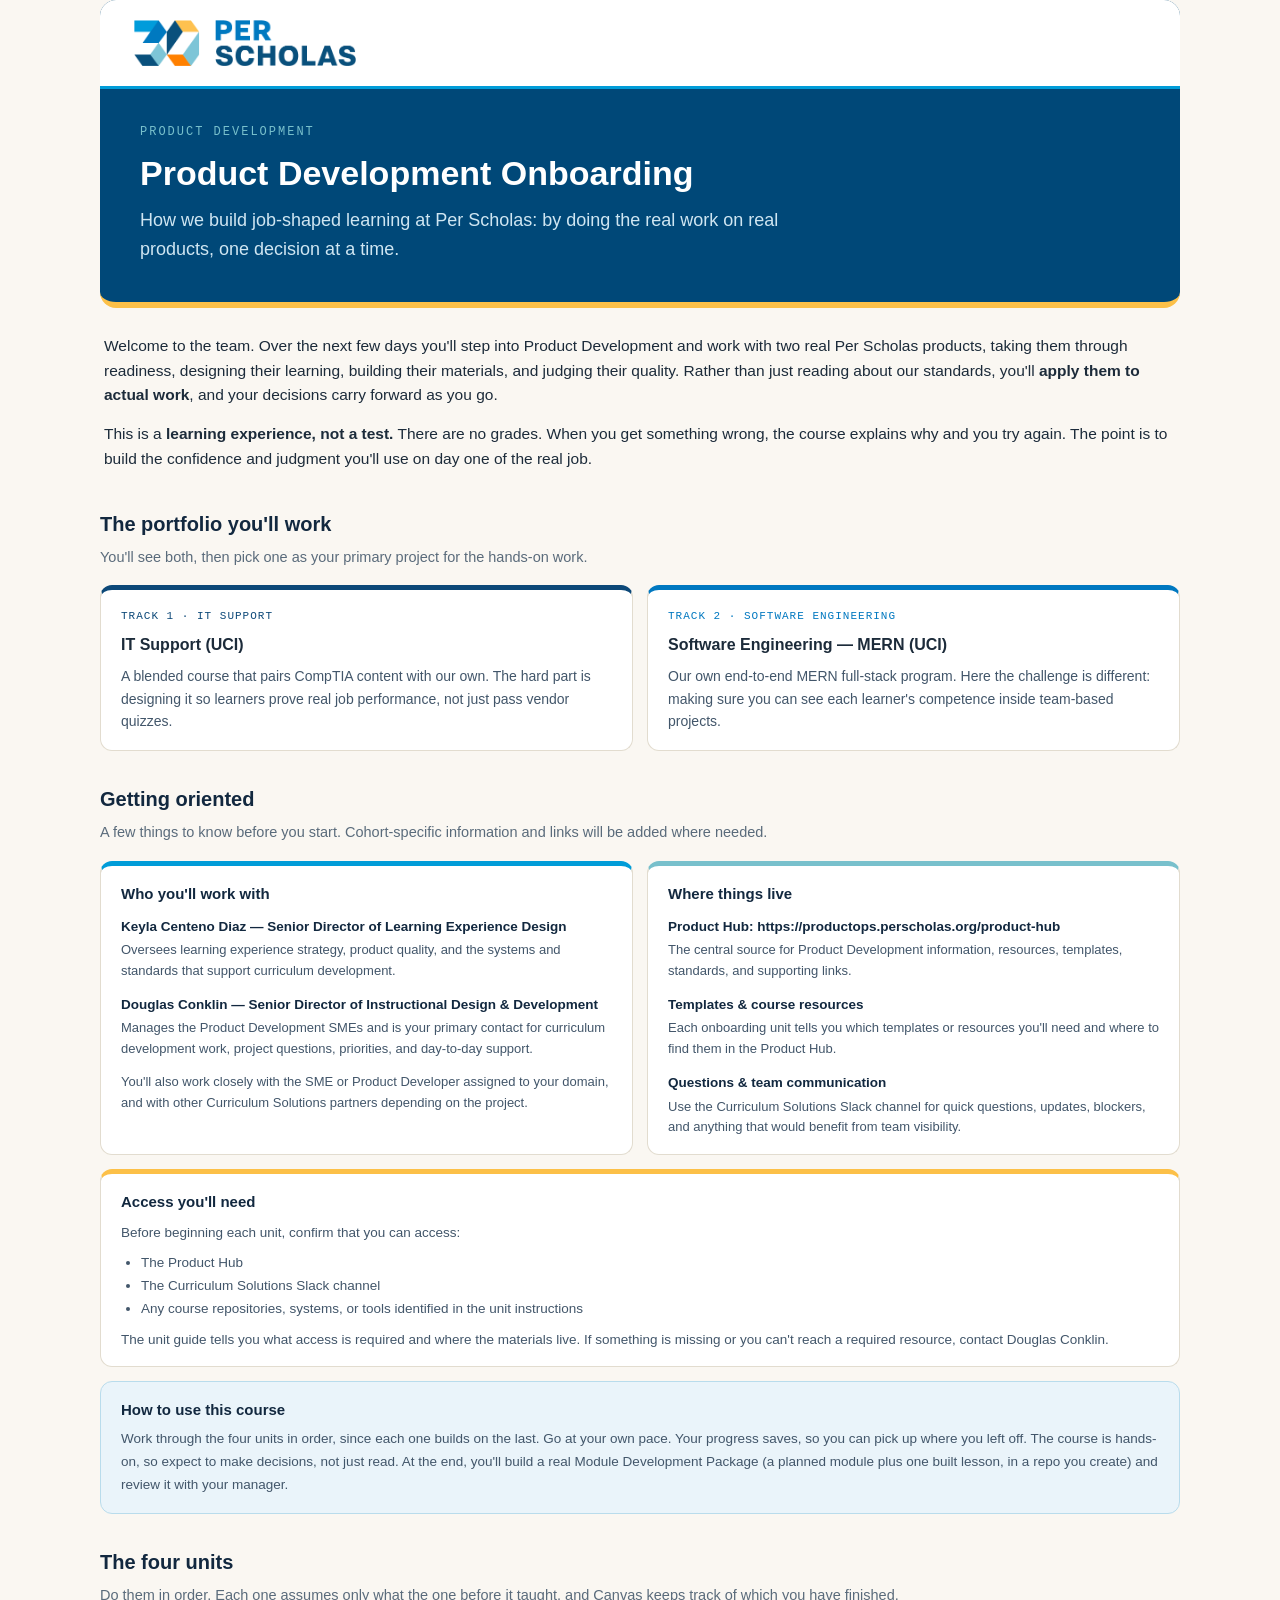
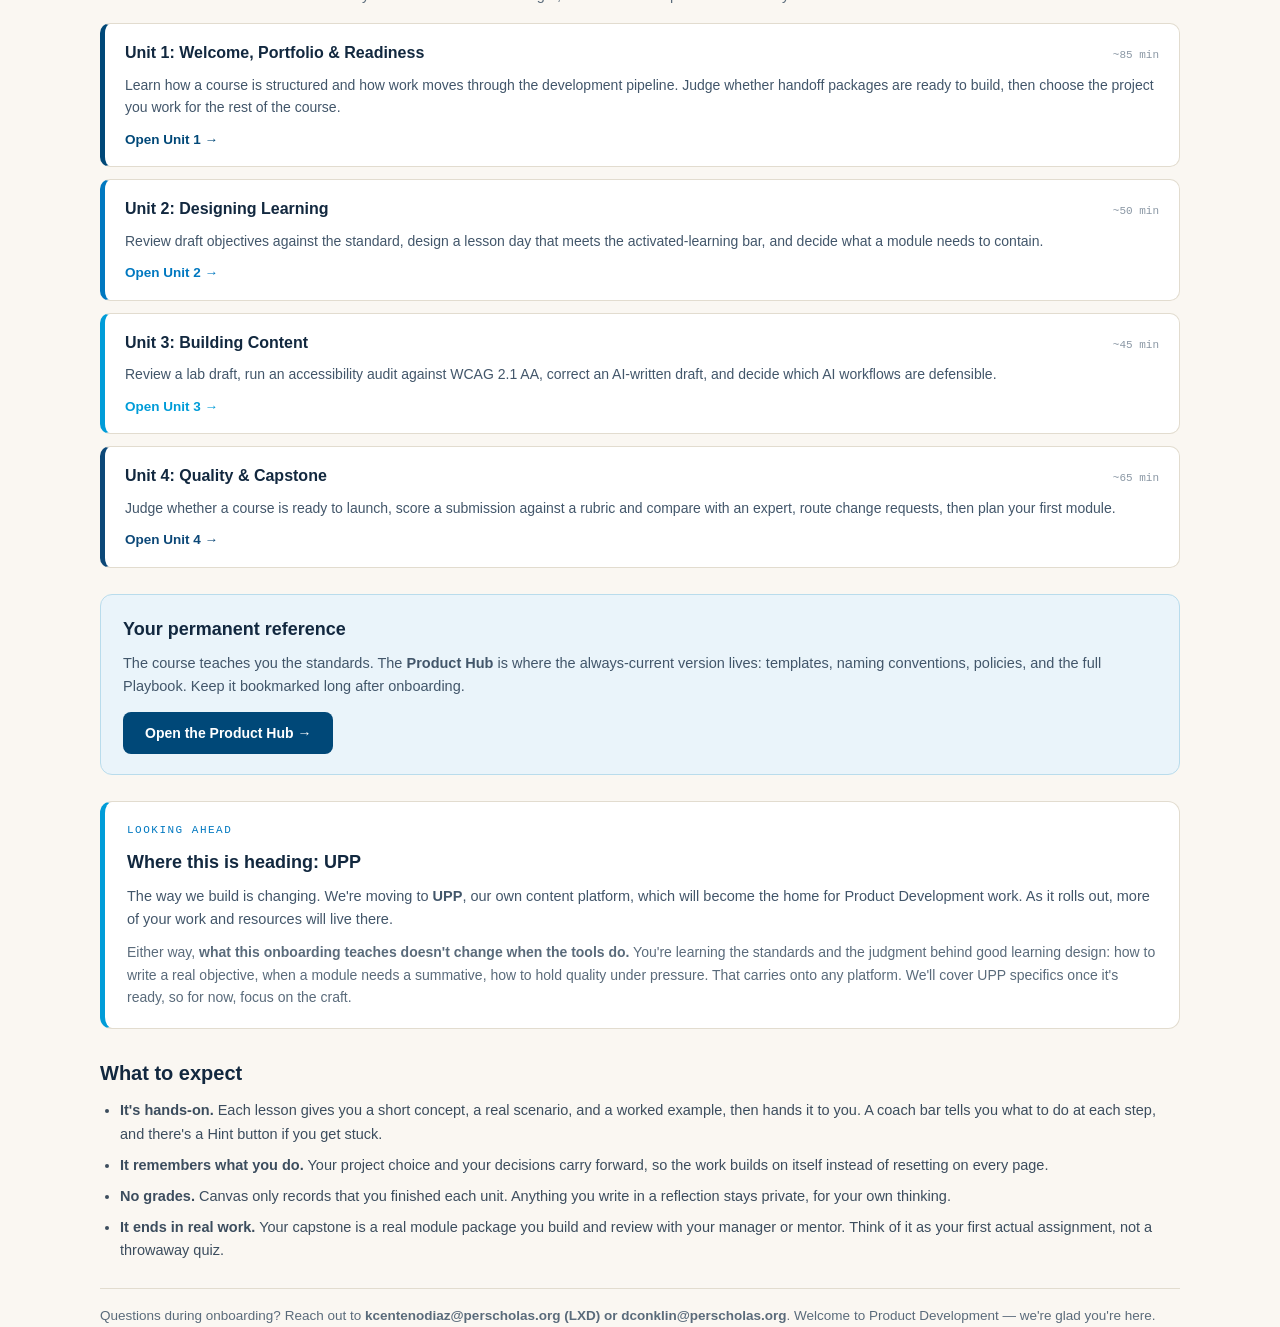
==== commit 87025c20: "Update index.html" ====
--- a/index.html
+++ b/index.html
@@ -85,51 +85,44 @@
     <p style="font-size:13.5px;color:#42566a;margin:0;line-height:1.7;">Work through the four units in order, since each one builds on the last. Go at your own pace. Your progress saves, so you can pick up where you left off. The course is hands-on, so expect to make decisions, not just read. At the end, you'll build a real Module Development Package (a planned module plus one built lesson, in a repo you create) and review it with your manager.</p>
   </div>
 
-  <h2 style="font-size:20px;margin:32px 0 6px;color:#12283f;">How the four units build</h2>
-  <p style="font-size:14.5px;color:#5a6b7b;margin:0 0 16px;">Each unit assumes only what the one before it taught, so start with Unit 1.</p>
+  <h2 style="font-size:20px;margin:32px 0 6px;color:#12283f;">The four units</h2>
+  <p style="font-size:14.5px;color:#5a6b7b;margin:0 0 16px;">Do them in order. Each one assumes only what the one before it taught, and Canvas keeps track of which you have finished.</p>
 
-  <div style="background:#ffffff;border:1px solid #e2dccf;border-left:5px solid #004878;border-radius:10px;padding:16px 20px;margin-bottom:12px;">
+  <a href="unit1.html" style="display:block;text-decoration:none;background:#ffffff;border:1px solid #e2dccf;border-left:5px solid #004878;border-radius:10px;padding:16px 20px;margin-bottom:12px;">
     <div style="display:flex;justify-content:space-between;flex-wrap:wrap;align-items:baseline;gap:8px;">
-      <div style="font-weight:bold;font-size:16px;color:#12283f;">Unit 1 &middot; Welcome, Portfolio &amp; Readiness</div>
+      <div style="font-weight:bold;font-size:16px;color:#12283f;">Unit 1: Welcome, Portfolio & Readiness</div>
       <div style="font-family:'Courier New',monospace;font-size:11px;color:#8a97a4;">~85 min</div>
     </div>
-    <p style="font-size:14px;color:#42566a;margin:8px 0 12px;">Meet the team and the portfolio, learn how a course is structured, run both projects through the readiness gates, and choose your primary project.</p>
-  </div>
+    <p style="font-size:14px;color:#42566a;margin:8px 0 10px;">Learn how a course is structured and how work moves through the development pipeline. Judge whether handoff packages are ready to build, then choose the project you work for the rest of the course.</p>
+    <div style="font-size:13.5px;font-weight:bold;color:#004878;">Open Unit 1 &rarr;</div>
+  </a>
 
-  <div style="background:#ffffff;border:1px solid #e2dccf;border-left:5px solid #0078c0;border-radius:10px;padding:16px 20px;margin-bottom:12px;">
+  <a href="unit2.html" style="display:block;text-decoration:none;background:#ffffff;border:1px solid #e2dccf;border-left:5px solid #0078c0;border-radius:10px;padding:16px 20px;margin-bottom:12px;">
     <div style="display:flex;justify-content:space-between;flex-wrap:wrap;align-items:baseline;gap:8px;">
-      <div style="font-weight:bold;font-size:16px;color:#12283f;">Unit 2 &middot; Designing Learning</div>
+      <div style="font-weight:bold;font-size:16px;color:#12283f;">Unit 2: Designing Learning</div>
       <div style="font-family:'Courier New',monospace;font-size:11px;color:#8a97a4;">~50 min</div>
     </div>
-    <p style="font-size:14px;color:#42566a;margin:8px 0 12px;">Design for your chosen project. You'll review objectives, build a lesson day against the activated-learning bar, and check assessments, with your Unit 1 decisions carrying forward.</p>
-  </div>
+    <p style="font-size:14px;color:#42566a;margin:8px 0 10px;">Review draft objectives against the standard, design a lesson day that meets the activated-learning bar, and decide what a module needs to contain.</p>
+    <div style="font-size:13.5px;font-weight:bold;color:#0078c0;">Open Unit 2 &rarr;</div>
+  </a>
 
-  <div style="background:#ffffff;border:1px solid #e2dccf;border-left:5px solid #009cd8;border-radius:10px;padding:16px 20px;margin-bottom:12px;">
+  <a href="unit3.html" style="display:block;text-decoration:none;background:#ffffff;border:1px solid #e2dccf;border-left:5px solid #009cd8;border-radius:10px;padding:16px 20px;margin-bottom:12px;">
     <div style="display:flex;justify-content:space-between;flex-wrap:wrap;align-items:baseline;gap:8px;">
-      <div style="font-weight:bold;font-size:16px;color:#12283f;">Unit 3 &middot; Building Content</div>
+      <div style="font-weight:bold;font-size:16px;color:#12283f;">Unit 3: Building Content</div>
       <div style="font-family:'Courier New',monospace;font-size:11px;color:#8a97a4;">~45 min</div>
     </div>
-    <p style="font-size:14px;color:#42566a;margin:8px 0 12px;">Develop real materials on your project: review a performance task, run an accessibility audit, red-pen an AI draft, and set the rules for responsible AI use.</p>
-  </div>
+    <p style="font-size:14px;color:#42566a;margin:8px 0 10px;">Review a lab draft, run an accessibility audit against WCAG 2.1 AA, correct an AI-written draft, and decide which AI workflows are defensible.</p>
+    <div style="font-size:13.5px;font-weight:bold;color:#009cd8;">Open Unit 3 &rarr;</div>
+  </a>
 
-  <div style="background:#ffffff;border:1px solid #e2dccf;border-left:5px solid #0c4878;border-radius:10px;padding:16px 20px;margin-bottom:12px;">
+  <a href="unit4.html" style="display:block;text-decoration:none;background:#ffffff;border:1px solid #e2dccf;border-left:5px solid #0c4878;border-radius:10px;padding:16px 20px;margin-bottom:12px;">
     <div style="display:flex;justify-content:space-between;flex-wrap:wrap;align-items:baseline;gap:8px;">
-      <div style="font-weight:bold;font-size:16px;color:#12283f;">Unit 4 &middot; Quality &amp; Your First Module</div>
+      <div style="font-weight:bold;font-size:16px;color:#12283f;">Unit 4: Quality & Capstone</div>
       <div style="font-family:'Courier New',monospace;font-size:11px;color:#8a97a4;">~65 min</div>
     </div>
-    <p style="font-size:14px;color:#42566a;margin:8px 0 12px;">Judge launch readiness, calibrate at the QA desk, and handle a real change request. Then plan your own module and build your capstone package to review with your manager.</p>
-  </div>
-
-  <div style="background:#004878;border-radius:12px;padding:22px 26px;margin:24px 0;border-bottom:5px solid #fcc048;">
-    <div style="font-size:17px;color:#ffffff;font-weight:bold;margin-bottom:6px;">Start here</div>
-    <p style="font-size:14px;color:#cfe6f2;margin:0 0 16px;">Work through the units in order. Your progress carries across all four, and Canvas records which ones you have completed.</p>
-    <a href="unit1.html" style="display:inline-block;background:#fcc048;color:#12283f;text-decoration:none;font-weight:bold;font-size:15px;padding:12px 26px;border-radius:8px;">Open Unit 1 &rarr;</a>
-    <div style="margin-top:14px;font-size:13.5px;">
-      <a href="unit2.html" style="color:#cfe6f2;margin-right:16px;">Unit 2 &rarr;</a>
-      <a href="unit3.html" style="color:#cfe6f2;margin-right:16px;">Unit 3 &rarr;</a>
-      <a href="unit4.html" style="color:#cfe6f2;">Unit 4 &rarr;</a>
-    </div>
-  </div>
+    <p style="font-size:14px;color:#42566a;margin:8px 0 10px;">Judge whether a course is ready to launch, score a submission against a rubric and compare with an expert, route change requests, then plan your first module.</p>
+    <div style="font-size:13.5px;font-weight:bold;color:#0c4878;">Open Unit 4 &rarr;</div>
+  </a>
 
   <div style="background:#eaf4fa;border:1px solid #b9dcec;border-radius:12px;padding:20px 22px;margin:26px 0;">
     <h2 style="font-size:18px;margin:0 0 8px;color:#12283f;">Your permanent reference</h2>
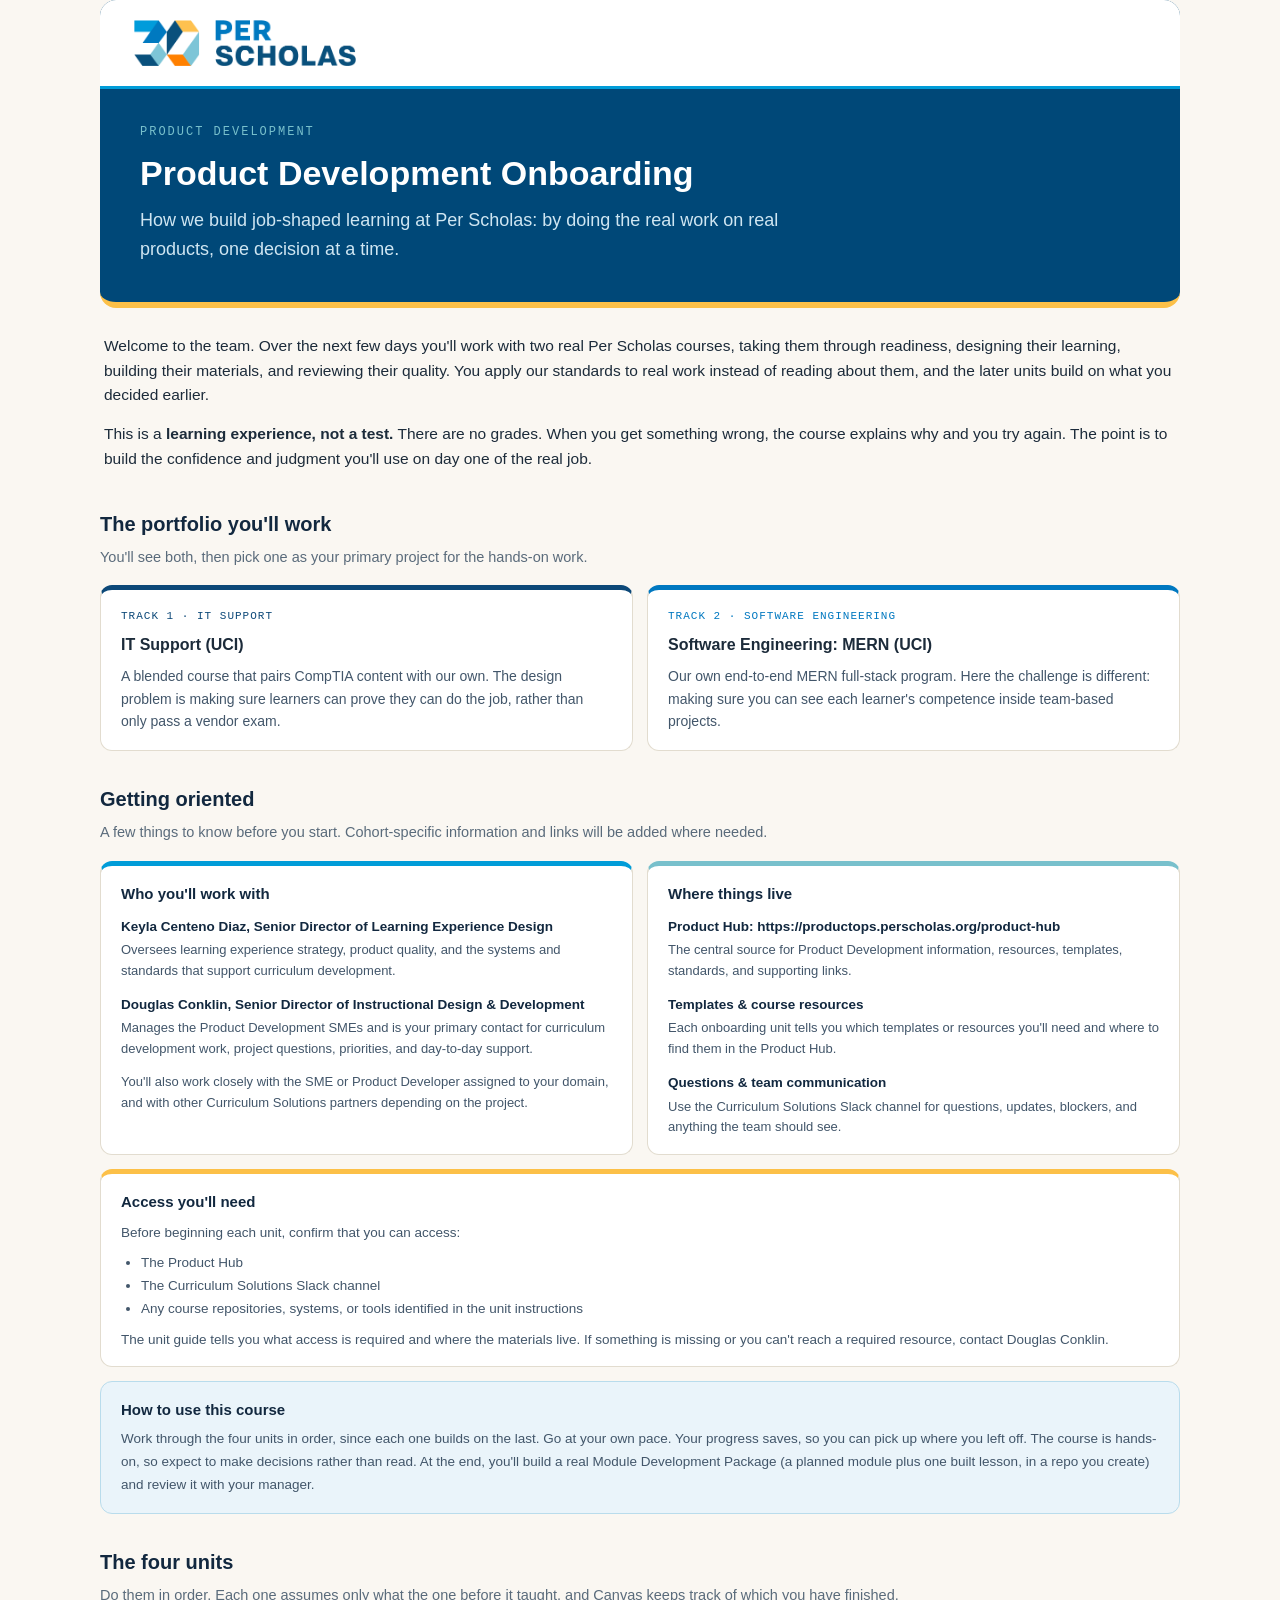
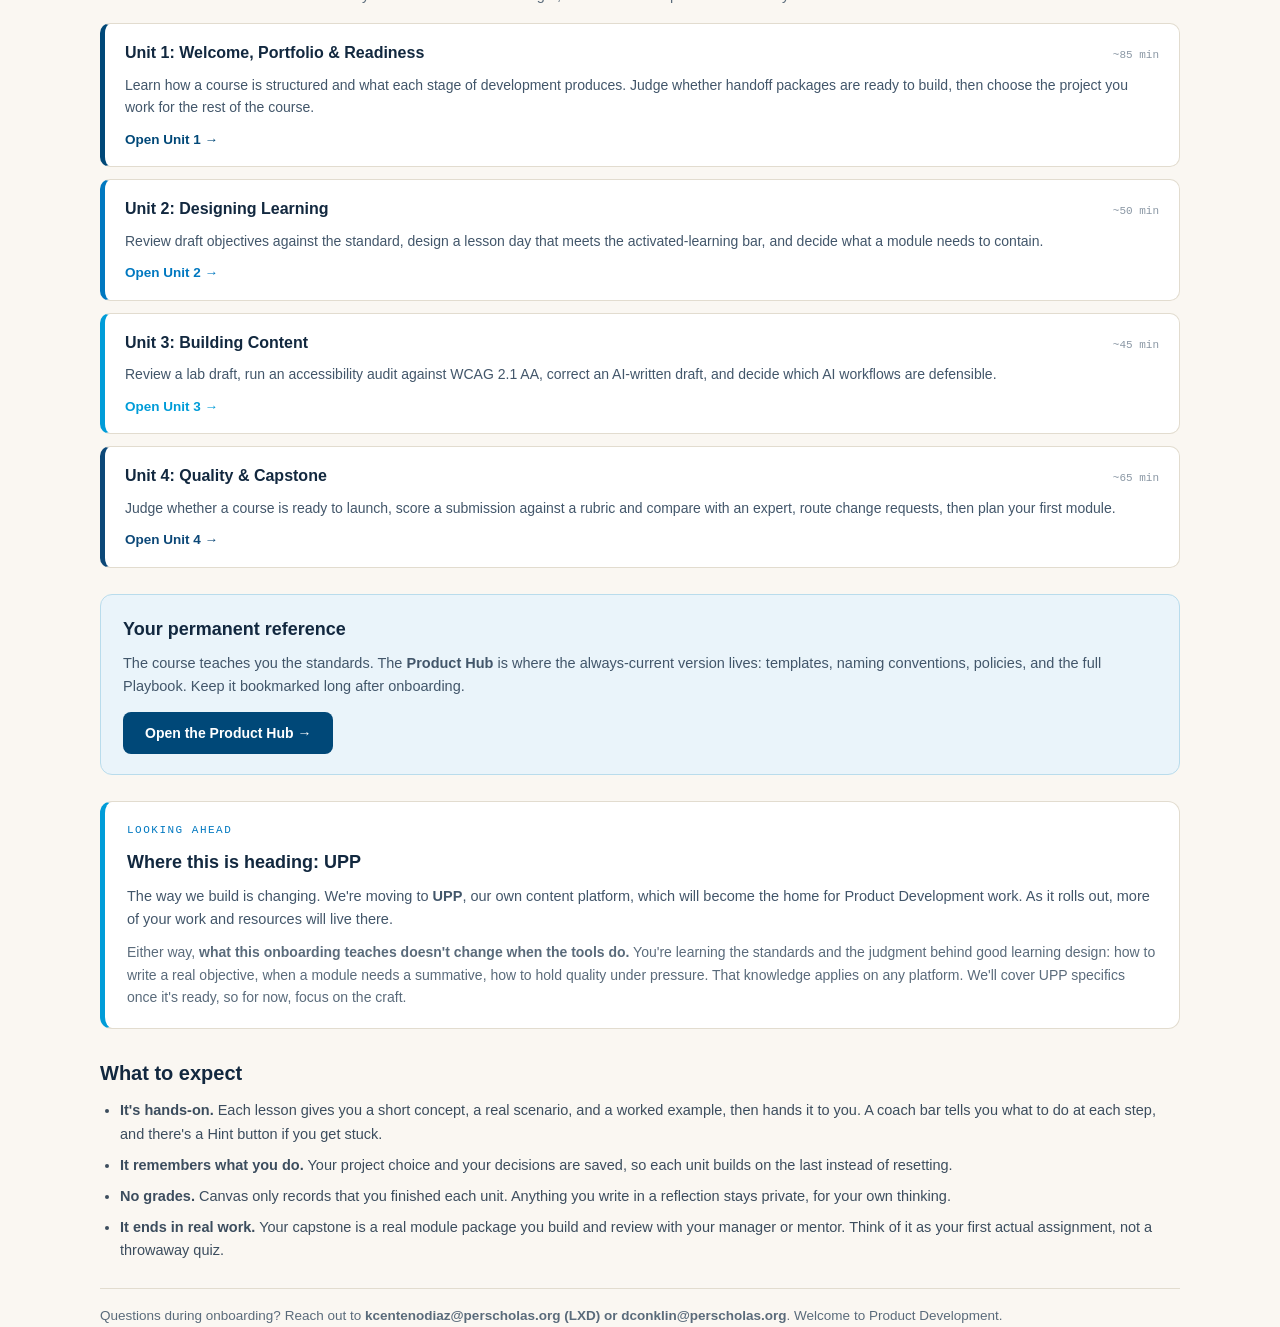
==== commit bf7e1ae6: "Revise onboarding text for clarity and accuracy" ====
--- a/index.html
+++ b/index.html
@@ -25,7 +25,7 @@
   </div>
 
   <div style="padding:26px 4px 6px;">
-    <p style="font-size:15.5px;margin:0 0 14px;">Welcome to the team. Over the next few days you'll step into Product Development and work with two real Per Scholas products, taking them through readiness, designing their learning, building their materials, and judging their quality. Rather than just reading about our standards, you'll <strong>apply them to actual work</strong>, and your decisions carry forward as you go.</p>
+    <p style="font-size:15.5px;margin:0 0 14px;">Welcome to the team. Over the next few days you'll work with two real Per Scholas courses, taking them through readiness, designing their learning, building their materials, and reviewing their quality. You apply our standards to real work instead of reading about them, and the later units build on what you decided earlier.</p>
     <p style="font-size:15.5px;margin:0;">This is a <strong>learning experience, not a test.</strong> There are no grades. When you get something wrong, the course explains why and you try again. The point is to build the confidence and judgment you'll use on day one of the real job.</p>
   </div>
 
@@ -36,11 +36,11 @@
     <div style="flex:1 1 340px;background:#ffffff;border:1px solid #e2dccf;border-radius:12px;border-top:5px solid #0c4878;padding:18px 20px;">
       <div style="font-family:'Courier New',monospace;font-size:11px;letter-spacing:1px;color:#0c4878;text-transform:uppercase;margin-bottom:6px;">Track 1 &middot; IT Support</div>
       <div style="font-weight:bold;font-size:16px;margin-bottom:8px;">IT Support (UCI)</div>
-      <p style="font-size:14px;color:#42566a;margin:0;">A blended course that pairs CompTIA content with our own. The hard part is designing it so learners prove real job performance, not just pass vendor quizzes.</p>
+      <p style="font-size:14px;color:#42566a;margin:0;">A blended course that pairs CompTIA content with our own. The design problem is making sure learners can prove they can do the job, rather than only pass a vendor exam.</p>
     </div>
     <div style="flex:1 1 340px;background:#ffffff;border:1px solid #e2dccf;border-radius:12px;border-top:5px solid #0078c0;padding:18px 20px;">
       <div style="font-family:'Courier New',monospace;font-size:11px;letter-spacing:1px;color:#0078c0;text-transform:uppercase;margin-bottom:6px;">Track 2 &middot; Software Engineering</div>
-      <div style="font-weight:bold;font-size:16px;margin-bottom:8px;">Software Engineering — MERN (UCI)</div>
+      <div style="font-weight:bold;font-size:16px;margin-bottom:8px;">Software Engineering: MERN (UCI)</div>
       <p style="font-size:14px;color:#42566a;margin:0;">Our own end-to-end MERN full-stack program. Here the challenge is different: making sure you can see each learner's competence inside team-based projects.</p>
     </div>
   </div>
@@ -52,9 +52,9 @@
   <div style="display:flex;gap:14px;flex-wrap:wrap;margin-bottom:14px;">
     <div style="flex:1 1 300px;background:#ffffff;border:1px solid #e2dccf;border-radius:12px;border-top:5px solid #009cd8;padding:16px 20px;">
       <div style="font-weight:bold;font-size:15px;color:#12283f;margin-bottom:10px;">Who you'll work with</div>
-      <p style="font-size:13.5px;color:#12283f;margin:0 0 3px;font-weight:bold;">Keyla Centeno Diaz &mdash; Senior Director of Learning Experience Design</p>
+      <p style="font-size:13.5px;color:#12283f;margin:0 0 3px;font-weight:bold;">Keyla Centeno Diaz, Senior Director of Learning Experience Design</p>
       <p style="font-size:13px;color:#42566a;margin:0 0 12px;">Oversees learning experience strategy, product quality, and the systems and standards that support curriculum development.</p>
-      <p style="font-size:13.5px;color:#12283f;margin:0 0 3px;font-weight:bold;">Douglas Conklin &mdash; Senior Director of Instructional Design &amp; Development</p>
+      <p style="font-size:13.5px;color:#12283f;margin:0 0 3px;font-weight:bold;">Douglas Conklin, Senior Director of Instructional Design &amp; Development</p>
       <p style="font-size:13px;color:#42566a;margin:0 0 12px;">Manages the Product Development SMEs and is your primary contact for curriculum development work, project questions, priorities, and day-to-day support.</p>
       <p style="font-size:13px;color:#42566a;margin:0;">You'll also work closely with the SME or Product Developer assigned to your domain, and with other Curriculum Solutions partners depending on the project.</p>
     </div>
@@ -65,7 +65,7 @@
       <p style="font-size:13.5px;color:#12283f;margin:0 0 3px;font-weight:bold;">Templates &amp; course resources</p>
       <p style="font-size:13px;color:#42566a;margin:0 0 12px;">Each onboarding unit tells you which templates or resources you'll need and where to find them in the Product Hub.</p>
       <p style="font-size:13.5px;color:#12283f;margin:0 0 3px;font-weight:bold;">Questions &amp; team communication</p>
-      <p style="font-size:13px;color:#42566a;margin:0;">Use the Curriculum Solutions Slack channel for quick questions, updates, blockers, and anything that would benefit from team visibility.</p>
+      <p style="font-size:13px;color:#42566a;margin:0;">Use the Curriculum Solutions Slack channel for questions, updates, blockers, and anything the team should see.</p>
     </div>
   </div>
 
@@ -82,7 +82,7 @@
 
   <div style="background:#eaf4fa;border:1px solid #b9dcec;border-radius:12px;padding:16px 20px;margin-bottom:8px;">
     <div style="font-weight:bold;font-size:15px;color:#12283f;margin-bottom:6px;">How to use this course</div>
-    <p style="font-size:13.5px;color:#42566a;margin:0;line-height:1.7;">Work through the four units in order, since each one builds on the last. Go at your own pace. Your progress saves, so you can pick up where you left off. The course is hands-on, so expect to make decisions, not just read. At the end, you'll build a real Module Development Package (a planned module plus one built lesson, in a repo you create) and review it with your manager.</p>
+    <p style="font-size:13.5px;color:#42566a;margin:0;line-height:1.7;">Work through the four units in order, since each one builds on the last. Go at your own pace. Your progress saves, so you can pick up where you left off. The course is hands-on, so expect to make decisions rather than read. At the end, you'll build a real Module Development Package (a planned module plus one built lesson, in a repo you create) and review it with your manager.</p>
   </div>
 
   <h2 style="font-size:20px;margin:32px 0 6px;color:#12283f;">The four units</h2>
@@ -93,7 +93,7 @@
       <div style="font-weight:bold;font-size:16px;color:#12283f;">Unit 1: Welcome, Portfolio & Readiness</div>
       <div style="font-family:'Courier New',monospace;font-size:11px;color:#8a97a4;">~85 min</div>
     </div>
-    <p style="font-size:14px;color:#42566a;margin:8px 0 10px;">Learn how a course is structured and how work moves through the development pipeline. Judge whether handoff packages are ready to build, then choose the project you work for the rest of the course.</p>
+    <p style="font-size:14px;color:#42566a;margin:8px 0 10px;">Learn how a course is structured and what each stage of development produces. Judge whether handoff packages are ready to build, then choose the project you work for the rest of the course.</p>
     <div style="font-size:13.5px;font-weight:bold;color:#004878;">Open Unit 1 &rarr;</div>
   </a>
 
@@ -134,19 +134,19 @@
     <div style="font-family:'Courier New',monospace;font-size:11px;letter-spacing:1.5px;color:#0078c0;text-transform:uppercase;margin-bottom:8px;">Looking ahead</div>
     <h2 style="font-size:18px;margin:0 0 8px;color:#12283f;">Where this is heading: UPP</h2>
     <p style="font-size:14.5px;color:#42566a;margin:0 0 10px;">The way we build is changing. We're moving to <strong>UPP</strong>, our own content platform, which will become the home for Product Development work. As it rolls out, more of your work and resources will live there.</p>
-    <p style="font-size:14px;color:#5a6b7b;margin:0;">Either way, <strong>what this onboarding teaches doesn't change when the tools do.</strong> You're learning the standards and the judgment behind good learning design: how to write a real objective, when a module needs a summative, how to hold quality under pressure. That carries onto any platform. We'll cover UPP specifics once it's ready, so for now, focus on the craft.</p>
+    <p style="font-size:14px;color:#5a6b7b;margin:0;">Either way, <strong>what this onboarding teaches doesn't change when the tools do.</strong> You're learning the standards and the judgment behind good learning design: how to write a real objective, when a module needs a summative, how to hold quality under pressure. That knowledge applies on any platform. We'll cover UPP specifics once it's ready, so for now, focus on the craft.</p>
   </div>
 
   <h2 style="font-size:20px;margin:28px 0 10px;color:#12283f;">What to expect</h2>
   <ul style="font-size:14.5px;color:#3c4d5e;padding-left:20px;margin:0 0 8px;">
     <li style="margin-bottom:8px;"><strong>It's hands-on.</strong> Each lesson gives you a short concept, a real scenario, and a worked example, then hands it to you. A coach bar tells you what to do at each step, and there's a Hint button if you get stuck.</li>
-    <li style="margin-bottom:8px;"><strong>It remembers what you do.</strong> Your project choice and your decisions carry forward, so the work builds on itself instead of resetting on every page.</li>
+    <li style="margin-bottom:8px;"><strong>It remembers what you do.</strong> Your project choice and your decisions are saved, so each unit builds on the last instead of resetting.</li>
     <li style="margin-bottom:8px;"><strong>No grades.</strong> Canvas only records that you finished each unit. Anything you write in a reflection stays private, for your own thinking.</li>
     <li style="margin-bottom:8px;"><strong>It ends in real work.</strong> Your capstone is a real module package you build and review with your manager or mentor. Think of it as your first actual assignment, not a throwaway quiz.</li>
   </ul>
 
   <div style="border-top:1px solid #e2dccf;margin-top:26px;padding-top:16px;">
-    <p style="font-size:13.5px;color:#5a6b7b;margin:0;">Questions during onboarding? Reach out to <strong>kcentenodiaz@perscholas.org (LXD) or dconklin@perscholas.org</strong>. Welcome to Product Development &mdash; we're glad you're here.</p>
+    <p style="font-size:13.5px;color:#5a6b7b;margin:0;">Questions during onboarding? Reach out to <strong>kcentenodiaz@perscholas.org (LXD) or dconklin@perscholas.org</strong>. Welcome to Product Development.</p>
   </div>
 
 </div>
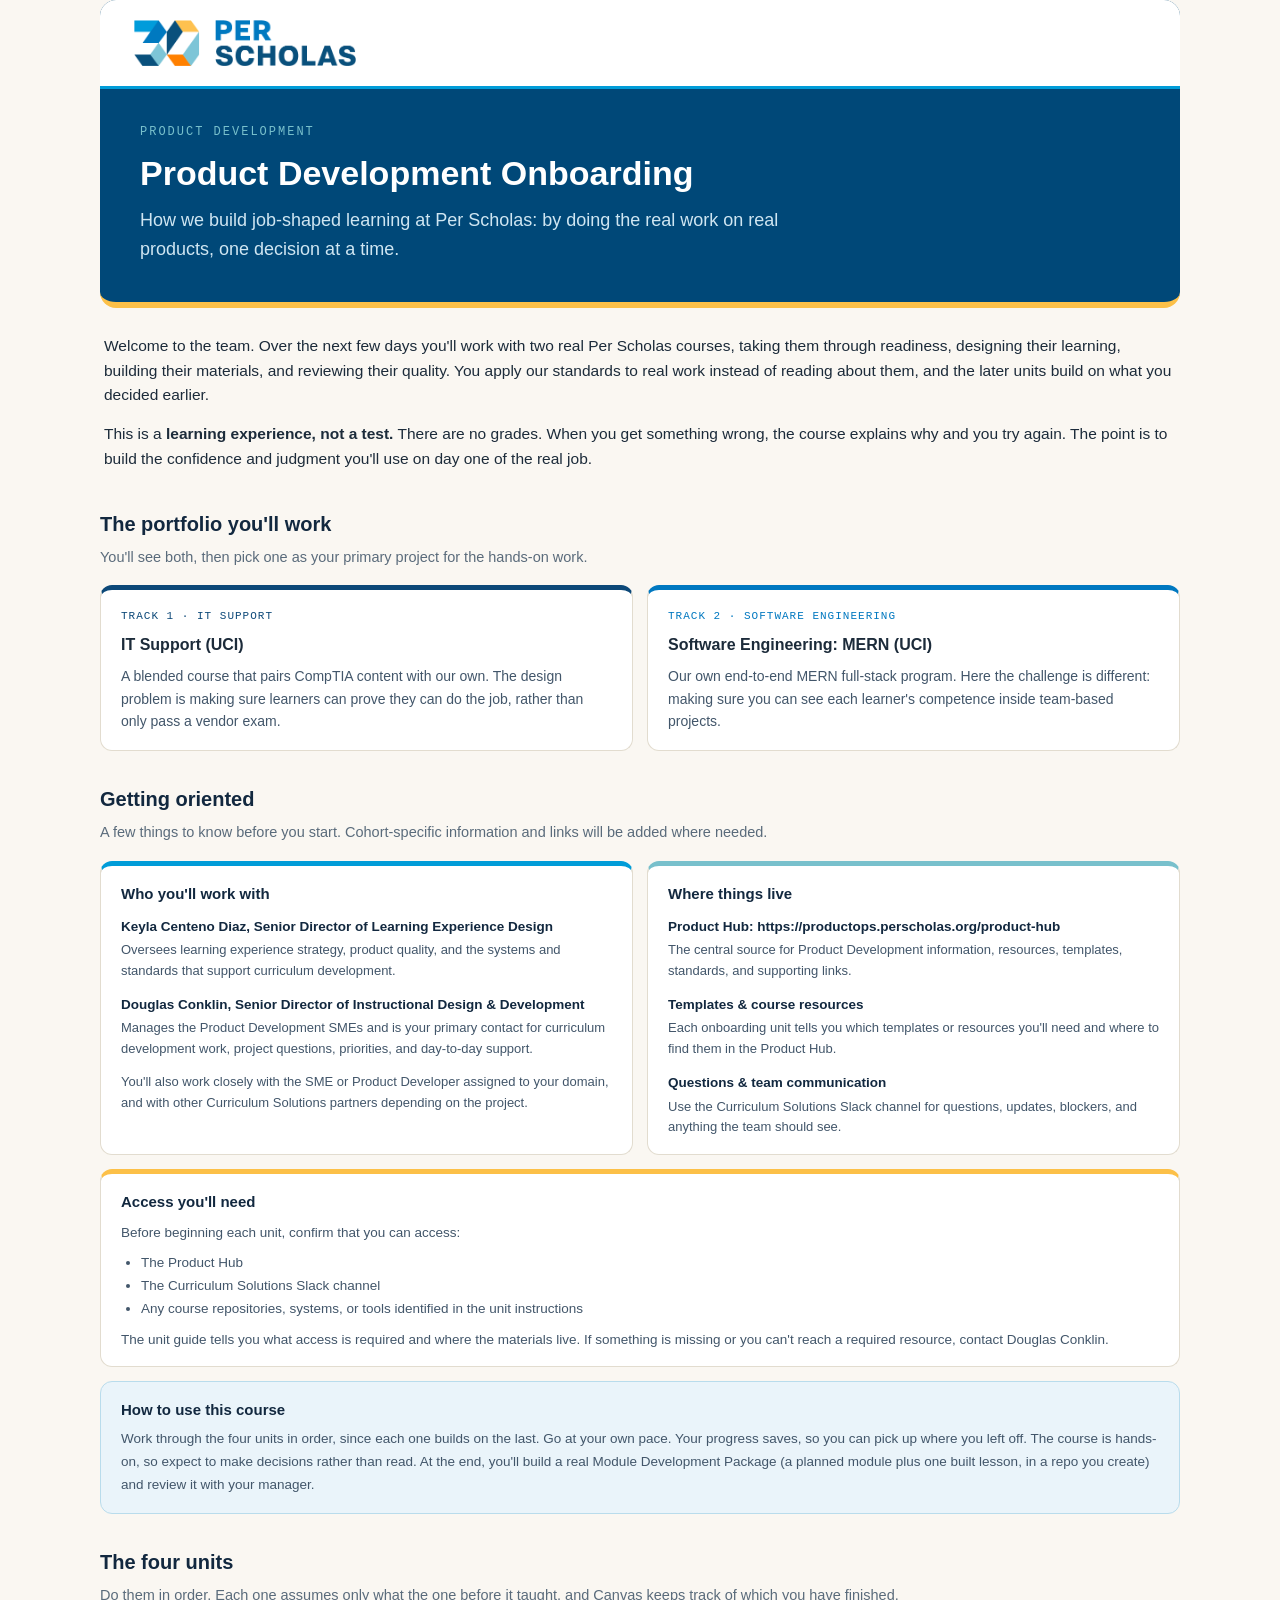
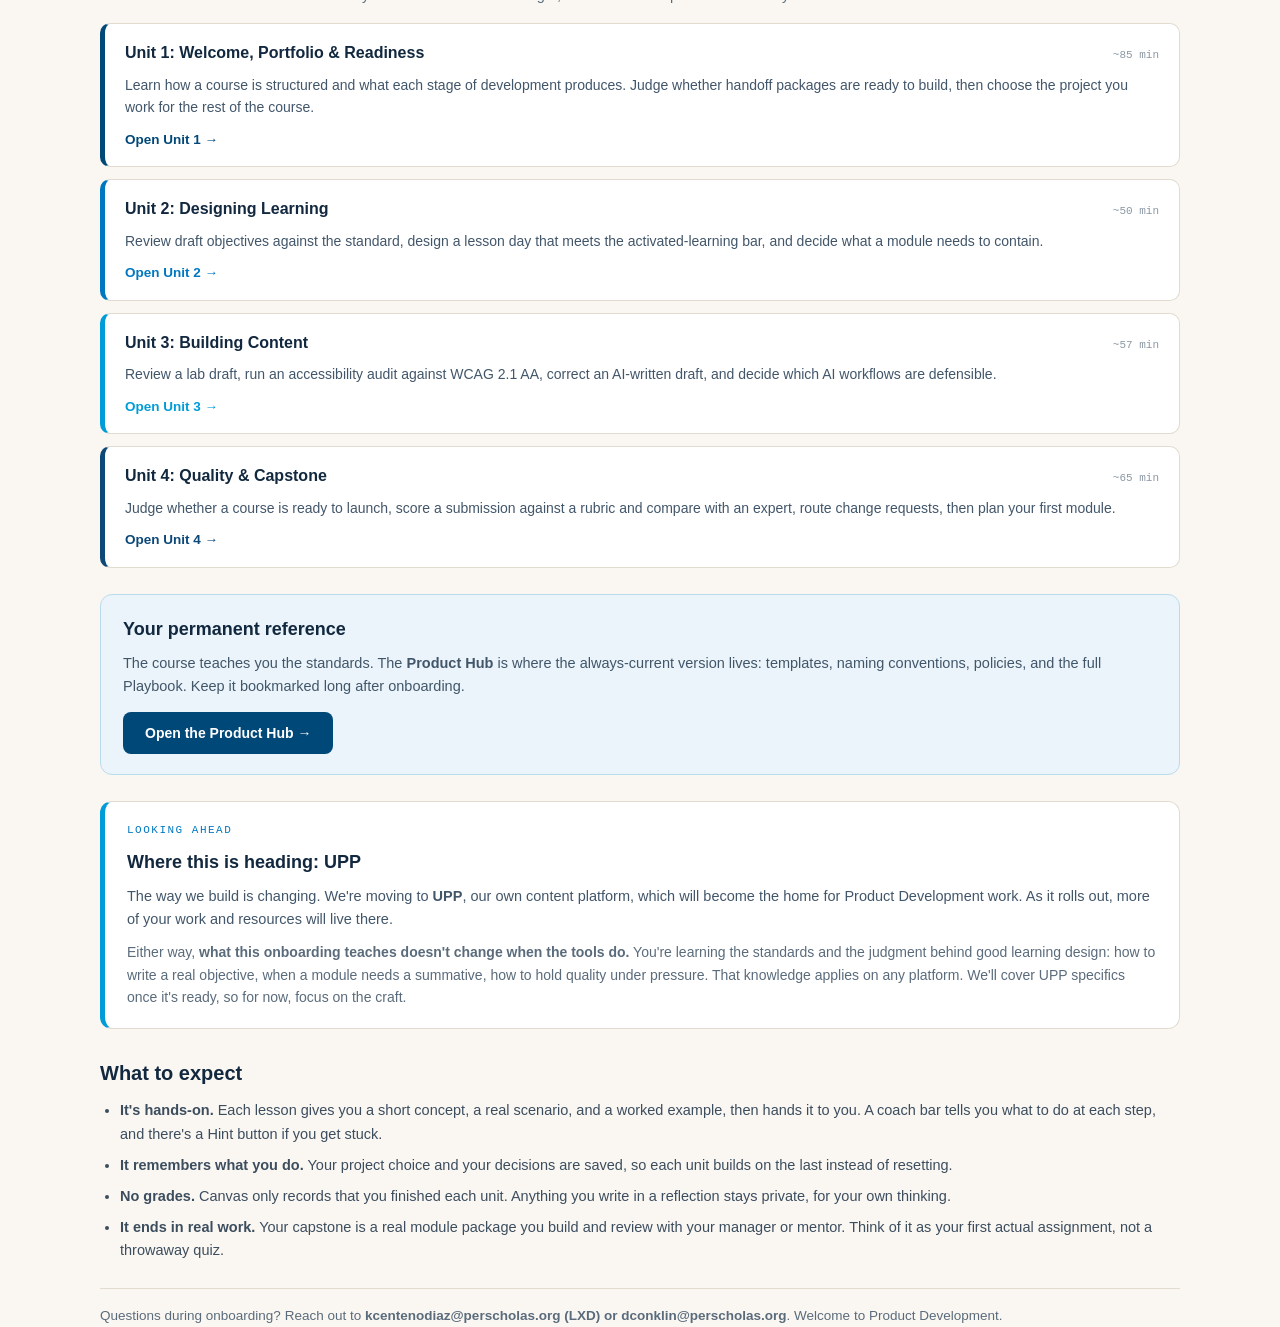
==== commit f5cc2419: "Update estimated time for Unit 3 to ~57 min" ====
--- a/index.html
+++ b/index.html
@@ -109,7 +109,7 @@
   <a href="unit3.html" style="display:block;text-decoration:none;background:#ffffff;border:1px solid #e2dccf;border-left:5px solid #009cd8;border-radius:10px;padding:16px 20px;margin-bottom:12px;">
     <div style="display:flex;justify-content:space-between;flex-wrap:wrap;align-items:baseline;gap:8px;">
       <div style="font-weight:bold;font-size:16px;color:#12283f;">Unit 3: Building Content</div>
-      <div style="font-family:'Courier New',monospace;font-size:11px;color:#8a97a4;">~45 min</div>
+      <div style="font-family:'Courier New',monospace;font-size:11px;color:#8a97a4;">~57 min</div>
     </div>
     <p style="font-size:14px;color:#42566a;margin:8px 0 10px;">Review a lab draft, run an accessibility audit against WCAG 2.1 AA, correct an AI-written draft, and decide which AI workflows are defensible.</p>
     <div style="font-size:13.5px;font-weight:bold;color:#009cd8;">Open Unit 3 &rarr;</div>
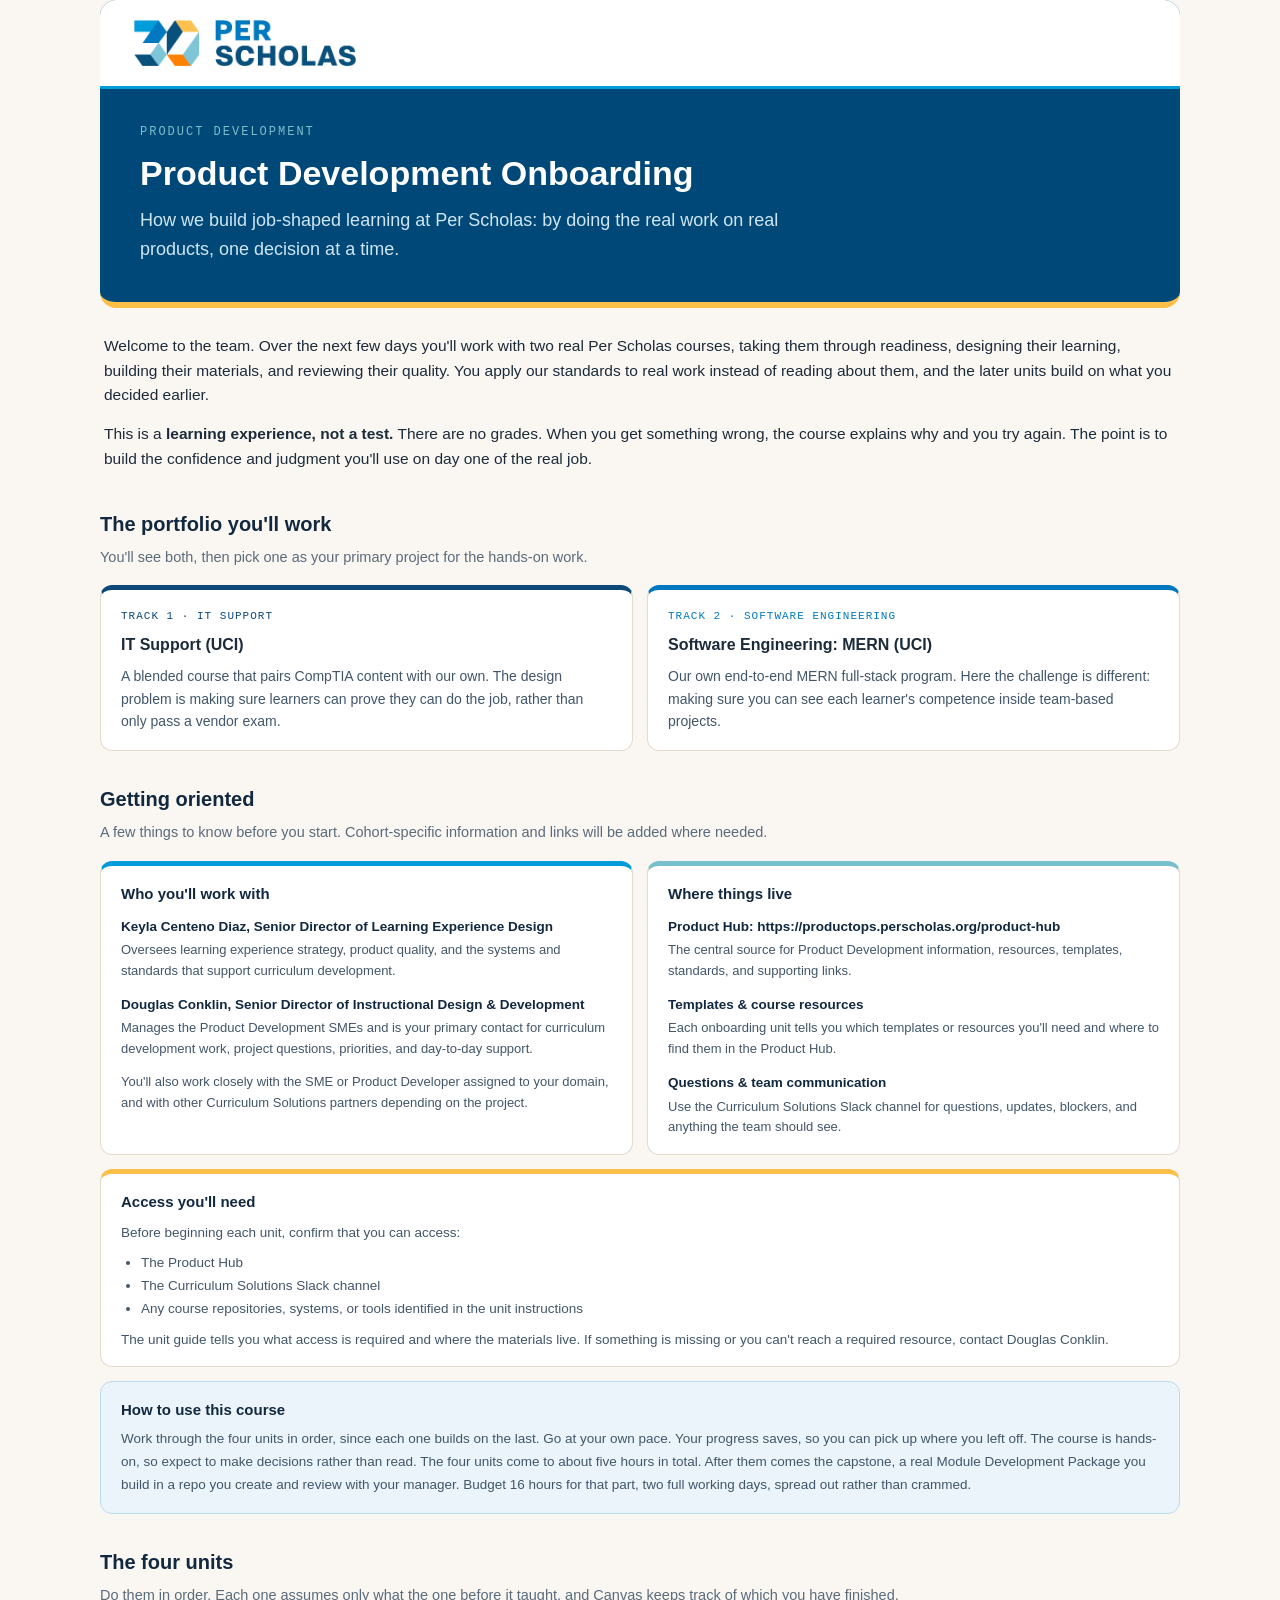
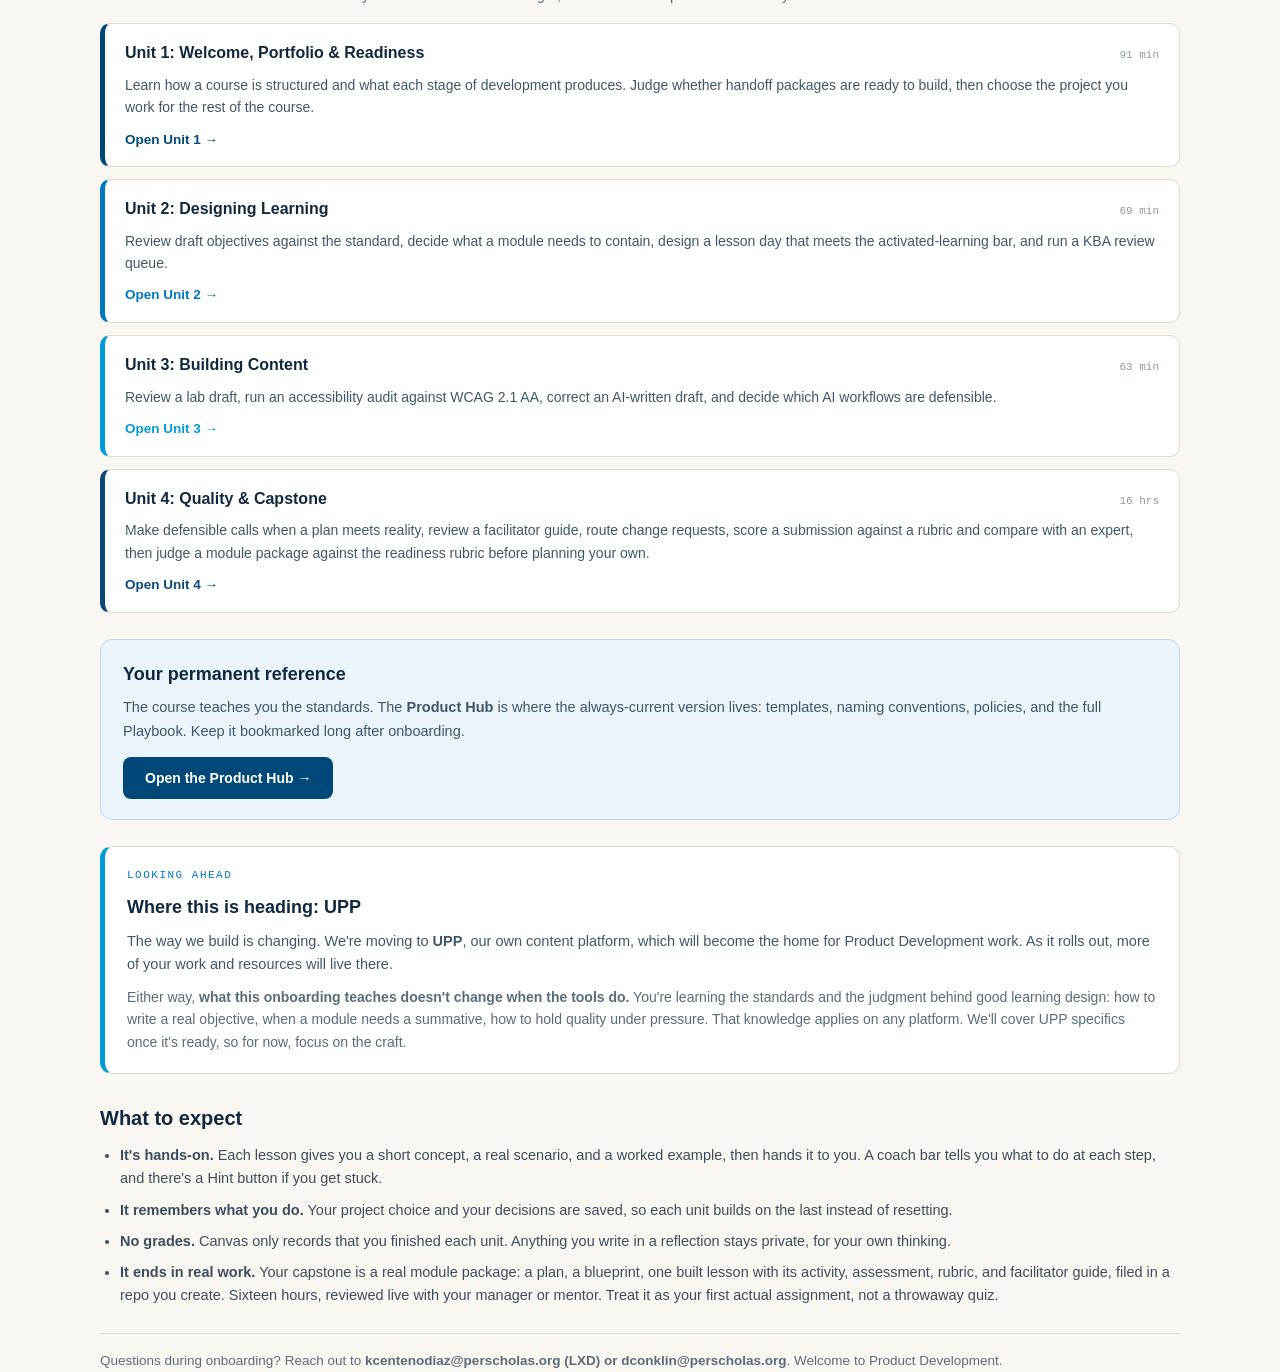
==== commit 3a3fb0e4: "fixes" ====
--- a/index.html
+++ b/index.html
@@ -82,7 +82,7 @@
 
   <div style="background:#eaf4fa;border:1px solid #b9dcec;border-radius:12px;padding:16px 20px;margin-bottom:8px;">
     <div style="font-weight:bold;font-size:15px;color:#12283f;margin-bottom:6px;">How to use this course</div>
-    <p style="font-size:13.5px;color:#42566a;margin:0;line-height:1.7;">Work through the four units in order, since each one builds on the last. Go at your own pace. Your progress saves, so you can pick up where you left off. The course is hands-on, so expect to make decisions rather than read. At the end, you'll build a real Module Development Package (a planned module plus one built lesson, in a repo you create) and review it with your manager.</p>
+    <p style="font-size:13.5px;color:#42566a;margin:0;line-height:1.7;">Work through the four units in order, since each one builds on the last. Go at your own pace. Your progress saves, so you can pick up where you left off. The course is hands-on, so expect to make decisions rather than read. The four units come to about five hours in total. After them comes the capstone, a real Module Development Package you build in a repo you create and review with your manager. Budget 16 hours for that part, two full working days, spread out rather than crammed.</p>
   </div>
 
   <h2 style="font-size:20px;margin:32px 0 6px;color:#12283f;">The four units</h2>
@@ -91,7 +91,7 @@
   <a href="unit1.html" style="display:block;text-decoration:none;background:#ffffff;border:1px solid #e2dccf;border-left:5px solid #004878;border-radius:10px;padding:16px 20px;margin-bottom:12px;">
     <div style="display:flex;justify-content:space-between;flex-wrap:wrap;align-items:baseline;gap:8px;">
       <div style="font-weight:bold;font-size:16px;color:#12283f;">Unit 1: Welcome, Portfolio & Readiness</div>
-      <div style="font-family:'Courier New',monospace;font-size:11px;color:#8a97a4;">~85 min</div>
+      <div style="font-family:'Courier New',monospace;font-size:11px;color:#8a97a4;">91 min</div>
     </div>
     <p style="font-size:14px;color:#42566a;margin:8px 0 10px;">Learn how a course is structured and what each stage of development produces. Judge whether handoff packages are ready to build, then choose the project you work for the rest of the course.</p>
     <div style="font-size:13.5px;font-weight:bold;color:#004878;">Open Unit 1 &rarr;</div>
@@ -100,16 +100,16 @@
   <a href="unit2.html" style="display:block;text-decoration:none;background:#ffffff;border:1px solid #e2dccf;border-left:5px solid #0078c0;border-radius:10px;padding:16px 20px;margin-bottom:12px;">
     <div style="display:flex;justify-content:space-between;flex-wrap:wrap;align-items:baseline;gap:8px;">
       <div style="font-weight:bold;font-size:16px;color:#12283f;">Unit 2: Designing Learning</div>
-      <div style="font-family:'Courier New',monospace;font-size:11px;color:#8a97a4;">~50 min</div>
+      <div style="font-family:'Courier New',monospace;font-size:11px;color:#8a97a4;">69 min</div>
     </div>
-    <p style="font-size:14px;color:#42566a;margin:8px 0 10px;">Review draft objectives against the standard, design a lesson day that meets the activated-learning bar, and decide what a module needs to contain.</p>
+    <p style="font-size:14px;color:#42566a;margin:8px 0 10px;">Review draft objectives against the standard, decide what a module needs to contain, design a lesson day that meets the activated-learning bar, and run a KBA review queue.</p>
     <div style="font-size:13.5px;font-weight:bold;color:#0078c0;">Open Unit 2 &rarr;</div>
   </a>
 
   <a href="unit3.html" style="display:block;text-decoration:none;background:#ffffff;border:1px solid #e2dccf;border-left:5px solid #009cd8;border-radius:10px;padding:16px 20px;margin-bottom:12px;">
     <div style="display:flex;justify-content:space-between;flex-wrap:wrap;align-items:baseline;gap:8px;">
       <div style="font-weight:bold;font-size:16px;color:#12283f;">Unit 3: Building Content</div>
-      <div style="font-family:'Courier New',monospace;font-size:11px;color:#8a97a4;">~57 min</div>
+      <div style="font-family:'Courier New',monospace;font-size:11px;color:#8a97a4;">63 min</div>
     </div>
     <p style="font-size:14px;color:#42566a;margin:8px 0 10px;">Review a lab draft, run an accessibility audit against WCAG 2.1 AA, correct an AI-written draft, and decide which AI workflows are defensible.</p>
     <div style="font-size:13.5px;font-weight:bold;color:#009cd8;">Open Unit 3 &rarr;</div>
@@ -118,9 +118,9 @@
   <a href="unit4.html" style="display:block;text-decoration:none;background:#ffffff;border:1px solid #e2dccf;border-left:5px solid #0c4878;border-radius:10px;padding:16px 20px;margin-bottom:12px;">
     <div style="display:flex;justify-content:space-between;flex-wrap:wrap;align-items:baseline;gap:8px;">
       <div style="font-weight:bold;font-size:16px;color:#12283f;">Unit 4: Quality & Capstone</div>
-      <div style="font-family:'Courier New',monospace;font-size:11px;color:#8a97a4;">~65 min</div>
+      <div style="font-family:'Courier New',monospace;font-size:11px;color:#8a97a4;">16 hrs</div>
     </div>
-    <p style="font-size:14px;color:#42566a;margin:8px 0 10px;">Judge whether a course is ready to launch, score a submission against a rubric and compare with an expert, route change requests, then plan your first module.</p>
+    <p style="font-size:14px;color:#42566a;margin:8px 0 10px;">Make defensible calls when a plan meets reality, review a facilitator guide, route change requests, score a submission against a rubric and compare with an expert, then judge a module package against the readiness rubric before planning your own.</p>
     <div style="font-size:13.5px;font-weight:bold;color:#0c4878;">Open Unit 4 &rarr;</div>
   </a>
 
@@ -142,7 +142,7 @@
     <li style="margin-bottom:8px;"><strong>It's hands-on.</strong> Each lesson gives you a short concept, a real scenario, and a worked example, then hands it to you. A coach bar tells you what to do at each step, and there's a Hint button if you get stuck.</li>
     <li style="margin-bottom:8px;"><strong>It remembers what you do.</strong> Your project choice and your decisions are saved, so each unit builds on the last instead of resetting.</li>
     <li style="margin-bottom:8px;"><strong>No grades.</strong> Canvas only records that you finished each unit. Anything you write in a reflection stays private, for your own thinking.</li>
-    <li style="margin-bottom:8px;"><strong>It ends in real work.</strong> Your capstone is a real module package you build and review with your manager or mentor. Think of it as your first actual assignment, not a throwaway quiz.</li>
+    <li style="margin-bottom:8px;"><strong>It ends in real work.</strong> Your capstone is a real module package: a plan, a blueprint, one built lesson with its activity, assessment, rubric, and facilitator guide, filed in a repo you create. Sixteen hours, reviewed live with your manager or mentor. Treat it as your first actual assignment, not a throwaway quiz.</li>
   </ul>
 
   <div style="border-top:1px solid #e2dccf;margin-top:26px;padding-top:16px;">
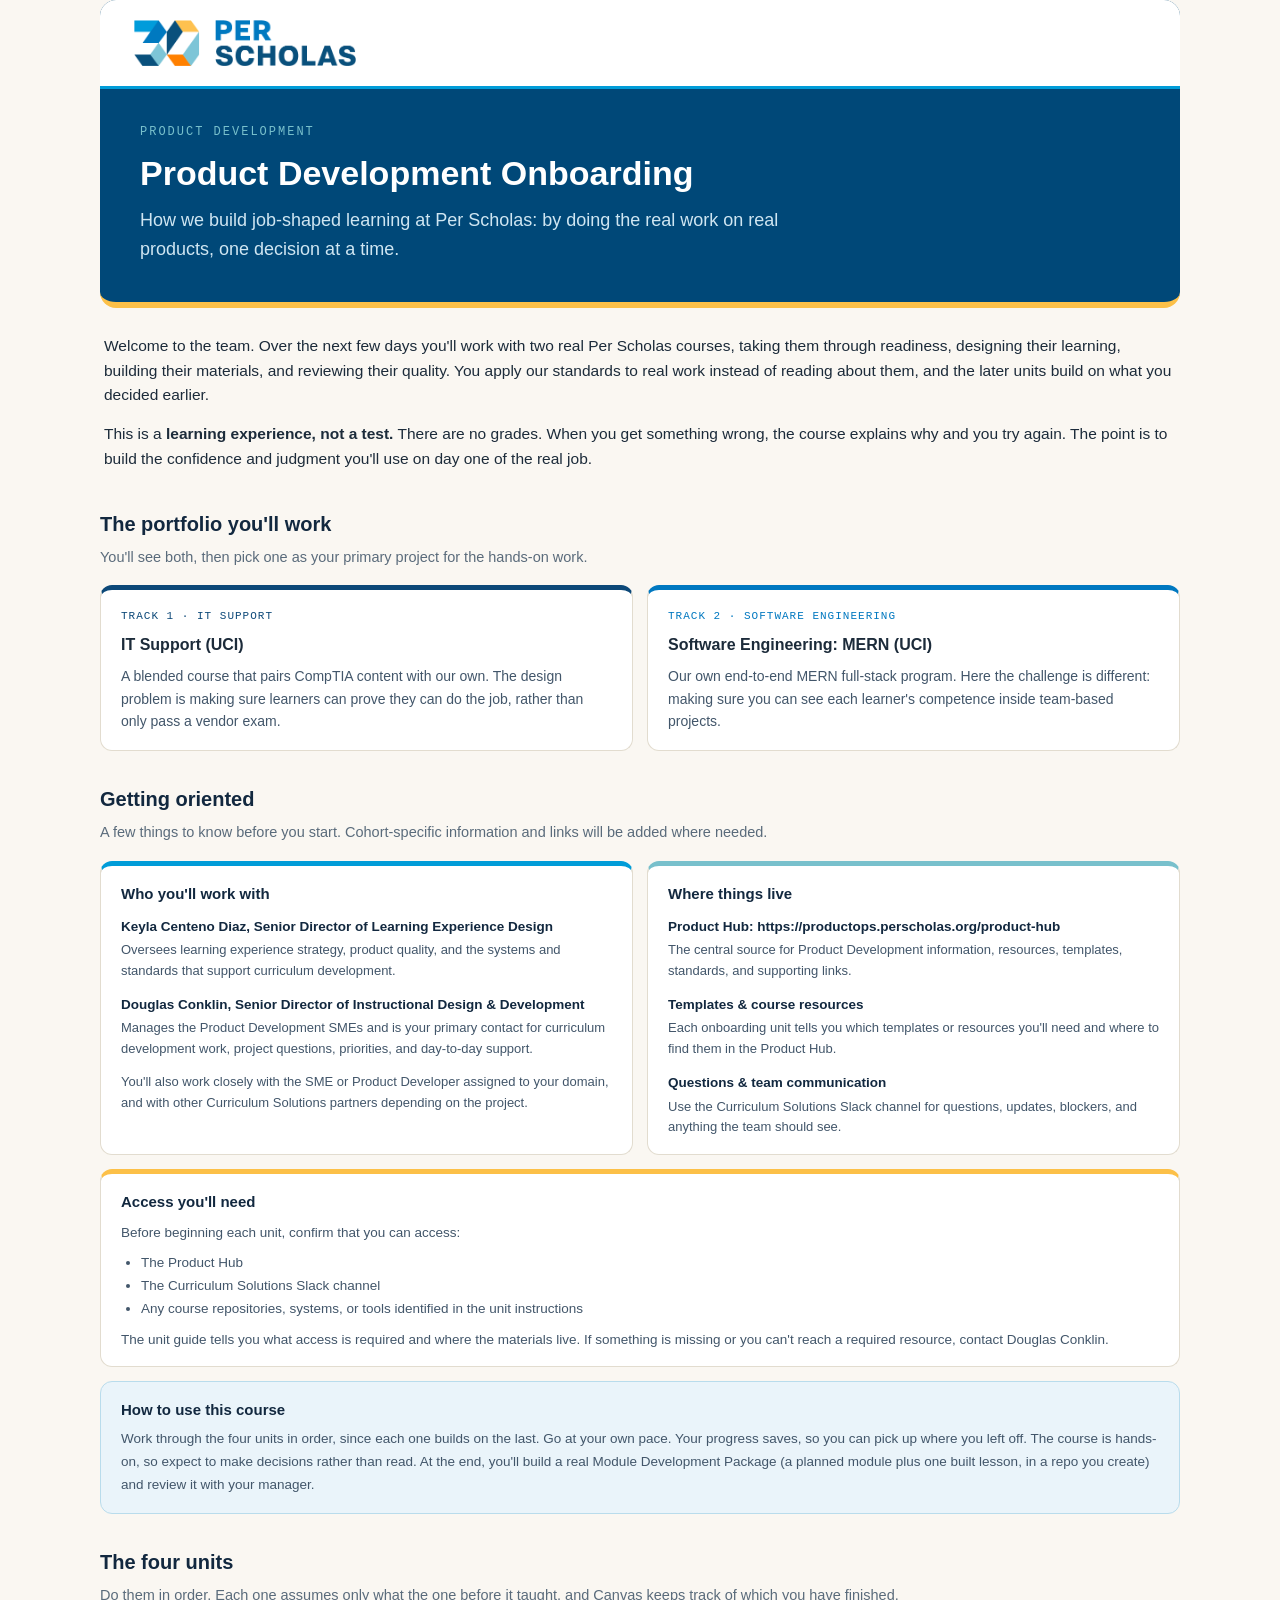
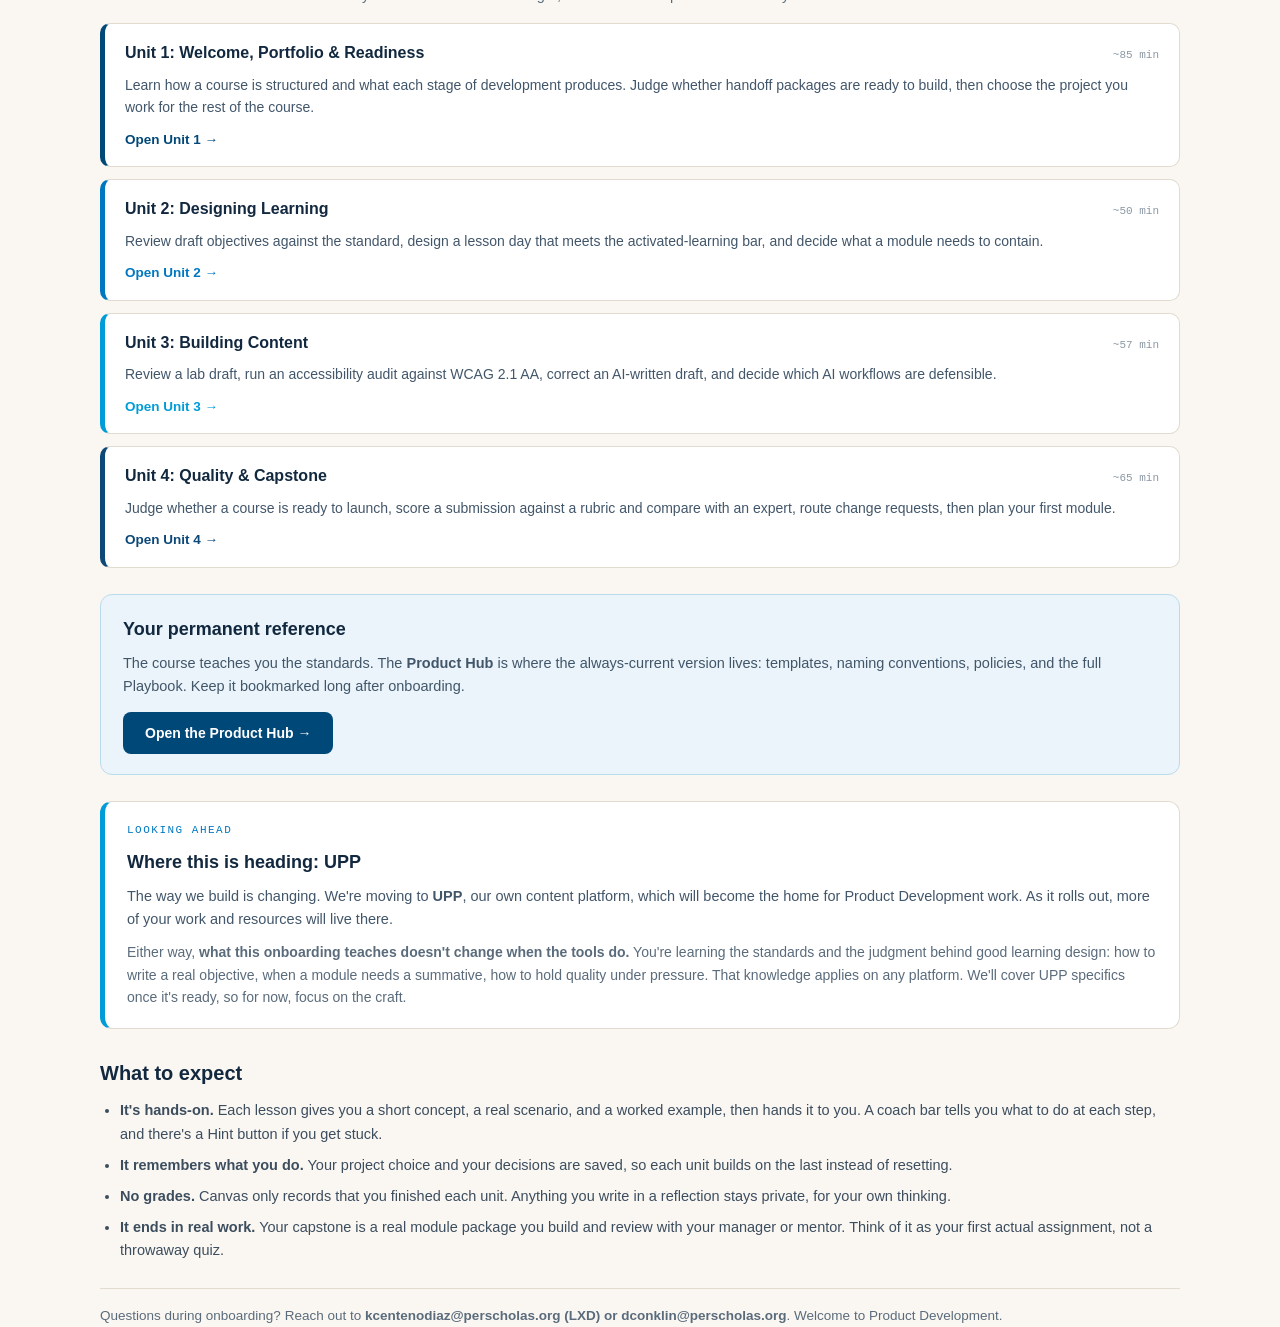
==== commit d01dc01d: "bugs" ====
--- a/index.html
+++ b/index.html
@@ -82,7 +82,7 @@
 
   <div style="background:#eaf4fa;border:1px solid #b9dcec;border-radius:12px;padding:16px 20px;margin-bottom:8px;">
     <div style="font-weight:bold;font-size:15px;color:#12283f;margin-bottom:6px;">How to use this course</div>
-    <p style="font-size:13.5px;color:#42566a;margin:0;line-height:1.7;">Work through the four units in order, since each one builds on the last. Go at your own pace. Your progress saves, so you can pick up where you left off. The course is hands-on, so expect to make decisions rather than read. The four units come to about five hours in total. After them comes the capstone, a real Module Development Package you build in a repo you create and review with your manager. Budget 16 hours for that part, two full working days, spread out rather than crammed.</p>
+    <p style="font-size:13.5px;color:#42566a;margin:0;line-height:1.7;">Work through the four units in order, since each one builds on the last. Go at your own pace. Your progress saves, so you can pick up where you left off. The course is hands-on, so expect to make decisions rather than read. At the end, you'll build a real Module Development Package (a planned module plus one built lesson, in a repo you create) and review it with your manager.</p>
   </div>
 
   <h2 style="font-size:20px;margin:32px 0 6px;color:#12283f;">The four units</h2>
@@ -91,7 +91,7 @@
   <a href="unit1.html" style="display:block;text-decoration:none;background:#ffffff;border:1px solid #e2dccf;border-left:5px solid #004878;border-radius:10px;padding:16px 20px;margin-bottom:12px;">
     <div style="display:flex;justify-content:space-between;flex-wrap:wrap;align-items:baseline;gap:8px;">
       <div style="font-weight:bold;font-size:16px;color:#12283f;">Unit 1: Welcome, Portfolio & Readiness</div>
-      <div style="font-family:'Courier New',monospace;font-size:11px;color:#8a97a4;">91 min</div>
+      <div style="font-family:'Courier New',monospace;font-size:11px;color:#8a97a4;">~85 min</div>
     </div>
     <p style="font-size:14px;color:#42566a;margin:8px 0 10px;">Learn how a course is structured and what each stage of development produces. Judge whether handoff packages are ready to build, then choose the project you work for the rest of the course.</p>
     <div style="font-size:13.5px;font-weight:bold;color:#004878;">Open Unit 1 &rarr;</div>
@@ -100,16 +100,16 @@
   <a href="unit2.html" style="display:block;text-decoration:none;background:#ffffff;border:1px solid #e2dccf;border-left:5px solid #0078c0;border-radius:10px;padding:16px 20px;margin-bottom:12px;">
     <div style="display:flex;justify-content:space-between;flex-wrap:wrap;align-items:baseline;gap:8px;">
       <div style="font-weight:bold;font-size:16px;color:#12283f;">Unit 2: Designing Learning</div>
-      <div style="font-family:'Courier New',monospace;font-size:11px;color:#8a97a4;">69 min</div>
+      <div style="font-family:'Courier New',monospace;font-size:11px;color:#8a97a4;">~50 min</div>
     </div>
-    <p style="font-size:14px;color:#42566a;margin:8px 0 10px;">Review draft objectives against the standard, decide what a module needs to contain, design a lesson day that meets the activated-learning bar, and run a KBA review queue.</p>
+    <p style="font-size:14px;color:#42566a;margin:8px 0 10px;">Review draft objectives against the standard, design a lesson day that meets the activated-learning bar, and decide what a module needs to contain.</p>
     <div style="font-size:13.5px;font-weight:bold;color:#0078c0;">Open Unit 2 &rarr;</div>
   </a>
 
   <a href="unit3.html" style="display:block;text-decoration:none;background:#ffffff;border:1px solid #e2dccf;border-left:5px solid #009cd8;border-radius:10px;padding:16px 20px;margin-bottom:12px;">
     <div style="display:flex;justify-content:space-between;flex-wrap:wrap;align-items:baseline;gap:8px;">
       <div style="font-weight:bold;font-size:16px;color:#12283f;">Unit 3: Building Content</div>
-      <div style="font-family:'Courier New',monospace;font-size:11px;color:#8a97a4;">63 min</div>
+      <div style="font-family:'Courier New',monospace;font-size:11px;color:#8a97a4;">~57 min</div>
     </div>
     <p style="font-size:14px;color:#42566a;margin:8px 0 10px;">Review a lab draft, run an accessibility audit against WCAG 2.1 AA, correct an AI-written draft, and decide which AI workflows are defensible.</p>
     <div style="font-size:13.5px;font-weight:bold;color:#009cd8;">Open Unit 3 &rarr;</div>
@@ -118,9 +118,9 @@
   <a href="unit4.html" style="display:block;text-decoration:none;background:#ffffff;border:1px solid #e2dccf;border-left:5px solid #0c4878;border-radius:10px;padding:16px 20px;margin-bottom:12px;">
     <div style="display:flex;justify-content:space-between;flex-wrap:wrap;align-items:baseline;gap:8px;">
       <div style="font-weight:bold;font-size:16px;color:#12283f;">Unit 4: Quality & Capstone</div>
-      <div style="font-family:'Courier New',monospace;font-size:11px;color:#8a97a4;">16 hrs</div>
+      <div style="font-family:'Courier New',monospace;font-size:11px;color:#8a97a4;">~65 min</div>
     </div>
-    <p style="font-size:14px;color:#42566a;margin:8px 0 10px;">Make defensible calls when a plan meets reality, review a facilitator guide, route change requests, score a submission against a rubric and compare with an expert, then judge a module package against the readiness rubric before planning your own.</p>
+    <p style="font-size:14px;color:#42566a;margin:8px 0 10px;">Judge whether a course is ready to launch, score a submission against a rubric and compare with an expert, route change requests, then plan your first module.</p>
     <div style="font-size:13.5px;font-weight:bold;color:#0c4878;">Open Unit 4 &rarr;</div>
   </a>
 
@@ -142,7 +142,7 @@
     <li style="margin-bottom:8px;"><strong>It's hands-on.</strong> Each lesson gives you a short concept, a real scenario, and a worked example, then hands it to you. A coach bar tells you what to do at each step, and there's a Hint button if you get stuck.</li>
     <li style="margin-bottom:8px;"><strong>It remembers what you do.</strong> Your project choice and your decisions are saved, so each unit builds on the last instead of resetting.</li>
     <li style="margin-bottom:8px;"><strong>No grades.</strong> Canvas only records that you finished each unit. Anything you write in a reflection stays private, for your own thinking.</li>
-    <li style="margin-bottom:8px;"><strong>It ends in real work.</strong> Your capstone is a real module package: a plan, a blueprint, one built lesson with its activity, assessment, rubric, and facilitator guide, filed in a repo you create. Sixteen hours, reviewed live with your manager or mentor. Treat it as your first actual assignment, not a throwaway quiz.</li>
+    <li style="margin-bottom:8px;"><strong>It ends in real work.</strong> Your capstone is a real module package you build and review with your manager or mentor. Think of it as your first actual assignment, not a throwaway quiz.</li>
   </ul>
 
   <div style="border-top:1px solid #e2dccf;margin-top:26px;padding-top:16px;">
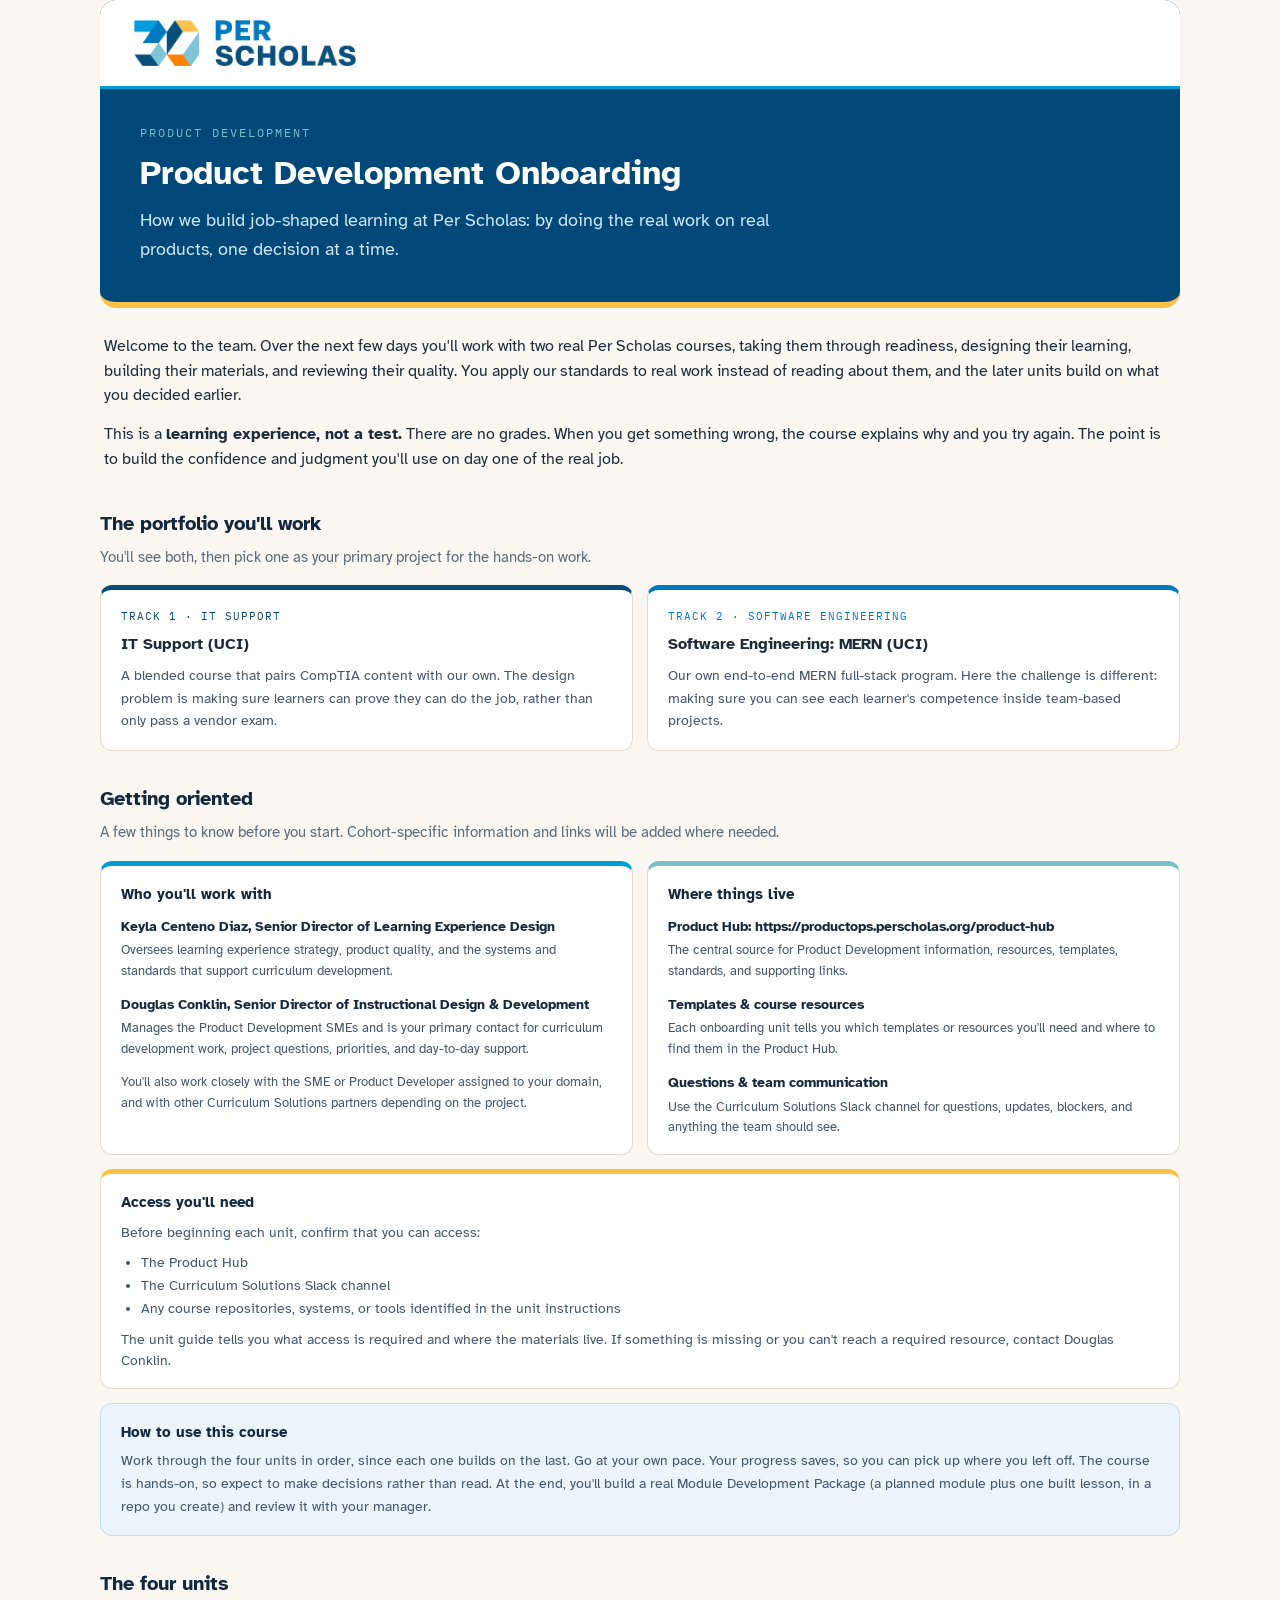
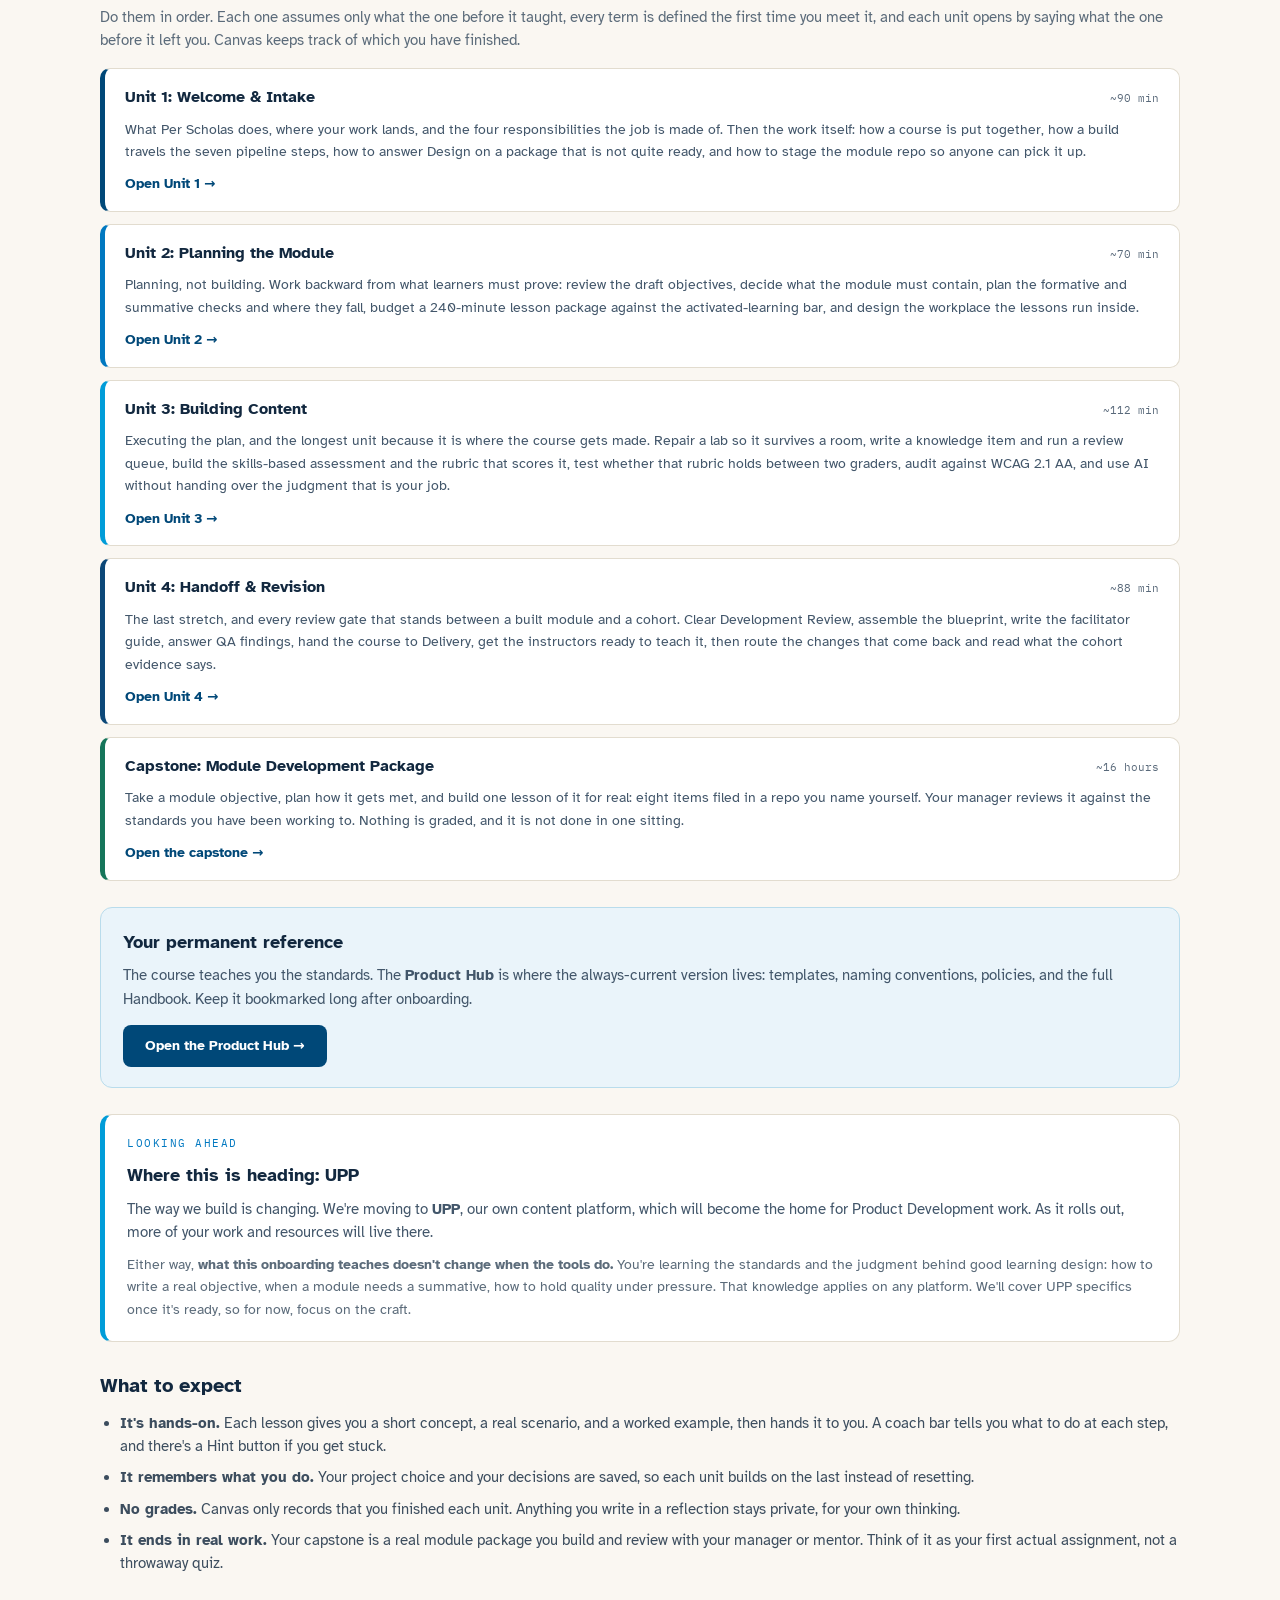
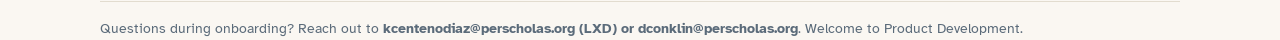
==== commit 348831a0: "recomp and bugs" ====
--- a/index.html
+++ b/index.html
@@ -5,20 +5,23 @@
 <meta name="viewport" content="width=device-width,initial-scale=1">
 <meta name="robots" content="noindex,nofollow">
 <title>Product Development Onboarding &middot; Per Scholas</title>
+<link rel="preconnect" href="https://fonts.googleapis.com">
+<link rel="preconnect" href="https://fonts.gstatic.com" crossorigin>
+<link href="https://fonts.googleapis.com/css2?family=Bricolage+Grotesque:opsz,wght@12..96,600;12..96,700&family=Atkinson+Hyperlegible:wght@400;700&family=IBM+Plex+Mono:wght@400;500&display=swap" rel="stylesheet">
 <style>
   body{margin:0;background:#faf7f2;-webkit-font-smoothing:antialiased}
   a:focus-visible{outline:3px solid #0078c0;outline-offset:2px}
 </style>
 </head>
 <body>
-<div style="max-width:1080px;margin:0 auto;font-family:Arial,Helvetica,sans-serif;color:#1c2b3a;line-height:1.6;">
+<div style="max-width:1080px;margin:0 auto;font-family:'Atkinson Hyperlegible',system-ui,sans-serif;color:#1c2b3a;line-height:1.6;">
 
   <div style="background:#004878;border-radius:16px;padding:0;overflow:hidden;border-bottom:6px solid #fcc048;">
     <div style="background:#ffffff;padding:20px 34px;border-bottom:3px solid #009cd8;">
       <img src="[data-uri]" alt="Per Scholas" style="height:46px;display:block;">
     </div>
     <div style="padding:34px 40px 38px;">
-      <div style="font-family:'Courier New',monospace;font-size:12px;letter-spacing:2px;color:#78c0cc;text-transform:uppercase;margin-bottom:12px;">Product Development</div>
+      <div style="font-family:'IBM Plex Mono',ui-monospace,monospace;font-size:12px;letter-spacing:2px;color:#78c0cc;text-transform:uppercase;margin-bottom:12px;">Product Development</div>
       <h1 style="color:#ffffff;font-size:34px;line-height:1.12;margin:0 0 14px;">Product Development Onboarding</h1>
       <p style="color:#cfe6f2;font-size:18px;margin:0;max-width:680px;">How we build job-shaped learning at Per Scholas: by doing the real work on real products, one decision at a time.</p>
     </div>
@@ -30,16 +33,16 @@
   </div>
 
   <h2 style="font-size:20px;margin:30px 0 6px;color:#12283f;">The portfolio you'll work</h2>
-  <p style="font-size:14.5px;color:#5a6b7b;margin:0 0 16px;">You'll see both, then pick one as your primary project for the hands-on work.</p>
+  <p style="font-size:14.5px;color:#5b6b7a;margin:0 0 16px;">You'll see both, then pick one as your primary project for the hands-on work.</p>
 
   <div style="display:flex;gap:14px;flex-wrap:wrap;">
     <div style="flex:1 1 340px;background:#ffffff;border:1px solid #e2dccf;border-radius:12px;border-top:5px solid #0c4878;padding:18px 20px;">
-      <div style="font-family:'Courier New',monospace;font-size:11px;letter-spacing:1px;color:#0c4878;text-transform:uppercase;margin-bottom:6px;">Track 1 &middot; IT Support</div>
+      <div style="font-family:'IBM Plex Mono',ui-monospace,monospace;font-size:11px;letter-spacing:1px;color:#0c4878;text-transform:uppercase;margin-bottom:6px;">Track 1 &middot; IT Support</div>
       <div style="font-weight:bold;font-size:16px;margin-bottom:8px;">IT Support (UCI)</div>
       <p style="font-size:14px;color:#42566a;margin:0;">A blended course that pairs CompTIA content with our own. The design problem is making sure learners can prove they can do the job, rather than only pass a vendor exam.</p>
     </div>
     <div style="flex:1 1 340px;background:#ffffff;border:1px solid #e2dccf;border-radius:12px;border-top:5px solid #0078c0;padding:18px 20px;">
-      <div style="font-family:'Courier New',monospace;font-size:11px;letter-spacing:1px;color:#0078c0;text-transform:uppercase;margin-bottom:6px;">Track 2 &middot; Software Engineering</div>
+      <div style="font-family:'IBM Plex Mono',ui-monospace,monospace;font-size:11px;letter-spacing:1px;color:#0078c0;text-transform:uppercase;margin-bottom:6px;">Track 2 &middot; Software Engineering</div>
       <div style="font-weight:bold;font-size:16px;margin-bottom:8px;">Software Engineering: MERN (UCI)</div>
       <p style="font-size:14px;color:#42566a;margin:0;">Our own end-to-end MERN full-stack program. Here the challenge is different: making sure you can see each learner's competence inside team-based projects.</p>
     </div>
@@ -47,7 +50,7 @@
 
   <!-- ============ ORIENTATION / LOGISTICS ============ -->
   <h2 style="font-size:20px;margin:32px 0 6px;color:#12283f;">Getting oriented</h2>
-  <p style="font-size:14.5px;color:#5a6b7b;margin:0 0 16px;">A few things to know before you start. Cohort-specific information and links will be added where needed.</p>
+  <p style="font-size:14.5px;color:#5b6b7a;margin:0 0 16px;">A few things to know before you start. Cohort-specific information and links will be added where needed.</p>
 
   <div style="display:flex;gap:14px;flex-wrap:wrap;margin-bottom:14px;">
     <div style="flex:1 1 300px;background:#ffffff;border:1px solid #e2dccf;border-radius:12px;border-top:5px solid #009cd8;padding:16px 20px;">
@@ -86,55 +89,66 @@
   </div>
 
   <h2 style="font-size:20px;margin:32px 0 6px;color:#12283f;">The four units</h2>
-  <p style="font-size:14.5px;color:#5a6b7b;margin:0 0 16px;">Do them in order. Each one assumes only what the one before it taught, and Canvas keeps track of which you have finished.</p>
+  <p style="font-size:14.5px;color:#5b6b7a;margin:0 0 16px;">Do them in order. Each one assumes only what the one before it taught, every term is defined the first time you meet it, and each unit opens by saying what the one before it left you. Canvas keeps track of which you have finished.</p>
 
+<!-- UNITS:START -->
   <a href="unit1.html" style="display:block;text-decoration:none;background:#ffffff;border:1px solid #e2dccf;border-left:5px solid #004878;border-radius:10px;padding:16px 20px;margin-bottom:12px;">
     <div style="display:flex;justify-content:space-between;flex-wrap:wrap;align-items:baseline;gap:8px;">
-      <div style="font-weight:bold;font-size:16px;color:#12283f;">Unit 1: Welcome, Portfolio & Readiness</div>
-      <div style="font-family:'Courier New',monospace;font-size:11px;color:#8a97a4;">~85 min</div>
+      <div style="font-weight:bold;font-size:16px;color:#12283f;">Unit 1: Welcome & Intake</div>
+      <div style="font-family:'IBM Plex Mono',ui-monospace,monospace;font-size:11px;color:#59697a;">~90 min</div>
     </div>
-    <p style="font-size:14px;color:#42566a;margin:8px 0 10px;">Learn how a course is structured and what each stage of development produces. Judge whether handoff packages are ready to build, then choose the project you work for the rest of the course.</p>
+    <p style="font-size:14px;color:#42566a;margin:8px 0 10px;">What Per Scholas does, where your work lands, and the four responsibilities the job is made of. Then the work itself: how a course is put together, how a build travels the seven pipeline steps, how to answer Design on a package that is not quite ready, and how to stage the module repo so anyone can pick it up.</p>
     <div style="font-size:13.5px;font-weight:bold;color:#004878;">Open Unit 1 &rarr;</div>
   </a>
 
   <a href="unit2.html" style="display:block;text-decoration:none;background:#ffffff;border:1px solid #e2dccf;border-left:5px solid #0078c0;border-radius:10px;padding:16px 20px;margin-bottom:12px;">
     <div style="display:flex;justify-content:space-between;flex-wrap:wrap;align-items:baseline;gap:8px;">
-      <div style="font-weight:bold;font-size:16px;color:#12283f;">Unit 2: Designing Learning</div>
-      <div style="font-family:'Courier New',monospace;font-size:11px;color:#8a97a4;">~50 min</div>
+      <div style="font-weight:bold;font-size:16px;color:#12283f;">Unit 2: Planning the Module</div>
+      <div style="font-family:'IBM Plex Mono',ui-monospace,monospace;font-size:11px;color:#59697a;">~70 min</div>
     </div>
-    <p style="font-size:14px;color:#42566a;margin:8px 0 10px;">Review draft objectives against the standard, design a lesson day that meets the activated-learning bar, and decide what a module needs to contain.</p>
-    <div style="font-size:13.5px;font-weight:bold;color:#0078c0;">Open Unit 2 &rarr;</div>
+    <p style="font-size:14px;color:#42566a;margin:8px 0 10px;">Planning, not building. Work backward from what learners must prove: review the draft objectives, decide what the module must contain, plan the formative and summative checks and where they fall, budget a 240-minute lesson package against the activated-learning bar, and design the workplace the lessons run inside.</p>
+    <div style="font-size:13.5px;font-weight:bold;color:#004878;">Open Unit 2 &rarr;</div>
   </a>
 
   <a href="unit3.html" style="display:block;text-decoration:none;background:#ffffff;border:1px solid #e2dccf;border-left:5px solid #009cd8;border-radius:10px;padding:16px 20px;margin-bottom:12px;">
     <div style="display:flex;justify-content:space-between;flex-wrap:wrap;align-items:baseline;gap:8px;">
       <div style="font-weight:bold;font-size:16px;color:#12283f;">Unit 3: Building Content</div>
-      <div style="font-family:'Courier New',monospace;font-size:11px;color:#8a97a4;">~57 min</div>
+      <div style="font-family:'IBM Plex Mono',ui-monospace,monospace;font-size:11px;color:#59697a;">~112 min</div>
     </div>
-    <p style="font-size:14px;color:#42566a;margin:8px 0 10px;">Review a lab draft, run an accessibility audit against WCAG 2.1 AA, correct an AI-written draft, and decide which AI workflows are defensible.</p>
-    <div style="font-size:13.5px;font-weight:bold;color:#009cd8;">Open Unit 3 &rarr;</div>
+    <p style="font-size:14px;color:#42566a;margin:8px 0 10px;">Executing the plan, and the longest unit because it is where the course gets made. Repair a lab so it survives a room, write a knowledge item and run a review queue, build the skills-based assessment and the rubric that scores it, test whether that rubric holds between two graders, audit against WCAG 2.1 AA, and use AI without handing over the judgment that is your job.</p>
+    <div style="font-size:13.5px;font-weight:bold;color:#004878;">Open Unit 3 &rarr;</div>
   </a>
 
   <a href="unit4.html" style="display:block;text-decoration:none;background:#ffffff;border:1px solid #e2dccf;border-left:5px solid #0c4878;border-radius:10px;padding:16px 20px;margin-bottom:12px;">
     <div style="display:flex;justify-content:space-between;flex-wrap:wrap;align-items:baseline;gap:8px;">
-      <div style="font-weight:bold;font-size:16px;color:#12283f;">Unit 4: Quality & Capstone</div>
-      <div style="font-family:'Courier New',monospace;font-size:11px;color:#8a97a4;">~65 min</div>
+      <div style="font-weight:bold;font-size:16px;color:#12283f;">Unit 4: Handoff & Revision</div>
+      <div style="font-family:'IBM Plex Mono',ui-monospace,monospace;font-size:11px;color:#59697a;">~88 min</div>
     </div>
-    <p style="font-size:14px;color:#42566a;margin:8px 0 10px;">Judge whether a course is ready to launch, score a submission against a rubric and compare with an expert, route change requests, then plan your first module.</p>
-    <div style="font-size:13.5px;font-weight:bold;color:#0c4878;">Open Unit 4 &rarr;</div>
+    <p style="font-size:14px;color:#42566a;margin:8px 0 10px;">The last stretch, and every review gate that stands between a built module and a cohort. Clear Development Review, assemble the blueprint, write the facilitator guide, answer QA findings, hand the course to Delivery, get the instructors ready to teach it, then route the changes that come back and read what the cohort evidence says.</p>
+    <div style="font-size:13.5px;font-weight:bold;color:#004878;">Open Unit 4 &rarr;</div>
   </a>
+
+  <a href="unit4.html" style="display:block;text-decoration:none;background:#ffffff;border:1px solid #e2dccf;border-left:5px solid #15755a;border-radius:10px;padding:16px 20px;margin-bottom:12px;">
+    <div style="display:flex;justify-content:space-between;flex-wrap:wrap;align-items:baseline;gap:8px;">
+      <div style="font-weight:bold;font-size:16px;color:#12283f;">Capstone: Module Development Package</div>
+      <div style="font-family:'IBM Plex Mono',ui-monospace,monospace;font-size:11px;color:#59697a;">~16 hours</div>
+    </div>
+    <p style="font-size:14px;color:#42566a;margin:8px 0 10px;">Take a module objective, plan how it gets met, and build one lesson of it for real: eight items filed in a repo you name yourself. Your manager reviews it against the standards you have been working to. Nothing is graded, and it is not done in one sitting.</p>
+    <div style="font-size:13.5px;font-weight:bold;color:#004878;">Open the capstone &rarr;</div>
+  </a>
+  <!-- UNITS:END -->
 
   <div style="background:#eaf4fa;border:1px solid #b9dcec;border-radius:12px;padding:20px 22px;margin:26px 0;">
     <h2 style="font-size:18px;margin:0 0 8px;color:#12283f;">Your permanent reference</h2>
-    <p style="font-size:14.5px;color:#42566a;margin:0 0 14px;">The course teaches you the standards. The <strong>Product Hub</strong> is where the always-current version lives: templates, naming conventions, policies, and the full Playbook. Keep it bookmarked long after onboarding.</p>
+    <p style="font-size:14.5px;color:#42566a;margin:0 0 14px;">The course teaches you the standards. The <strong>Product Hub</strong> is where the always-current version lives: templates, naming conventions, policies, and the full Handbook. Keep it bookmarked long after onboarding.</p>
     <a href="https://productops.perscholas.org/product-hub" style="display:inline-block;background:#004878;color:#ffffff;text-decoration:none;font-weight:bold;font-size:14px;padding:10px 22px;border-radius:8px;">Open the Product Hub &rarr;</a>
   </div>
 
   <div style="background:#ffffff;border:1px solid #e2dccf;border-left:5px solid #009cd8;border-radius:12px;padding:20px 22px;margin:26px 0;">
-    <div style="font-family:'Courier New',monospace;font-size:11px;letter-spacing:1.5px;color:#0078c0;text-transform:uppercase;margin-bottom:8px;">Looking ahead</div>
+    <div style="font-family:'IBM Plex Mono',ui-monospace,monospace;font-size:11px;letter-spacing:1.5px;color:#0078c0;text-transform:uppercase;margin-bottom:8px;">Looking ahead</div>
     <h2 style="font-size:18px;margin:0 0 8px;color:#12283f;">Where this is heading: UPP</h2>
     <p style="font-size:14.5px;color:#42566a;margin:0 0 10px;">The way we build is changing. We're moving to <strong>UPP</strong>, our own content platform, which will become the home for Product Development work. As it rolls out, more of your work and resources will live there.</p>
-    <p style="font-size:14px;color:#5a6b7b;margin:0;">Either way, <strong>what this onboarding teaches doesn't change when the tools do.</strong> You're learning the standards and the judgment behind good learning design: how to write a real objective, when a module needs a summative, how to hold quality under pressure. That knowledge applies on any platform. We'll cover UPP specifics once it's ready, so for now, focus on the craft.</p>
+    <p style="font-size:14px;color:#5b6b7a;margin:0;">Either way, <strong>what this onboarding teaches doesn't change when the tools do.</strong> You're learning the standards and the judgment behind good learning design: how to write a real objective, when a module needs a summative, how to hold quality under pressure. That knowledge applies on any platform. We'll cover UPP specifics once it's ready, so for now, focus on the craft.</p>
   </div>
 
   <h2 style="font-size:20px;margin:28px 0 10px;color:#12283f;">What to expect</h2>
@@ -146,7 +160,7 @@
   </ul>
 
   <div style="border-top:1px solid #e2dccf;margin-top:26px;padding-top:16px;">
-    <p style="font-size:13.5px;color:#5a6b7b;margin:0;">Questions during onboarding? Reach out to <strong>kcentenodiaz@perscholas.org (LXD) or dconklin@perscholas.org</strong>. Welcome to Product Development.</p>
+    <p style="font-size:13.5px;color:#5b6b7a;margin:0;">Questions during onboarding? Reach out to <strong>kcentenodiaz@perscholas.org (LXD) or dconklin@perscholas.org</strong>. Welcome to Product Development.</p>
   </div>
 
 </div>
